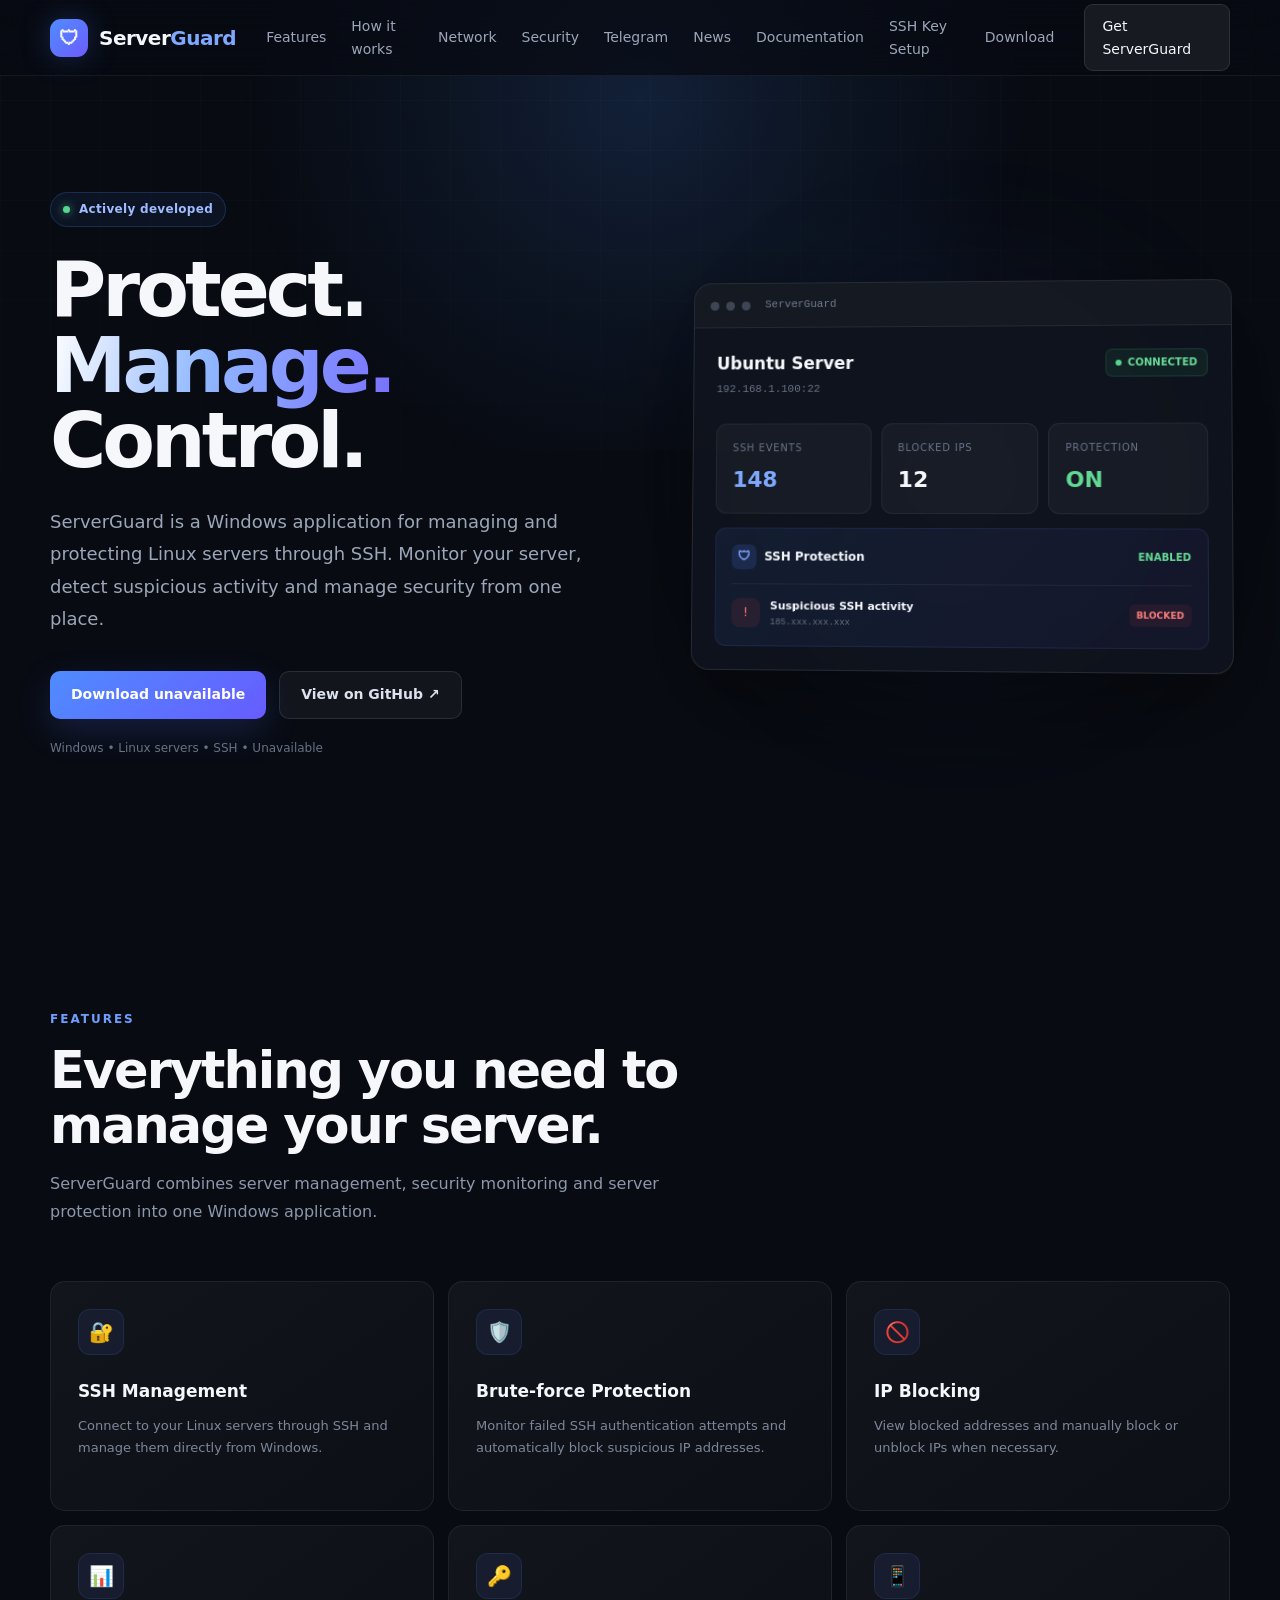
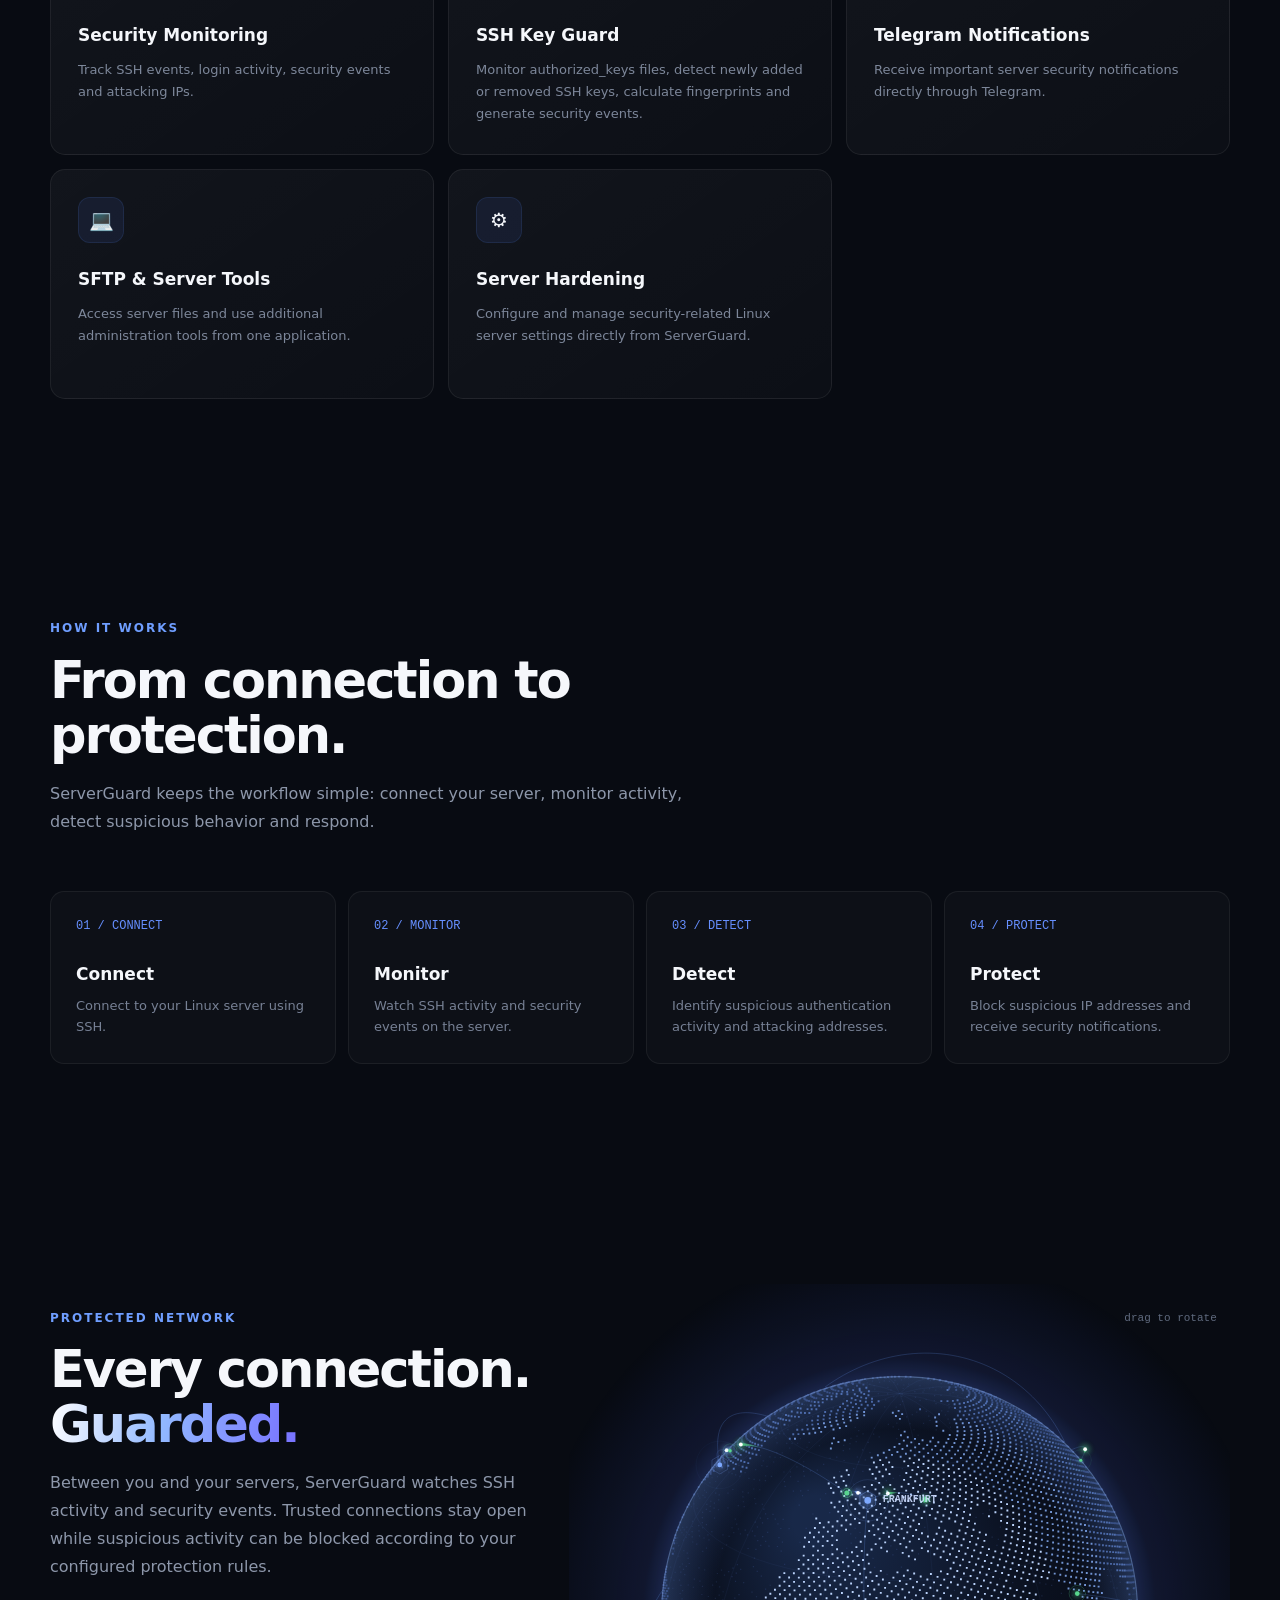
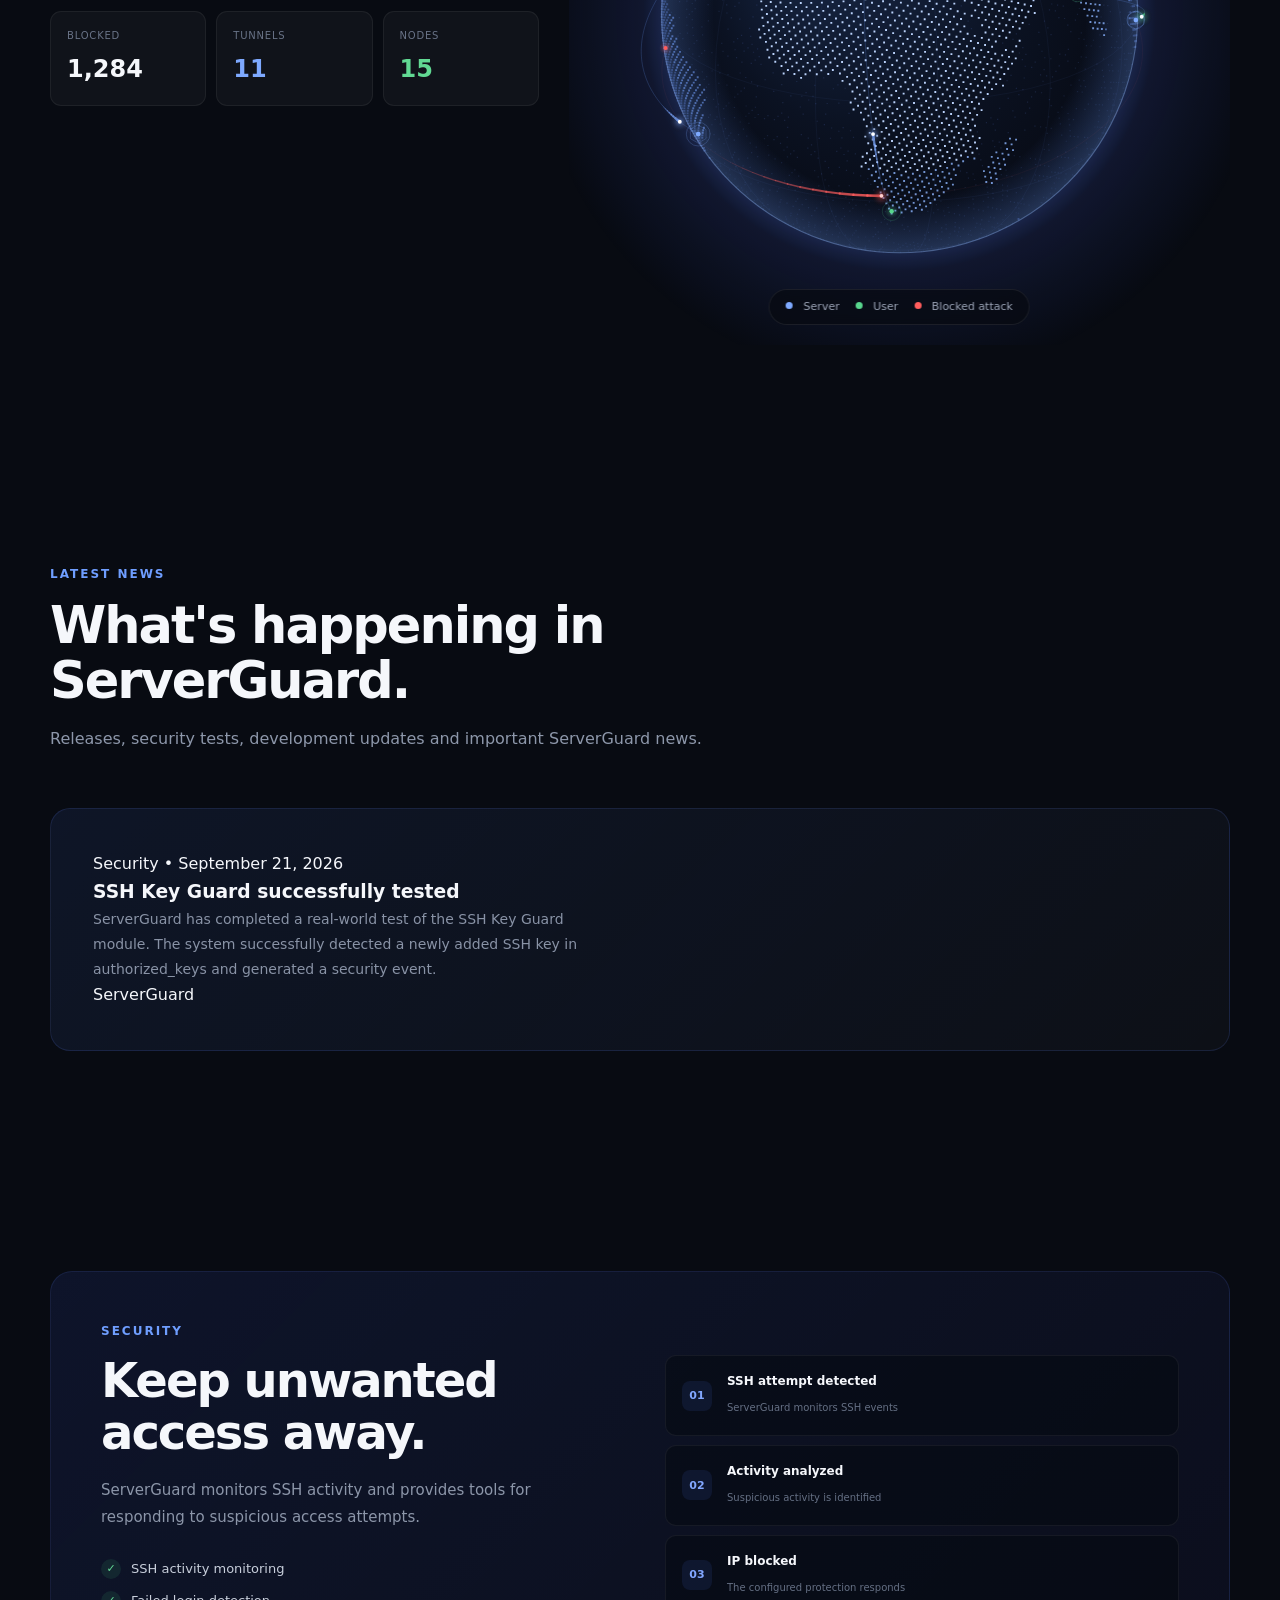
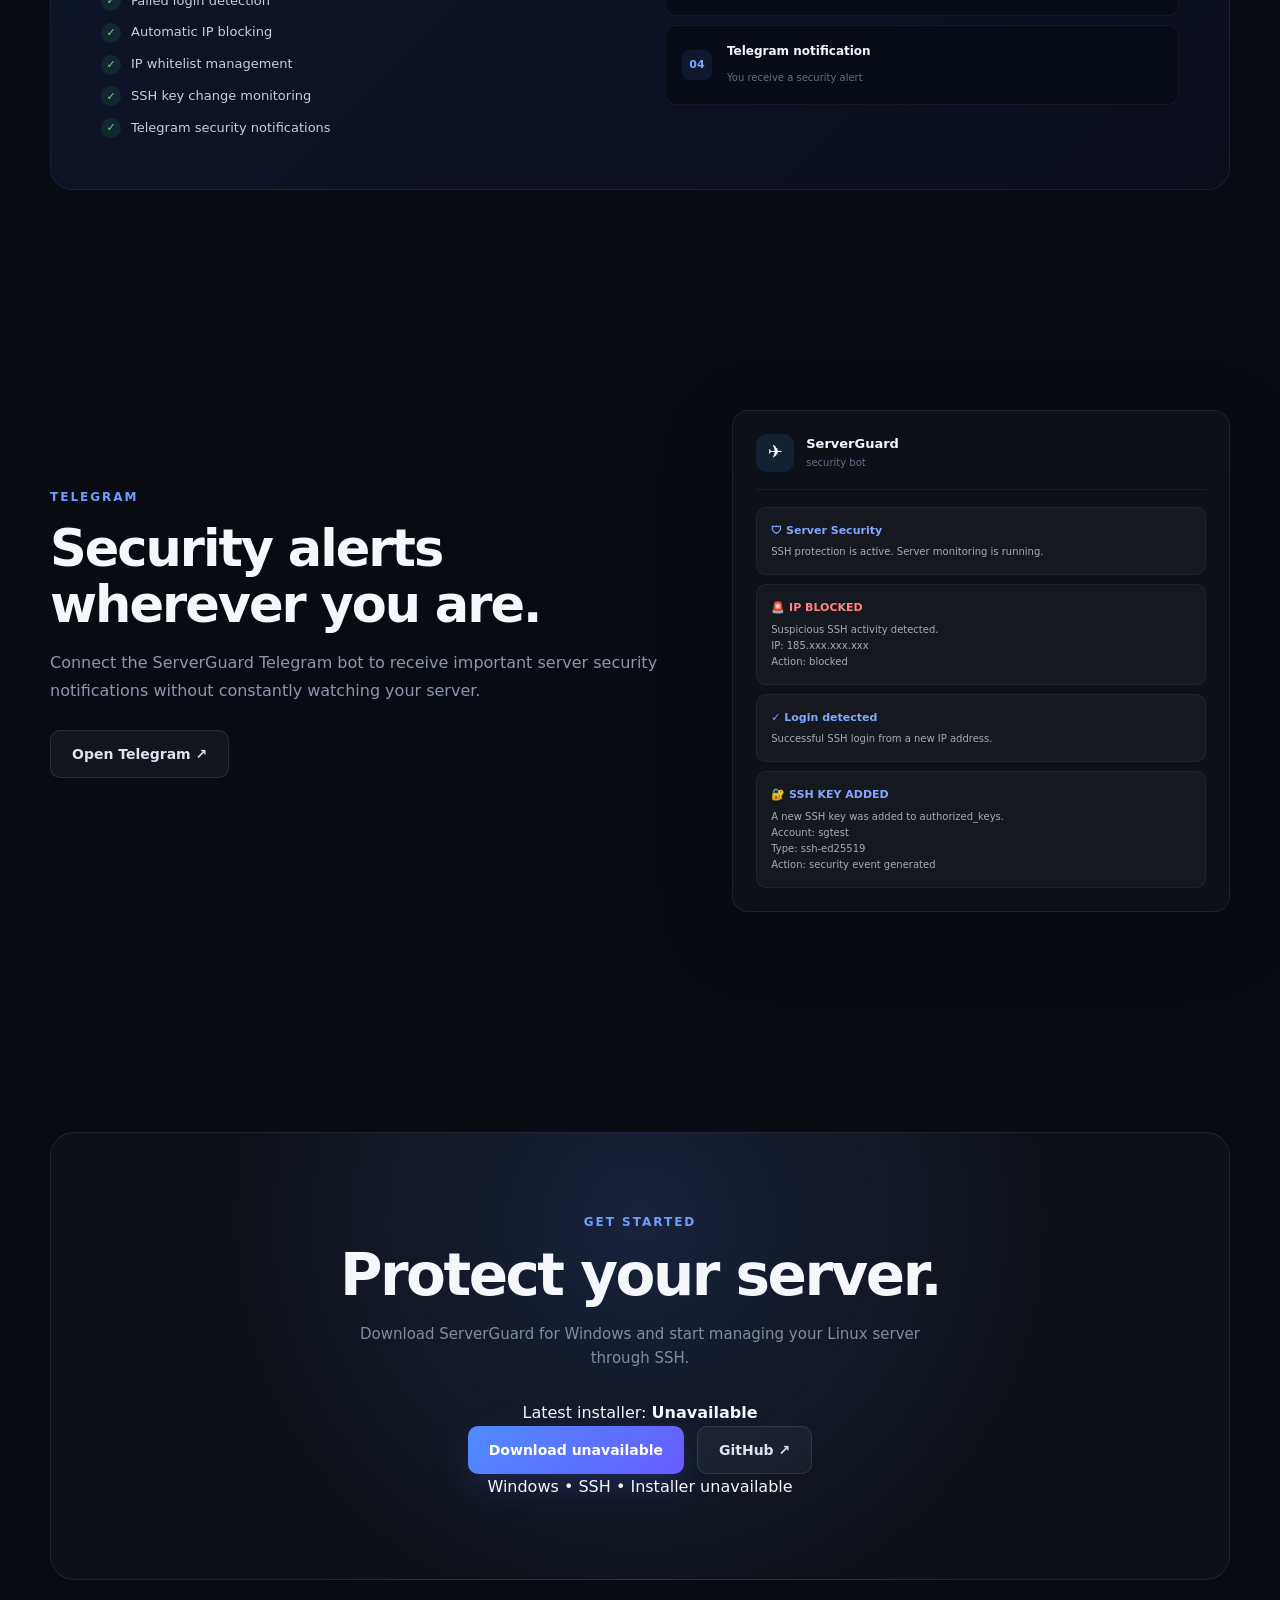
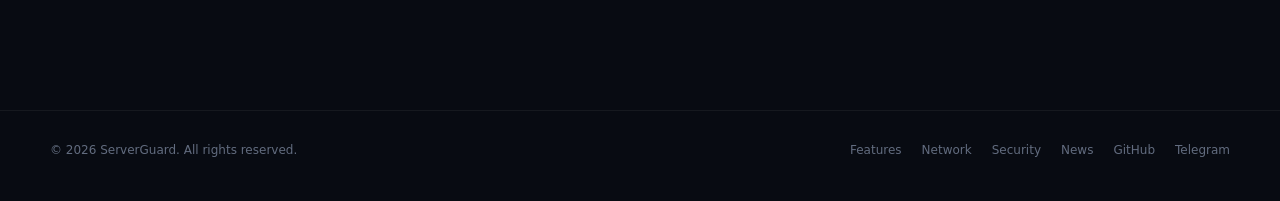
==== index.html @ 3ef4ecce "feat: add SEO and site metadata" ====
<!DOCTYPE html>
<html lang="en">

<head>
    <meta charset="UTF-8">

    <meta name="viewport" content="width=device-width, initial-scale=1.0">

    <meta
        name="description"
        content="ServerGuard — Windows application for managing and protecting Linux servers through SSH."
    >

    <meta
        name="keywords"
        content="ServerGuard, Linux, SSH, server security, Windows, brute force protection, SFTP, SSH Key Guard"
    >

    <meta name="theme-color" content="#080b12">

    <link rel="canonical" href="https://serverguard.site/">

    <link rel="icon" href="favicon.ico" sizes="any">
    <link rel="icon" type="image/svg+xml" href="favicon.svg">

    <title>ServerGuard — Linux Server Security & Management</title>

    <!-- =====================================================
         OPEN GRAPH
    ====================================================== -->

    <meta property="og:type" content="website">

    <meta property="og:site_name" content="ServerGuard">

    <meta property="og:title" content="ServerGuard — Linux Server Security & Management">

    <meta
        property="og:description"
        content="ServerGuard — Windows application for managing and protecting Linux servers through SSH."
    >

    <meta property="og:url" content="https://serverguard.site/">

    <meta property="og:locale" content="en_US">


    <!-- =====================================================
         TWITTER CARD
    ====================================================== -->

    <meta name="twitter:card" content="summary">

    <meta name="twitter:title" content="ServerGuard — Linux Server Security & Management">

    <meta
        name="twitter:description"
        content="ServerGuard — Windows application for managing and protecting Linux servers through SSH."
    >

    <link rel="stylesheet" href="css/style.css">
</head>


<body>

<!-- =========================================================
     HEADER
========================================================= -->

<header>

    <div class="container nav">

        <a href="#top" class="logo">

            <div class="logo-icon">
                🛡
            </div>

            <div>
                Server<span>Guard</span>
            </div>

        </a>


        <nav class="nav-links">

            <a href="#features">
                Features
            </a>

            <a href="#how-it-works">
                How it works
            </a>

            <a href="#network">
                Network
            </a>

            <a href="#security">
                Security
            </a>

            <a href="#telegram">
                Telegram
            </a>

            <a href="#news">
                News
            </a>

            <a
                href="documentation/index.html"
                target="_blank"
                rel="noopener noreferrer"
            >
                Documentation 
            </a>

            <a
                href="documentation/sshkeys.html"
                target="_blank"
                rel="noopener noreferrer"
            >
                SSH Key Setup 
            </a>

            <a href="#download">
                Download
            </a>

        </nav>


        <a
            href="#download"
            class="nav-button"
        >
            Get ServerGuard
        </a>


        <button
            type="button"
            class="nav-toggle"
            id="navToggle"
            aria-label="Open navigation"
            aria-expanded="false"
            aria-controls="mobileNav"
        >
            ☰
        </button>

    </div>

</header>


<!-- =========================================================
     MOBILE NAVIGATION
========================================================= -->

<nav
    class="mobile-nav"
    id="mobileNav"
    aria-label="Mobile navigation"
>

    <a href="#features" class="mobile-nav-link">
        Features
    </a>

    <a href="#how-it-works" class="mobile-nav-link">
        How it works
    </a>

    <a href="#network" class="mobile-nav-link">
        Network
    </a>

    <a href="#security" class="mobile-nav-link">
        Security
    </a>

    <a href="#telegram" class="mobile-nav-link">
        Telegram
    </a>

    <a href="#news" class="mobile-nav-link">
        News
    </a>

    <a
        href="documentation/index.html"
        class="mobile-nav-link"
        target="_blank"
        rel="noopener noreferrer"
    >
        Documentation
    </a>

    <a
        href="documentation/sshkeys.html"
        class="mobile-nav-link"
        target="_blank"
        rel="noopener noreferrer"
    >
        SSH Key Setup
    </a>

    <a href="#download" class="mobile-nav-link">
        Download
    </a>

    <a href="#download" class="nav-button">
        Get ServerGuard
    </a>

</nav>



<main id="top">


<!-- =========================================================
     HERO
========================================================= -->

<section class="hero">

    <div class="container hero-grid">


        <!-- HERO TEXT -->

        <div class="hero-content reveal">


            <div class="badge">

                <span class="badge-dot"></span>

                Actively developed

            </div>


            <h1>

                Protect.

                <span class="gradient">
                    Manage.
                </span>

                Control.

            </h1>


            <p class="hero-description">

                ServerGuard is a Windows application for managing
                and protecting Linux servers through SSH.

                Monitor your server, detect suspicious activity
                and manage security from one place.

            </p>


            <div class="hero-buttons">

                <!-- INSTALLER BUTTON -->

                <a
                    href="#"
                    class="button button-primary download-installer"
                    target="_blank"
                    rel="noopener noreferrer"
                >
                    ↓ Download ServerGuard
                </a>


                <!-- GITHUB -->

                <a
                    href="https://github.com/Lukas6623/ServerGuardCode"
                    target="_blank"
                    rel="noopener noreferrer"
                    class="button button-secondary"
                >
                    View on GitHub ↗
                </a>

            </div>


            <div class="hero-note">

                Windows • Linux servers • SSH

                <span class="version-separator">
                    •
                </span>

                <span class="latest-version">
                    Checking latest version...
                </span>

            </div>


        </div>



        <!-- =================================================
             DASHBOARD
        ================================================== -->

        <div class="dashboard-wrap reveal">

            <div class="glow"></div>


            <div class="dashboard">


                <div class="window-bar">

                    <span class="window-dot"></span>
                    <span class="window-dot"></span>
                    <span class="window-dot"></span>

                    <span class="window-title">
                        ServerGuard
                    </span>

                </div>



                <div class="dashboard-body">


                    <!-- SERVER -->

                    <div class="server-header">

                        <div>

                            <div class="server-title">
                                Ubuntu Server
                            </div>

                            <div class="server-address">
                                192.168.1.100:22
                            </div>

                        </div>


                        <div class="status">
                            CONNECTED
                        </div>

                    </div>



                    <!-- STATS -->

                    <div class="dashboard-stats">


                        <div class="stat">

                            <div class="stat-label">
                                SSH Events
                            </div>

                            <div class="stat-value blue">
                                148
                            </div>

                        </div>


                        <div class="stat">

                            <div class="stat-label">
                                Blocked IPs
                            </div>

                            <div class="stat-value">
                                12
                            </div>

                        </div>


                        <div class="stat">

                            <div class="stat-label">
                                Protection
                            </div>

                            <div class="stat-value green">
                                ON
                            </div>

                        </div>

                    </div>



                    <!-- SECURITY -->

                    <div class="security-panel">


                        <div class="security-top">

                            <div class="security-title">

                                <div class="shield">
                                    🛡
                                </div>

                                SSH Protection

                            </div>


                            <div class="enabled">
                                ENABLED
                            </div>

                        </div>



                        <div class="attack">


                            <div class="attack-info">

                                <div class="attack-icon">
                                    !
                                </div>


                                <div>

                                    <div class="attack-name">
                                        Suspicious SSH activity
                                    </div>

                                    <div class="attack-ip">
                                        185.xxx.xxx.xxx
                                    </div>

                                </div>

                            </div>


                            <div class="blocked">
                                BLOCKED
                            </div>

                        </div>

                    </div>


                </div>

            </div>

        </div>

    </div>

</section>



<!-- =========================================================
     FEATURES
========================================================= -->

<section id="features">

    <div class="container">


        <div class="section-heading reveal">

            <div class="section-label">
                Features
            </div>

            <h2>
                Everything you need to manage your server.
            </h2>

            <p>
                ServerGuard combines server management,
                security monitoring and server protection
                into one Windows application.
            </p>

        </div>



        <div class="features">


            <article class="feature reveal">

                <div class="feature-icon">
                    🔐
                </div>

                <h3>
                    SSH Management
                </h3>

                <p>
                    Connect to your Linux servers through SSH
                    and manage them directly from Windows.
                </p>

            </article>



            <article class="feature reveal">

                <div class="feature-icon">
                    🛡️
                </div>

                <h3>
                    Brute-force Protection
                </h3>

                <p>
                    Monitor failed SSH authentication attempts
                    and automatically block suspicious IP addresses.
                </p>

            </article>



            <article class="feature reveal">

                <div class="feature-icon">
                    🚫
                </div>

                <h3>
                    IP Blocking
                </h3>

                <p>
                    View blocked addresses and manually
                    block or unblock IPs when necessary.
                </p>

            </article>



            <article class="feature reveal">

                <div class="feature-icon">
                    📊
                </div>

                <h3>
                    Security Monitoring
                </h3>

                <p>
                    Track SSH events, login activity,
                    security events and attacking IPs.
                </p>

            </article>



            <article class="feature reveal">

                <div class="feature-icon">
                    🔑
                </div>

                <h3>
                    SSH Key Guard
                </h3>

                <p>
                    Monitor authorized_keys files, detect
                    newly added or removed SSH keys,
                    calculate fingerprints and generate
                    security events.
                </p>

            </article>



            <article class="feature reveal">

                <div class="feature-icon">
                    📱
                </div>

                <h3>
                    Telegram Notifications
                </h3>

                <p>
                    Receive important server security
                    notifications directly through Telegram.
                </p>

            </article>



            <article class="feature reveal">

                <div class="feature-icon">
                    💻
                </div>

                <h3>
                    SFTP & Server Tools
                </h3>

                <p>
                    Access server files and use additional
                    administration tools from one application.
                </p>

            </article>



            <article class="feature reveal">

                <div class="feature-icon">
                    ⚙️
                </div>

                <h3>
                    Server Hardening
                </h3>

                <p>
                    Configure and manage security-related
                    Linux server settings directly from ServerGuard.
                </p>

            </article>


        </div>

    </div>

</section>



<!-- =========================================================
     HOW IT WORKS
========================================================= -->

<section id="how-it-works">

    <div class="container">


        <div class="section-heading reveal">

            <div class="section-label">
                How it works
            </div>

            <h2>
                From connection to protection.
            </h2>

            <p>
                ServerGuard keeps the workflow simple:
                connect your server, monitor activity,
                detect suspicious behavior and respond.
            </p>

        </div>



        <div class="steps">


            <div class="step reveal">

                <div class="step-number">
                    01 / CONNECT
                </div>

                <h3>
                    Connect
                </h3>

                <p>
                    Connect to your Linux server using SSH.
                </p>

            </div>



            <div class="step reveal">

                <div class="step-number">
                    02 / MONITOR
                </div>

                <h3>
                    Monitor
                </h3>

                <p>
                    Watch SSH activity and security events
                    on the server.
                </p>

            </div>



            <div class="step reveal">

                <div class="step-number">
                    03 / DETECT
                </div>

                <h3>
                    Detect
                </h3>

                <p>
                    Identify suspicious authentication
                    activity and attacking addresses.
                </p>

            </div>



            <div class="step reveal">

                <div class="step-number">
                    04 / PROTECT
                </div>

                <h3>
                    Protect
                </h3>

                <p>
                    Block suspicious IP addresses and
                    receive security notifications.
                </p>

            </div>


        </div>

    </div>

</section>



<!-- =========================================================
     NETWORK
========================================================= -->

<section id="network" class="network">

    <div class="container network-grid">


        <div class="network-copy reveal">


            <div class="section-label">
                Protected network
            </div>


            <h2>

                Every connection.

                <span class="gradient">
                    Guarded.
                </span>

            </h2>


            <p>
                Between you and your servers, ServerGuard
                watches SSH activity and security events.

                Trusted connections stay open while
                suspicious activity can be blocked
                according to your configured protection rules.
            </p>



            <div class="network-stats">


                <div class="stat">

                    <div class="stat-label">
                        Blocked
                    </div>

                    <div
                        class="stat-value"
                        id="stat-blocked"
                    >
                        0
                    </div>

                </div>


                <div class="stat">

                    <div class="stat-label">
                        Tunnels
                    </div>

                    <div
                        class="stat-value blue"
                        id="stat-tunnels"
                    >
                        0
                    </div>

                </div>


                <div class="stat">

                    <div class="stat-label">
                        Nodes
                    </div>

                    <div
                        class="stat-value green"
                        id="stat-nodes"
                    >
                        0
                    </div>

                </div>


            </div>



            <ul
                class="feed"
                id="feed"
                aria-live="off"
            ></ul>


        </div>



        <!-- GLOBE -->

        <div class="globe-wrap reveal">


            <canvas
                id="globe"
                aria-label="Animated globe showing protected connections between users and servers"
            ></canvas>


            <div class="globe-legend">

                <span>
                    <i style="background:#7ea9ff"></i>
                    Server
                </span>

                <span>
                    <i style="background:#58d68d"></i>
                    User
                </span>

                <span>
                    <i style="background:#ff5d5d"></i>
                    Blocked attack
                </span>

            </div>


            <div class="globe-hint">
                drag to rotate
            </div>


        </div>

    </div>

</section>




<!-- =========================================================
     NEWS
========================================================= -->

<section id="news" class="news-section">

    <div class="container">

        <div class="section-heading reveal">

            <div class="section-label">
                Latest News
            </div>

            <h2>
                What's happening in ServerGuard.
            </h2>

            <p>
                Releases, security tests, development updates
                and important ServerGuard news.
            </p>

        </div>


        <!-- NEWS CONTAINER -->

        <div
            id="news-list"
            class="news-list"
        >

            <div class="news-loading">

                <div class="news-loading-spinner"></div>

                <span>
                    Loading latest news...
                </span>

            </div>

        </div>


        <!-- NEWS ERROR -->

        <div
            id="news-error"
            class="news-error"
            hidden
        >
            News are temporarily unavailable.
        </div>


    </div>

</section>


<!-- =========================================================
     SECURITY
========================================================= -->

<section id="security" class="security-section">

    <div class="container">


        <div class="security-box reveal">


            <div>


                <div class="section-label">
                    Security
                </div>


                <h2>
                    Keep unwanted access away.
                </h2>


                <p>
                    ServerGuard monitors SSH activity and
                    provides tools for responding to suspicious
                    access attempts.
                </p>



                <div class="security-list">


                    <div class="security-list-item">

                        <span class="check">
                            ✓
                        </span>

                        SSH activity monitoring

                    </div>


                    <div class="security-list-item">

                        <span class="check">
                            ✓
                        </span>

                        Failed login detection

                    </div>


                    <div class="security-list-item">

                        <span class="check">
                            ✓
                        </span>

                        Automatic IP blocking

                    </div>


                    <div class="security-list-item">

                        <span class="check">
                            ✓
                        </span>

                        IP whitelist management

                    </div>


                    <div class="security-list-item">

                        <span class="check">
                            ✓
                        </span>

                        SSH key change monitoring

                    </div>


                    <div class="security-list-item">

                        <span class="check">
                            ✓
                        </span>

                        Telegram security notifications

                    </div>


                </div>

            </div>



            <div class="flow">


                <div class="flow-item">

                    <div class="flow-number">
                        01
                    </div>

                    <div class="flow-text">

                        <strong>
                            SSH attempt detected
                        </strong>

                        <span>
                            ServerGuard monitors SSH events
                        </span>

                    </div>

                </div>



                <div class="flow-item">

                    <div class="flow-number">
                        02
                    </div>

                    <div class="flow-text">

                        <strong>
                            Activity analyzed
                        </strong>

                        <span>
                            Suspicious activity is identified
                        </span>

                    </div>

                </div>



                <div class="flow-item">

                    <div class="flow-number">
                        03
                    </div>

                    <div class="flow-text">

                        <strong>
                            IP blocked
                        </strong>

                        <span>
                            The configured protection responds
                        </span>

                    </div>

                </div>



                <div class="flow-item">

                    <div class="flow-number">
                        04
                    </div>

                    <div class="flow-text">

                        <strong>
                            Telegram notification
                        </strong>

                        <span>
                            You receive a security alert
                        </span>

                    </div>

                </div>


            </div>

        </div>

    </div>

</section>



<!-- =========================================================
     TELEGRAM
========================================================= -->

<section id="telegram">

    <div class="container telegram-box">


        <div class="section-heading reveal">


            <div class="section-label">
                Telegram
            </div>


            <h2>
                Security alerts wherever you are.
            </h2>


            <p>
                Connect the ServerGuard Telegram bot to receive
                important server security notifications without
                constantly watching your server.
            </p>


            <br>


            <a
                href="https://t.me/server_guard_channel"
                target="_blank"
                rel="noopener noreferrer"
                class="button button-secondary"
            >
                Open Telegram ↗
            </a>


        </div>



        <div class="telegram-card reveal">


            <div class="telegram-header">


                <div class="telegram-logo">
                    ✈
                </div>


                <div>

                    <div class="telegram-name">
                        ServerGuard
                    </div>

                    <div class="telegram-status">
                        security bot
                    </div>

                </div>


            </div>



            <div class="message">

                <div class="message-title">
                    🛡 Server Security
                </div>

                <div class="message-text">
                    SSH protection is active.
                    Server monitoring is running.
                </div>

            </div>



            <div class="message">

                <div class="message-title message-danger">
                    🚨 IP BLOCKED
                </div>

                <div class="message-text">

                    Suspicious SSH activity detected.<br>

                    IP: 185.xxx.xxx.xxx<br>

                    Action: blocked

                </div>

            </div>



            <div class="message">

                <div class="message-title">
                    ✓ Login detected
                </div>

                <div class="message-text">
                    Successful SSH login from a new IP address.
                </div>

            </div>



            <div class="message">

                <div class="message-title">
                    🔐 SSH KEY ADDED
                </div>

                <div class="message-text">

                    A new SSH key was added to authorized_keys.<br>

                    Account: sgtest<br>

                    Type: ssh-ed25519<br>

                    Action: security event generated

                </div>

            </div>


        </div>

    </div>

</section>



<!-- =========================================================
     DOWNLOAD
========================================================= -->

<section id="download" class="cta">

    <div class="container">

        <div class="cta-box reveal">

            <div class="section-label">
                Get started
            </div>

            <h2>
                Protect your server.
            </h2>

            <p>
                Download ServerGuard for Windows and start
                managing your Linux server through SSH.
            </p>


            <!-- INSTALLER VERSION -->

            <div class="download-version">

                Latest installer:
                <strong class="latest-version">
                    Checking...
                </strong>

            </div>


            <div class="hero-buttons">

                <!-- INSTALLER DOWNLOAD -->

                <a
                    href="#"
                    class="button button-primary download-installer"
                    target="_blank"
                    rel="noopener noreferrer"
                >
                    ↓ Download ServerGuard
                </a>


                <!-- GITHUB -->

                <a
                    href="https://github.com/Lukas6623/ServerGuardCode"
                    target="_blank"
                    rel="noopener noreferrer"
                    class="button button-secondary"
                >
                    GitHub ↗
                </a>

            </div>


            <div class="installer-info">

                <span>
                    Windows
                </span>

                <span>
                    •
                </span>

                <span>
                    SSH
                </span>

                <span>
                    •
                </span>

                <span>
                    <span class="installer-version">
                        Installer
                    </span>
                </span>

            </div>


        </div>

    </div>

</section>


</main>



<!-- =========================================================
     FOOTER
========================================================= -->

<footer>

    <div class="container footer-content">


        <div>

            © 2026 ServerGuard.
            All rights reserved.

        </div>



        <div class="footer-links">


            <a href="#features">
                Features
            </a>


            <a href="#network">
                Network
            </a>


            <a href="#security">
                Security
            </a>


            <a href="#news">
                News
            </a>


            <a
                href="https://github.com/Lukas6623/ServerGuardCode"
                target="_blank"
                rel="noopener noreferrer"
            >
                GitHub
            </a>


            <a
                href="https://t.me/server_guard_channel"
                target="_blank"
                rel="noopener noreferrer"
            >
                Telegram
            </a>


        </div>


    </div>

</footer>



<!-- =========================================================
     SCRIPTS
========================================================= -->

<script src="js/land-data.js"></script>

<script src="js/globe.js"></script>

<script src="js/news.js"></script>

<script src="js/main.js"></script>


</body>

</html>
---- css/style.css ----
/* =========================================================
   RESET
========================================================= */

* {
    margin: 0;
    padding: 0;
    box-sizing: border-box;
}

html {
    scroll-behavior: smooth;
}

body {
    font-family: Inter, ui-sans-serif, system-ui, -apple-system,
        BlinkMacSystemFont, "Segoe UI", sans-serif;
    background: #080b12;
    color: #f5f7fb;
    line-height: 1.6;
    overflow-x: hidden;
}

a {
    color: inherit;
    text-decoration: none;
}

button {
    font: inherit;
}

code {
    font-family: "SFMono-Regular", Consolas, monospace;
    color: #a8bcff;
}

section {
    scroll-margin-top: 76px;
}


/* =========================================================
   BACKGROUND
========================================================= */

body::before {
    content: "";
    position: fixed;
    top: -250px;
    left: 50%;
    width: 900px;
    height: 700px;
    transform: translateX(-50%);
    background:
        radial-gradient(
            circle,
            rgba(74, 144, 255, 0.16) 0%,
            rgba(74, 144, 255, 0.07) 35%,
            transparent 70%
        );
    pointer-events: none;
    z-index: -2;
}

body::after {
    content: "";
    position: fixed;
    inset: 0;
    background-image:
        linear-gradient(
            rgba(255, 255, 255, 0.018) 1px,
            transparent 1px
        ),
        linear-gradient(
            90deg,
            rgba(255, 255, 255, 0.018) 1px,
            transparent 1px
        );
    background-size: 50px 50px;
    mask-image: linear-gradient(
        to bottom,
        black 0%,
        transparent 75%
    );
    -webkit-mask-image: linear-gradient(
        to bottom,
        black 0%,
        transparent 75%
    );
    pointer-events: none;
    z-index: -1;
}


/* =========================================================
   CONTAINER
========================================================= */

.container {
    width: min(1180px, calc(100% - 40px));
    margin: 0 auto;
}


/* =========================================================
   HEADER
========================================================= */

header {
    position: fixed;
    top: 0;
    left: 0;
    right: 0;

    height: 76px;

    display: flex;
    align-items: center;

    z-index: 1000;

    background: rgba(8, 11, 18, 0.72);

    backdrop-filter: blur(18px);
    -webkit-backdrop-filter: blur(18px);

    border-bottom: 1px solid rgba(255, 255, 255, 0.06);
}

.nav {
    display: flex;
    align-items: center;
    justify-content: space-between;
    gap: 30px;
}

.logo {
    display: flex;
    align-items: center;
    gap: 11px;

    font-size: 20px;
    font-weight: 800;

    letter-spacing: -0.5px;
}

.logo-icon {
    width: 38px;
    height: 38px;

    display: flex;
    align-items: center;
    justify-content: center;

    border-radius: 11px;

    background:
        linear-gradient(
            135deg,
            #4f8cff,
            #6d5cff
        );

    box-shadow:
        0 0 30px rgba(79, 140, 255, 0.25);

    font-size: 20px;
}

.logo span {
    color: #7ea9ff;
}

.nav-links {
    display: flex;
    align-items: center;
    gap: 25px;

    color: #9da6b8;

    font-size: 14px;
    font-weight: 500;
}

.nav-links a {
    transition: 0.25s ease;
}

.nav-links a:hover {
    color: white;
}

.nav-button {
    display: inline-flex;
    align-items: center;
    justify-content: center;

    padding: 10px 17px;

    border-radius: 9px;

    background: rgba(255, 255, 255, 0.07);

    border: 1px solid rgba(255, 255, 255, 0.1);

    font-size: 14px;

    transition:
        background 0.25s ease,
        transform 0.25s ease;
}

.nav-button:hover {
    background: rgba(255, 255, 255, 0.12);
    transform: translateY(-1px);
}


/* =========================================================
   MOBILE NAVIGATION
   ========================================================= */

.nav-toggle {
    display: none;

    width: 42px;
    height: 42px;

    align-items: center;
    justify-content: center;

    flex-shrink: 0;

    border-radius: 10px;

    border: 1px solid rgba(255, 255, 255, 0.1);

    background: rgba(255, 255, 255, 0.05);

    color: #f5f7fb;

    font-size: 17px;
    line-height: 1;

    cursor: pointer;

    transition:
        background 0.25s ease,
        border-color 0.25s ease,
        transform 0.25s ease;
}

.nav-toggle:hover {
    background: rgba(255, 255, 255, 0.1);
    border-color: rgba(255, 255, 255, 0.16);
}

.nav-toggle:focus-visible {
    outline: 2px solid #7ea9ff;
    outline-offset: 2px;
}

.mobile-nav {
    display: none;

    position: fixed;

    top: 68px;
    left: 0;
    right: 0;

    z-index: 999;

    flex-direction: column;

    gap: 3px;

    padding: 14px 20px 20px;

    max-height: calc(100vh - 68px);

    overflow-y: auto;

    background: #080b12;

    backdrop-filter: blur(18px);
    -webkit-backdrop-filter: blur(18px);

    border-bottom: 1px solid rgba(255, 255, 255, 0.08);
}

.mobile-nav-link {
    padding: 12px 10px;

    border-radius: 9px;

    color: #9da6b8;

    font-size: 15px;
    font-weight: 500;

    transition:
        color 0.2s ease,
        background 0.2s ease;
}

.mobile-nav-link:hover,
.mobile-nav-link:focus-visible {
    color: #ffffff;
    background: rgba(255, 255, 255, 0.05);
}

.mobile-nav-link:focus-visible {
    outline: none;
}

.mobile-nav .nav-button {
    margin-top: 10px;

    justify-content: center;
}


/* =========================================================
   HERO
========================================================= */

.hero {
    min-height: 900px;

    padding-top: 150px;
    padding-bottom: 100px;

    display: flex;
    align-items: center;
}

.hero-grid {
    display: grid;

    grid-template-columns:
        minmax(0, 1fr)
        minmax(400px, 0.95fr);

    gap: 70px;

    align-items: center;
}

.badge {
    display: inline-flex;
    align-items: center;
    gap: 9px;

    padding: 7px 12px;
    margin-bottom: 25px;

    border-radius: 999px;

    background: rgba(72, 130, 255, 0.08);

    border: 1px solid rgba(88, 145, 255, 0.2);

    color: #9ebcff;

    font-size: 12px;
    font-weight: 600;

    letter-spacing: 0.3px;
}

.badge-dot {
    width: 7px;
    height: 7px;

    border-radius: 50%;

    background: #58d68d;

    box-shadow:
        0 0 10px rgba(88, 214, 141, 0.8);

    animation: pulse 2s infinite;
}

@keyframes pulse {
    0%,
    100% {
        opacity: 1;
    }

    50% {
        opacity: 0.45;
    }
}

.hero h1 {
    max-width: 720px;

    font-size: clamp(48px, 6vw, 78px);

    line-height: 0.98;

    letter-spacing: -4px;

    margin-bottom: 28px;
}

.gradient {
    background:
        linear-gradient(
            100deg,
            #ffffff 0%,
            #91b8ff 45%,
            #7770ff 100%
        );

    -webkit-background-clip: text;
    background-clip: text;

    color: transparent;
}

.hero-description {
    max-width: 610px;

    color: #9da6b8;

    font-size: 18px;

    line-height: 1.8;

    margin-bottom: 35px;
}

.hero-buttons {
    display: flex;
    align-items: center;

    gap: 13px;

    flex-wrap: wrap;
}

.button {
    display: inline-flex;
    align-items: center;
    justify-content: center;

    gap: 9px;

    min-height: 48px;

    padding: 0 21px;

    border-radius: 10px;

    font-size: 14px;
    font-weight: 700;

    transition:
        transform 0.25s ease,
        box-shadow 0.25s ease,
        background 0.25s ease;
}

.button-primary {
    color: white;

    background:
        linear-gradient(
            135deg,
            #4f8cff,
            #675cff
        );

    box-shadow:
        0 12px 35px rgba(79, 111, 255, 0.2);
}

.button-primary:hover {
    transform: translateY(-2px);

    box-shadow:
        0 18px 45px rgba(79, 111, 255, 0.32);
}

.button-secondary {
    color: #dce2ee;

    background: rgba(255, 255, 255, 0.045);

    border: 1px solid rgba(255, 255, 255, 0.1);
}

.button-secondary:hover {
    background: rgba(255, 255, 255, 0.08);

    transform: translateY(-2px);
}

.hero-note {
    margin-top: 20px;

    color: #687286;

    font-size: 12px;
}


/* =========================================================
   DASHBOARD
========================================================= */

.dashboard-wrap {
    position: relative;
}

.glow {
    position: absolute;

    width: 280px;
    height: 280px;

    border-radius: 50%;

    background: rgba(72, 113, 255, 0.22);

    filter: blur(90px);

    top: 50%;
    left: 50%;

    transform: translate(-50%, -50%);

    z-index: -1;
}

.dashboard {
    position: relative;

    border-radius: 18px;

    overflow: hidden;

    background: rgba(15, 19, 29, 0.92);

    border: 1px solid rgba(255, 255, 255, 0.1);

    box-shadow:
        0 35px 100px rgba(0, 0, 0, 0.45);

    transform:
        perspective(1200px)
        rotateY(-3deg)
        rotateX(2deg);

    transition:
        transform 0.5s ease;
}

.dashboard:hover {
    transform:
        perspective(1200px)
        rotateY(0)
        rotateX(0)
        translateY(-5px);
}

.window-bar {
    height: 45px;

    display: flex;
    align-items: center;

    gap: 7px;

    padding: 0 16px;

    border-bottom:
        1px solid rgba(255, 255, 255, 0.07);

    background:
        rgba(255, 255, 255, 0.025);
}

.window-dot {
    width: 9px;
    height: 9px;

    border-radius: 50%;

    background: #3e4656;
}

.window-title {
    margin-left: 8px;

    color: #717b8f;

    font-size: 11px;

    font-family:
        "SFMono-Regular",
        Consolas,
        monospace;
}

.dashboard-body {
    padding: 23px;
}

.server-header {
    display: flex;
    justify-content: space-between;
    align-items: flex-start;

    margin-bottom: 25px;
}

.server-title {
    font-size: 17px;
    font-weight: 700;
}

.server-address {
    margin-top: 4px;

    color: #687286;

    font-size: 11px;

    font-family:
        "SFMono-Regular",
        Consolas,
        monospace;
}

.status {
    display: inline-flex;
    align-items: center;

    gap: 6px;

    padding: 5px 9px;

    border-radius: 7px;

    background:
        rgba(66, 205, 126, 0.08);

    border:
        1px solid rgba(66, 205, 126, 0.16);

    color: #68dc99;

    font-size: 10px;
    font-weight: 700;
}

.status::before {
    content: "";

    width: 6px;
    height: 6px;

    border-radius: 50%;

    background: #58d68d;
}

.dashboard-stats {
    display: grid;

    grid-template-columns:
        repeat(3, 1fr);

    gap: 10px;

    margin-bottom: 14px;
}

.stat {
    padding: 16px;

    border-radius: 11px;

    background:
        rgba(255, 255, 255, 0.035);

    border:
        1px solid rgba(255, 255, 255, 0.06);
}

.stat-label {
    color: #697387;

    font-size: 10px;

    text-transform: uppercase;

    letter-spacing: 0.8px;
}

.stat-value {
    margin-top: 6px;

    font-size: 22px;

    font-weight: 800;
}

.stat-value.blue {
    color: #7ea9ff;
}

.stat-value.green {
    color: #61d993;
}

.security-panel {
    padding: 16px;

    border-radius: 11px;

    background:
        linear-gradient(
            135deg,
            rgba(78, 137, 255, 0.09),
            rgba(111, 90, 255, 0.06)
        );

    border:
        1px solid rgba(100, 133, 255, 0.12);
}

.security-top {
    display: flex;

    align-items: center;

    justify-content: space-between;

    margin-bottom: 14px;
}

.security-title {
    display: flex;

    align-items: center;

    gap: 8px;

    font-size: 12px;

    font-weight: 700;
}

.shield {
    width: 25px;
    height: 25px;

    display: flex;

    align-items: center;

    justify-content: center;

    border-radius: 7px;

    background:
        rgba(86, 133, 255, 0.14);

    color: #7fa6ff;

    font-size: 13px;
}

.enabled {
    color: #65db95;

    font-size: 10px;

    font-weight: 700;
}

.attack {
    display: flex;

    align-items: center;

    justify-content: space-between;

    padding-top: 13px;

    border-top:
        1px solid rgba(255, 255, 255, 0.06);
}

.attack-info {
    display: flex;

    align-items: center;

    gap: 10px;
}

.attack-icon {
    width: 29px;
    height: 29px;

    display: flex;

    align-items: center;

    justify-content: center;

    border-radius: 8px;

    background:
        rgba(255, 82, 82, 0.09);

    color: #ff7777;

    font-size: 12px;
}

.attack-name {
    font-size: 11px;

    font-weight: 600;
}

.attack-ip {
    color: #667084;

    font-size: 9px;

    font-family:
        "SFMono-Regular",
        Consolas,
        monospace;
}

.blocked {
    color: #ff7d7d;

    font-size: 9px;

    font-weight: 800;

    padding: 4px 7px;

    border-radius: 5px;

    background:
        rgba(255, 82, 82, 0.07);
}


/* =========================================================
   SECTIONS
========================================================= */

section {
    padding: 110px 0;
}

.section-heading {
    max-width: 680px;

    margin-bottom: 55px;
}

.section-label {
    color: #6f9eff;

    font-size: 12px;

    font-weight: 800;

    text-transform: uppercase;

    letter-spacing: 2px;

    margin-bottom: 14px;
}

.section-heading h2 {
    font-size: clamp(34px, 4vw, 51px);

    line-height: 1.08;

    letter-spacing: -2px;

    margin-bottom: 17px;
}

.section-heading p {
    color: #8d97aa;

    font-size: 16px;

    line-height: 1.75;
}


/* =========================================================
   FEATURES
========================================================= */

.features {
    display: grid;

    grid-template-columns:
        repeat(3, 1fr);

    gap: 14px;
}

.feature {
    padding: 27px;

    min-height: 230px;

    border-radius: 15px;

    background:
        linear-gradient(
            145deg,
            rgba(255, 255, 255, 0.045),
            rgba(255, 255, 255, 0.018)
        );

    border:
        1px solid rgba(255, 255, 255, 0.07);

    transition:
        transform 0.3s ease,
        border-color 0.3s ease,
        background 0.3s ease;
}

.feature:hover {
    transform: translateY(-5px);

    border-color:
        rgba(103, 143, 255, 0.25);

    background:
        linear-gradient(
            145deg,
            rgba(78, 128, 255, 0.08),
            rgba(255, 255, 255, 0.02)
        );
}

.feature-icon {
    width: 46px;
    height: 46px;

    display: flex;

    align-items: center;

    justify-content: center;

    margin-bottom: 23px;

    border-radius: 12px;

    background:
        rgba(77, 125, 255, 0.09);

    border:
        1px solid rgba(92, 137, 255, 0.12);

    font-size: 20px;
}

.feature h3 {
    margin-bottom: 9px;

    font-size: 17px;
}

.feature p {
    color: #7d879a;

    font-size: 13px;

    line-height: 1.7;
}


/* =========================================================
   HOW IT WORKS
========================================================= */

.steps {
    display: grid;

    grid-template-columns:
        repeat(4, 1fr);

    gap: 12px;
}

.step {
    position: relative;

    padding: 25px;

    border-radius: 14px;

    background:
        rgba(255, 255, 255, 0.025);

    border:
        1px solid rgba(255, 255, 255, 0.06);
}

.step-number {
    color: #668fff;

    font-family:
        "SFMono-Regular",
        Consolas,
        monospace;

    font-size: 12px;

    margin-bottom: 25px;
}

.step h3 {
    font-size: 17px;

    margin-bottom: 8px;
}

.step p {
    color: #778195;

    font-size: 13px;
}


/* =========================================================
   NETWORK / GLOBE
========================================================= */

.network {
    position: relative;

    overflow: hidden;
}

.network-grid {
    display: grid;

    grid-template-columns:
        minmax(0, 0.85fr)
        minmax(0, 1.15fr);

    gap: 30px;

    align-items: center;
}

.network-copy h2 {
    font-size: clamp(34px, 4vw, 51px);

    line-height: 1.08;

    letter-spacing: -2px;

    margin-bottom: 17px;
}

.network-copy > p {
    color: #8d97aa;

    font-size: 16px;

    line-height: 1.75;

    max-width: 520px;

    margin-bottom: 30px;
}

.network-stats {
    display: grid;

    grid-template-columns:
        repeat(3, 1fr);

    gap: 10px;

    margin-bottom: 18px;

    max-width: 520px;
}

.network-stats .stat-value {
    font-size: 24px;

    font-variant-numeric:
        tabular-nums;
}

.feed {
    list-style: none;

    display: flex;

    flex-direction: column;

    gap: 8px;

    max-width: 520px;

    min-height: 196px;
}

.feed li {
    display: flex;

    align-items: center;

    gap: 12px;

    padding: 11px 14px;

    border-radius: 10px;

    background:
        rgba(5, 8, 14, 0.5);

    border:
        1px solid rgba(255, 255, 255, 0.06);

    font-size: 11px;

    color: #aab3c4;

    font-family:
        "SFMono-Regular",
        Consolas,
        monospace;

    animation:
        feedIn 0.45s ease both;
}

.feed li b {
    font-weight: 800;

    letter-spacing: 0.5px;

    font-size: 10px;

    padding: 3px 7px;

    border-radius: 5px;

    flex-shrink: 0;
}

.feed li.block b {
    color: #ff8585;

    background:
        rgba(255, 82, 82, 0.09);
}

.feed li.ok b {
    color: #63db96;

    background:
        rgba(82, 213, 139, 0.1);
}

.feed li span {
    white-space: nowrap;

    overflow: hidden;

    text-overflow: ellipsis;
}

.feed li time {
    margin-left: auto;

    color: #5f6a7e;

    flex-shrink: 0;
}

@keyframes feedIn {
    from {
        opacity: 0;

        transform:
            translateY(-8px);
    }

    to {
        opacity: 1;

        transform:
            translateY(0);
    }
}

.globe-wrap {
    position: relative;

    width: 100%;

    max-width: 700px;

    aspect-ratio: 1 / 1;

    margin: 0 auto;
}

.globe-wrap canvas {
    display: block;

    width: 100%;
    height: 100%;

    cursor: grab;

    touch-action: pan-y;
}

.globe-wrap canvas.dragging {
    cursor: grabbing;
}

.globe-legend {
    position: absolute;

    left: 50%;
    bottom: 3%;

    transform:
        translateX(-50%);

    display: flex;

    gap: 16px;

    padding: 8px 16px;

    border-radius: 999px;

    background:
        rgba(8, 11, 18, 0.7);

    border:
        1px solid rgba(255, 255, 255, 0.08);

    backdrop-filter: blur(10px);

    -webkit-backdrop-filter:
        blur(10px);

    color: #9da6b8;

    font-size: 11px;

    white-space: nowrap;
}

.globe-legend i {
    display: inline-block;

    width: 7px;
    height: 7px;

    border-radius: 50%;

    margin-right: 7px;

    vertical-align: 1px;
}

.globe-hint {
    position: absolute;

    top: 4%;
    right: 2%;

    color: #5f6a7e;

    font-size: 11px;

    font-family:
        "SFMono-Regular",
        Consolas,
        monospace;
}


/* =========================================================
   NEWS
========================================================= */

.news-section {
    position: relative;
}

.news-card {
    display: grid;

    grid-template-columns:
        1fr 1fr;

    gap: 45px;

    align-items: center;

    padding: 42px;

    border-radius: 20px;

    background:
        linear-gradient(
            135deg,
            rgba(78, 126, 255, 0.09),
            rgba(255, 255, 255, 0.025)
        );

    border:
        1px solid rgba(100, 137, 255, 0.14);
}

.news-label {
    display: inline-flex;

    align-items: center;

    gap: 8px;

    margin-bottom: 15px;

    color: #7fa6ff;

    font-size: 11px;

    font-weight: 800;

    text-transform: uppercase;

    letter-spacing: 1.8px;
}

.news-label::before {
    content: "";

    width: 7px;
    height: 7px;

    border-radius: 50%;

    background: #58d68d;

    box-shadow:
        0 0 10px rgba(88, 214, 141, 0.7);
}

.news-card h2 {
    font-size: clamp(30px, 4vw, 44px);

    line-height: 1.1;

    letter-spacing: -1.8px;

    margin-bottom: 16px;
}

.news-card p {
    color: #8993a6;

    font-size: 14px;

    line-height: 1.8;
}

.news-date {
    margin-top: 18px;

    color: #5f6a7e;

    font-size: 11px;

    font-family:
        "SFMono-Regular",
        Consolas,
        monospace;
}

.news-test {
    display: flex;

    flex-direction: column;

    gap: 9px;
}

.news-test-item {
    display: flex;

    align-items: center;

    gap: 12px;

    padding: 13px 15px;

    border-radius: 10px;

    background:
        rgba(5, 8, 14, 0.48);

    border:
        1px solid rgba(255, 255, 255, 0.055);

    color: #bfc7d5;

    font-size: 12px;
}

.news-check {
    width: 23px;
    height: 23px;

    display: flex;

    align-items: center;

    justify-content: center;

    flex-shrink: 0;

    border-radius: 7px;

    background:
        rgba(82, 213, 139, 0.1);

    color: #63db96;

    font-size: 12px;

    font-weight: 800;
}

.news-result {
    margin-top: 7px;

    padding: 17px;

    border-radius: 11px;

    background:
        rgba(78, 126, 255, 0.07);

    border:
        1px solid rgba(100, 137, 255, 0.11);
}

.news-result-title {
    color: #82a8ff;

    font-size: 11px;

    font-weight: 800;

    margin-bottom: 6px;
}

.news-result-text {
    color: #788398;

    font-size: 10px;

    line-height: 1.7;
}


/* =========================================================
   SECURITY
========================================================= */

.security-section {
    position: relative;
}

.security-box {
    display: grid;

    grid-template-columns:
        1fr 1fr;

    gap: 50px;

    align-items: center;

    padding: 50px;

    border-radius: 22px;

    overflow: hidden;

    background:
        linear-gradient(
            135deg,
            rgba(66, 106, 255, 0.1),
            rgba(101, 80, 255, 0.045)
        );

    border:
        1px solid rgba(99, 132, 255, 0.13);
}

.security-box h2 {
    font-size: clamp(32px, 4vw, 48px);

    line-height: 1.08;

    letter-spacing: -2px;

    margin-bottom: 18px;
}

.security-box p {
    color: #8c96a9;

    font-size: 15px;

    line-height: 1.8;
}

.security-list {
    margin-top: 28px;

    display: grid;

    gap: 11px;
}

.security-list-item {
    display: flex;

    align-items: center;

    gap: 10px;

    color: #c8cfdb;

    font-size: 13px;
}

.check {
    width: 20px;
    height: 20px;

    display: flex;

    align-items: center;

    justify-content: center;

    flex-shrink: 0;

    border-radius: 50%;

    background:
        rgba(82, 213, 139, 0.1);

    color: #63db96;

    font-size: 11px;
}

.flow {
    display: flex;

    flex-direction: column;

    gap: 9px;
}

.flow-item {
    display: flex;

    align-items: center;

    gap: 15px;

    padding: 16px;

    border-radius: 11px;

    background:
        rgba(5, 8, 14, 0.5);

    border:
        1px solid rgba(255, 255, 255, 0.06);
}

.flow-number {
    width: 30px;
    height: 30px;

    display: flex;

    align-items: center;

    justify-content: center;

    border-radius: 8px;

    background:
        rgba(78, 127, 255, 0.1);

    color: #82a7ff;

    font-size: 11px;

    font-weight: 800;
}

.flow-text strong {
    display: block;

    font-size: 12px;

    margin-bottom: 2px;
}

.flow-text span {
    color: #657084;

    font-size: 10px;
}


/* =========================================================
   TELEGRAM
========================================================= */

.telegram-box {
    display: grid;

    grid-template-columns:
        1fr 0.8fr;

    gap: 60px;

    align-items: center;
}

.telegram-card {
    padding: 23px;

    border-radius: 16px;

    background:
        rgba(255, 255, 255, 0.025);

    border:
        1px solid rgba(255, 255, 255, 0.07);

    box-shadow:
        0 20px 70px rgba(0, 0, 0, 0.22);
}

.telegram-header {
    display: flex;

    align-items: center;

    gap: 12px;

    padding-bottom: 17px;

    border-bottom:
        1px solid rgba(255, 255, 255, 0.06);

    margin-bottom: 17px;
}

.telegram-logo {
    width: 38px;
    height: 38px;

    display: flex;

    align-items: center;

    justify-content: center;

    border-radius: 11px;

    background:
        rgba(66, 159, 255, 0.12);

    font-size: 18px;
}

.telegram-name {
    font-size: 13px;

    font-weight: 700;
}

.telegram-status {
    color: #647085;

    font-size: 10px;
}

.message {
    padding: 14px;

    border-radius: 10px;

    background:
        rgba(255, 255, 255, 0.035);

    border:
        1px solid rgba(255, 255, 255, 0.05);

    margin-bottom: 9px;
}

.message:last-child {
    margin-bottom: 0;
}

.message-title {
    color: #82a8ff;

    font-size: 11px;

    font-weight: 700;

    margin-bottom: 5px;
}

.message-text {
    color: #a5adbb;

    font-size: 10px;

    line-height: 1.6;
}

.message-danger {
    color: #ff8585;
}


/* =========================================================
   CTA
========================================================= */

.cta {
    padding-bottom: 130px;
}

.cta-box {
    position: relative;

    padding: 80px 40px;

    text-align: center;

    border-radius: 24px;

    overflow: hidden;

    background:
        radial-gradient(
            circle at 50% 20%,
            rgba(84, 126, 255, 0.16),
            transparent 60%
        ),
        rgba(255, 255, 255, 0.025);

    border:
        1px solid rgba(255, 255, 255, 0.08);
}

.cta-box h2 {
    font-size: clamp(36px, 5vw, 58px);

    line-height: 1;

    letter-spacing: -2.5px;

    margin-bottom: 18px;
}

.cta-box p {
    max-width: 580px;

    margin:
        0 auto 30px;

    color: #838da0;

    font-size: 15px;
}

.cta-box .hero-buttons {
    justify-content: center;
}


/* =========================================================
   FOOTER
========================================================= */

footer {
    padding: 30px 0 40px;

    border-top:
        1px solid rgba(255, 255, 255, 0.06);

    color: #626c7f;

    font-size: 12px;
}

.footer-content {
    display: flex;

    align-items: center;

    justify-content: space-between;

    gap: 20px;
}

.footer-links {
    display: flex;

    gap: 20px;
}

.footer-links a {
    transition:
        color 0.25s ease;
}

.footer-links a:hover {
    color: #aeb8c9;
}


/* =========================================================
   REVEAL ANIMATION
========================================================= */

.reveal {
    opacity: 0;

    transform:
        translateY(25px);

    transition:
        opacity 0.7s ease,
        transform 0.7s ease;
}

.reveal.visible {
    opacity: 1;

    transform:
        translateY(0);
}


/* =========================================================
   RESPONSIVE — TABLET
========================================================= */

@media (max-width: 1000px) {

    .hero-grid {
        grid-template-columns: 1fr;

        gap: 60px;
    }

    .hero {
        min-height: auto;

        padding-top: 140px;
    }

    .dashboard {
        max-width: 700px;

        margin: 0 auto;
    }

    .features {
        grid-template-columns:
            repeat(2, 1fr);
    }

    .steps {
        grid-template-columns:
            repeat(2, 1fr);
    }

    .network-grid {
        grid-template-columns: 1fr;
    }

    .network-copy {
        order: 2;
    }

    .news-card,
    .security-box,
    .telegram-box {
        grid-template-columns: 1fr;
    }

    .nav-links {
        gap: 16px;
    }
}


/* =========================================================
   RESPONSIVE — MOBILE
========================================================= */

@media (max-width: 720px) {

    .container {
        width:
            min(
                calc(100% - 28px),
                1180px
            );
    }

    header {
        height: 68px;
    }

    .nav-links {
        display: none;
    }

    .nav .nav-button {
        display: none;
    }

    .nav-toggle {
        display: inline-flex;
    }

    .mobile-nav.open {
        display: flex;
    }

    .nav-button {
        padding: 8px 12px;
    }

    .hero {
        padding-top: 115px;
    }

    .hero h1 {
        font-size: 49px;

        letter-spacing: -3px;
    }

    .hero-description {
        font-size: 16px;
    }

    .dashboard,
    .dashboard:hover {
        transform: none;
    }

    .dashboard-stats,
    .features,
    .steps {
        grid-template-columns: 1fr;
    }

    section {
        padding: 80px 0;
    }

    .news-card,
    .security-box {
        padding: 28px;
    }

    .cta-box {
        padding: 60px 24px;
    }

    .footer-content {
        flex-direction: column;

        align-items: flex-start;
    }

    .footer-links {
        flex-wrap: wrap;
    }

    .globe-legend {
        gap: 10px;

        font-size: 10px;

        padding: 7px 12px;
    }

    .network-stats .stat {
        padding: 12px;
    }

    .network-stats .stat-value {
        font-size: 20px;
    }
}


/* =========================================================
   VERY SMALL MOBILE
========================================================= */

@media (max-width: 480px) {

    .container {
        width:
            calc(100% - 22px);
    }

    .hero h1 {
        font-size: 42px;

        letter-spacing: -2.5px;
    }

    .hero-buttons {
        flex-direction: column;

        align-items: stretch;
    }

    .hero-buttons .button {
        width: 100%;
    }

    .dashboard-body {
        padding: 16px;
    }

    .server-header {
        gap: 10px;
    }

    .server-title {
        font-size: 15px;
    }

    .security-box,
    .news-card {
        padding: 22px;
    }

    .cta-box {
        padding:
            50px 18px;
    }

    .cta-box h2 {
        font-size: 36px;
    }

    .globe-legend {
        position: relative;

        left: auto;
        bottom: auto;

        transform: none;

        width: fit-content;

        margin: -55px auto 0;

        max-width: 95%;

        white-space: normal;

        justify-content: center;

        text-align: center;
    }

    .globe-hint {
        display: none;
    }
}


/* =========================================================
   REDUCED MOTION
========================================================= */

@media (prefers-reduced-motion: reduce) {

    html {
        scroll-behavior: auto;
    }

    .reveal {
        opacity: 1;

        transform: none;

        transition: none;
    }

    .badge-dot,
    .feed li {
        animation: none;
    }

    .dashboard,
    .feature,
    .button {
        transition: none;
    }
}
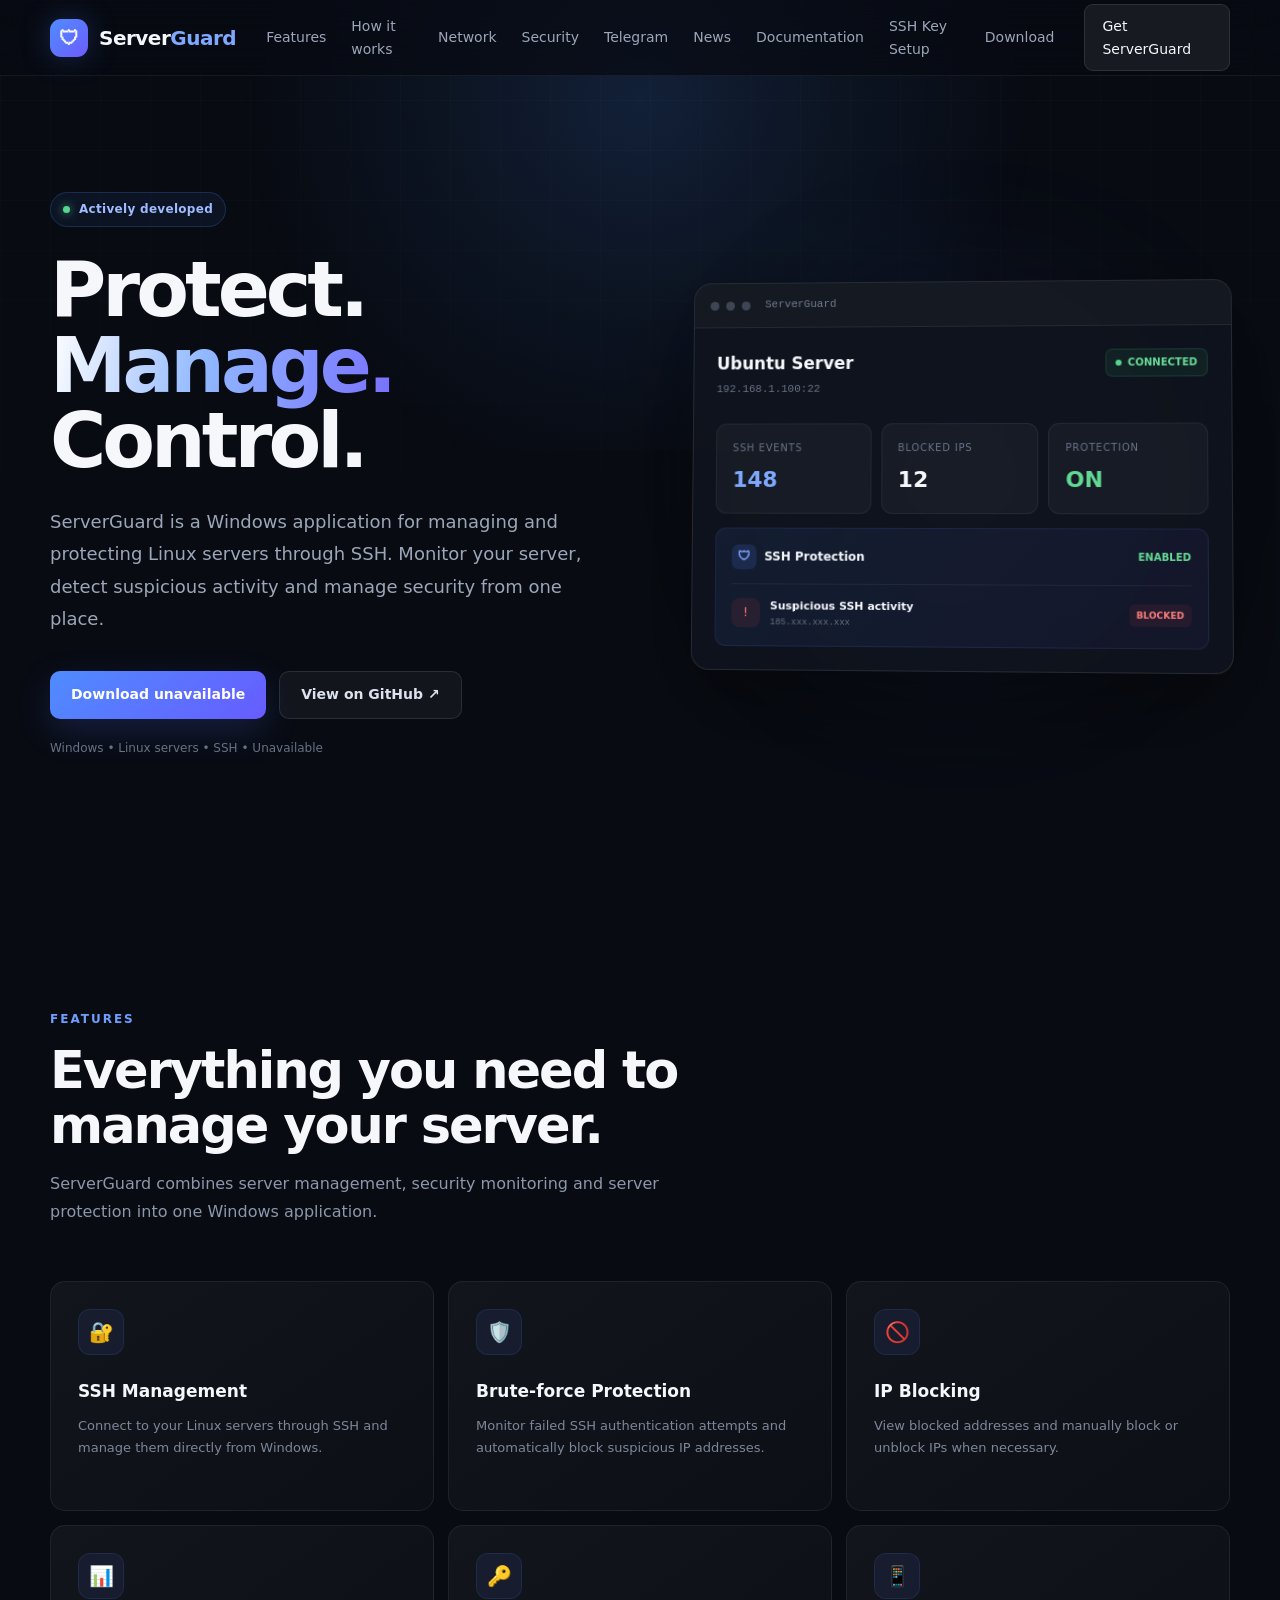
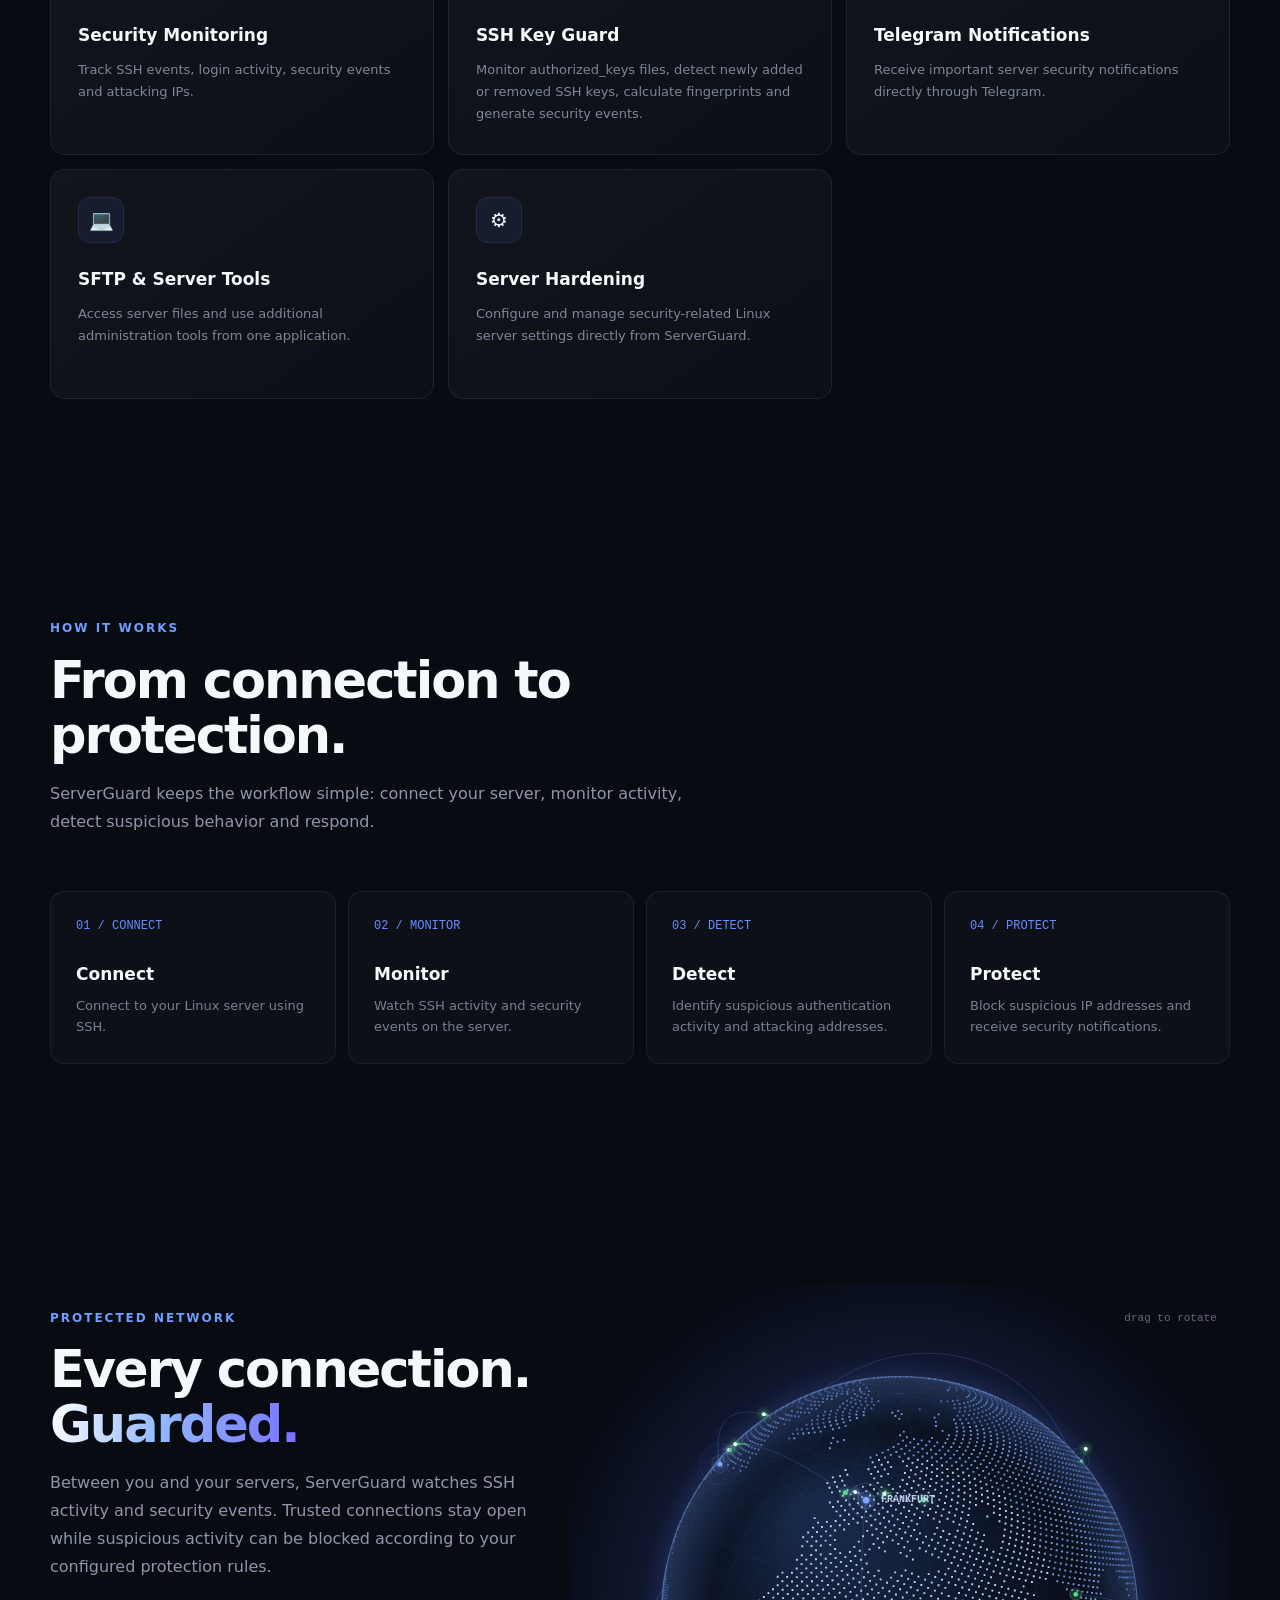
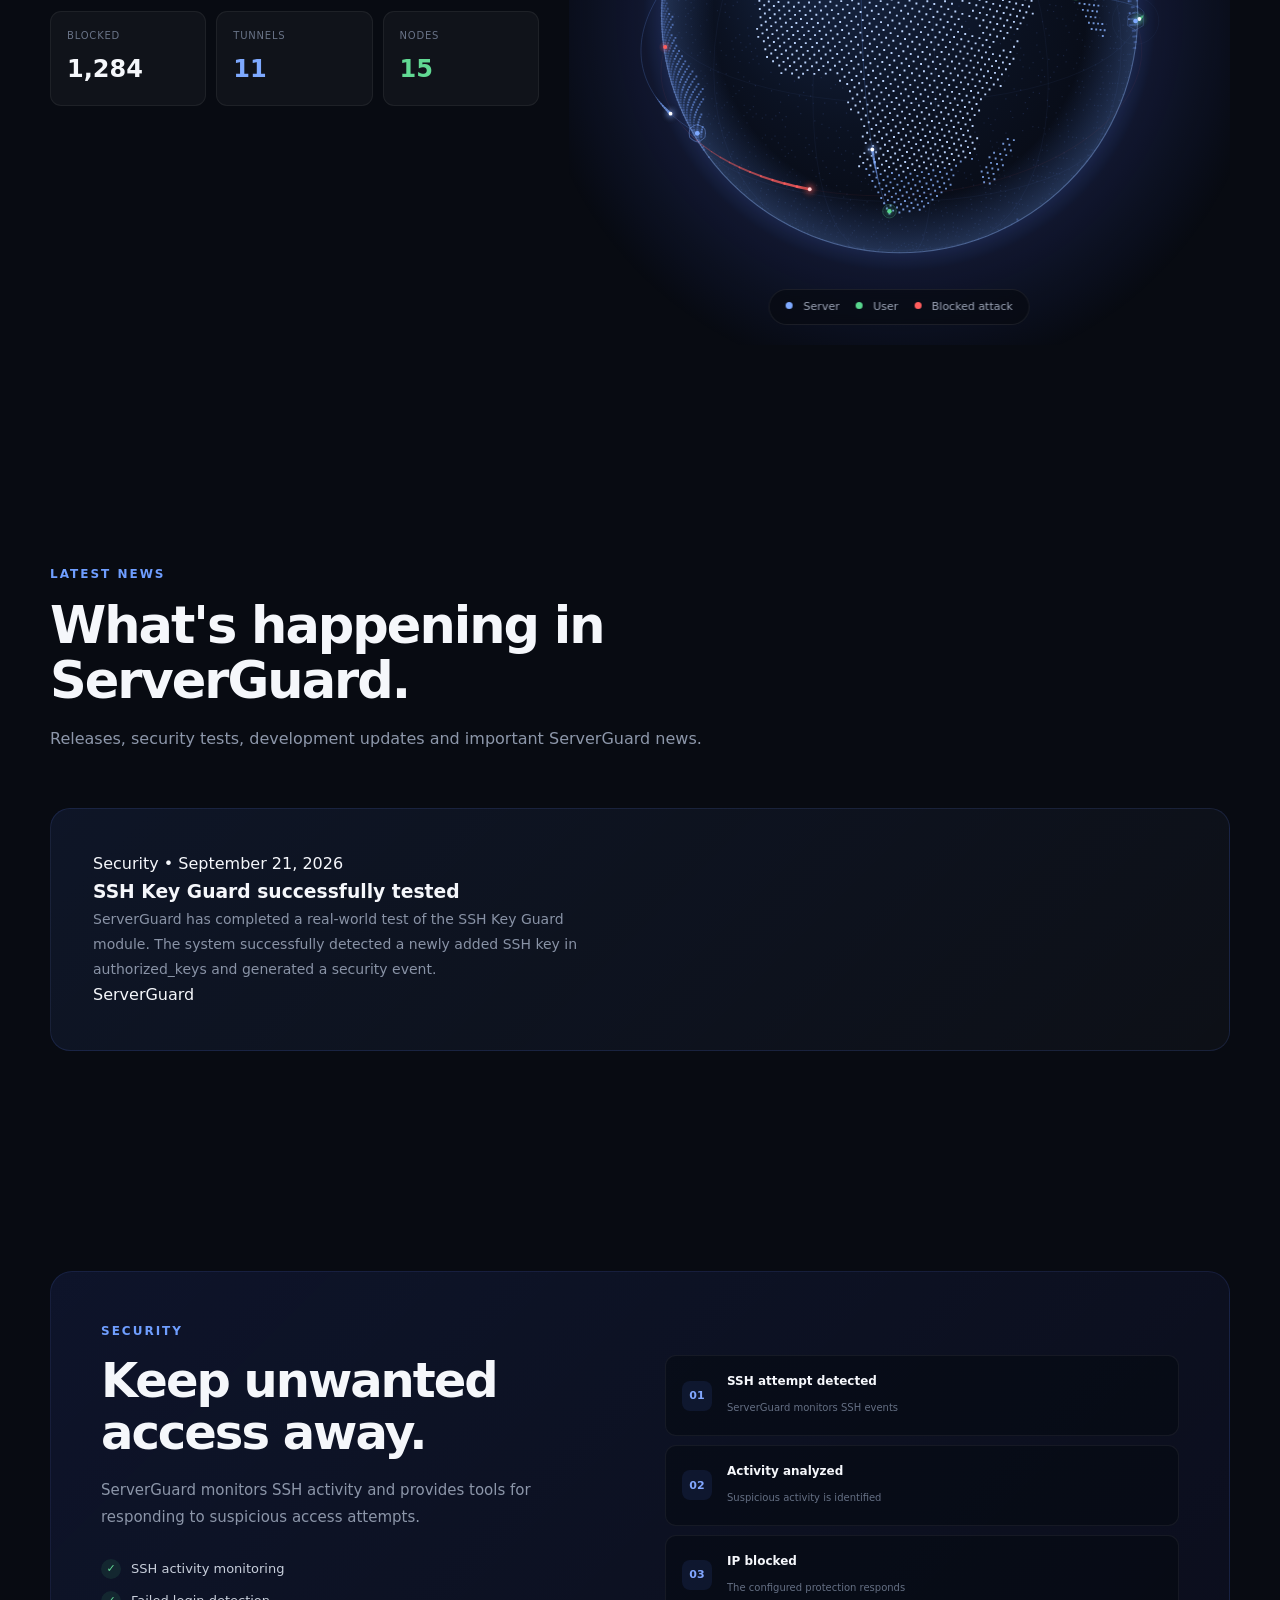
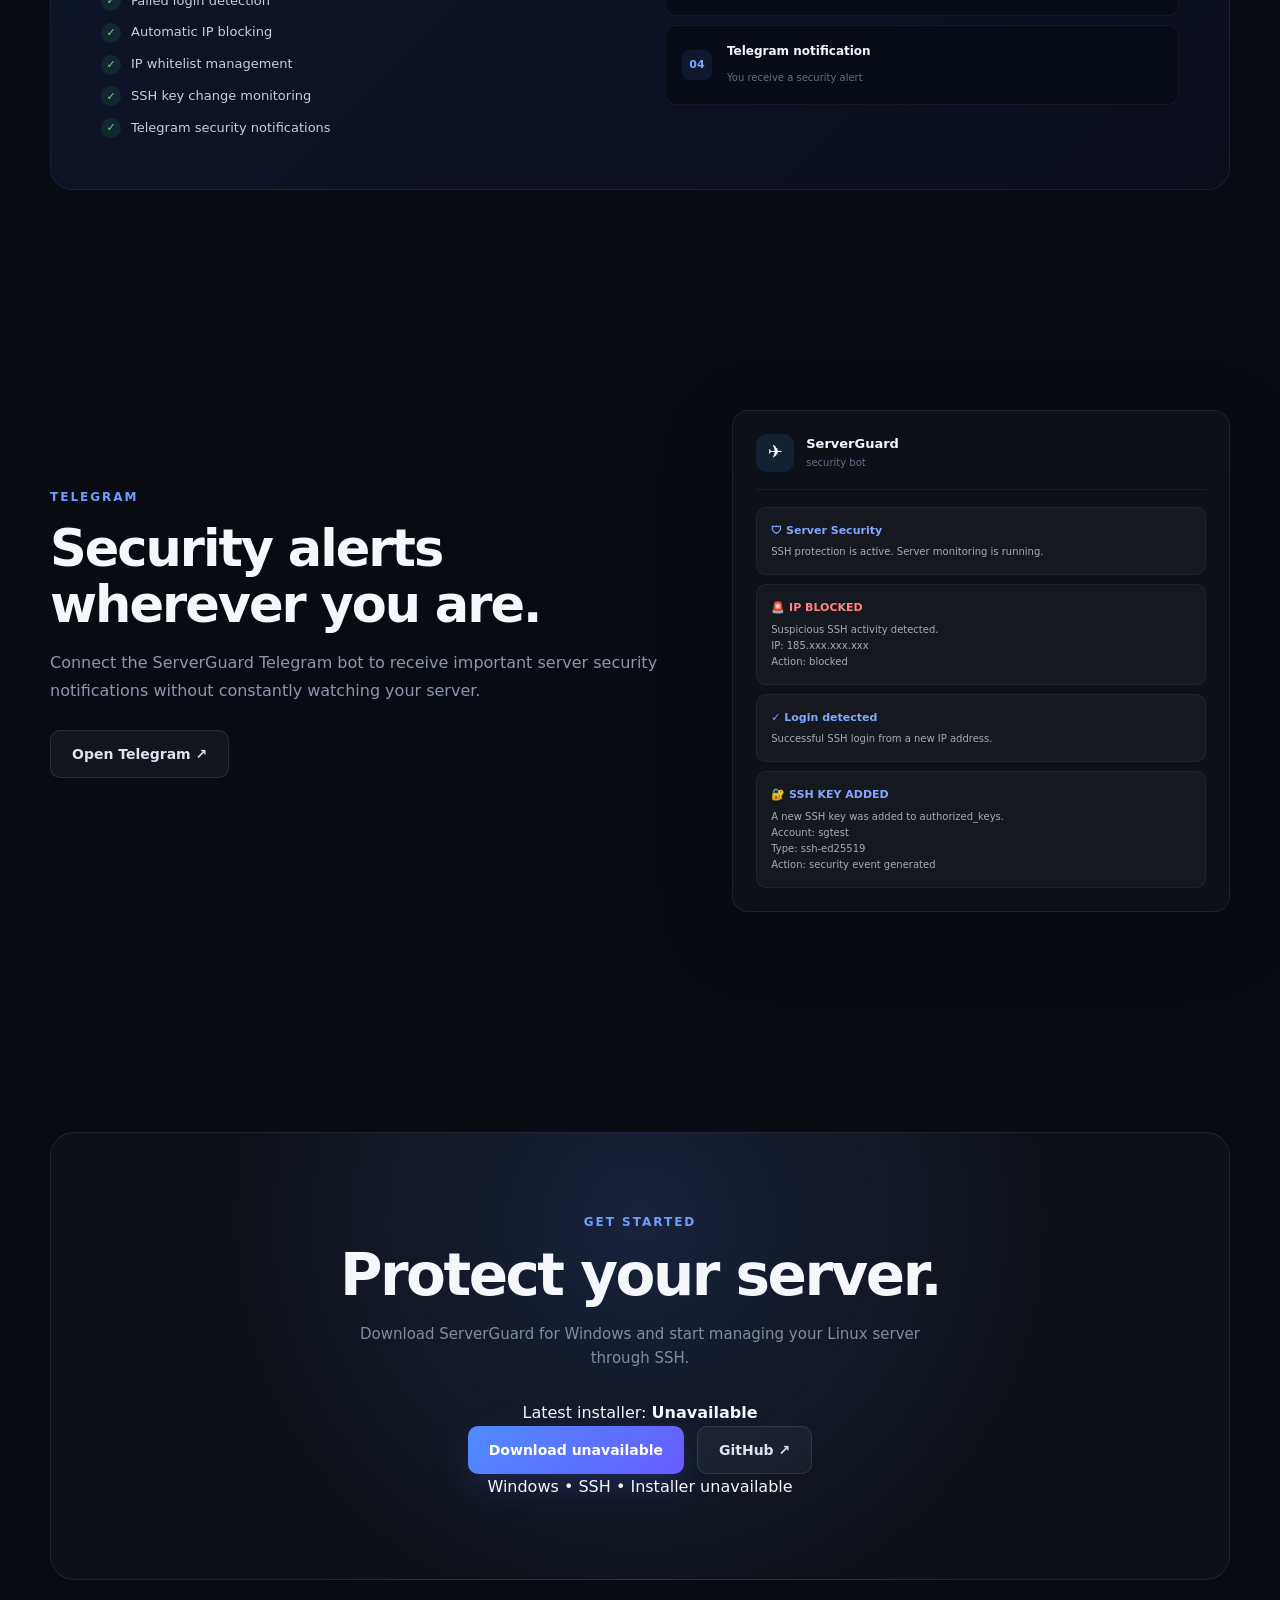
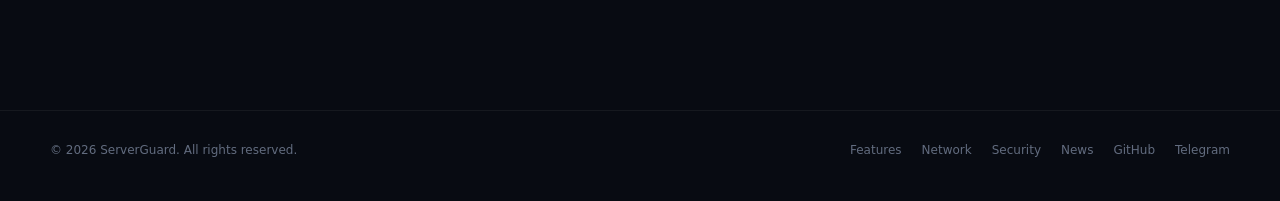
==== commit 41ca884d: "Test developer changes" ====
--- a/index.html
+++ b/index.html
@@ -19,45 +19,7 @@
 
     <meta name="theme-color" content="#080b12">
 
-    <link rel="canonical" href="https://serverguard.site/">
-
-    <link rel="icon" href="favicon.ico" sizes="any">
-    <link rel="icon" type="image/svg+xml" href="favicon.svg">
-
-    <title>ServerGuard — Linux Server Security & Management</title>
-
-    <!-- =====================================================
-         OPEN GRAPH
-    ====================================================== -->
-
-    <meta property="og:type" content="website">
-
-    <meta property="og:site_name" content="ServerGuard">
-
-    <meta property="og:title" content="ServerGuard — Linux Server Security & Management">
-
-    <meta
-        property="og:description"
-        content="ServerGuard — Windows application for managing and protecting Linux servers through SSH."
-    >
-
-    <meta property="og:url" content="https://serverguard.site/">
-
-    <meta property="og:locale" content="en_US">
-
-
-    <!-- =====================================================
-         TWITTER CARD
-    ====================================================== -->
-
-    <meta name="twitter:card" content="summary">
-
-    <meta name="twitter:title" content="ServerGuard — Linux Server Security & Management">
-
-    <meta
-        name="twitter:description"
-        content="ServerGuard — Windows application for managing and protecting Linux servers through SSH."
-    >
+    <title>ServerGuardііііііііі — Linux Server Security & Management</title>
 
     <link rel="stylesheet" href="css/style.css">
 </head>
@@ -121,7 +83,7 @@
             </a>
 
             <a
-                href="documentation/sshkeys.html"
+                href="documentation/ssh-keys.html"
                 target="_blank"
                 rel="noopener noreferrer"
             >
@@ -142,84 +104,9 @@
             Get ServerGuard
         </a>
 
-
-        <button
-            type="button"
-            class="nav-toggle"
-            id="navToggle"
-            aria-label="Open navigation"
-            aria-expanded="false"
-            aria-controls="mobileNav"
-        >
-            ☰
-        </button>
-
     </div>
 
 </header>
-
-
-<!-- =========================================================
-     MOBILE NAVIGATION
-========================================================= -->
-
-<nav
-    class="mobile-nav"
-    id="mobileNav"
-    aria-label="Mobile navigation"
->
-
-    <a href="#features" class="mobile-nav-link">
-        Features
-    </a>
-
-    <a href="#how-it-works" class="mobile-nav-link">
-        How it works
-    </a>
-
-    <a href="#network" class="mobile-nav-link">
-        Network
-    </a>
-
-    <a href="#security" class="mobile-nav-link">
-        Security
-    </a>
-
-    <a href="#telegram" class="mobile-nav-link">
-        Telegram
-    </a>
-
-    <a href="#news" class="mobile-nav-link">
-        News
-    </a>
-
-    <a
-        href="documentation/index.html"
-        class="mobile-nav-link"
-        target="_blank"
-        rel="noopener noreferrer"
-    >
-        Documentation
-    </a>
-
-    <a
-        href="documentation/sshkeys.html"
-        class="mobile-nav-link"
-        target="_blank"
-        rel="noopener noreferrer"
-    >
-        SSH Key Setup
-    </a>
-
-    <a href="#download" class="mobile-nav-link">
-        Download
-    </a>
-
-    <a href="#download" class="nav-button">
-        Get ServerGuard
-    </a>
-
-</nav>
 
 
 
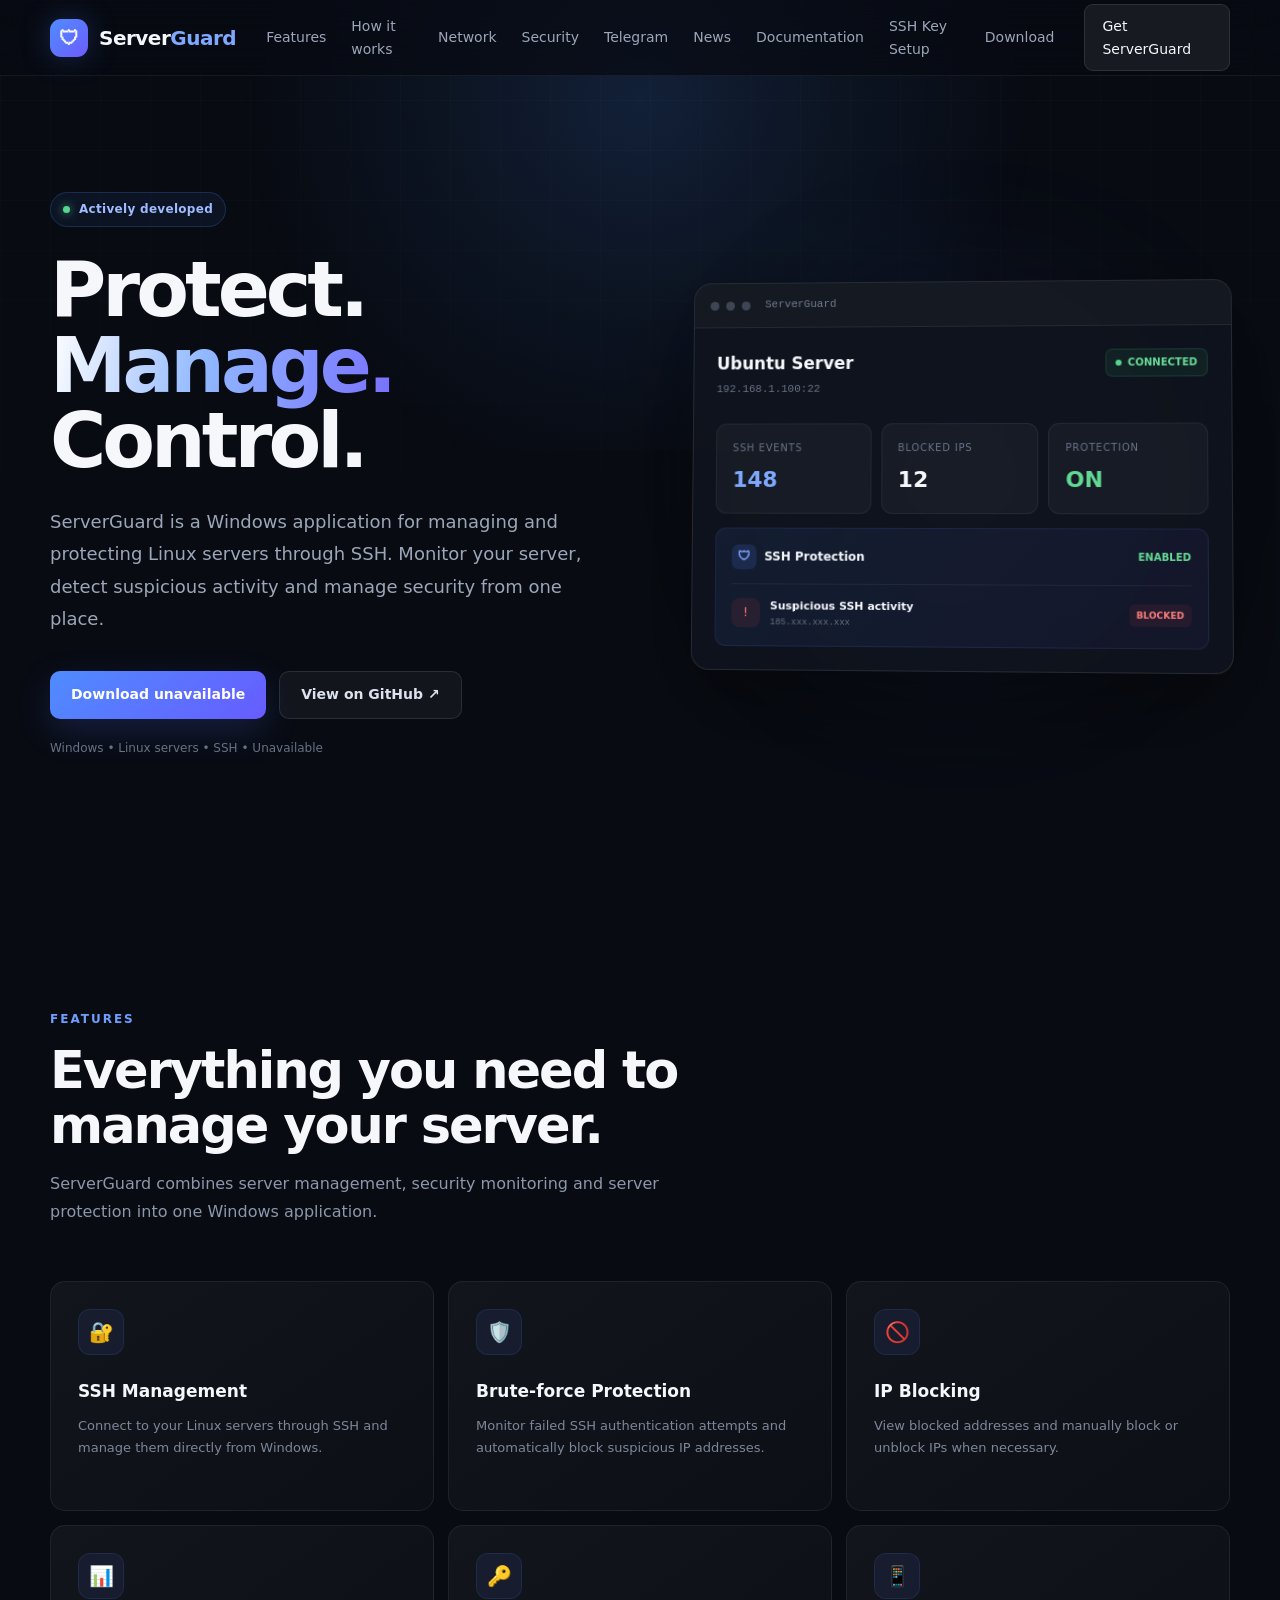
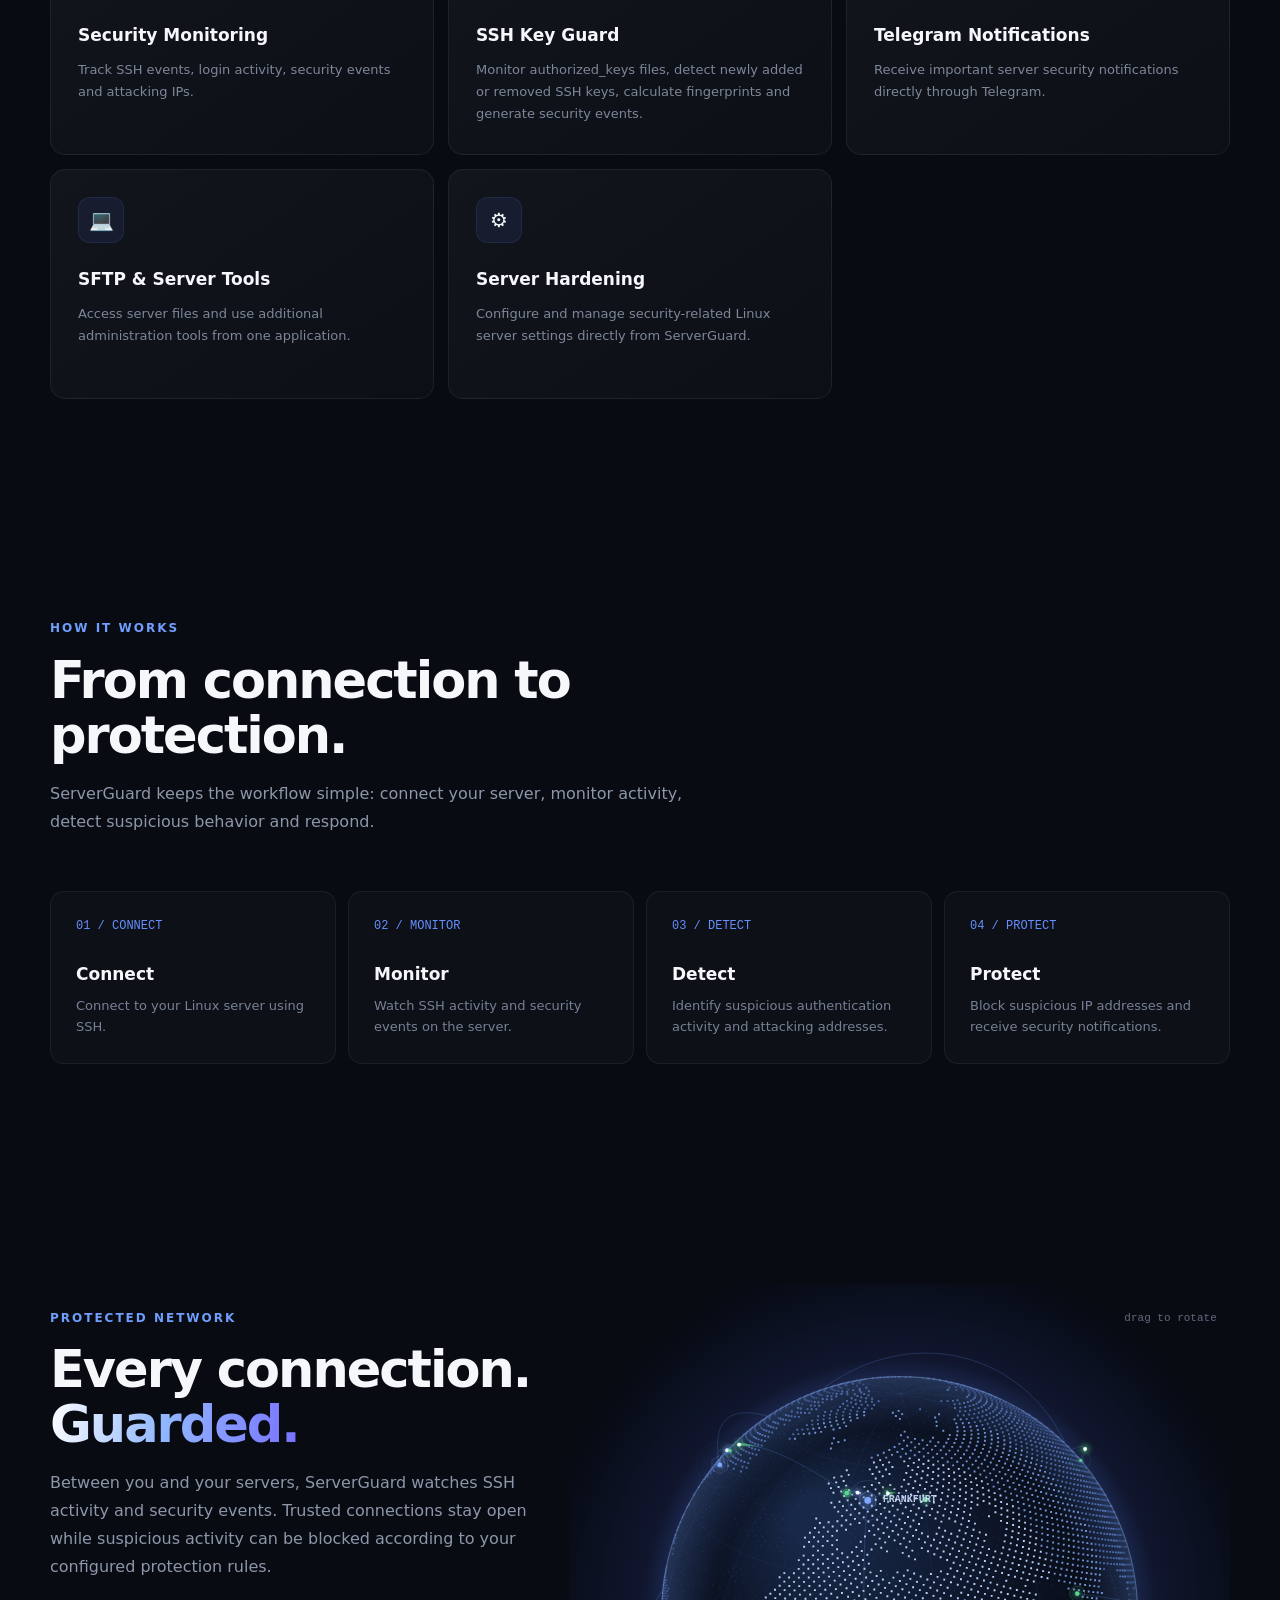
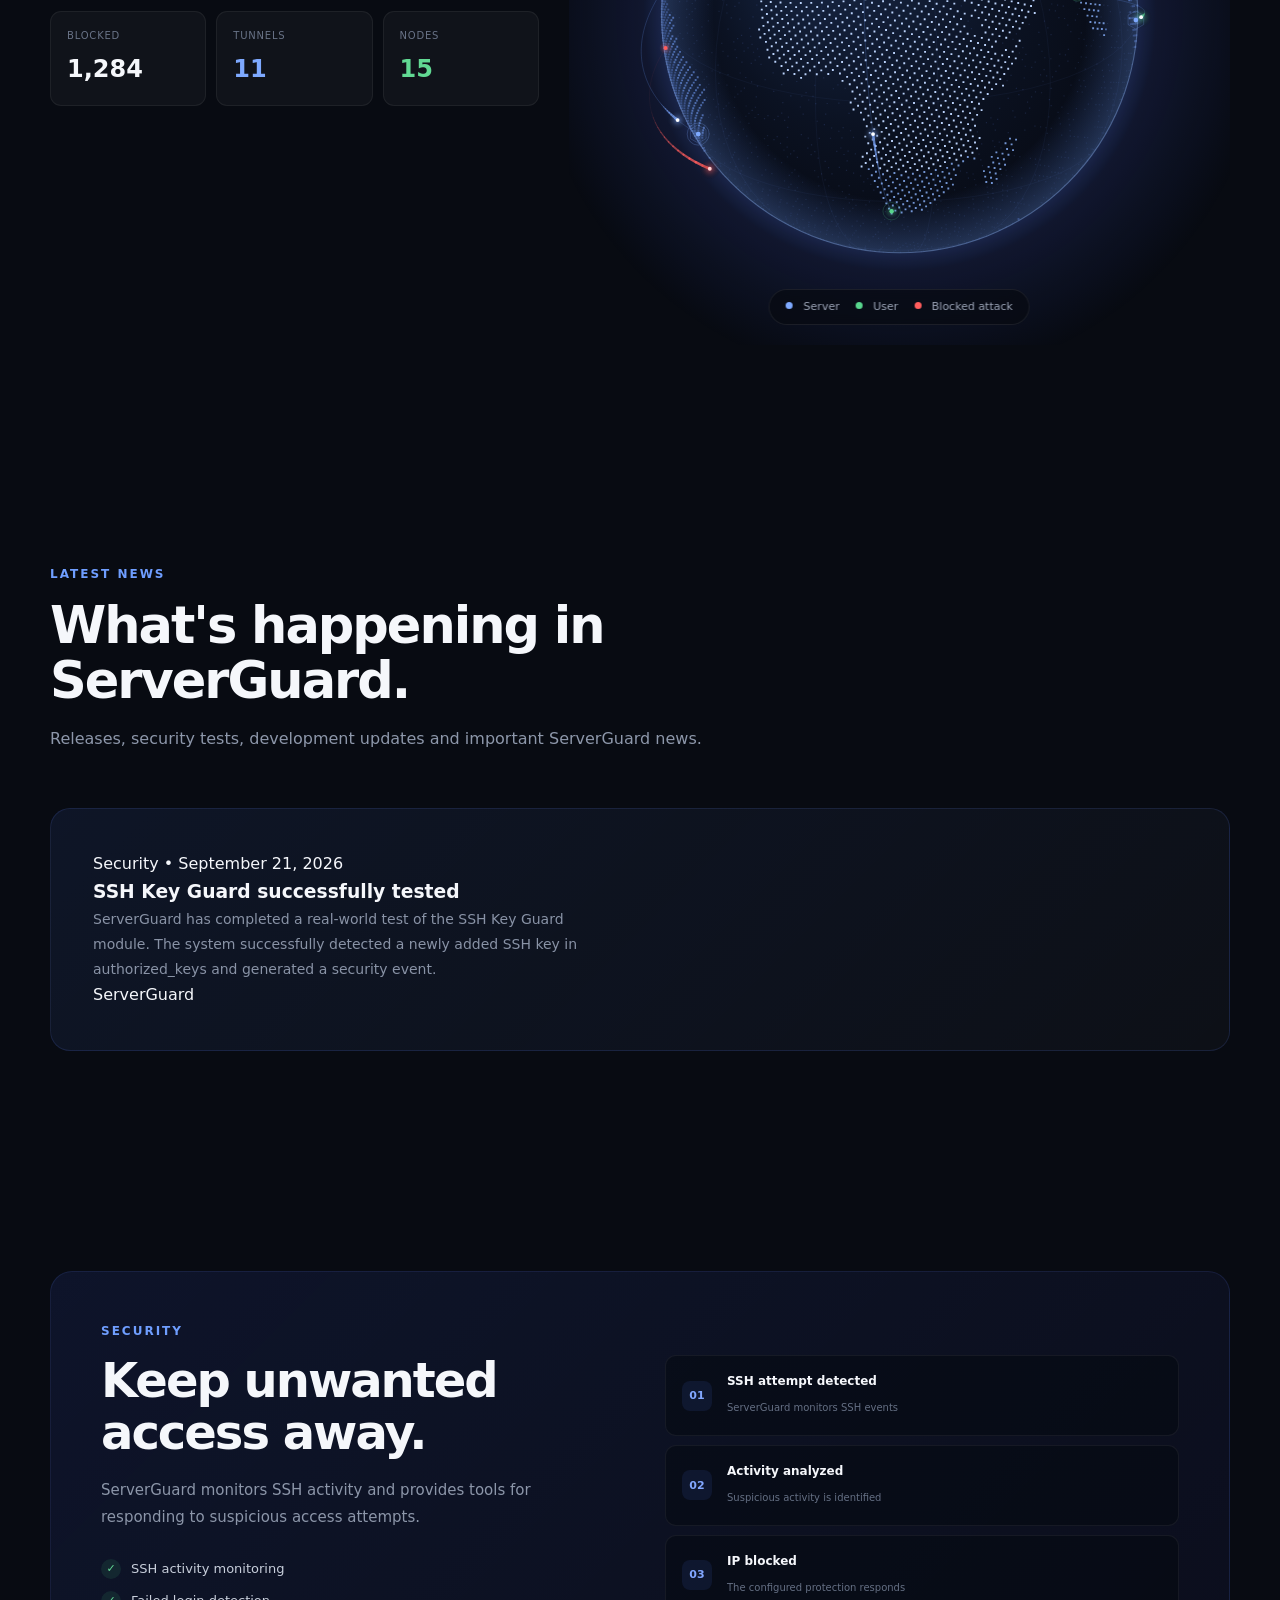
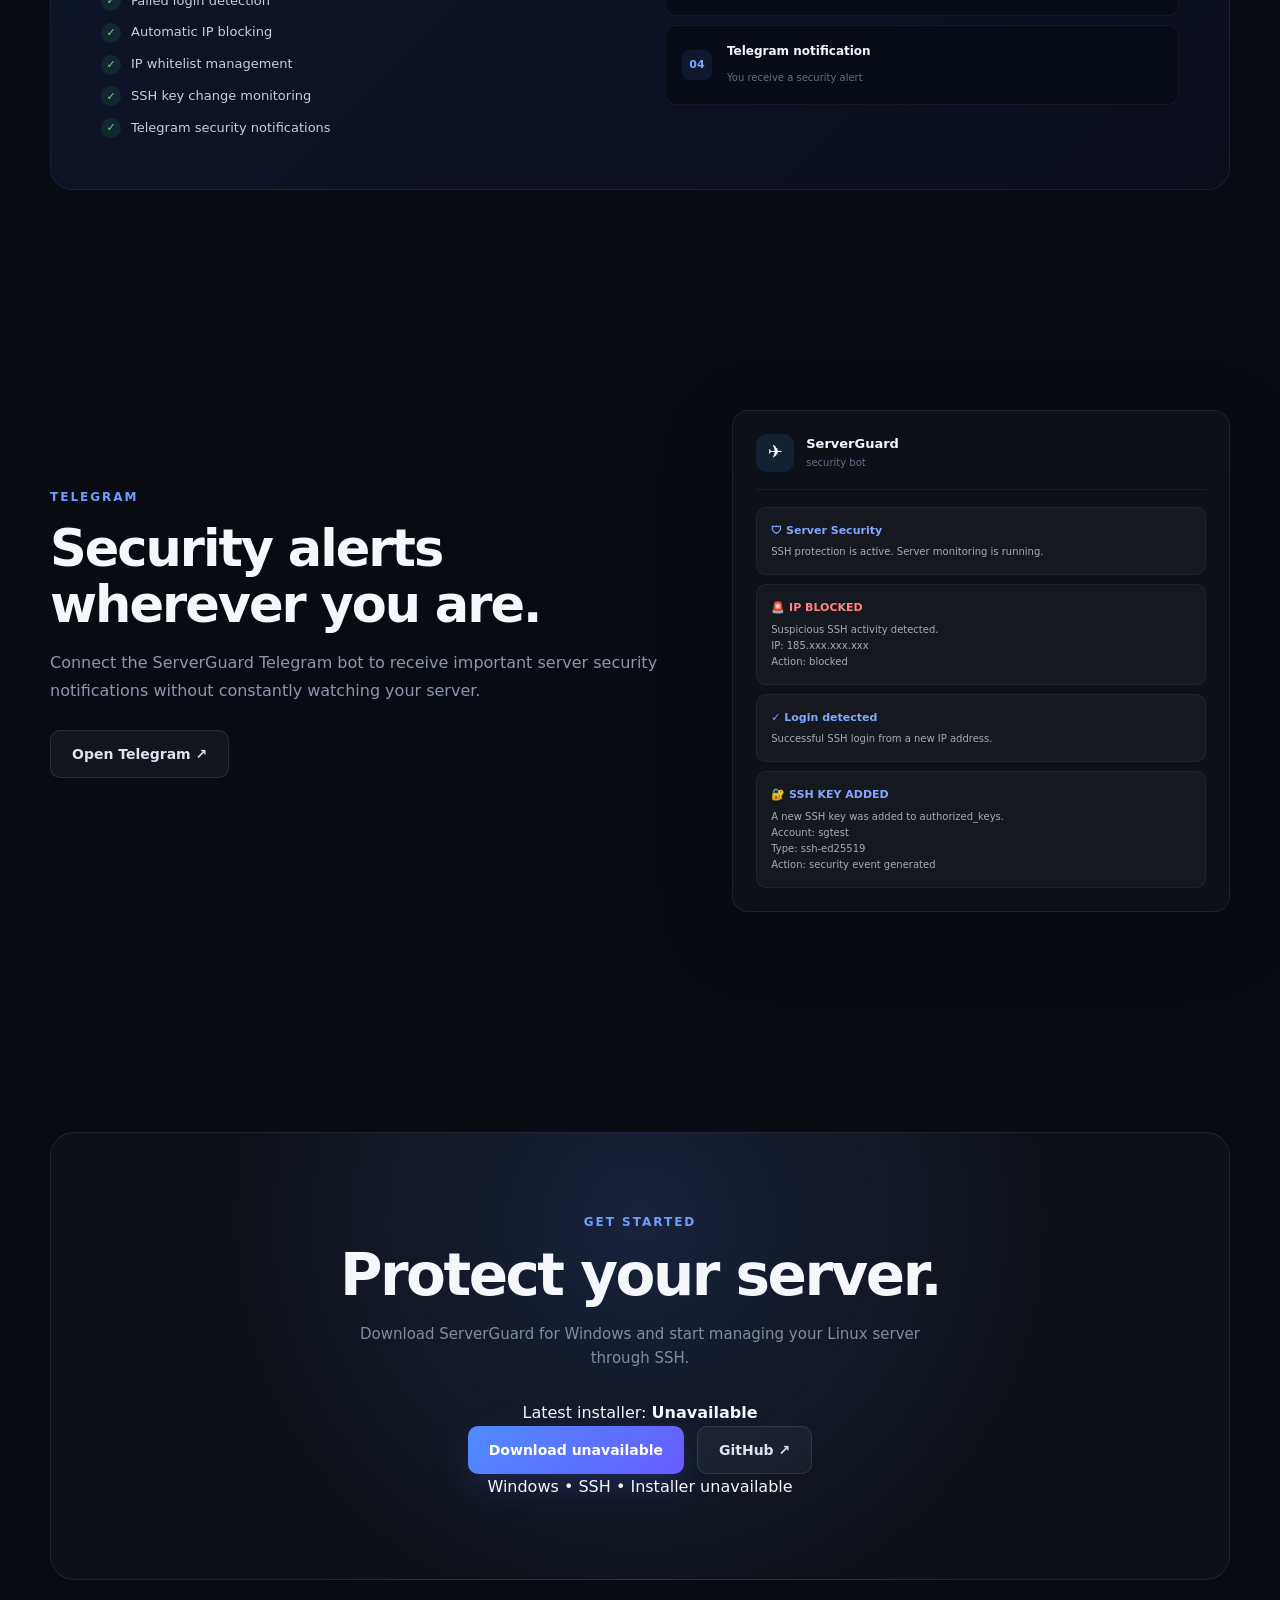
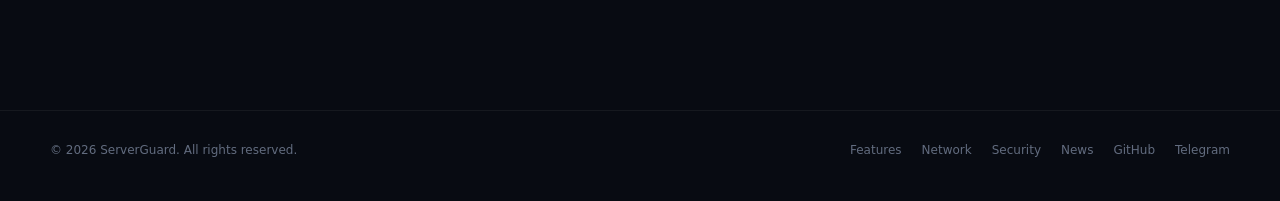
==== commit c08b3519: "Merge pull request #1 from Lukas6623/devid-wp Devid wp" ====
--- a/index.html
+++ b/index.html
@@ -19,7 +19,45 @@
 
     <meta name="theme-color" content="#080b12">
 
-    <title>ServerGuardііііііііі — Linux Server Security & Management</title>
+    <link rel="canonical" href="https://serverguard.site/">
+
+    <link rel="icon" href="favicon.ico" sizes="any">
+    <link rel="icon" type="image/svg+xml" href="favicon.svg">
+
+    <title>ServerGuard — Linux Server Security & Management</title>
+
+    <!-- =====================================================
+         OPEN GRAPH
+    ====================================================== -->
+
+    <meta property="og:type" content="website">
+
+    <meta property="og:site_name" content="ServerGuard">
+
+    <meta property="og:title" content="ServerGuard — Linux Server Security & Management">
+
+    <meta
+        property="og:description"
+        content="ServerGuard — Windows application for managing and protecting Linux servers through SSH."
+    >
+
+    <meta property="og:url" content="https://serverguard.site/">
+
+    <meta property="og:locale" content="en_US">
+
+
+    <!-- =====================================================
+         TWITTER CARD
+    ====================================================== -->
+
+    <meta name="twitter:card" content="summary">
+
+    <meta name="twitter:title" content="ServerGuard — Linux Server Security & Management">
+
+    <meta
+        name="twitter:description"
+        content="ServerGuard — Windows application for managing and protecting Linux servers through SSH."
+    >
 
     <link rel="stylesheet" href="css/style.css">
 </head>
@@ -83,7 +121,7 @@
             </a>
 
             <a
-                href="documentation/ssh-keys.html"
+                href="documentation/sshkeys.html"
                 target="_blank"
                 rel="noopener noreferrer"
             >
@@ -104,9 +142,84 @@
             Get ServerGuard
         </a>
 
+
+        <button
+            type="button"
+            class="nav-toggle"
+            id="navToggle"
+            aria-label="Open navigation"
+            aria-expanded="false"
+            aria-controls="mobileNav"
+        >
+            ☰
+        </button>
+
     </div>
 
 </header>
+
+
+<!-- =========================================================
+     MOBILE NAVIGATION
+========================================================= -->
+
+<nav
+    class="mobile-nav"
+    id="mobileNav"
+    aria-label="Mobile navigation"
+>
+
+    <a href="#features" class="mobile-nav-link">
+        Features
+    </a>
+
+    <a href="#how-it-works" class="mobile-nav-link">
+        How it works
+    </a>
+
+    <a href="#network" class="mobile-nav-link">
+        Network
+    </a>
+
+    <a href="#security" class="mobile-nav-link">
+        Security
+    </a>
+
+    <a href="#telegram" class="mobile-nav-link">
+        Telegram
+    </a>
+
+    <a href="#news" class="mobile-nav-link">
+        News
+    </a>
+
+    <a
+        href="documentation/index.html"
+        class="mobile-nav-link"
+        target="_blank"
+        rel="noopener noreferrer"
+    >
+        Documentation
+    </a>
+
+    <a
+        href="documentation/sshkeys.html"
+        class="mobile-nav-link"
+        target="_blank"
+        rel="noopener noreferrer"
+    >
+        SSH Key Setup
+    </a>
+
+    <a href="#download" class="mobile-nav-link">
+        Download
+    </a>
+
+    <a href="#download" class="nav-button">
+        Get ServerGuard
+    </a>
+
+</nav>
 
 
 
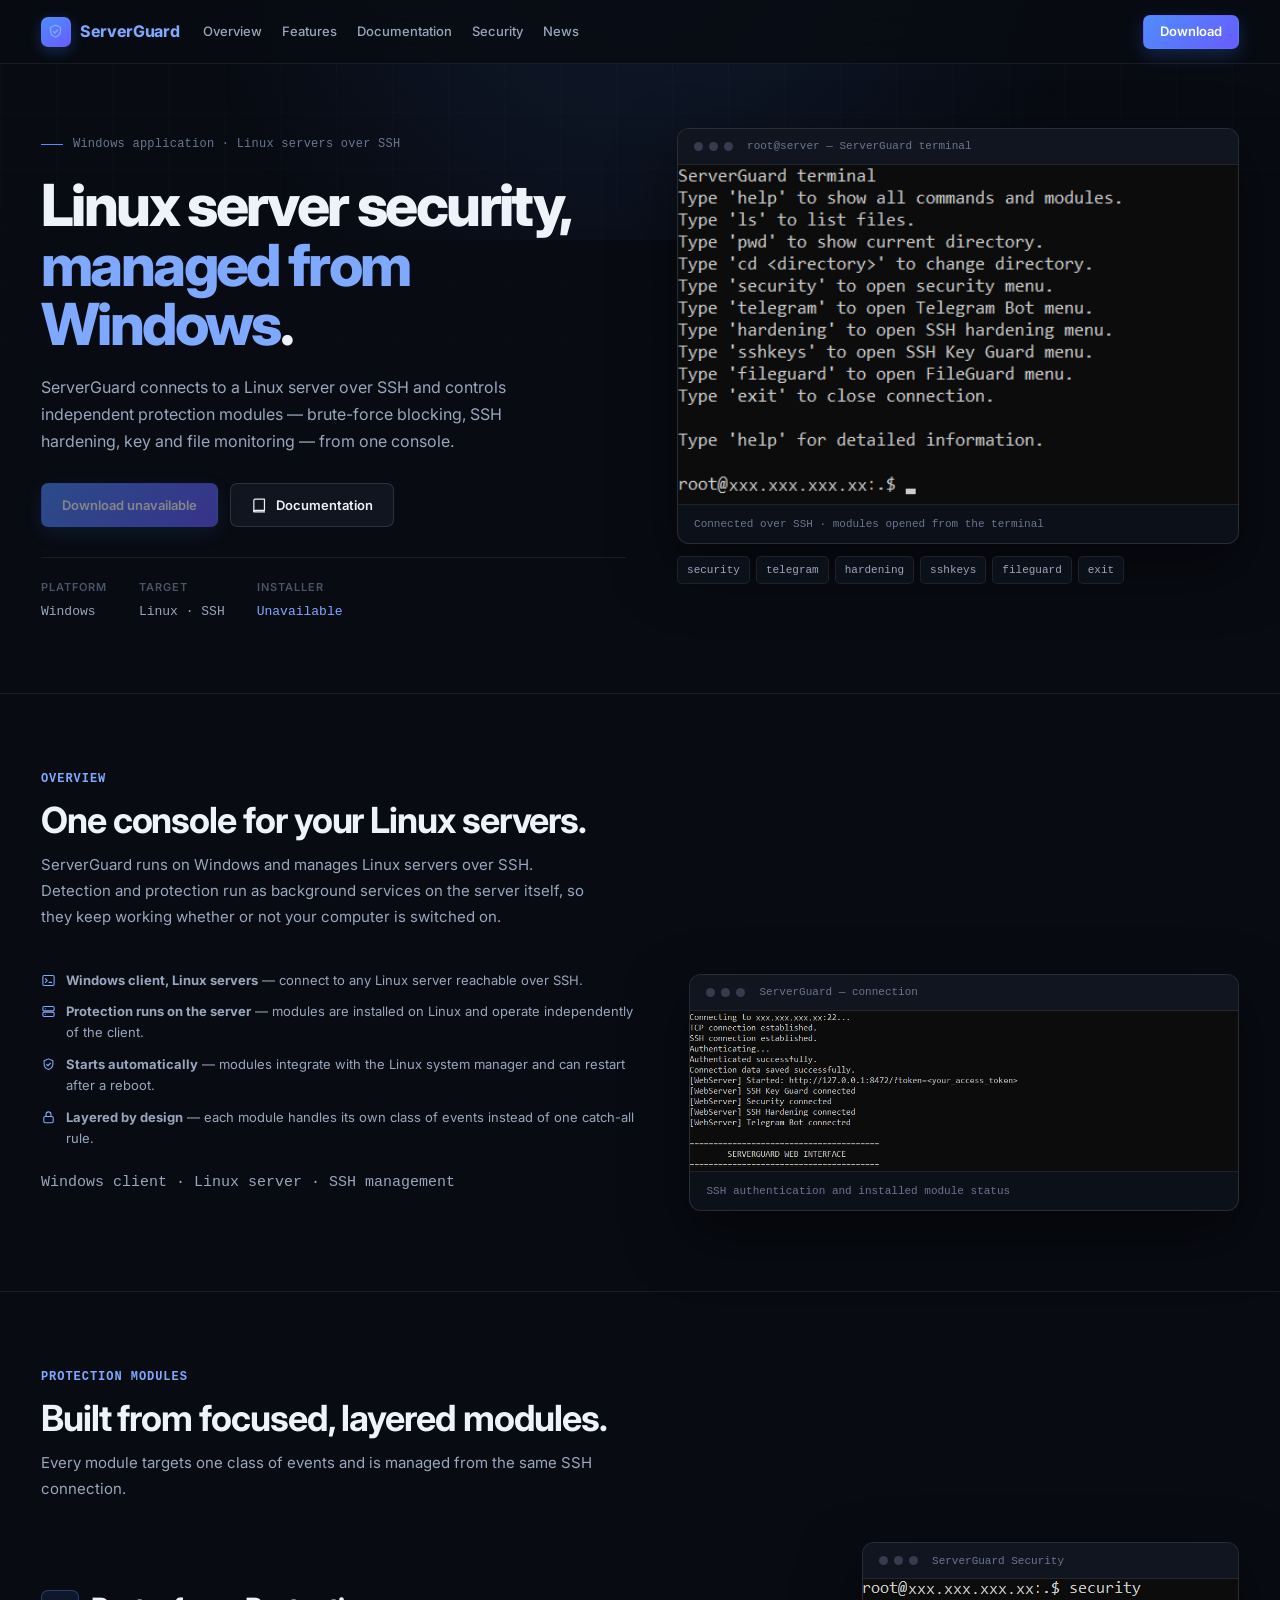
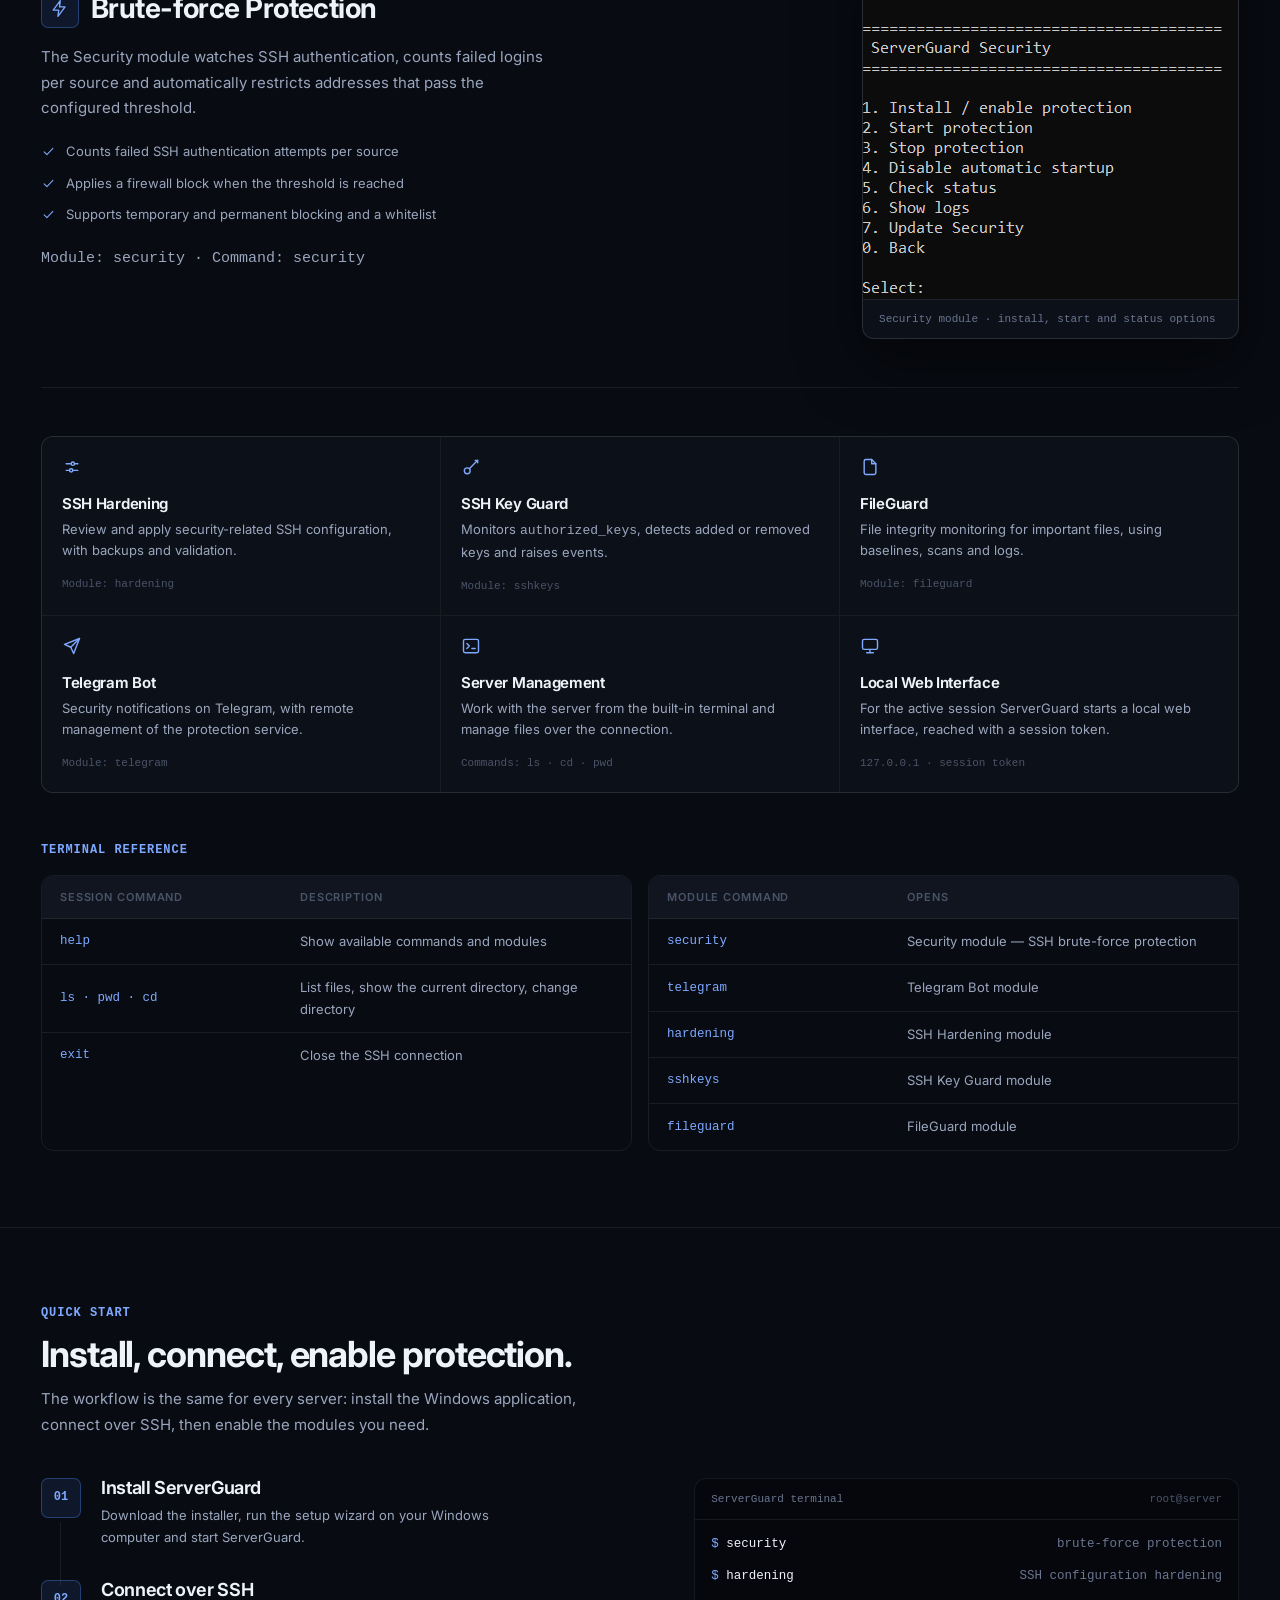
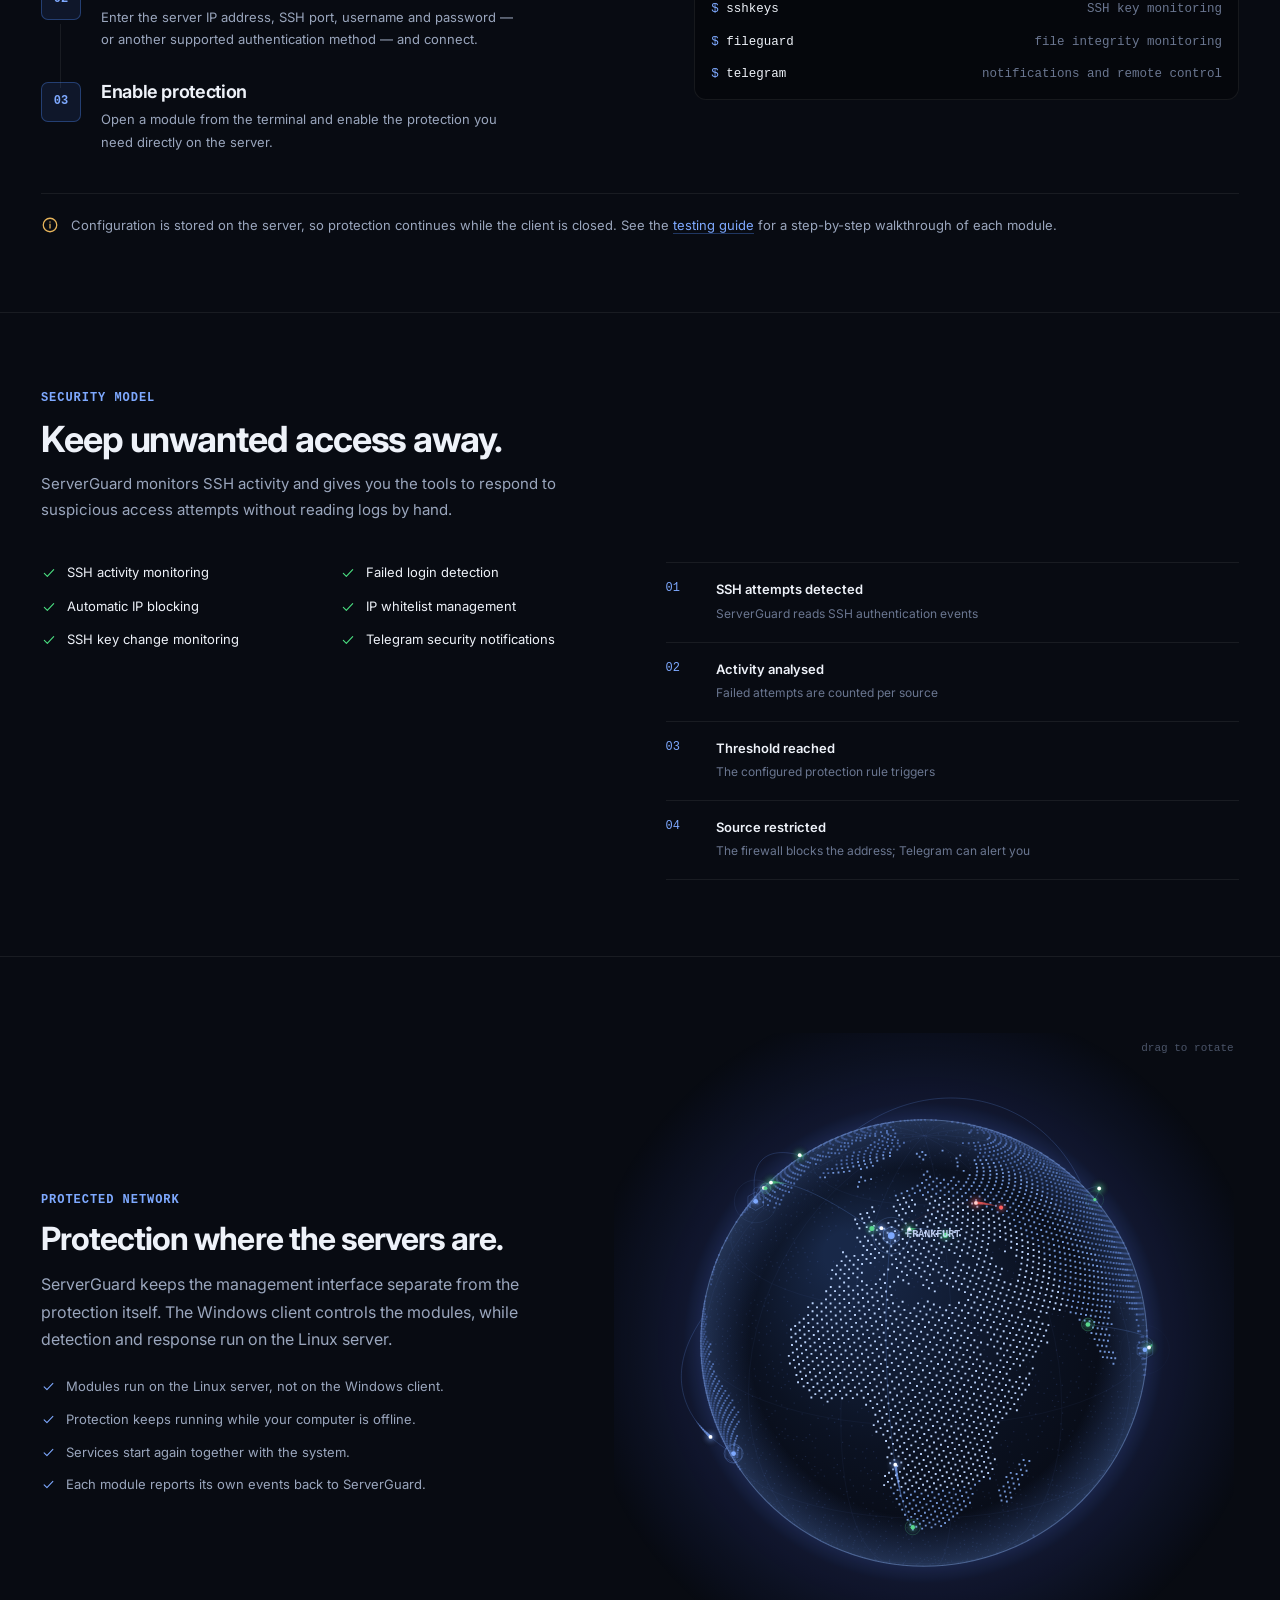
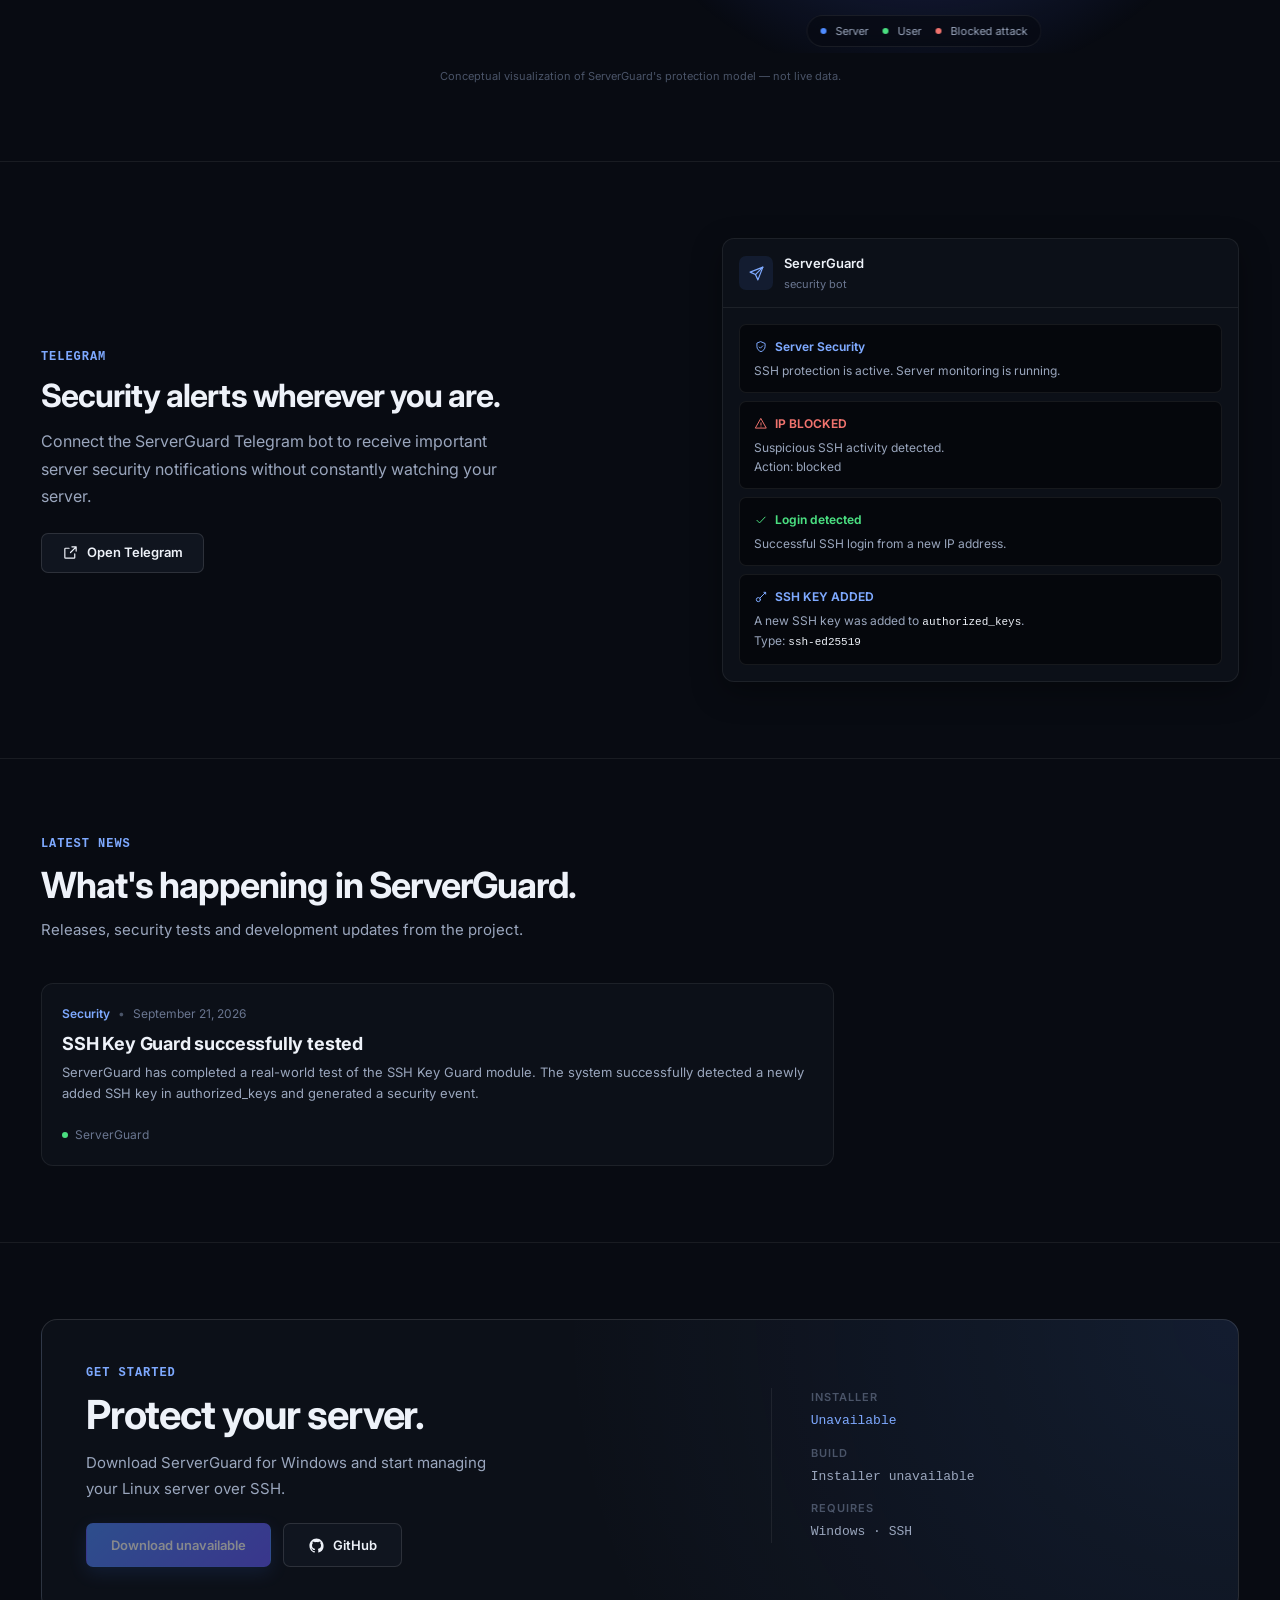
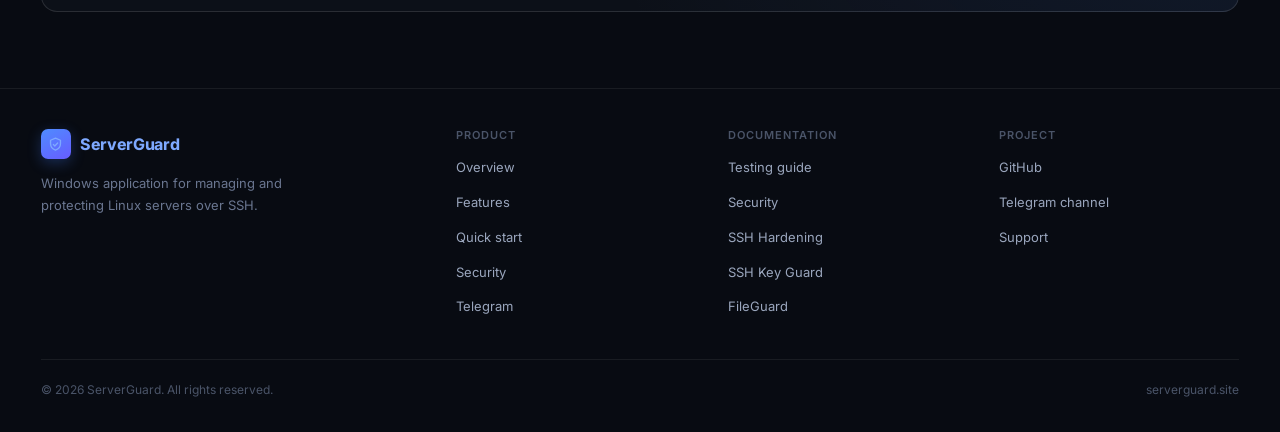
==== commit ba36f00d: "feat: redesign ServerGuard landing page" ====
--- a/index.html
+++ b/index.html
@@ -1,4 +1,3 @@
-
 <!DOCTYPE html>
 <html lang="en">
 
@@ -59,100 +58,104 @@
         content="ServerGuard — Windows application for managing and protecting Linux servers through SSH."
     >
 
+    <!-- =====================================================
+         FONTS + STYLES
+    ====================================================== -->
+
+    <link rel="preconnect" href="https://fonts.googleapis.com">
+    <link rel="preconnect" href="https://fonts.gstatic.com" crossorigin>
+
+    <link
+        rel="stylesheet"
+        href="https://fonts.googleapis.com/css2?family=Inter:wght@400;500;600;700;800&display=swap"
+    >
+
+    <link rel="stylesheet" href="css/tokens.css">
     <link rel="stylesheet" href="css/style.css">
+
+    <script>document.documentElement.classList.add("js");</script>
 </head>
 
 
 <body>
 
+<a class="skip-link" href="#top">
+    Skip to content
+</a>
+
+
+<!-- =========================================================
+     ICON SPRITE
+========================================================= -->
+
+<svg class="sr-only" aria-hidden="true" focusable="false">
+    <symbol id="i-shield" viewBox="0 0 24 24"><path d="M12 3l7 3v5c0 4.4-3 7.5-7 9-4-1.5-7-4.6-7-9V6z"/></symbol>
+    <symbol id="i-shield-check" viewBox="0 0 24 24"><path d="M12 3l7 3v5c0 4.4-3 7.5-7 9-4-1.5-7-4.6-7-9V6z"/><path d="M9 12l2 2 4-4"/></symbol>
+    <symbol id="i-terminal" viewBox="0 0 24 24"><rect x="3" y="4" width="18" height="16" rx="2"/><path d="M7 9l3 3-3 3M13 15h4"/></symbol>
+    <symbol id="i-server" viewBox="0 0 24 24"><rect x="3" y="4" width="18" height="7" rx="2"/><rect x="3" y="13" width="18" height="7" rx="2"/><path d="M7 7.5h.01M7 16.5h.01"/></symbol>
+    <symbol id="i-sliders" viewBox="0 0 24 24"><path d="M5 8h6M15 8h4M5 16h4M13 16h6"/><circle cx="13" cy="8" r="2"/><circle cx="11" cy="16" r="2"/></symbol>
+    <symbol id="i-key" viewBox="0 0 24 24"><circle cx="7.5" cy="16.5" r="3.5"/><path d="M10 14L20 4M17 4h3v3"/></symbol>
+    <symbol id="i-file" viewBox="0 0 24 24"><path d="M14 3H7a2 2 0 0 0-2 2v14a2 2 0 0 0 2 2h10a2 2 0 0 0 2-2V8z"/><path d="M14 3v5h5"/></symbol>
+    <symbol id="i-send" viewBox="0 0 24 24"><path d="M21 3L10.5 13.5"/><path d="M21 3l-7 18-3.5-7.5L3 10z"/></symbol>
+    <symbol id="i-monitor" viewBox="0 0 24 24"><rect x="3" y="4" width="18" height="12" rx="2"/><path d="M8 20h8M12 16v4"/></symbol>
+    <symbol id="i-globe" viewBox="0 0 24 24"><circle cx="12" cy="12" r="9"/><path d="M3 12h18"/><path d="M12 3c2.6 2.7 2.6 15.3 0 18M12 3c-2.6 2.7-2.6 15.3 0 18"/></symbol>
+    <symbol id="i-zap" viewBox="0 0 24 24"><path d="M13 2L4 14h7l-1 8 9-12h-7z"/></symbol>
+    <symbol id="i-lock" viewBox="0 0 24 24"><rect x="4.5" y="10.5" width="15" height="10" rx="2"/><path d="M8 10.5V7a4 4 0 0 1 8 0v3.5"/></symbol>
+    <symbol id="i-download" viewBox="0 0 24 24"><path d="M12 3v12m0 0l-4-4m4 4l4-4M4 20h16"/></symbol>
+    <symbol id="i-external" viewBox="0 0 24 24"><path d="M14 4h6v6M20 4l-8 8M18 14v5a1 1 0 0 1-1 1H5a1 1 0 0 1-1-1V7a1 1 0 0 1 1-1h5"/></symbol>
+    <symbol id="i-arrow-right" viewBox="0 0 24 24"><path d="M5 12h14M13 6l6 6-6 6"/></symbol>
+    <symbol id="i-check" viewBox="0 0 24 24"><path d="M5 12.5l4.5 4.5L19 7"/></symbol>
+    <symbol id="i-alert" viewBox="0 0 24 24"><path d="M12 3l9 16H3z"/><path d="M12 10v4M12 17h.01"/></symbol>
+    <symbol id="i-info" viewBox="0 0 24 24"><circle cx="12" cy="12" r="9"/><path d="M12 11v5M12 8h.01"/></symbol>
+    <symbol id="i-book" viewBox="0 0 24 24"><path d="M4 5a2 2 0 0 1 2-2h13v16H6a2 2 0 0 0-2 2z"/><path d="M4 19a2 2 0 0 0 2 2h13"/></symbol>
+    <symbol id="i-menu" viewBox="0 0 24 24"><path d="M4 7h16M4 12h16M4 17h16"/></symbol>
+    <symbol id="i-x" viewBox="0 0 24 24"><path d="M6 6l12 12M18 6L6 18"/></symbol>
+    <symbol id="i-github" viewBox="0 0 24 24"><path d="M12 2C6.48 2 2 6.58 2 12.25c0 4.53 2.87 8.37 6.84 9.73.5.09.68-.22.68-.49v-1.7c-2.78.62-3.37-1.37-3.37-1.37-.45-1.18-1.11-1.5-1.11-1.5-.91-.64.07-.63.07-.63 1 .07 1.53 1.06 1.53 1.06.9 1.57 2.36 1.12 2.94.86.09-.67.35-1.12.63-1.38-2.22-.26-4.56-1.14-4.56-5.06 0-1.12.39-2.03 1.03-2.75-.1-.26-.45-1.3.1-2.71 0 0 .84-.28 2.75 1.05a9.36 9.36 0 0 1 5 0c1.91-1.33 2.75-1.05 2.75-1.05.55 1.41.2 2.45.1 2.71.64.72 1.03 1.63 1.03 2.75 0 3.93-2.35 4.8-4.58 5.05.36.32.68.94.68 1.9v2.82c0 .27.18.59.69.49A10.02 10.02 0 0 0 22 12.25C22 6.58 17.52 2 12 2z"/></symbol>
+</svg>
+
+
 <!-- =========================================================
      HEADER
 ========================================================= -->
 
-<header>
+<header class="site-header">
 
     <div class="container nav">
 
-        <a href="#top" class="logo">
-
-            <div class="logo-icon">
-                🛡
-            </div>
-
-            <div>
-                Server<span>Guard</span>
-            </div>
-
+        <a href="#top" class="logo" aria-label="ServerGuard home">
+            <span class="logo-mark">
+                <svg class="icon" aria-hidden="true"><use href="#i-shield-check"></use></svg>
+            </span>
+            <span class="logo-word">Server<span>Guard</span></span>
         </a>
 
-
-        <nav class="nav-links">
-
-            <a href="#features">
-                Features
-            </a>
-
-            <a href="#how-it-works">
-                How it works
-            </a>
-
-            <a href="#network">
-                Network
-            </a>
-
-            <a href="#security">
-                Security
-            </a>
-
-            <a href="#telegram">
-                Telegram
-            </a>
-
-            <a href="#news">
-                News
-            </a>
-
-            <a
-                href="documentation/index.html"
-                target="_blank"
-                rel="noopener noreferrer"
-            >
-                Documentation 
-            </a>
-
-            <a
-                href="documentation/sshkeys.html"
-                target="_blank"
-                rel="noopener noreferrer"
-            >
-                SSH Key Setup 
-            </a>
-
-            <a href="#download">
+        <nav class="nav-links" aria-label="Primary">
+            <a href="#overview">Overview</a>
+            <a href="#features">Features</a>
+            <a href="documentation/index.html" target="_blank" rel="noopener noreferrer">Documentation</a>
+            <a href="#security">Security</a>
+            <a href="#news">News</a>
+        </nav>
+
+        <div class="nav-actions">
+
+            <a href="#download" class="btn btn-primary">
                 Download
             </a>
 
-        </nav>
-
-
-        <a
-            href="#download"
-            class="nav-button"
-        >
-            Get ServerGuard
-        </a>
-
-
-        <button
-            type="button"
-            class="nav-toggle"
-            id="navToggle"
-            aria-label="Open navigation"
-            aria-expanded="false"
-            aria-controls="mobileNav"
-        >
-            ☰
-        </button>
+            <button
+                type="button"
+                class="nav-toggle"
+                id="navToggle"
+                aria-label="Open navigation"
+                aria-expanded="false"
+                aria-controls="mobileNav"
+            >
+                <svg class="icon icon-menu" aria-hidden="true"><use href="#i-menu"></use></svg>
+                <svg class="icon icon-close" aria-hidden="true"><use href="#i-x"></use></svg>
+            </button>
+
+        </div>
 
     </div>
 
@@ -163,35 +166,15 @@
      MOBILE NAVIGATION
 ========================================================= -->
 
-<nav
-    class="mobile-nav"
-    id="mobileNav"
-    aria-label="Mobile navigation"
->
-
-    <a href="#features" class="mobile-nav-link">
-        Features
-    </a>
-
-    <a href="#how-it-works" class="mobile-nav-link">
-        How it works
-    </a>
-
-    <a href="#network" class="mobile-nav-link">
-        Network
-    </a>
-
-    <a href="#security" class="mobile-nav-link">
-        Security
-    </a>
-
-    <a href="#telegram" class="mobile-nav-link">
-        Telegram
-    </a>
-
-    <a href="#news" class="mobile-nav-link">
-        News
-    </a>
+<nav class="mobile-nav" id="mobileNav" aria-label="Mobile navigation">
+
+    <a href="#overview" class="mobile-nav-link">Overview</a>
+    <a href="#features" class="mobile-nav-link">Features</a>
+    <a href="#how-it-works" class="mobile-nav-link">Quick start</a>
+    <a href="#security" class="mobile-nav-link">Security</a>
+    <a href="#network" class="mobile-nav-link">Network</a>
+    <a href="#telegram" class="mobile-nav-link">Telegram</a>
+    <a href="#news" class="mobile-nav-link">News</a>
 
     <a
         href="documentation/index.html"
@@ -211,18 +194,13 @@
         SSH Key Setup
     </a>
 
-    <a href="#download" class="mobile-nav-link">
-        Download
+    <a href="#download" class="btn btn-primary">
+        Download ServerGuard
     </a>
 
-    <a href="#download" class="nav-button">
-        Get ServerGuard
-    </a>
-
 </nav>
 
 
-
 <main id="top">
 
 
@@ -234,253 +212,379 @@
 
     <div class="container hero-grid">
 
-
-        <!-- HERO TEXT -->
-
-        <div class="hero-content reveal">
-
-
-            <div class="badge">
-
-                <span class="badge-dot"></span>
-
-                Actively developed
-
-            </div>
-
+        <div class="hero-copy reveal">
+
+            <p class="hero-eyebrow">
+                Windows application · Linux servers over SSH
+            </p>
 
             <h1>
-
-                Protect.
-
-                <span class="gradient">
-                    Manage.
-                </span>
-
-                Control.
-
+                Linux server security,
+                <em>managed from Windows</em>.
             </h1>
 
-
             <p class="hero-description">
-
-                ServerGuard is a Windows application for managing
-                and protecting Linux servers through SSH.
-
-                Monitor your server, detect suspicious activity
-                and manage security from one place.
-
+                ServerGuard connects to a Linux server over SSH and controls
+                independent protection modules — brute-force blocking, SSH
+                hardening, key and file monitoring — from one console.
             </p>
 
-
-            <div class="hero-buttons">
-
-                <!-- INSTALLER BUTTON -->
+            <div class="hero-actions">
 
                 <a
                     href="#"
-                    class="button button-primary download-installer"
+                    class="btn btn-primary download-installer"
                     target="_blank"
                     rel="noopener noreferrer"
                 >
-                    ↓ Download ServerGuard
+                    <svg class="icon" aria-hidden="true"><use href="#i-download"></use></svg>
+                    Download ServerGuard
                 </a>
 
-
-                <!-- GITHUB -->
-
                 <a
-                    href="https://github.com/Lukas6623/ServerGuardCode"
+                    href="documentation/index.html"
+                    class="btn btn-secondary"
                     target="_blank"
                     rel="noopener noreferrer"
-                    class="button button-secondary"
                 >
-                    View on GitHub ↗
+                    <svg class="icon" aria-hidden="true"><use href="#i-book"></use></svg>
+                    Documentation
                 </a>
 
             </div>
 
-
-            <div class="hero-note">
-
-                Windows • Linux servers • SSH
-
-                <span class="version-separator">
-                    •
-                </span>
-
-                <span class="latest-version">
-                    Checking latest version...
-                </span>
-
-            </div>
-
-
-        </div>
-
-
-
-        <!-- =================================================
-             DASHBOARD
-        ================================================== -->
-
-        <div class="dashboard-wrap reveal">
-
-            <div class="glow"></div>
-
-
-            <div class="dashboard">
-
-
-                <div class="window-bar">
-
-                    <span class="window-dot"></span>
-                    <span class="window-dot"></span>
-                    <span class="window-dot"></span>
-
-                    <span class="window-title">
-                        ServerGuard
+            <dl class="hero-meta">
+                <div>
+                    <dt>Platform</dt>
+                    <dd>Windows</dd>
+                </div>
+                <div>
+                    <dt>Target</dt>
+                    <dd>Linux · SSH</dd>
+                </div>
+                <div>
+                    <dt>Installer</dt>
+                    <dd class="latest-version">Checking…</dd>
+                </div>
+            </dl>
+
+        </div>
+
+        <div class="hero-visual reveal">
+
+            <div class="app-window">
+
+                <div class="app-window-bar" aria-hidden="true">
+                    <span class="app-window-dot"></span>
+                    <span class="app-window-dot"></span>
+                    <span class="app-window-dot"></span>
+                    <span class="app-window-title">root@server — ServerGuard terminal</span>
+                </div>
+
+                <img
+                    src="documentation/images/04-terminal.png"
+                    alt="The ServerGuard terminal listing the available commands: help, ls, pwd, cd, security, telegram, hardening, sshkeys, fileguard and exit."
+                    width="509"
+                    height="308"
+                    decoding="async"
+                >
+
+                <p class="app-window-caption">
+                    Connected over SSH · modules opened from the terminal
+                </p>
+
+            </div>
+
+            <div class="hero-commands" aria-label="ServerGuard terminal commands">
+                <code>security</code>
+                <code>telegram</code>
+                <code>hardening</code>
+                <code>sshkeys</code>
+                <code>fileguard</code>
+                <code>exit</code>
+            </div>
+
+        </div>
+
+    </div>
+
+</section>
+
+
+<!-- =========================================================
+     OVERVIEW
+========================================================= -->
+
+<section class="section" id="overview">
+
+    <div class="container">
+
+        <div class="section-head reveal">
+            <span class="eyebrow">Overview</span>
+            <h2>One console for your Linux servers.</h2>
+            <p>
+                ServerGuard runs on Windows and manages Linux servers over SSH.
+                Detection and protection run as background services on the
+                server itself, so they keep working whether or not your computer
+                is switched on.
+            </p>
+        </div>
+
+        <div class="feature-prime feature-prime--flush">
+
+            <div class="feature-prime-copy reveal">
+
+                <ul class="feature-points">
+
+                    <li>
+                        <svg class="icon" aria-hidden="true"><use href="#i-terminal"></use></svg>
+                        <span><strong>Windows client, Linux servers</strong> — connect to any
+                        Linux server reachable over SSH.</span>
+                    </li>
+
+                    <li>
+                        <svg class="icon" aria-hidden="true"><use href="#i-server"></use></svg>
+                        <span><strong>Protection runs on the server</strong> — modules are
+                        installed on Linux and operate independently of the client.</span>
+                    </li>
+
+                    <li>
+                        <svg class="icon" aria-hidden="true"><use href="#i-shield-check"></use></svg>
+                        <span><strong>Starts automatically</strong> — modules integrate with
+                        the Linux system manager and can restart after a reboot.</span>
+                    </li>
+
+                    <li>
+                        <svg class="icon" aria-hidden="true"><use href="#i-lock"></use></svg>
+                        <span><strong>Layered by design</strong> — each module handles its own
+                        class of events instead of one catch-all rule.</span>
+                    </li>
+
+                </ul>
+
+                <p class="feature-meta">Windows client · Linux server · SSH management</p>
+
+            </div>
+
+            <div class="app-window reveal">
+
+                <div class="app-window-bar" aria-hidden="true">
+                    <span class="app-window-dot"></span>
+                    <span class="app-window-dot"></span>
+                    <span class="app-window-dot"></span>
+                    <span class="app-window-title">ServerGuard — connection</span>
+                </div>
+
+                <img
+                    src="documentation/images/02-main-window.png"
+                    alt="ServerGuard connection window showing successful SSH authentication and status lines for the Security, SSH Key Guard, SSH Hardening and Telegram modules."
+                    width="1040"
+                    height="304"
+                    loading="lazy"
+                    decoding="async"
+                >
+
+                <p class="app-window-caption">
+                    SSH authentication and installed module status
+                </p>
+
+            </div>
+
+        </div>
+
+    </div>
+
+</section>
+
+
+<!-- =========================================================
+     FEATURES
+========================================================= -->
+
+<section class="section" id="features">
+
+    <div class="container">
+
+        <div class="section-head reveal">
+            <span class="eyebrow">Protection modules</span>
+            <h2>Built from focused, layered modules.</h2>
+            <p>
+                Every module targets one class of events and is managed from the
+                same SSH connection.
+            </p>
+        </div>
+
+
+        <div class="feature-prime">
+
+            <div class="feature-prime-copy reveal">
+
+                <div class="feature-prime-head">
+                    <span class="feature-icon">
+                        <svg class="icon" aria-hidden="true"><use href="#i-zap"></use></svg>
                     </span>
-
-                </div>
-
-
-
-                <div class="dashboard-body">
-
-
-                    <!-- SERVER -->
-
-                    <div class="server-header">
-
-                        <div>
-
-                            <div class="server-title">
-                                Ubuntu Server
-                            </div>
-
-                            <div class="server-address">
-                                192.168.1.100:22
-                            </div>
-
-                        </div>
-
-
-                        <div class="status">
-                            CONNECTED
-                        </div>
-
-                    </div>
-
-
-
-                    <!-- STATS -->
-
-                    <div class="dashboard-stats">
-
-
-                        <div class="stat">
-
-                            <div class="stat-label">
-                                SSH Events
-                            </div>
-
-                            <div class="stat-value blue">
-                                148
-                            </div>
-
-                        </div>
-
-
-                        <div class="stat">
-
-                            <div class="stat-label">
-                                Blocked IPs
-                            </div>
-
-                            <div class="stat-value">
-                                12
-                            </div>
-
-                        </div>
-
-
-                        <div class="stat">
-
-                            <div class="stat-label">
-                                Protection
-                            </div>
-
-                            <div class="stat-value green">
-                                ON
-                            </div>
-
-                        </div>
-
-                    </div>
-
-
-
-                    <!-- SECURITY -->
-
-                    <div class="security-panel">
-
-
-                        <div class="security-top">
-
-                            <div class="security-title">
-
-                                <div class="shield">
-                                    🛡
-                                </div>
-
-                                SSH Protection
-
-                            </div>
-
-
-                            <div class="enabled">
-                                ENABLED
-                            </div>
-
-                        </div>
-
-
-
-                        <div class="attack">
-
-
-                            <div class="attack-info">
-
-                                <div class="attack-icon">
-                                    !
-                                </div>
-
-
-                                <div>
-
-                                    <div class="attack-name">
-                                        Suspicious SSH activity
-                                    </div>
-
-                                    <div class="attack-ip">
-                                        185.xxx.xxx.xxx
-                                    </div>
-
-                                </div>
-
-                            </div>
-
-
-                            <div class="blocked">
-                                BLOCKED
-                            </div>
-
-                        </div>
-
-                    </div>
-
-
+                    <h3>Brute-force Protection</h3>
+                </div>
+
+                <p>
+                    The Security module watches SSH authentication, counts failed
+                    logins per source and automatically restricts addresses that
+                    pass the configured threshold.
+                </p>
+
+                <ul class="feature-points">
+                    <li>
+                        <svg class="icon" aria-hidden="true"><use href="#i-check"></use></svg>
+                        Counts failed SSH authentication attempts per source
+                    </li>
+                    <li>
+                        <svg class="icon" aria-hidden="true"><use href="#i-check"></use></svg>
+                        Applies a firewall block when the threshold is reached
+                    </li>
+                    <li>
+                        <svg class="icon" aria-hidden="true"><use href="#i-check"></use></svg>
+                        Supports temporary and permanent blocking and a whitelist
+                    </li>
+                </ul>
+
+                <p class="feature-meta">Module: security · Command: security</p>
+
+            </div>
+
+            <div class="app-window app-window--sm reveal">
+
+                <div class="app-window-bar" aria-hidden="true">
+                    <span class="app-window-dot"></span>
+                    <span class="app-window-dot"></span>
+                    <span class="app-window-dot"></span>
+                    <span class="app-window-title">ServerGuard Security</span>
+                </div>
+
+                <img
+                    src="documentation/images/05-security-menu.png"
+                    alt="The Security module menu with options to install, start, stop, check status and update the protection service."
+                    width="375"
+                    height="320"
+                    loading="lazy"
+                    decoding="async"
+                >
+
+                <p class="app-window-caption">
+                    Security module · install, start and status options
+                </p>
+
+            </div>
+
+        </div>
+
+
+        <div class="capabilities reveal">
+
+            <article class="capability">
+                <svg class="icon" aria-hidden="true"><use href="#i-sliders"></use></svg>
+                <h3>SSH Hardening</h3>
+                <p>Review and apply security-related SSH configuration, with backups and validation.</p>
+                <span class="capability-meta">Module: hardening</span>
+            </article>
+
+            <article class="capability">
+                <svg class="icon" aria-hidden="true"><use href="#i-key"></use></svg>
+                <h3>SSH Key Guard</h3>
+                <p>Monitors <code>authorized_keys</code>, detects added or removed keys and raises events.</p>
+                <span class="capability-meta">Module: sshkeys</span>
+            </article>
+
+            <article class="capability">
+                <svg class="icon" aria-hidden="true"><use href="#i-file"></use></svg>
+                <h3>FileGuard</h3>
+                <p>File integrity monitoring for important files, using baselines, scans and logs.</p>
+                <span class="capability-meta">Module: fileguard</span>
+            </article>
+
+            <article class="capability">
+                <svg class="icon" aria-hidden="true"><use href="#i-send"></use></svg>
+                <h3>Telegram Bot</h3>
+                <p>Security notifications on Telegram, with remote management of the protection service.</p>
+                <span class="capability-meta">Module: telegram</span>
+            </article>
+
+            <article class="capability">
+                <svg class="icon" aria-hidden="true"><use href="#i-terminal"></use></svg>
+                <h3>Server Management</h3>
+                <p>Work with the server from the built-in terminal and manage files over the connection.</p>
+                <span class="capability-meta">Commands: ls · cd · pwd</span>
+            </article>
+
+            <article class="capability">
+                <svg class="icon" aria-hidden="true"><use href="#i-monitor"></use></svg>
+                <h3>Local Web Interface</h3>
+                <p>For the active session ServerGuard starts a local web interface, reached with a session token.</p>
+                <span class="capability-meta">127.0.0.1 · session token</span>
+            </article>
+
+        </div>
+
+
+        <p class="eyebrow eyebrow--block reveal">
+            Terminal reference
+        </p>
+
+        <div class="reftables reveal">
+
+            <div class="reftable">
+
+                <div class="reftable-row reftable-head" aria-hidden="true">
+                    <div>Session command</div>
+                    <div>Description</div>
+                </div>
+
+                <div class="reftable-row">
+                    <div class="reftable-cmd">help</div>
+                    <div class="reftable-purpose">Show available commands and modules</div>
+                </div>
+
+                <div class="reftable-row">
+                    <div class="reftable-cmd">ls · pwd · cd</div>
+                    <div class="reftable-purpose">List files, show the current directory, change directory</div>
+                </div>
+
+                <div class="reftable-row">
+                    <div class="reftable-cmd">exit</div>
+                    <div class="reftable-purpose">Close the SSH connection</div>
+                </div>
+
+            </div>
+
+            <div class="reftable">
+
+                <div class="reftable-row reftable-head" aria-hidden="true">
+                    <div>Module command</div>
+                    <div>Opens</div>
+                </div>
+
+                <div class="reftable-row">
+                    <div class="reftable-cmd">security</div>
+                    <div class="reftable-purpose">Security module — SSH brute-force protection</div>
+                </div>
+
+                <div class="reftable-row">
+                    <div class="reftable-cmd">telegram</div>
+                    <div class="reftable-purpose">Telegram Bot module</div>
+                </div>
+
+                <div class="reftable-row">
+                    <div class="reftable-cmd">hardening</div>
+                    <div class="reftable-purpose">SSH Hardening module</div>
+                </div>
+
+                <div class="reftable-row">
+                    <div class="reftable-cmd">sshkeys</div>
+                    <div class="reftable-purpose">SSH Key Guard module</div>
+                </div>
+
+                <div class="reftable-row">
+                    <div class="reftable-cmd">fileguard</div>
+                    <div class="reftable-purpose">FileGuard module</div>
                 </div>
 
             </div>
@@ -492,192 +596,111 @@
 </section>
 
 
-
-<!-- =========================================================
-     FEATURES
-========================================================= -->
-
-<section id="features">
+<!-- =========================================================
+     QUICK START
+========================================================= -->
+
+<section class="section" id="how-it-works">
 
     <div class="container">
 
-
-        <div class="section-heading reveal">
-
-            <div class="section-label">
-                Features
-            </div>
-
-            <h2>
-                Everything you need to manage your server.
-            </h2>
-
+        <div class="section-head reveal">
+            <span class="eyebrow">Quick start</span>
+            <h2>Install, connect, enable protection.</h2>
             <p>
-                ServerGuard combines server management,
-                security monitoring and server protection
-                into one Windows application.
+                The workflow is the same for every server: install the Windows
+                application, connect over SSH, then enable the modules you need.
             </p>
-
-        </div>
-
-
-
-        <div class="features">
-
-
-            <article class="feature reveal">
-
-                <div class="feature-icon">
-                    🔐
-                </div>
-
-                <h3>
-                    SSH Management
-                </h3>
-
-                <p>
-                    Connect to your Linux servers through SSH
-                    and manage them directly from Windows.
-                </p>
-
-            </article>
-
-
-
-            <article class="feature reveal">
-
-                <div class="feature-icon">
-                    🛡️
-                </div>
-
-                <h3>
-                    Brute-force Protection
-                </h3>
-
-                <p>
-                    Monitor failed SSH authentication attempts
-                    and automatically block suspicious IP addresses.
-                </p>
-
-            </article>
-
-
-
-            <article class="feature reveal">
-
-                <div class="feature-icon">
-                    🚫
-                </div>
-
-                <h3>
-                    IP Blocking
-                </h3>
-
-                <p>
-                    View blocked addresses and manually
-                    block or unblock IPs when necessary.
-                </p>
-
-            </article>
-
-
-
-            <article class="feature reveal">
-
-                <div class="feature-icon">
-                    📊
-                </div>
-
-                <h3>
-                    Security Monitoring
-                </h3>
-
-                <p>
-                    Track SSH events, login activity,
-                    security events and attacking IPs.
-                </p>
-
-            </article>
-
-
-
-            <article class="feature reveal">
-
-                <div class="feature-icon">
-                    🔑
-                </div>
-
-                <h3>
-                    SSH Key Guard
-                </h3>
-
-                <p>
-                    Monitor authorized_keys files, detect
-                    newly added or removed SSH keys,
-                    calculate fingerprints and generate
-                    security events.
-                </p>
-
-            </article>
-
-
-
-            <article class="feature reveal">
-
-                <div class="feature-icon">
-                    📱
-                </div>
-
-                <h3>
-                    Telegram Notifications
-                </h3>
-
-                <p>
-                    Receive important server security
-                    notifications directly through Telegram.
-                </p>
-
-            </article>
-
-
-
-            <article class="feature reveal">
-
-                <div class="feature-icon">
-                    💻
-                </div>
-
-                <h3>
-                    SFTP & Server Tools
-                </h3>
-
-                <p>
-                    Access server files and use additional
-                    administration tools from one application.
-                </p>
-
-            </article>
-
-
-
-            <article class="feature reveal">
-
-                <div class="feature-icon">
-                    ⚙️
-                </div>
-
-                <h3>
-                    Server Hardening
-                </h3>
-
-                <p>
-                    Configure and manage security-related
-                    Linux server settings directly from ServerGuard.
-                </p>
-
-            </article>
-
-
+        </div>
+
+        <div class="quickstart">
+
+            <div class="steps">
+
+                <div class="step reveal">
+                    <div class="step-index">01</div>
+                    <div>
+                        <h3>Install ServerGuard</h3>
+                        <p>
+                            Download the installer, run the setup wizard on your
+                            Windows computer and start ServerGuard.
+                        </p>
+                    </div>
+                </div>
+
+                <div class="step reveal">
+                    <div class="step-index">02</div>
+                    <div>
+                        <h3>Connect over SSH</h3>
+                        <p>
+                            Enter the server IP address, SSH port, username and
+                            password — or another supported authentication method —
+                            and connect.
+                        </p>
+                    </div>
+                </div>
+
+                <div class="step reveal">
+                    <div class="step-index">03</div>
+                    <div>
+                        <h3>Enable protection</h3>
+                        <p>
+                            Open a module from the terminal and enable the
+                            protection you need directly on the server.
+                        </p>
+                    </div>
+                </div>
+
+            </div>
+
+            <div class="cmd-ref reveal">
+
+                <div class="cmd-ref-header">
+                    <span>ServerGuard terminal</span>
+                    <span>root@server</span>
+                </div>
+
+                <div class="cmd-ref-body">
+
+                    <div class="cmd-ref-line">
+                        <span class="cmd">security</span>
+                        <span class="desc">brute-force protection</span>
+                    </div>
+
+                    <div class="cmd-ref-line">
+                        <span class="cmd">hardening</span>
+                        <span class="desc">SSH configuration hardening</span>
+                    </div>
+
+                    <div class="cmd-ref-line">
+                        <span class="cmd">sshkeys</span>
+                        <span class="desc">SSH key monitoring</span>
+                    </div>
+
+                    <div class="cmd-ref-line">
+                        <span class="cmd">fileguard</span>
+                        <span class="desc">file integrity monitoring</span>
+                    </div>
+
+                    <div class="cmd-ref-line">
+                        <span class="cmd">telegram</span>
+                        <span class="desc">notifications and remote control</span>
+                    </div>
+
+                </div>
+
+            </div>
+
+        </div>
+
+        <div class="quickstart-note reveal">
+            <svg class="icon" aria-hidden="true"><use href="#i-info"></use></svg>
+            <p>
+                Configuration is stored on the server, so protection continues
+                while the client is closed. See the
+                <a href="documentation/index.html" target="_blank" rel="noopener noreferrer">testing guide</a>
+                for a step-by-step walkthrough of each module.
+            </p>
         </div>
 
     </div>
@@ -685,112 +708,92 @@
 </section>
 
 
-
-<!-- =========================================================
-     HOW IT WORKS
-========================================================= -->
-
-<section id="how-it-works">
+<!-- =========================================================
+     SECURITY
+========================================================= -->
+
+<section class="section" id="security">
 
     <div class="container">
 
-
-        <div class="section-heading reveal">
-
-            <div class="section-label">
-                How it works
-            </div>
-
-            <h2>
-                From connection to protection.
-            </h2>
-
+        <div class="section-head reveal">
+            <span class="eyebrow">Security model</span>
+            <h2>Keep unwanted access away.</h2>
             <p>
-                ServerGuard keeps the workflow simple:
-                connect your server, monitor activity,
-                detect suspicious behavior and respond.
+                ServerGuard monitors SSH activity and gives you the tools to
+                respond to suspicious access attempts without reading logs by
+                hand.
             </p>
-
-        </div>
-
-
-
-        <div class="steps">
-
-
-            <div class="step reveal">
-
-                <div class="step-number">
-                    01 / CONNECT
-                </div>
-
-                <h3>
-                    Connect
-                </h3>
-
-                <p>
-                    Connect to your Linux server using SSH.
-                </p>
-
-            </div>
-
-
-
-            <div class="step reveal">
-
-                <div class="step-number">
-                    02 / MONITOR
-                </div>
-
-                <h3>
-                    Monitor
-                </h3>
-
-                <p>
-                    Watch SSH activity and security events
-                    on the server.
-                </p>
-
-            </div>
-
-
-
-            <div class="step reveal">
-
-                <div class="step-number">
-                    03 / DETECT
-                </div>
-
-                <h3>
-                    Detect
-                </h3>
-
-                <p>
-                    Identify suspicious authentication
-                    activity and attacking addresses.
-                </p>
-
-            </div>
-
-
-
-            <div class="step reveal">
-
-                <div class="step-number">
-                    04 / PROTECT
-                </div>
-
-                <h3>
-                    Protect
-                </h3>
-
-                <p>
-                    Block suspicious IP addresses and
-                    receive security notifications.
-                </p>
-
-            </div>
-
+        </div>
+
+        <div class="security-grid">
+
+            <div class="reveal">
+
+                <ul class="security-list">
+                    <li>
+                        <svg class="icon" aria-hidden="true"><use href="#i-check"></use></svg>
+                        SSH activity monitoring
+                    </li>
+                    <li>
+                        <svg class="icon" aria-hidden="true"><use href="#i-check"></use></svg>
+                        Failed login detection
+                    </li>
+                    <li>
+                        <svg class="icon" aria-hidden="true"><use href="#i-check"></use></svg>
+                        Automatic IP blocking
+                    </li>
+                    <li>
+                        <svg class="icon" aria-hidden="true"><use href="#i-check"></use></svg>
+                        IP whitelist management
+                    </li>
+                    <li>
+                        <svg class="icon" aria-hidden="true"><use href="#i-check"></use></svg>
+                        SSH key change monitoring
+                    </li>
+                    <li>
+                        <svg class="icon" aria-hidden="true"><use href="#i-check"></use></svg>
+                        Telegram security notifications
+                    </li>
+                </ul>
+
+            </div>
+
+            <div class="flow reveal">
+
+                <div class="flow-step">
+                    <span class="n">01</span>
+                    <div>
+                        <strong>SSH attempts detected</strong>
+                        <span>ServerGuard reads SSH authentication events</span>
+                    </div>
+                </div>
+
+                <div class="flow-step">
+                    <span class="n">02</span>
+                    <div>
+                        <strong>Activity analysed</strong>
+                        <span>Failed attempts are counted per source</span>
+                    </div>
+                </div>
+
+                <div class="flow-step">
+                    <span class="n">03</span>
+                    <div>
+                        <strong>Threshold reached</strong>
+                        <span>The configured protection rule triggers</span>
+                    </div>
+                </div>
+
+                <div class="flow-step">
+                    <span class="n">04</span>
+                    <div>
+                        <strong>Source restricted</strong>
+                        <span>The firewall blocks the address; Telegram can alert you</span>
+                    </div>
+                </div>
+
+            </div>
 
         </div>
 
@@ -799,570 +802,166 @@
 </section>
 
 
-
 <!-- =========================================================
      NETWORK
 ========================================================= -->
 
-<section id="network" class="network">
+<section class="section" id="network">
 
     <div class="container network-grid">
 
-
         <div class="network-copy reveal">
 
-
-            <div class="section-label">
-                Protected network
-            </div>
-
-
-            <h2>
-
-                Every connection.
-
-                <span class="gradient">
-                    Guarded.
-                </span>
-
-            </h2>
-
+            <span class="eyebrow">Protected network</span>
+
+            <h2 class="copy-title">Protection where the servers are.</h2>
 
             <p>
-                Between you and your servers, ServerGuard
-                watches SSH activity and security events.
-
-                Trusted connections stay open while
-                suspicious activity can be blocked
-                according to your configured protection rules.
+                ServerGuard keeps the management interface separate from the
+                protection itself. The Windows client controls the modules, while
+                detection and response run on the Linux server.
             </p>
 
-
-
-            <div class="network-stats">
-
-
-                <div class="stat">
-
-                    <div class="stat-label">
-                        Blocked
-                    </div>
-
-                    <div
-                        class="stat-value"
-                        id="stat-blocked"
-                    >
-                        0
-                    </div>
-
-                </div>
-
-
-                <div class="stat">
-
-                    <div class="stat-label">
-                        Tunnels
-                    </div>
-
-                    <div
-                        class="stat-value blue"
-                        id="stat-tunnels"
-                    >
-                        0
-                    </div>
-
-                </div>
-
-
-                <div class="stat">
-
-                    <div class="stat-label">
-                        Nodes
-                    </div>
-
-                    <div
-                        class="stat-value green"
-                        id="stat-nodes"
-                    >
-                        0
-                    </div>
-
-                </div>
-
-
-            </div>
-
-
-
-            <ul
-                class="feed"
-                id="feed"
-                aria-live="off"
-            ></ul>
-
-
-        </div>
-
-
-
-        <!-- GLOBE -->
+            <ul class="network-points">
+                <li>
+                    <svg class="icon" aria-hidden="true"><use href="#i-check"></use></svg>
+                    Modules run on the Linux server, not on the Windows client.
+                </li>
+                <li>
+                    <svg class="icon" aria-hidden="true"><use href="#i-check"></use></svg>
+                    Protection keeps running while your computer is offline.
+                </li>
+                <li>
+                    <svg class="icon" aria-hidden="true"><use href="#i-check"></use></svg>
+                    Services start again together with the system.
+                </li>
+                <li>
+                    <svg class="icon" aria-hidden="true"><use href="#i-check"></use></svg>
+                    Each module reports its own events back to ServerGuard.
+                </li>
+            </ul>
+
+        </div>
 
         <div class="globe-wrap reveal">
-
 
             <canvas
                 id="globe"
-                aria-label="Animated globe showing protected connections between users and servers"
+                aria-label="Conceptual visualization of servers, trusted connections and blocked attacks"
             ></canvas>
 
-
-            <div class="globe-legend">
-
-                <span>
-                    <i style="background:#7ea9ff"></i>
-                    Server
-                </span>
-
-                <span>
-                    <i style="background:#58d68d"></i>
-                    User
-                </span>
-
-                <span>
-                    <i style="background:#ff5d5d"></i>
-                    Blocked attack
-                </span>
-
-            </div>
-
-
-            <div class="globe-hint">
-                drag to rotate
-            </div>
-
+            <div class="globe-legend" aria-hidden="true">
+                <span><i style="background:#4f8cff"></i> Server</span>
+                <span><i style="background:#4ade80"></i> User</span>
+                <span><i style="background:#f0736e"></i> Blocked attack</span>
+            </div>
+
+            <div class="globe-hint" aria-hidden="true">drag to rotate</div>
 
         </div>
 
     </div>
 
+    <div class="container">
+        <p class="globe-disclaimer reveal">
+            Conceptual visualization of ServerGuard's protection model — not live data.
+        </p>
+    </div>
+
 </section>
 
 
-
-
-<!-- =========================================================
-     NEWS
-========================================================= -->
-
-<section id="news" class="news-section">
-
-    <div class="container">
-
-        <div class="section-heading reveal">
-
-            <div class="section-label">
-                Latest News
-            </div>
-
-            <h2>
-                What's happening in ServerGuard.
-            </h2>
+<!-- =========================================================
+     TELEGRAM
+========================================================= -->
+
+<section class="section" id="telegram">
+
+    <div class="container telegram-grid">
+
+        <div class="telegram-copy reveal">
+
+            <span class="eyebrow">Telegram</span>
+
+            <h2 class="copy-title">Security alerts wherever you are.</h2>
 
             <p>
-                Releases, security tests, development updates
-                and important ServerGuard news.
+                Connect the ServerGuard Telegram bot to receive important server
+                security notifications without constantly watching your server.
             </p>
-
-        </div>
-
-
-        <!-- NEWS CONTAINER -->
-
-        <div
-            id="news-list"
-            class="news-list"
-        >
-
-            <div class="news-loading">
-
-                <div class="news-loading-spinner"></div>
-
-                <span>
-                    Loading latest news...
-                </span>
-
-            </div>
-
-        </div>
-
-
-        <!-- NEWS ERROR -->
-
-        <div
-            id="news-error"
-            class="news-error"
-            hidden
-        >
-            News are temporarily unavailable.
-        </div>
-
-
-    </div>
-
-</section>
-
-
-<!-- =========================================================
-     SECURITY
-========================================================= -->
-
-<section id="security" class="security-section">
-
-    <div class="container">
-
-
-        <div class="security-box reveal">
-
-
-            <div>
-
-
-                <div class="section-label">
-                    Security
-                </div>
-
-
-                <h2>
-                    Keep unwanted access away.
-                </h2>
-
-
-                <p>
-                    ServerGuard monitors SSH activity and
-                    provides tools for responding to suspicious
-                    access attempts.
-                </p>
-
-
-
-                <div class="security-list">
-
-
-                    <div class="security-list-item">
-
-                        <span class="check">
-                            ✓
-                        </span>
-
-                        SSH activity monitoring
-
-                    </div>
-
-
-                    <div class="security-list-item">
-
-                        <span class="check">
-                            ✓
-                        </span>
-
-                        Failed login detection
-
-                    </div>
-
-
-                    <div class="security-list-item">
-
-                        <span class="check">
-                            ✓
-                        </span>
-
-                        Automatic IP blocking
-
-                    </div>
-
-
-                    <div class="security-list-item">
-
-                        <span class="check">
-                            ✓
-                        </span>
-
-                        IP whitelist management
-
-                    </div>
-
-
-                    <div class="security-list-item">
-
-                        <span class="check">
-                            ✓
-                        </span>
-
-                        SSH key change monitoring
-
-                    </div>
-
-
-                    <div class="security-list-item">
-
-                        <span class="check">
-                            ✓
-                        </span>
-
-                        Telegram security notifications
-
-                    </div>
-
-
-                </div>
-
-            </div>
-
-
-
-            <div class="flow">
-
-
-                <div class="flow-item">
-
-                    <div class="flow-number">
-                        01
-                    </div>
-
-                    <div class="flow-text">
-
-                        <strong>
-                            SSH attempt detected
-                        </strong>
-
-                        <span>
-                            ServerGuard monitors SSH events
-                        </span>
-
-                    </div>
-
-                </div>
-
-
-
-                <div class="flow-item">
-
-                    <div class="flow-number">
-                        02
-                    </div>
-
-                    <div class="flow-text">
-
-                        <strong>
-                            Activity analyzed
-                        </strong>
-
-                        <span>
-                            Suspicious activity is identified
-                        </span>
-
-                    </div>
-
-                </div>
-
-
-
-                <div class="flow-item">
-
-                    <div class="flow-number">
-                        03
-                    </div>
-
-                    <div class="flow-text">
-
-                        <strong>
-                            IP blocked
-                        </strong>
-
-                        <span>
-                            The configured protection responds
-                        </span>
-
-                    </div>
-
-                </div>
-
-
-
-                <div class="flow-item">
-
-                    <div class="flow-number">
-                        04
-                    </div>
-
-                    <div class="flow-text">
-
-                        <strong>
-                            Telegram notification
-                        </strong>
-
-                        <span>
-                            You receive a security alert
-                        </span>
-
-                    </div>
-
-                </div>
-
-
-            </div>
-
-        </div>
-
-    </div>
-
-</section>
-
-
-
-<!-- =========================================================
-     TELEGRAM
-========================================================= -->
-
-<section id="telegram">
-
-    <div class="container telegram-box">
-
-
-        <div class="section-heading reveal">
-
-
-            <div class="section-label">
-                Telegram
-            </div>
-
-
-            <h2>
-                Security alerts wherever you are.
-            </h2>
-
-
-            <p>
-                Connect the ServerGuard Telegram bot to receive
-                important server security notifications without
-                constantly watching your server.
-            </p>
-
-
-            <br>
-
 
             <a
                 href="https://t.me/server_guard_channel"
                 target="_blank"
                 rel="noopener noreferrer"
-                class="button button-secondary"
+                class="btn btn-secondary"
             >
-                Open Telegram ↗
+                <svg class="icon" aria-hidden="true"><use href="#i-external"></use></svg>
+                Open Telegram
             </a>
 
-
-        </div>
-
-
+        </div>
 
         <div class="telegram-card reveal">
 
-
             <div class="telegram-header">
 
-
                 <div class="telegram-logo">
-                    ✈
-                </div>
-
+                    <svg class="icon" aria-hidden="true"><use href="#i-send"></use></svg>
+                </div>
 
                 <div>
-
-                    <div class="telegram-name">
-                        ServerGuard
-                    </div>
-
-                    <div class="telegram-status">
-                        security bot
-                    </div>
-
-                </div>
-
-
-            </div>
-
-
-
-            <div class="message">
-
-                <div class="message-title">
-                    🛡 Server Security
-                </div>
-
-                <div class="message-text">
-                    SSH protection is active.
-                    Server monitoring is running.
-                </div>
-
-            </div>
-
-
-
-            <div class="message">
-
-                <div class="message-title message-danger">
-                    🚨 IP BLOCKED
-                </div>
-
-                <div class="message-text">
-
-                    Suspicious SSH activity detected.<br>
-
-                    IP: 185.xxx.xxx.xxx<br>
-
-                    Action: blocked
-
-                </div>
-
-            </div>
-
-
-
-            <div class="message">
-
-                <div class="message-title">
-                    ✓ Login detected
-                </div>
-
-                <div class="message-text">
-                    Successful SSH login from a new IP address.
-                </div>
-
-            </div>
-
-
-
-            <div class="message">
-
-                <div class="message-title">
-                    🔐 SSH KEY ADDED
-                </div>
-
-                <div class="message-text">
-
-                    A new SSH key was added to authorized_keys.<br>
-
-                    Account: sgtest<br>
-
-                    Type: ssh-ed25519<br>
-
-                    Action: security event generated
-
-                </div>
-
-            </div>
-
+                    <div class="telegram-name">ServerGuard</div>
+                    <div class="telegram-status">security bot</div>
+                </div>
+
+            </div>
+
+            <div class="telegram-body">
+
+                <div class="message">
+                    <div class="message-title">
+                        <svg class="icon" aria-hidden="true"><use href="#i-shield-check"></use></svg>
+                        Server Security
+                    </div>
+                    <div class="message-text">
+                        SSH protection is active. Server monitoring is running.
+                    </div>
+                </div>
+
+                <div class="message message-danger">
+                    <div class="message-title">
+                        <svg class="icon" aria-hidden="true"><use href="#i-alert"></use></svg>
+                        IP BLOCKED
+                    </div>
+                    <div class="message-text">
+                        Suspicious SSH activity detected.<br>
+                        Action: blocked
+                    </div>
+                </div>
+
+                <div class="message message-ok">
+                    <div class="message-title">
+                        <svg class="icon" aria-hidden="true"><use href="#i-check"></use></svg>
+                        Login detected
+                    </div>
+                    <div class="message-text">
+                        Successful SSH login from a new IP address.
+                    </div>
+                </div>
+
+                <div class="message">
+                    <div class="message-title">
+                        <svg class="icon" aria-hidden="true"><use href="#i-key"></use></svg>
+                        SSH KEY ADDED
+                    </div>
+                    <div class="message-text">
+                        A new SSH key was added to <code>authorized_keys</code>.<br>
+                        Type: <code>ssh-ed25519</code>
+                    </div>
+                </div>
+
+            </div>
 
         </div>
 
@@ -1371,190 +970,199 @@
 </section>
 
 
+<!-- =========================================================
+     NEWS
+========================================================= -->
+
+<section class="section" id="news">
+
+    <div class="container">
+
+        <div class="section-head reveal">
+            <span class="eyebrow">Latest news</span>
+            <h2>What's happening in ServerGuard.</h2>
+            <p>
+                Releases, security tests and development updates from the
+                project.
+            </p>
+        </div>
+
+        <div id="news-list" class="news-list">
+
+            <div class="news-loading">
+                <div class="news-loading-spinner"></div>
+                <span>Loading latest news...</span>
+            </div>
+
+        </div>
+
+        <div id="news-error" class="news-error" hidden>
+            News are temporarily unavailable.
+        </div>
+
+    </div>
+
+</section>
+
 
 <!-- =========================================================
      DOWNLOAD
 ========================================================= -->
 
-<section id="download" class="cta">
+<section class="section cta" id="download">
 
     <div class="container">
 
         <div class="cta-box reveal">
 
-            <div class="section-label">
-                Get started
-            </div>
-
-            <h2>
-                Protect your server.
-            </h2>
-
-            <p>
-                Download ServerGuard for Windows and start
-                managing your Linux server through SSH.
-            </p>
-
-
-            <!-- INSTALLER VERSION -->
-
-            <div class="download-version">
-
-                Latest installer:
-                <strong class="latest-version">
-                    Checking...
-                </strong>
-
-            </div>
-
-
-            <div class="hero-buttons">
-
-                <!-- INSTALLER DOWNLOAD -->
-
-                <a
-                    href="#"
-                    class="button button-primary download-installer"
-                    target="_blank"
-                    rel="noopener noreferrer"
-                >
-                    ↓ Download ServerGuard
+            <div>
+                <span class="eyebrow">Get started</span>
+
+                <h2>Protect your server.</h2>
+
+                <p>
+                    Download ServerGuard for Windows and start managing your
+                    Linux server over SSH.
+                </p>
+
+                <div class="cta-actions">
+                    <a
+                        href="#"
+                        class="btn btn-primary download-installer"
+                        target="_blank"
+                        rel="noopener noreferrer"
+                    >
+                        <svg class="icon" aria-hidden="true"><use href="#i-download"></use></svg>
+                        Download ServerGuard
+                    </a>
+
+                    <a
+                        href="https://github.com/Lukas6623/ServerGuardCode"
+                        target="_blank"
+                        rel="noopener noreferrer"
+                        class="btn btn-secondary"
+                    >
+                        <svg class="icon icon-fill" aria-hidden="true"><use href="#i-github"></use></svg>
+                        GitHub
+                    </a>
+                </div>
+            </div>
+
+            <dl class="cta-meta">
+                <div>
+                    <dt>Installer</dt>
+                    <dd class="latest-version">Checking…</dd>
+                </div>
+                <div>
+                    <dt>Build</dt>
+                    <dd class="installer-version">Installer</dd>
+                </div>
+                <div>
+                    <dt>Requires</dt>
+                    <dd>Windows · SSH</dd>
+                </div>
+            </dl>
+
+        </div>
+
+    </div>
+
+</section>
+
+
+</main>
+
+
+<!-- =========================================================
+     FOOTER
+========================================================= -->
+
+<footer class="site-footer">
+
+    <div class="container">
+
+        <div class="footer-grid">
+
+            <div class="footer-brand">
+
+                <a href="#top" class="logo" aria-label="ServerGuard home">
+                    <span class="logo-mark">
+                        <svg class="icon" aria-hidden="true"><use href="#i-shield-check"></use></svg>
+                    </span>
+                    <span class="logo-word">Server<span>Guard</span></span>
                 </a>
 
-
-                <!-- GITHUB -->
-
-                <a
-                    href="https://github.com/Lukas6623/ServerGuardCode"
-                    target="_blank"
-                    rel="noopener noreferrer"
-                    class="button button-secondary"
-                >
-                    GitHub ↗
-                </a>
-
-            </div>
-
-
-            <div class="installer-info">
-
-                <span>
-                    Windows
-                </span>
-
-                <span>
-                    •
-                </span>
-
-                <span>
-                    SSH
-                </span>
-
-                <span>
-                    •
-                </span>
-
-                <span>
-                    <span class="installer-version">
-                        Installer
-                    </span>
-                </span>
-
-            </div>
-
-
+                <p>
+                    Windows application for managing and protecting Linux
+                    servers over SSH.
+                </p>
+
+            </div>
+
+            <div class="footer-col">
+                <h4>Product</h4>
+                <ul>
+                    <li><a href="#overview">Overview</a></li>
+                    <li><a href="#features">Features</a></li>
+                    <li><a href="#how-it-works">Quick start</a></li>
+                    <li><a href="#security">Security</a></li>
+                    <li><a href="#telegram">Telegram</a></li>
+                </ul>
+            </div>
+
+            <div class="footer-col">
+                <h4>Documentation</h4>
+                <ul>
+                    <li><a href="documentation/index.html" target="_blank" rel="noopener noreferrer">Testing guide</a></li>
+                    <li><a href="documentation/security.html" target="_blank" rel="noopener noreferrer">Security</a></li>
+                    <li><a href="documentation/hardening.html" target="_blank" rel="noopener noreferrer">SSH Hardening</a></li>
+                    <li><a href="documentation/sshkeys.html" target="_blank" rel="noopener noreferrer">SSH Key Guard</a></li>
+                    <li><a href="documentation/fileguard.html" target="_blank" rel="noopener noreferrer">FileGuard</a></li>
+                </ul>
+            </div>
+
+            <div class="footer-col">
+                <h4>Project</h4>
+                <ul>
+                    <li>
+                        <a href="https://github.com/Lukas6623/ServerGuardCode" target="_blank" rel="noopener noreferrer">
+                            GitHub
+                        </a>
+                    </li>
+                    <li>
+                        <a href="https://t.me/server_guard_channel" target="_blank" rel="noopener noreferrer">
+                            Telegram channel
+                        </a>
+                    </li>
+                    <li>
+                        <a href="https://t.me/ServerGuardSupport" target="_blank" rel="noopener noreferrer">
+                            Support
+                        </a>
+                    </li>
+                </ul>
+            </div>
+
+        </div>
+
+        <div class="footer-bottom">
+            <span>© 2026 ServerGuard. All rights reserved.</span>
+            <span>serverguard.site</span>
         </div>
 
     </div>
 
-</section>
-
-
-</main>
-
-
-
-<!-- =========================================================
-     FOOTER
-========================================================= -->
-
-<footer>
-
-    <div class="container footer-content">
-
-
-        <div>
-
-            © 2026 ServerGuard.
-            All rights reserved.
-
-        </div>
-
-
-
-        <div class="footer-links">
-
-
-            <a href="#features">
-                Features
-            </a>
-
-
-            <a href="#network">
-                Network
-            </a>
-
-
-            <a href="#security">
-                Security
-            </a>
-
-
-            <a href="#news">
-                News
-            </a>
-
-
-            <a
-                href="https://github.com/Lukas6623/ServerGuardCode"
-                target="_blank"
-                rel="noopener noreferrer"
-            >
-                GitHub
-            </a>
-
-
-            <a
-                href="https://t.me/server_guard_channel"
-                target="_blank"
-                rel="noopener noreferrer"
-            >
-                Telegram
-            </a>
-
-
-        </div>
-
-
-    </div>
-
 </footer>
 
 
-
 <!-- =========================================================
      SCRIPTS
 ========================================================= -->
 
 <script src="js/land-data.js"></script>
-
 <script src="js/globe.js"></script>
-
 <script src="js/news.js"></script>
-
 <script src="js/main.js"></script>
 
-
 </body>
 
 </html>
--- a/css/tokens.css
+++ b/css/tokens.css
@@ -0,0 +1,402 @@
+/* =========================================================
+   SERVERGUARD — SHARED DESIGN SYSTEM
+   Design tokens, reset, base typography and icon system.
+
+   Loaded by every page (landing + documentation) BEFORE the
+   page-specific stylesheet. Keep this file framework-free and
+   limited to genuinely shared primitives.
+   ========================================================= */
+
+/* =========================================================
+   DESIGN TOKENS
+   ========================================================= */
+
+:root {
+    color-scheme: dark;
+
+    /* ---- Backgrounds & surfaces ------------------------ */
+
+    --bg: #080b12;
+    --bg-deep: #05070c;
+    --surface: #0c1018;
+    --surface-2: #10151f;
+    --surface-3: #141b27;
+    --surface-hover: #18202e;
+
+    /* ---- Text ------------------------------------------ */
+
+    --text: #eef2f9;
+    --text-secondary: #9aa6bd;
+    --text-muted: #6a7690;
+    --text-faint: #4a5468;
+
+    /* ---- Borders --------------------------------------- */
+
+    --border: rgba(255, 255, 255, 0.07);
+    --border-strong: rgba(255, 255, 255, 0.12);
+    --border-accent: rgba(79, 140, 255, 0.34);
+
+    /* ---- Accent (blue primary, violet secondary) -------- */
+
+    --accent: #4f8cff;
+    --accent-strong: #6ea0ff;
+    --accent-deep: #3b6fe0;
+    --accent-2: #675cff;
+    --accent-soft: rgba(79, 140, 255, 0.10);
+    --accent-soft-strong: rgba(79, 140, 255, 0.18);
+    --accent-text: #7ea9ff;
+
+    /* ---- Semantic -------------------------------------- */
+
+    --success: #4ade80;
+    --success-soft: rgba(74, 222, 128, 0.10);
+    --warning: #e6b45a;
+    --warning-soft: rgba(230, 180, 90, 0.10);
+    --danger: #f0736e;
+    --danger-soft: rgba(240, 115, 110, 0.10);
+    --info: #6aa6ff;
+    --info-soft: rgba(106, 166, 255, 0.10);
+
+    /* ---- Typography ------------------------------------ */
+
+    --font-sans:
+        "Inter",
+        ui-sans-serif,
+        system-ui,
+        -apple-system,
+        BlinkMacSystemFont,
+        "Segoe UI",
+        Roboto,
+        Helvetica,
+        Arial,
+        sans-serif;
+
+    --font-mono:
+        "SFMono-Regular",
+        ui-monospace,
+        "SF Mono",
+        Menlo,
+        Consolas,
+        "Liberation Mono",
+        monospace;
+
+    --fs-xs: 12px;
+    --fs-sm: 13px;
+    --fs-base: 15px;
+    --fs-md: 16px;
+    --fs-lg: 18px;
+    --fs-xl: clamp(22px, 2.2vw, 28px);
+    --fs-2xl: clamp(28px, 3.4vw, 40px);
+    --fs-3xl: clamp(34px, 4.6vw, 54px);
+
+    --lh-tight: 1.12;
+    --lh-snug: 1.3;
+    --lh-normal: 1.65;
+    --lh-relaxed: 1.8;
+
+    /* ---- Spacing scale (4px base) ---------------------- */
+
+    --sp-1: 4px;
+    --sp-2: 8px;
+    --sp-3: 12px;
+    --sp-4: 16px;
+    --sp-5: 20px;
+    --sp-6: 24px;
+    --sp-7: 32px;
+    --sp-8: 40px;
+    --sp-9: 48px;
+    --sp-10: 64px;
+    --sp-11: 80px;
+    --sp-12: 110px;
+
+    /* ---- Radii ----------------------------------------- */
+
+    --r-xs: 3px;
+    --r-sm: 5px;
+    --r-md: 7px;
+    --r-lg: 9px;
+    --r-xl: 12px;
+    --r-2xl: 16px;
+    --r-full: 999px;
+
+    /* ---- Shadows --------------------------------------- */
+
+    --shadow-sm: 0 1px 2px rgba(0, 0, 0, 0.3);
+    --shadow-md: 0 10px 30px rgba(0, 0, 0, 0.35);
+    --shadow-lg: 0 26px 70px rgba(0, 0, 0, 0.48);
+
+    /* ---- Transitions ----------------------------------- */
+
+    --t-fast: 120ms ease;
+    --t: 180ms ease;
+    --t-slow: 280ms cubic-bezier(0.2, 0.7, 0.3, 1);
+
+    /* ---- Layout ---------------------------------------- */
+
+    --content-max: 1180px;
+    --docs-max: 1200px;
+    --header-h: 64px;
+    --sidebar-w: 248px;
+    --toc-w: 220px;
+    --gutter: 24px;
+    --page-gutter: clamp(24px, 3.2vw, 56px);
+}
+
+
+/* =========================================================
+   RESET
+   ========================================================= */
+
+*,
+*::before,
+*::after {
+    box-sizing: border-box;
+}
+
+html {
+    -webkit-text-size-adjust: 100%;
+    scroll-behavior: smooth;
+}
+
+body {
+    margin: 0;
+
+    font-family: var(--font-sans);
+    font-size: var(--fs-base);
+    line-height: var(--lh-normal);
+
+    background: var(--bg);
+    color: var(--text);
+
+    -webkit-font-smoothing: antialiased;
+    -moz-osx-font-smoothing: grayscale;
+
+    text-rendering: optimizeLegibility;
+}
+
+h1,
+h2,
+h3,
+h4,
+h5,
+h6 {
+    margin: 0;
+    line-height: var(--lh-tight);
+    letter-spacing: -0.02em;
+    color: var(--text);
+}
+
+p {
+    margin: 0;
+}
+
+a {
+    color: inherit;
+    text-decoration: none;
+}
+
+button {
+    font: inherit;
+    color: inherit;
+}
+
+img,
+svg,
+canvas {
+    max-width: 100%;
+}
+
+ul,
+ol {
+    margin: 0;
+}
+
+code,
+pre,
+kbd {
+    font-family: var(--font-mono);
+}
+
+::selection {
+    background: var(--accent-soft-strong);
+    color: #fff;
+}
+
+
+/* =========================================================
+   FOCUS & ACCESSIBILITY
+   ========================================================= */
+
+:focus-visible {
+    outline: 2px solid var(--accent-strong);
+    outline-offset: 2px;
+    border-radius: var(--r-xs);
+}
+
+.sr-only {
+    position: absolute;
+
+    width: 1px;
+    height: 1px;
+
+    padding: 0;
+    margin: -1px;
+
+    overflow: hidden;
+    clip: rect(0, 0, 0, 0);
+    clip-path: inset(50%);
+
+    white-space: nowrap;
+    border: 0;
+}
+
+.skip-link {
+    position: absolute;
+
+    top: -60px;
+    left: var(--sp-3);
+
+    z-index: 2000;
+
+    padding: 10px 16px;
+
+    border-radius: var(--r-md);
+
+    background: var(--accent);
+    color: #fff;
+
+    font-size: var(--fs-sm);
+    font-weight: 600;
+
+    transition: top var(--t);
+}
+
+.skip-link:focus {
+    top: var(--sp-3);
+}
+
+
+/* =========================================================
+   ICON SYSTEM
+   Consistent line icons from a single inline SVG sprite.
+   ========================================================= */
+
+.icon {
+    display: inline-block;
+
+    width: 1em;
+    height: 1em;
+
+    flex: none;
+
+    fill: none;
+    stroke: currentColor;
+    stroke-width: 1.7;
+    stroke-linecap: round;
+    stroke-linejoin: round;
+
+    vertical-align: -0.125em;
+}
+
+.icon-fill {
+    fill: currentColor;
+    stroke: none;
+}
+
+
+/* =========================================================
+   SHARED BUTTON PRIMITIVE
+   ========================================================= */
+
+.btn {
+    display: inline-flex;
+    align-items: center;
+    justify-content: center;
+    gap: var(--sp-2);
+
+    min-height: 40px;
+
+    padding: 0 var(--sp-5);
+
+    border: 1px solid transparent;
+    border-radius: var(--r-md);
+
+    font-size: var(--fs-sm);
+    font-weight: 600;
+    line-height: 1;
+
+    white-space: nowrap;
+
+    cursor: pointer;
+
+    transition:
+        background var(--t),
+        border-color var(--t),
+        color var(--t),
+        transform var(--t-fast);
+}
+
+.btn .icon {
+    font-size: 17px;
+}
+
+.btn-primary {
+    background: linear-gradient(135deg, var(--accent), var(--accent-2));
+    color: #fff;
+
+    box-shadow: 0 6px 18px rgba(59, 111, 224, 0.28);
+}
+
+.btn-primary:hover {
+    filter: brightness(1.08);
+    transform: translateY(-1px);
+}
+
+.btn-secondary {
+    background: var(--surface-2);
+    border-color: var(--border-strong);
+    color: var(--text);
+}
+
+.btn-secondary:hover {
+    background: var(--surface-3);
+    border-color: var(--border-accent);
+}
+
+.btn-ghost {
+    background: transparent;
+    color: var(--text-secondary);
+}
+
+.btn-ghost:hover {
+    color: var(--text);
+    background: var(--surface-2);
+}
+
+.btn[disabled],
+.btn[aria-disabled="true"] {
+    opacity: 0.5;
+    pointer-events: none;
+}
+
+
+/* =========================================================
+   REDUCED MOTION
+   ========================================================= */
+
+@media (prefers-reduced-motion: reduce) {
+
+    html {
+        scroll-behavior: auto;
+    }
+
+    *,
+    *::before,
+    *::after {
+        animation-duration: 0.001ms !important;
+        animation-iteration-count: 1 !important;
+        transition-duration: 0.001ms !important;
+        scroll-behavior: auto !important;
+    }
+
+}
--- a/css/style.css
+++ b/css/style.css
@@ -1,2157 +1,1779 @@
 /* =========================================================
-   RESET
-========================================================= */
-
-* {
-    margin: 0;
-    padding: 0;
-    box-sizing: border-box;
-}
-
-html {
-    scroll-behavior: smooth;
-}
-
-body {
-    font-family: Inter, ui-sans-serif, system-ui, -apple-system,
-        BlinkMacSystemFont, "Segoe UI", sans-serif;
-    background: #080b12;
-    color: #f5f7fb;
-    line-height: 1.6;
-    overflow-x: hidden;
-}
-
-a {
-    color: inherit;
-    text-decoration: none;
-}
-
-button {
-    font: inherit;
-}
-
-code {
-    font-family: "SFMono-Regular", Consolas, monospace;
-    color: #a8bcff;
-}
-
-section {
-    scroll-margin-top: 76px;
-}
-
-
-/* =========================================================
-   BACKGROUND
-========================================================= */
+   SERVERGUARD — LANDING PAGE
+   Depends on css/tokens.css (loaded first).
+
+   Composition notes:
+   - dense, top-aligned hero with a real product screenshot
+   - hairline section separators instead of large empty bands
+   - varied feature layouts (featured panel, bordered grid, table)
+   - open layouts over repetitive rounded cards
+   ========================================================= */
+
+.container {
+    width: 100%;
+    margin: 0 auto;
+    padding-inline: var(--page-gutter);
+}
+
+main {
+    overflow-x: clip;
+}
+
+section[id] {
+    scroll-margin-top: calc(var(--header-h) + 16px);
+}
+
+/* =========================================================
+   BACKGROUND TEXTURE
+   ========================================================= */
 
 body::before {
     content: "";
+
     position: fixed;
-    top: -250px;
+    top: -380px;
     left: 50%;
-    width: 900px;
-    height: 700px;
+
+    width: 1100px;
+    height: 620px;
+
     transform: translateX(-50%);
+
     background:
         radial-gradient(
             circle,
-            rgba(74, 144, 255, 0.16) 0%,
-            rgba(74, 144, 255, 0.07) 35%,
-            transparent 70%
+            rgba(79, 140, 255, 0.12) 0%,
+            rgba(79, 140, 255, 0.05) 42%,
+            transparent 72%
         );
+
     pointer-events: none;
-    z-index: -2;
+    z-index: -1;
 }
 
 body::after {
     content: "";
+
     position: fixed;
     inset: 0;
+
     background-image:
-        linear-gradient(
-            rgba(255, 255, 255, 0.018) 1px,
-            transparent 1px
-        ),
-        linear-gradient(
-            90deg,
-            rgba(255, 255, 255, 0.018) 1px,
-            transparent 1px
-        );
-    background-size: 50px 50px;
-    mask-image: linear-gradient(
-        to bottom,
-        black 0%,
-        transparent 75%
-    );
-    -webkit-mask-image: linear-gradient(
-        to bottom,
-        black 0%,
-        transparent 75%
-    );
+        linear-gradient(rgba(255, 255, 255, 0.016) 1px, transparent 1px),
+        linear-gradient(90deg, rgba(255, 255, 255, 0.016) 1px, transparent 1px);
+
+    background-size: 56px 56px;
+
+    mask-image: linear-gradient(to bottom, black 0%, transparent 62%);
+    -webkit-mask-image: linear-gradient(to bottom, black 0%, transparent 62%);
+
     pointer-events: none;
     z-index: -1;
 }
 
 
 /* =========================================================
-   CONTAINER
-========================================================= */
-
-.container {
-    width: min(1180px, calc(100% - 40px));
-    margin: 0 auto;
-}
-
-
-/* =========================================================
-   HEADER
-========================================================= */
-
-header {
+   HEADER / NAV
+   ========================================================= */
+
+.site-header {
     position: fixed;
     top: 0;
     left: 0;
     right: 0;
 
-    height: 76px;
-
-    display: flex;
-    align-items: center;
+    height: var(--header-h);
 
     z-index: 1000;
 
-    background: rgba(8, 11, 18, 0.72);
-
-    backdrop-filter: blur(18px);
-    -webkit-backdrop-filter: blur(18px);
-
-    border-bottom: 1px solid rgba(255, 255, 255, 0.06);
+    background: rgba(8, 11, 18, 0.82);
+
+    backdrop-filter: blur(14px);
+    -webkit-backdrop-filter: blur(14px);
+
+    border-bottom: 1px solid var(--border);
 }
 
 .nav {
     display: flex;
     align-items: center;
-    justify-content: space-between;
-    gap: 30px;
+    gap: var(--sp-6);
+
+    height: 100%;
 }
 
 .logo {
-    display: flex;
-    align-items: center;
-    gap: 11px;
-
-    font-size: 20px;
+    display: inline-flex;
+    align-items: center;
+    gap: 9px;
+
+    flex: none;
+
+    font-size: var(--fs-md);
+    font-weight: 750;
+    letter-spacing: -0.02em;
+}
+
+.logo-mark {
+    display: grid;
+    place-items: center;
+
+    width: 30px;
+    height: 30px;
+
+    border-radius: var(--r-md);
+
+    background: linear-gradient(150deg, var(--accent), var(--accent-2));
+    color: #fff;
+
+    box-shadow: 0 4px 14px rgba(59, 111, 224, 0.32);
+}
+
+.logo-mark .icon {
+    font-size: 17px;
+    stroke-width: 1.9;
+}
+
+.logo span {
+    color: var(--accent-text);
+}
+
+.nav-links {
+    display: flex;
+    align-items: center;
+    gap: var(--sp-5);
+
+    font-size: var(--fs-sm);
+    font-weight: 500;
+}
+
+.nav-links a {
+    color: var(--text-secondary);
+    transition: color var(--t);
+}
+
+.nav-links a:hover,
+.nav-links a:focus-visible {
+    color: var(--text);
+}
+
+.nav-links a.is-active {
+    color: var(--text);
+}
+
+.nav-actions {
+    display: flex;
+    align-items: center;
+    gap: var(--sp-3);
+
+    margin-left: auto;
+}
+
+.nav-actions .btn {
+    min-height: 34px;
+    padding: 0 var(--sp-4);
+    font-size: var(--fs-sm);
+}
+
+.nav-toggle {
+    display: none;
+
+    align-items: center;
+    justify-content: center;
+
+    width: 34px;
+    height: 34px;
+
+    flex: none;
+
+    border-radius: var(--r-md);
+    border: 1px solid var(--border-strong);
+
+    background: var(--surface-2);
+    color: var(--text);
+
+    cursor: pointer;
+
+    transition: background var(--t), border-color var(--t);
+}
+
+.nav-toggle:hover {
+    background: var(--surface-3);
+    border-color: var(--border-accent);
+}
+
+.nav-toggle .icon-close {
+    display: none;
+}
+
+.nav-toggle.is-open .icon-menu {
+    display: none;
+}
+
+.nav-toggle.is-open .icon-close {
+    display: inline-block;
+}
+
+
+/* =========================================================
+   MOBILE NAVIGATION
+   ========================================================= */
+
+.mobile-nav {
+    display: none;
+
+    position: fixed;
+
+    top: var(--header-h);
+    left: 0;
+    right: 0;
+
+    z-index: 999;
+
+    flex-direction: column;
+    gap: 2px;
+
+    padding: var(--sp-4) var(--gutter) var(--sp-5);
+
+    max-height: calc(100vh - var(--header-h));
+    overflow-y: auto;
+
+    background: var(--bg);
+    border-bottom: 1px solid var(--border);
+}
+
+.mobile-nav.open {
+    display: flex;
+}
+
+.mobile-nav-link {
+    padding: 11px 10px;
+    border-radius: var(--r-md);
+
+    color: var(--text-secondary);
+    font-size: var(--fs-base);
+    font-weight: 500;
+
+    transition: color var(--t), background var(--t);
+}
+
+.mobile-nav-link:hover {
+    color: var(--text);
+    background: var(--surface-2);
+}
+
+.mobile-nav .btn {
+    margin-top: var(--sp-3);
+    width: 100%;
+}
+
+
+/* =========================================================
+   HERO
+   ========================================================= */
+
+.hero {
+    padding-top: calc(var(--header-h) + 64px);
+    padding-bottom: 56px;
+}
+
+.hero-grid {
+    display: grid;
+    grid-template-columns: minmax(0, 1.02fr) minmax(0, 0.98fr);
+    gap: clamp(32px, 4vw, 60px);
+    align-items: start;
+}
+
+.hero-eyebrow {
+    display: inline-flex;
+    align-items: center;
+    gap: 10px;
+
+    margin-bottom: 22px;
+
+    color: var(--text-muted);
+
+    font-family: var(--font-mono);
+    font-size: var(--fs-xs);
+    letter-spacing: 0.02em;
+}
+
+.hero-eyebrow::before {
+    content: "";
+
+    width: 22px;
+    height: 1px;
+
+    background: var(--accent);
+}
+
+.hero h1 {
+    max-width: 17ch;
+
+    margin-bottom: 20px;
+
+    font-size: clamp(40px, 5vw, 58px);
+    line-height: 1.02;
+    letter-spacing: -0.045em;
     font-weight: 800;
-
-    letter-spacing: -0.5px;
-}
-
-.logo-icon {
+}
+
+.hero h1 em {
+    font-style: normal;
+    color: var(--accent-text);
+}
+
+.hero-description {
+    max-width: 52ch;
+
+    margin-bottom: 28px;
+
+    color: var(--text-secondary);
+    font-size: var(--fs-md);
+    line-height: 1.7;
+}
+
+.hero-actions {
+    display: flex;
+    flex-wrap: wrap;
+    gap: var(--sp-3);
+
+    margin-bottom: 30px;
+}
+
+.hero-actions .btn {
+    min-height: 44px;
+    padding: 0 var(--sp-5);
+    font-size: var(--fs-sm);
+}
+
+.hero-meta {
+    display: flex;
+    flex-wrap: wrap;
+    gap: var(--sp-6) var(--sp-7);
+
+    padding-top: 20px;
+
+    border-top: 1px solid var(--border);
+}
+
+.hero-meta dt {
+    color: var(--text-faint);
+
+    font-size: 11px;
+    font-weight: 600;
+    letter-spacing: 0.09em;
+    text-transform: uppercase;
+}
+
+.hero-meta dd {
+    margin: 4px 0 0;
+
+    color: var(--text-secondary);
+
+    font-family: var(--font-mono);
+    font-size: var(--fs-sm);
+}
+
+.hero-meta dd.latest-version {
+    color: var(--accent-text);
+}
+
+.hero-visual {
+    width: 100%;
+    max-width: 760px;
+
+    justify-self: end;
+}
+
+
+/* =========================================================
+   APP WINDOW (real product screenshots)
+   ========================================================= */
+
+.app-window {
+    border-radius: var(--r-xl);
+    overflow: hidden;
+
+    background: var(--surface);
+    border: 1px solid var(--border-strong);
+
+    box-shadow:
+        0 1px 0 rgba(255, 255, 255, 0.03) inset,
+        0 24px 60px rgba(0, 0, 0, 0.5);
+}
+
+/* Small source screenshots: cap the frame so they are not
+   upscaled past their native resolution on wide layouts. */
+.app-window--sm {
+    max-width: 560px;
+    margin-inline-start: auto;
+}
+
+.app-window-bar {
+    display: flex;
+    align-items: center;
+    gap: 6px;
+
+    height: 36px;
+    padding: 0 var(--sp-4);
+
+    background: var(--surface-2);
+    border-bottom: 1px solid var(--border);
+}
+
+.app-window-dot {
+    width: 9px;
+    height: 9px;
+    border-radius: 50%;
+    background: #343c4d;
+}
+
+.app-window-title {
+    margin-left: var(--sp-2);
+
+    color: var(--text-muted);
+
+    font-family: var(--font-mono);
+    font-size: 11px;
+}
+
+.app-window img {
+    display: block;
+    width: 100%;
+    height: auto;
+
+    background: var(--bg-deep);
+}
+
+.app-window-caption {
+    padding: 10px var(--sp-4);
+
+    border-top: 1px solid var(--border);
+
+    color: var(--text-muted);
+    font-family: var(--font-mono);
+    font-size: 11px;
+}
+
+.hero-commands {
+    display: flex;
+    flex-wrap: wrap;
+    gap: 6px;
+
+    margin-top: 12px;
+}
+
+.hero-commands code {
+    padding: 4px 9px;
+
+    border-radius: var(--r-sm);
+    border: 1px solid var(--border);
+
+    background: var(--surface);
+    color: var(--text-secondary);
+
+    font-size: 11px;
+}
+
+
+/* =========================================================
+   SECTION RHYTHM
+   ========================================================= */
+
+.section {
+    padding: 76px 0;
+
+    border-top: 1px solid var(--border);
+}
+
+.section-head {
+    max-width: 720px;
+    margin-bottom: 40px;
+}
+
+.eyebrow {
+    display: block;
+
+    margin-bottom: 10px;
+
+    color: var(--accent-text);
+
+    font-family: var(--font-mono);
+    font-size: var(--fs-xs);
+    font-weight: 600;
+    letter-spacing: 0.08em;
+    text-transform: uppercase;
+}
+
+.eyebrow--block {
+    margin: 48px 0 14px;
+}
+
+.section-head h2 {
+    font-size: clamp(26px, 3vw, 36px);
+    line-height: 1.12;
+    letter-spacing: -0.03em;
+
+    margin-bottom: 12px;
+}
+
+.section-head p {
+    max-width: 62ch;
+    color: var(--text-secondary);
+    font-size: var(--fs-base);
+    line-height: 1.72;
+}
+
+.copy-title {
+    font-size: clamp(24px, 2.8vw, 32px);
+    letter-spacing: -0.03em;
+    line-height: 1.14;
+
+    margin-bottom: 14px;
+}
+
+
+/* =========================================================
+   FEATURES — FEATURED PANEL
+   ========================================================= */
+
+.feature-prime {
+    display: grid;
+    grid-template-columns: minmax(0, 1fr) minmax(0, 0.92fr);
+    gap: clamp(28px, 4vw, 56px);
+    align-items: center;
+
+    margin-bottom: 48px;
+    padding-bottom: 48px;
+
+    border-bottom: 1px solid var(--border);
+}
+
+.feature-prime--flush {
+    margin-bottom: 0;
+    padding-bottom: 0;
+    border-bottom: 0;
+}
+
+.feature-prime-head {
+    display: flex;
+    align-items: center;
+    gap: 12px;
+
+    margin-bottom: 16px;
+}
+
+.feature-icon {
+    display: grid;
+    place-items: center;
+
     width: 38px;
     height: 38px;
 
-    display: flex;
-    align-items: center;
-    justify-content: center;
-
-    border-radius: 11px;
-
-    background:
-        linear-gradient(
-            135deg,
-            #4f8cff,
-            #6d5cff
-        );
-
-    box-shadow:
-        0 0 30px rgba(79, 140, 255, 0.25);
-
+    flex: none;
+
+    border-radius: var(--r-md);
+
+    background: var(--accent-soft);
+    border: 1px solid var(--border-accent);
+    color: var(--accent-text);
+}
+
+.feature-icon .icon {
+    font-size: 19px;
+}
+
+.feature-prime h3 {
+    font-size: var(--fs-xl);
+    font-weight: 700;
+    letter-spacing: -0.02em;
+}
+
+.feature-prime-copy > p {
+    max-width: 56ch;
+    margin-bottom: 20px;
+
+    color: var(--text-secondary);
+    font-size: var(--fs-base);
+    line-height: 1.72;
+}
+
+.feature-points {
+    list-style: none;
+
+    padding: 0;
+    margin: 0 0 20px;
+
+    display: grid;
+    gap: 10px;
+}
+
+.feature-points li {
+    display: flex;
+    align-items: flex-start;
+    gap: 10px;
+
+    color: var(--text-secondary);
+    font-size: var(--fs-sm);
+}
+
+.feature-points .icon {
+    margin-top: 3px;
+    color: var(--accent-text);
+    font-size: 15px;
+}
+
+.feature-meta {
+    color: var(--text-faint);
+
+    font-family: var(--font-mono);
+    font-size: 12px;
+}
+
+
+/* =========================================================
+   CAPABILITIES — BORDERED GRID (not separate cards)
+   ========================================================= */
+
+.capabilities {
+    display: grid;
+    grid-template-columns: repeat(3, 1fr);
+
+    gap: 1px;
+
+    background: var(--border);
+
+    border: 1px solid var(--border);
+    border-radius: var(--r-xl);
+
+    overflow: hidden;
+}
+
+.capability {
+    background: var(--surface);
+
+    padding: var(--sp-5);
+}
+
+.capability .icon {
+    color: var(--accent-text);
     font-size: 20px;
 }
 
-.logo span {
-    color: #7ea9ff;
-}
-
-.nav-links {
-    display: flex;
-    align-items: center;
-    gap: 25px;
-
-    color: #9da6b8;
-
-    font-size: 14px;
-    font-weight: 500;
-}
-
-.nav-links a {
-    transition: 0.25s ease;
-}
-
-.nav-links a:hover {
-    color: white;
-}
-
-.nav-button {
-    display: inline-flex;
-    align-items: center;
-    justify-content: center;
-
-    padding: 10px 17px;
-
-    border-radius: 9px;
-
-    background: rgba(255, 255, 255, 0.07);
-
-    border: 1px solid rgba(255, 255, 255, 0.1);
-
-    font-size: 14px;
-
-    transition:
-        background 0.25s ease,
-        transform 0.25s ease;
-}
-
-.nav-button:hover {
-    background: rgba(255, 255, 255, 0.12);
-    transform: translateY(-1px);
-}
-
-
-/* =========================================================
-   MOBILE NAVIGATION
-   ========================================================= */
-
-.nav-toggle {
+.capability h3 {
+    margin: 14px 0 6px;
+    font-size: var(--fs-base);
+    font-weight: 650;
+}
+
+.capability p {
+    color: var(--text-secondary);
+    font-size: var(--fs-sm);
+    line-height: 1.6;
+}
+
+.capability-meta {
+    display: block;
+    margin-top: 14px;
+
+    color: var(--text-faint);
+
+    font-family: var(--font-mono);
+    font-size: 11px;
+}
+
+
+/* =========================================================
+   MODULE REFERENCE TABLE
+   ========================================================= */
+
+.reftables {
+    display: grid;
+    grid-template-columns: repeat(2, minmax(0, 1fr));
+    gap: var(--sp-4);
+}
+
+.reftables .reftable {
+    margin-top: 0;
+}
+
+.reftable {
+    margin-top: 28px;
+
+    border: 1px solid var(--border);
+    border-radius: var(--r-xl);
+
+    overflow: hidden;
+}
+
+.reftable-row {
+    display: grid;
+    grid-template-columns: 220px minmax(0, 1fr);
+    gap: var(--sp-5);
+
+    align-items: center;
+
+    padding: 12px 18px;
+
+    border-bottom: 1px solid var(--border);
+}
+
+.reftable-row:last-child {
+    border-bottom: 0;
+}
+
+.reftable-head {
+    background: var(--surface-2);
+
+    color: var(--text-faint);
+
+    font-size: 11px;
+    font-weight: 600;
+    letter-spacing: 0.08em;
+    text-transform: uppercase;
+}
+
+.reftable-cmd {
+    color: var(--accent-text);
+
+    font-family: var(--font-mono);
+    font-size: 12.5px;
+}
+
+.reftable-purpose {
+    color: var(--text-secondary);
+    font-size: var(--fs-sm);
+}
+
+
+/* =========================================================
+   QUICK START
+   ========================================================= */
+
+.quickstart {
+    display: grid;
+    grid-template-columns: minmax(0, 1.05fr) minmax(0, 0.95fr);
+    gap: clamp(28px, 4vw, 56px);
+    align-items: start;
+}
+
+.steps {
+    display: flex;
+    flex-direction: column;
+}
+
+.step {
+    position: relative;
+
+    display: grid;
+    grid-template-columns: 40px 1fr;
+    gap: var(--sp-5);
+
+    padding-bottom: var(--sp-7);
+}
+
+.step:last-child {
+    padding-bottom: 0;
+}
+
+.step::before {
+    content: "";
+
+    position: absolute;
+    left: 19px;
+    top: 44px;
+    bottom: -6px;
+
+    width: 1px;
+
+    background: var(--border);
+}
+
+.step:last-child::before {
     display: none;
-
-    width: 42px;
-    height: 42px;
-
-    align-items: center;
-    justify-content: center;
-
-    flex-shrink: 0;
-
-    border-radius: 10px;
-
-    border: 1px solid rgba(255, 255, 255, 0.1);
-
-    background: rgba(255, 255, 255, 0.05);
-
-    color: #f5f7fb;
-
-    font-size: 17px;
-    line-height: 1;
-
-    cursor: pointer;
-
-    transition:
-        background 0.25s ease,
-        border-color 0.25s ease,
-        transform 0.25s ease;
-}
-
-.nav-toggle:hover {
-    background: rgba(255, 255, 255, 0.1);
-    border-color: rgba(255, 255, 255, 0.16);
-}
-
-.nav-toggle:focus-visible {
-    outline: 2px solid #7ea9ff;
-    outline-offset: 2px;
-}
-
-.mobile-nav {
-    display: none;
-
-    position: fixed;
-
-    top: 68px;
-    left: 0;
-    right: 0;
-
-    z-index: 999;
-
+}
+
+.step-index {
+    display: grid;
+    place-items: center;
+
+    width: 40px;
+    height: 40px;
+
+    border-radius: var(--r-md);
+    border: 1px solid var(--border-accent);
+
+    background: var(--accent-soft);
+    color: var(--accent-text);
+
+    font-family: var(--font-mono);
+    font-size: 12px;
+    font-weight: 700;
+}
+
+.step h3 {
+    margin-bottom: 6px;
+    font-size: var(--fs-lg);
+    font-weight: 650;
+}
+
+.step p {
+    max-width: 52ch;
+
+    color: var(--text-secondary);
+    font-size: var(--fs-sm);
+    line-height: 1.7;
+}
+
+.cmd-ref {
+    border: 1px solid var(--border);
+    border-radius: var(--r-xl);
+
+    overflow: hidden;
+
+    background: var(--bg-deep);
+}
+
+.cmd-ref-header {
+    display: flex;
+    align-items: center;
+    justify-content: space-between;
+
+    padding: 11px 16px;
+
+    border-bottom: 1px solid var(--border);
+
+    color: var(--text-muted);
+
+    font-family: var(--font-mono);
+    font-size: 11px;
+}
+
+.cmd-ref-header span:last-child {
+    color: var(--text-faint);
+}
+
+.cmd-ref-body {
+    padding: 14px 16px;
+
+    display: flex;
     flex-direction: column;
-
-    gap: 3px;
-
-    padding: 14px 20px 20px;
-
-    max-height: calc(100vh - 68px);
-
-    overflow-y: auto;
-
-    background: #080b12;
-
-    backdrop-filter: blur(18px);
-    -webkit-backdrop-filter: blur(18px);
-
-    border-bottom: 1px solid rgba(255, 255, 255, 0.08);
-}
-
-.mobile-nav-link {
-    padding: 12px 10px;
-
-    border-radius: 9px;
-
-    color: #9da6b8;
-
+    gap: 12px;
+}
+
+.cmd-ref-line {
+    display: grid;
+    grid-template-columns: minmax(0, auto) 1fr;
+    gap: 16px;
+    align-items: baseline;
+
+    font-family: var(--font-mono);
+    font-size: 12.5px;
+}
+
+.cmd-ref-line .cmd {
+    color: var(--text);
+}
+
+.cmd-ref-line .cmd::before {
+    content: "$ ";
+    color: var(--accent-text);
+}
+
+.cmd-ref-line .desc {
+    color: var(--text-muted);
+    text-align: right;
+}
+
+.quickstart-note {
+    display: flex;
+    align-items: flex-start;
+    gap: 12px;
+
+    margin-top: 40px;
+    padding-top: 20px;
+
+    border-top: 1px solid var(--border);
+}
+
+.quickstart-note .icon {
+    margin-top: 2px;
+    color: var(--warning);
+    font-size: 18px;
+}
+
+.quickstart-note p {
+    color: var(--text-secondary);
+    font-size: var(--fs-sm);
+    line-height: 1.7;
+}
+
+.quickstart-note code {
+    padding: 1px 6px;
+    border-radius: var(--r-xs);
+    background: var(--surface-3);
+    color: var(--accent-text);
+    font-size: 12px;
+}
+
+.quickstart-note a {
+    color: var(--accent-text);
+    border-bottom: 1px solid var(--border-accent);
+}
+
+
+/* =========================================================
+   SECURITY
+   ========================================================= */
+
+.security-grid {
+    display: grid;
+    grid-template-columns: minmax(0, 1fr) minmax(0, 1fr);
+    gap: clamp(28px, 4vw, 56px);
+    align-items: start;
+}
+
+.security-lead {
+    max-width: 54ch;
+    margin-bottom: 26px;
+
+    color: var(--text-secondary);
+    font-size: var(--fs-md);
+    line-height: 1.72;
+}
+
+.security-list {
+    list-style: none;
+
+    padding: 0;
+    margin: 0;
+
+    display: grid;
+    grid-template-columns: 1fr 1fr;
+    gap: 12px 24px;
+}
+
+.security-list li {
+    display: flex;
+    align-items: center;
+    gap: 10px;
+
+    color: var(--text);
+    font-size: var(--fs-sm);
+}
+
+.security-list .icon {
+    color: var(--success);
+    font-size: 16px;
+}
+
+.flow {
+    border-top: 1px solid var(--border);
+}
+
+.flow-step {
+    display: grid;
+    grid-template-columns: 34px 1fr;
+    gap: var(--sp-4);
+
+    padding: 16px 0;
+
+    border-bottom: 1px solid var(--border);
+}
+
+.flow-step .n {
+    color: var(--accent-text);
+    font-family: var(--font-mono);
+    font-size: 12px;
+}
+
+.flow-step strong {
+    display: block;
+    font-size: var(--fs-sm);
+    font-weight: 600;
+}
+
+.flow-step span {
+    color: var(--text-muted);
+    font-size: var(--fs-xs);
+}
+
+
+/* =========================================================
+   NETWORK
+   ========================================================= */
+
+.network-grid {
+    display: grid;
+    grid-template-columns: minmax(0, 0.9fr) minmax(0, 1.1fr);
+    gap: clamp(28px, 4vw, 56px);
+    align-items: center;
+}
+
+.network-copy > p {
+    max-width: 50ch;
+    margin-bottom: 22px;
+
+    color: var(--text-secondary);
+    font-size: var(--fs-md);
+    line-height: 1.72;
+}
+
+.network-points {
+    list-style: none;
+
+    padding: 0;
+    margin: 0;
+
+    display: grid;
+    gap: 12px;
+}
+
+.network-points li {
+    display: flex;
+    align-items: flex-start;
+    gap: 10px;
+
+    color: var(--text-secondary);
+    font-size: var(--fs-sm);
+    line-height: 1.6;
+}
+
+.network-points .icon {
+    margin-top: 3px;
+    color: var(--accent-text);
     font-size: 15px;
-    font-weight: 500;
-
-    transition:
-        color 0.2s ease,
-        background 0.2s ease;
-}
-
-.mobile-nav-link:hover,
-.mobile-nav-link:focus-visible {
-    color: #ffffff;
-    background: rgba(255, 255, 255, 0.05);
-}
-
-.mobile-nav-link:focus-visible {
-    outline: none;
-}
-
-.mobile-nav .nav-button {
-    margin-top: 10px;
-
-    justify-content: center;
-}
-
-
-/* =========================================================
-   HERO
-========================================================= */
-
-.hero {
-    min-height: 900px;
-
-    padding-top: 150px;
-    padding-bottom: 100px;
-
-    display: flex;
-    align-items: center;
-}
-
-.hero-grid {
-    display: grid;
-
-    grid-template-columns:
-        minmax(0, 1fr)
-        minmax(400px, 0.95fr);
-
-    gap: 70px;
-
-    align-items: center;
-}
-
-.badge {
-    display: inline-flex;
-    align-items: center;
-    gap: 9px;
-
-    padding: 7px 12px;
-    margin-bottom: 25px;
-
-    border-radius: 999px;
-
-    background: rgba(72, 130, 255, 0.08);
-
-    border: 1px solid rgba(88, 145, 255, 0.2);
-
-    color: #9ebcff;
-
-    font-size: 12px;
-    font-weight: 600;
-
-    letter-spacing: 0.3px;
-}
-
-.badge-dot {
-    width: 7px;
-    height: 7px;
-
-    border-radius: 50%;
-
-    background: #58d68d;
-
-    box-shadow:
-        0 0 10px rgba(88, 214, 141, 0.8);
-
-    animation: pulse 2s infinite;
-}
-
-@keyframes pulse {
-    0%,
-    100% {
-        opacity: 1;
-    }
-
-    50% {
-        opacity: 0.45;
-    }
-}
-
-.hero h1 {
-    max-width: 720px;
-
-    font-size: clamp(48px, 6vw, 78px);
-
-    line-height: 0.98;
-
-    letter-spacing: -4px;
-
-    margin-bottom: 28px;
-}
-
-.gradient {
-    background:
-        linear-gradient(
-            100deg,
-            #ffffff 0%,
-            #91b8ff 45%,
-            #7770ff 100%
-        );
-
-    -webkit-background-clip: text;
-    background-clip: text;
-
-    color: transparent;
-}
-
-.hero-description {
-    max-width: 610px;
-
-    color: #9da6b8;
-
-    font-size: 18px;
-
-    line-height: 1.8;
-
-    margin-bottom: 35px;
-}
-
-.hero-buttons {
-    display: flex;
-    align-items: center;
-
-    gap: 13px;
-
-    flex-wrap: wrap;
-}
-
-.button {
-    display: inline-flex;
-    align-items: center;
-    justify-content: center;
-
-    gap: 9px;
-
-    min-height: 48px;
-
-    padding: 0 21px;
-
-    border-radius: 10px;
-
-    font-size: 14px;
-    font-weight: 700;
-
-    transition:
-        transform 0.25s ease,
-        box-shadow 0.25s ease,
-        background 0.25s ease;
-}
-
-.button-primary {
-    color: white;
-
-    background:
-        linear-gradient(
-            135deg,
-            #4f8cff,
-            #675cff
-        );
-
-    box-shadow:
-        0 12px 35px rgba(79, 111, 255, 0.2);
-}
-
-.button-primary:hover {
-    transform: translateY(-2px);
-
-    box-shadow:
-        0 18px 45px rgba(79, 111, 255, 0.32);
-}
-
-.button-secondary {
-    color: #dce2ee;
-
-    background: rgba(255, 255, 255, 0.045);
-
-    border: 1px solid rgba(255, 255, 255, 0.1);
-}
-
-.button-secondary:hover {
-    background: rgba(255, 255, 255, 0.08);
-
-    transform: translateY(-2px);
-}
-
-.hero-note {
-    margin-top: 20px;
-
-    color: #687286;
-
-    font-size: 12px;
-}
-
-
-/* =========================================================
-   DASHBOARD
-========================================================= */
-
-.dashboard-wrap {
+}
+
+.globe-wrap {
     position: relative;
-}
-
-.glow {
+
+    width: 100%;
+    max-width: 620px;
+    aspect-ratio: 1 / 1;
+
+    margin: 0 auto;
+}
+
+.globe-wrap canvas {
+    display: block;
+    width: 100%;
+    height: 100%;
+
+    cursor: grab;
+    touch-action: pan-y;
+}
+
+.globe-wrap canvas.dragging {
+    cursor: grabbing;
+}
+
+.globe-legend {
     position: absolute;
-
-    width: 280px;
-    height: 280px;
-
-    border-radius: 50%;
-
-    background: rgba(72, 113, 255, 0.22);
-
-    filter: blur(90px);
-
-    top: 50%;
     left: 50%;
-
-    transform: translate(-50%, -50%);
-
-    z-index: -1;
-}
-
-.dashboard {
-    position: relative;
-
-    border-radius: 18px;
-
-    overflow: hidden;
-
-    background: rgba(15, 19, 29, 0.92);
-
-    border: 1px solid rgba(255, 255, 255, 0.1);
-
-    box-shadow:
-        0 35px 100px rgba(0, 0, 0, 0.45);
-
-    transform:
-        perspective(1200px)
-        rotateY(-3deg)
-        rotateX(2deg);
-
-    transition:
-        transform 0.5s ease;
-}
-
-.dashboard:hover {
-    transform:
-        perspective(1200px)
-        rotateY(0)
-        rotateX(0)
-        translateY(-5px);
-}
-
-.window-bar {
-    height: 45px;
-
-    display: flex;
-    align-items: center;
-
-    gap: 7px;
-
-    padding: 0 16px;
-
-    border-bottom:
-        1px solid rgba(255, 255, 255, 0.07);
-
-    background:
-        rgba(255, 255, 255, 0.025);
-}
-
-.window-dot {
-    width: 9px;
-    height: 9px;
-
-    border-radius: 50%;
-
-    background: #3e4656;
-}
-
-.window-title {
-    margin-left: 8px;
-
-    color: #717b8f;
-
+    bottom: 1%;
+
+    transform: translateX(-50%);
+
+    display: flex;
+    gap: 14px;
+
+    padding: 6px 13px;
+
+    border-radius: var(--r-full);
+    border: 1px solid var(--border);
+
+    background: rgba(8, 11, 18, 0.72);
+    backdrop-filter: blur(8px);
+    -webkit-backdrop-filter: blur(8px);
+
+    color: var(--text-secondary);
     font-size: 11px;
 
-    font-family:
-        "SFMono-Regular",
-        Consolas,
-        monospace;
-}
-
-.dashboard-body {
-    padding: 23px;
-}
-
-.server-header {
-    display: flex;
-    justify-content: space-between;
-    align-items: flex-start;
-
-    margin-bottom: 25px;
-}
-
-.server-title {
-    font-size: 17px;
-    font-weight: 700;
-}
-
-.server-address {
-    margin-top: 4px;
-
-    color: #687286;
-
-    font-size: 11px;
-
-    font-family:
-        "SFMono-Regular",
-        Consolas,
-        monospace;
-}
-
-.status {
-    display: inline-flex;
-    align-items: center;
-
-    gap: 6px;
-
-    padding: 5px 9px;
-
-    border-radius: 7px;
-
-    background:
-        rgba(66, 205, 126, 0.08);
-
-    border:
-        1px solid rgba(66, 205, 126, 0.16);
-
-    color: #68dc99;
-
-    font-size: 10px;
-    font-weight: 700;
-}
-
-.status::before {
-    content: "";
+    white-space: nowrap;
+}
+
+.globe-legend i {
+    display: inline-block;
 
     width: 6px;
     height: 6px;
 
+    margin-right: 6px;
+
     border-radius: 50%;
 
-    background: #58d68d;
-}
-
-.dashboard-stats {
-    display: grid;
-
-    grid-template-columns:
-        repeat(3, 1fr);
-
-    gap: 10px;
-
-    margin-bottom: 14px;
-}
-
-.stat {
-    padding: 16px;
-
-    border-radius: 11px;
-
-    background:
-        rgba(255, 255, 255, 0.035);
-
-    border:
-        1px solid rgba(255, 255, 255, 0.06);
-}
-
-.stat-label {
-    color: #697387;
-
-    font-size: 10px;
-
-    text-transform: uppercase;
-
-    letter-spacing: 0.8px;
-}
-
-.stat-value {
-    margin-top: 6px;
-
-    font-size: 22px;
-
-    font-weight: 800;
-}
-
-.stat-value.blue {
-    color: #7ea9ff;
-}
-
-.stat-value.green {
-    color: #61d993;
-}
-
-.security-panel {
-    padding: 16px;
-
-    border-radius: 11px;
-
-    background:
-        linear-gradient(
-            135deg,
-            rgba(78, 137, 255, 0.09),
-            rgba(111, 90, 255, 0.06)
-        );
-
-    border:
-        1px solid rgba(100, 133, 255, 0.12);
-}
-
-.security-top {
-    display: flex;
-
-    align-items: center;
-
-    justify-content: space-between;
-
-    margin-bottom: 14px;
-}
-
-.security-title {
-    display: flex;
-
-    align-items: center;
-
+    vertical-align: 1px;
+}
+
+.globe-hint {
+    position: absolute;
+    top: 1%;
+    right: 0;
+
+    color: var(--text-faint);
+
+    font-family: var(--font-mono);
+    font-size: 11px;
+}
+
+.globe-disclaimer {
+    margin-top: 14px;
+
+    color: var(--text-faint);
+    font-size: 11px;
+    text-align: center;
+}
+
+
+/* =========================================================
+   TELEGRAM
+   ========================================================= */
+
+.telegram-grid {
+    display: grid;
+    grid-template-columns: minmax(0, 1fr) minmax(320px, 0.82fr);
+    gap: clamp(28px, 4vw, 56px);
+    align-items: center;
+}
+
+.telegram-copy > p {
+    max-width: 46ch;
+    margin-bottom: 22px;
+
+    color: var(--text-secondary);
+    font-size: var(--fs-md);
+    line-height: 1.72;
+}
+
+.telegram-card {
+    border: 1px solid var(--border);
+    border-radius: var(--r-xl);
+
+    overflow: hidden;
+
+    background: var(--surface);
+    box-shadow: var(--shadow-md);
+}
+
+.telegram-header {
+    display: flex;
+    align-items: center;
+    gap: 11px;
+
+    padding: 14px var(--sp-4);
+
+    border-bottom: 1px solid var(--border);
+}
+
+.telegram-logo {
+    display: grid;
+    place-items: center;
+
+    width: 34px;
+    height: 34px;
+
+    border-radius: var(--r-md);
+
+    background: var(--accent-soft);
+    color: var(--accent-text);
+}
+
+.telegram-logo .icon {
+    font-size: 17px;
+}
+
+.telegram-name {
+    font-size: var(--fs-sm);
+    font-weight: 600;
+}
+
+.telegram-status {
+    color: var(--text-muted);
+    font-size: 11px;
+}
+
+.telegram-body {
+    padding: var(--sp-4);
+
+    display: flex;
+    flex-direction: column;
     gap: 8px;
-
-    font-size: 12px;
-
-    font-weight: 700;
-}
-
-.shield {
-    width: 25px;
-    height: 25px;
-
-    display: flex;
-
-    align-items: center;
-
-    justify-content: center;
-
-    border-radius: 7px;
-
-    background:
-        rgba(86, 133, 255, 0.14);
-
-    color: #7fa6ff;
-
-    font-size: 13px;
-}
-
-.enabled {
-    color: #65db95;
-
-    font-size: 10px;
-
-    font-weight: 700;
-}
-
-.attack {
-    display: flex;
-
-    align-items: center;
-
-    justify-content: space-between;
-
-    padding-top: 13px;
-
-    border-top:
-        1px solid rgba(255, 255, 255, 0.06);
-}
-
-.attack-info {
-    display: flex;
-
-    align-items: center;
-
-    gap: 10px;
-}
-
-.attack-icon {
-    width: 29px;
-    height: 29px;
-
-    display: flex;
-
-    align-items: center;
-
-    justify-content: center;
-
-    border-radius: 8px;
-
-    background:
-        rgba(255, 82, 82, 0.09);
-
-    color: #ff7777;
-
-    font-size: 12px;
-}
-
-.attack-name {
+}
+
+.message {
+    padding: 12px 14px;
+
+    border-radius: var(--r-md);
+    border: 1px solid var(--border);
+
+    background: var(--bg-deep);
+}
+
+.message-title {
+    display: flex;
+    align-items: center;
+    gap: 7px;
+
+    margin-bottom: 4px;
+
+    color: var(--accent-text);
+    font-size: var(--fs-xs);
+    font-weight: 650;
+}
+
+.message-title .icon {
+    font-size: 14px;
+}
+
+.message-text {
+    color: var(--text-secondary);
+    font-size: var(--fs-xs);
+    line-height: 1.6;
+}
+
+.message-text code {
+    color: var(--text);
     font-size: 11px;
-
-    font-weight: 600;
-}
-
-.attack-ip {
-    color: #667084;
-
-    font-size: 9px;
-
-    font-family:
-        "SFMono-Regular",
-        Consolas,
-        monospace;
-}
-
-.blocked {
-    color: #ff7d7d;
-
-    font-size: 9px;
-
-    font-weight: 800;
-
-    padding: 4px 7px;
-
-    border-radius: 5px;
-
-    background:
-        rgba(255, 82, 82, 0.07);
-}
-
-
-/* =========================================================
-   SECTIONS
-========================================================= */
-
-section {
-    padding: 110px 0;
-}
-
-.section-heading {
-    max-width: 680px;
-
-    margin-bottom: 55px;
-}
-
-.section-label {
-    color: #6f9eff;
-
-    font-size: 12px;
-
-    font-weight: 800;
-
-    text-transform: uppercase;
-
-    letter-spacing: 2px;
-
-    margin-bottom: 14px;
-}
-
-.section-heading h2 {
-    font-size: clamp(34px, 4vw, 51px);
-
-    line-height: 1.08;
-
-    letter-spacing: -2px;
-
-    margin-bottom: 17px;
-}
-
-.section-heading p {
-    color: #8d97aa;
-
-    font-size: 16px;
-
-    line-height: 1.75;
-}
-
-
-/* =========================================================
-   FEATURES
-========================================================= */
-
-.features {
-    display: grid;
-
-    grid-template-columns:
-        repeat(3, 1fr);
-
-    gap: 14px;
-}
-
-.feature {
-    padding: 27px;
-
-    min-height: 230px;
-
-    border-radius: 15px;
-
-    background:
-        linear-gradient(
-            145deg,
-            rgba(255, 255, 255, 0.045),
-            rgba(255, 255, 255, 0.018)
-        );
-
-    border:
-        1px solid rgba(255, 255, 255, 0.07);
-
-    transition:
-        transform 0.3s ease,
-        border-color 0.3s ease,
-        background 0.3s ease;
-}
-
-.feature:hover {
-    transform: translateY(-5px);
-
-    border-color:
-        rgba(103, 143, 255, 0.25);
-
-    background:
-        linear-gradient(
-            145deg,
-            rgba(78, 128, 255, 0.08),
-            rgba(255, 255, 255, 0.02)
-        );
-}
-
-.feature-icon {
-    width: 46px;
-    height: 46px;
-
-    display: flex;
-
-    align-items: center;
-
-    justify-content: center;
-
-    margin-bottom: 23px;
-
-    border-radius: 12px;
-
-    background:
-        rgba(77, 125, 255, 0.09);
-
-    border:
-        1px solid rgba(92, 137, 255, 0.12);
-
-    font-size: 20px;
-}
-
-.feature h3 {
-    margin-bottom: 9px;
-
-    font-size: 17px;
-}
-
-.feature p {
-    color: #7d879a;
-
-    font-size: 13px;
-
-    line-height: 1.7;
-}
-
-
-/* =========================================================
-   HOW IT WORKS
-========================================================= */
-
-.steps {
-    display: grid;
-
-    grid-template-columns:
-        repeat(4, 1fr);
-
-    gap: 12px;
-}
-
-.step {
+}
+
+.message-danger .message-title {
+    color: var(--danger);
+}
+
+.message-ok .message-title {
+    color: var(--success);
+}
+
+
+/* =========================================================
+   NEWS
+   ========================================================= */
+
+.news-list {
+    display: grid;
+    grid-template-columns: repeat(auto-fill, minmax(min(320px, 100%), 1fr));
+    gap: var(--sp-4);
+}
+
+.news-card {
+    display: flex;
+    flex-direction: column;
+
+    overflow: hidden;
+
+    border-radius: var(--r-xl);
+    border: 1px solid var(--border);
+
+    background: var(--surface);
+
+    transition: border-color var(--t), background var(--t);
+}
+
+.news-card:hover {
+    border-color: var(--border-accent);
+    background: var(--surface-2);
+}
+
+.news-card-featured {
+    grid-column: span 2;
+}
+
+.news-image {
     position: relative;
-
-    padding: 25px;
-
-    border-radius: 14px;
-
-    background:
-        rgba(255, 255, 255, 0.025);
-
-    border:
-        1px solid rgba(255, 255, 255, 0.06);
-}
-
-.step-number {
-    color: #668fff;
-
-    font-family:
-        "SFMono-Regular",
-        Consolas,
-        monospace;
-
-    font-size: 12px;
-
-    margin-bottom: 25px;
-}
-
-.step h3 {
-    font-size: 17px;
-
-    margin-bottom: 8px;
-}
-
-.step p {
-    color: #778195;
-
-    font-size: 13px;
-}
-
-
-/* =========================================================
-   NETWORK / GLOBE
-========================================================= */
-
-.network {
-    position: relative;
-
-    overflow: hidden;
-}
-
-.network-grid {
-    display: grid;
-
-    grid-template-columns:
-        minmax(0, 0.85fr)
-        minmax(0, 1.15fr);
-
-    gap: 30px;
-
-    align-items: center;
-}
-
-.network-copy h2 {
-    font-size: clamp(34px, 4vw, 51px);
-
-    line-height: 1.08;
-
-    letter-spacing: -2px;
-
-    margin-bottom: 17px;
-}
-
-.network-copy > p {
-    color: #8d97aa;
-
-    font-size: 16px;
-
-    line-height: 1.75;
-
-    max-width: 520px;
-
-    margin-bottom: 30px;
-}
-
-.network-stats {
-    display: grid;
-
-    grid-template-columns:
-        repeat(3, 1fr);
-
-    gap: 10px;
-
-    margin-bottom: 18px;
-
-    max-width: 520px;
-}
-
-.network-stats .stat-value {
-    font-size: 24px;
-
-    font-variant-numeric:
-        tabular-nums;
-}
-
-.feed {
-    list-style: none;
-
-    display: flex;
-
-    flex-direction: column;
-
-    gap: 8px;
-
-    max-width: 520px;
-
-    min-height: 196px;
-}
-
-.feed li {
-    display: flex;
-
-    align-items: center;
-
-    gap: 12px;
-
-    padding: 11px 14px;
-
-    border-radius: 10px;
-
-    background:
-        rgba(5, 8, 14, 0.5);
-
-    border:
-        1px solid rgba(255, 255, 255, 0.06);
-
-    font-size: 11px;
-
-    color: #aab3c4;
-
-    font-family:
-        "SFMono-Regular",
-        Consolas,
-        monospace;
-
-    animation:
-        feedIn 0.45s ease both;
-}
-
-.feed li b {
-    font-weight: 800;
-
-    letter-spacing: 0.5px;
-
-    font-size: 10px;
-
-    padding: 3px 7px;
-
-    border-radius: 5px;
-
-    flex-shrink: 0;
-}
-
-.feed li.block b {
-    color: #ff8585;
-
-    background:
-        rgba(255, 82, 82, 0.09);
-}
-
-.feed li.ok b {
-    color: #63db96;
-
-    background:
-        rgba(82, 213, 139, 0.1);
-}
-
-.feed li span {
-    white-space: nowrap;
-
-    overflow: hidden;
-
-    text-overflow: ellipsis;
-}
-
-.feed li time {
-    margin-left: auto;
-
-    color: #5f6a7e;
-
-    flex-shrink: 0;
-}
-
-@keyframes feedIn {
-    from {
-        opacity: 0;
-
-        transform:
-            translateY(-8px);
-    }
-
-    to {
-        opacity: 1;
-
-        transform:
-            translateY(0);
-    }
-}
-
-.globe-wrap {
-    position: relative;
-
-    width: 100%;
-
-    max-width: 700px;
-
-    aspect-ratio: 1 / 1;
-
-    margin: 0 auto;
-}
-
-.globe-wrap canvas {
-    display: block;
-
+    aspect-ratio: 16 / 9;
+    background: var(--bg-deep);
+}
+
+.news-image img {
     width: 100%;
     height: 100%;
-
-    cursor: grab;
-
-    touch-action: pan-y;
-}
-
-.globe-wrap canvas.dragging {
-    cursor: grabbing;
-}
-
-.globe-legend {
+    object-fit: cover;
+}
+
+.news-image-error {
+    display: none;
+}
+
+.news-image-overlay {
     position: absolute;
-
-    left: 50%;
-    bottom: 3%;
-
-    transform:
-        translateX(-50%);
-
-    display: flex;
-
-    gap: 16px;
-
-    padding: 8px 16px;
-
-    border-radius: 999px;
-
-    background:
-        rgba(8, 11, 18, 0.7);
-
-    border:
-        1px solid rgba(255, 255, 255, 0.08);
-
-    backdrop-filter: blur(10px);
-
-    -webkit-backdrop-filter:
-        blur(10px);
-
-    color: #9da6b8;
-
-    font-size: 11px;
-
-    white-space: nowrap;
-}
-
-.globe-legend i {
-    display: inline-block;
-
-    width: 7px;
-    height: 7px;
-
+    inset: 0;
+    background: linear-gradient(180deg, transparent 60%, rgba(5, 7, 12, 0.7));
+}
+
+.news-content {
+    display: flex;
+    flex-direction: column;
+    flex: 1;
+
+    padding: var(--sp-5);
+}
+
+.news-meta {
+    display: flex;
+    align-items: center;
+    gap: var(--sp-2);
+
+    margin-bottom: 10px;
+
+    color: var(--text-muted);
+    font-size: var(--fs-xs);
+}
+
+.news-category {
+    color: var(--accent-text);
+    font-weight: 600;
+}
+
+.news-dot {
+    color: var(--text-faint);
+}
+
+.news-card h3 {
+    margin-bottom: 8px;
+    font-size: var(--fs-lg);
+    letter-spacing: -0.01em;
+}
+
+.news-card p {
+    color: var(--text-secondary);
+    font-size: var(--fs-sm);
+    line-height: 1.65;
+}
+
+.news-card-footer {
+    display: flex;
+    align-items: center;
+    justify-content: space-between;
+    gap: var(--sp-3);
+
+    margin-top: auto;
+    padding-top: var(--sp-5);
+}
+
+.news-status {
+    display: flex;
+    align-items: center;
+    gap: 7px;
+
+    color: var(--text-muted);
+    font-size: var(--fs-xs);
+}
+
+.news-status-dot {
+    width: 6px;
+    height: 6px;
     border-radius: 50%;
-
-    margin-right: 7px;
-
-    vertical-align: 1px;
-}
-
-.globe-hint {
-    position: absolute;
-
-    top: 4%;
-    right: 2%;
-
-    color: #5f6a7e;
-
-    font-size: 11px;
-
-    font-family:
-        "SFMono-Regular",
-        Consolas,
-        monospace;
-}
-
-
-/* =========================================================
-   NEWS
-========================================================= */
-
-.news-section {
-    position: relative;
-}
-
-.news-card {
-    display: grid;
-
-    grid-template-columns:
-        1fr 1fr;
-
-    gap: 45px;
-
-    align-items: center;
-
-    padding: 42px;
-
-    border-radius: 20px;
-
-    background:
-        linear-gradient(
-            135deg,
-            rgba(78, 126, 255, 0.09),
-            rgba(255, 255, 255, 0.025)
-        );
-
-    border:
-        1px solid rgba(100, 137, 255, 0.14);
-}
-
-.news-label {
+    background: var(--success);
+}
+
+.news-read-more {
     display: inline-flex;
-
-    align-items: center;
-
-    gap: 8px;
-
-    margin-bottom: 15px;
-
-    color: #7fa6ff;
-
-    font-size: 11px;
-
-    font-weight: 800;
-
-    text-transform: uppercase;
-
-    letter-spacing: 1.8px;
-}
-
-.news-label::before {
-    content: "";
-
-    width: 7px;
-    height: 7px;
-
-    border-radius: 50%;
-
-    background: #58d68d;
-
-    box-shadow:
-        0 0 10px rgba(88, 214, 141, 0.7);
-}
-
-.news-card h2 {
-    font-size: clamp(30px, 4vw, 44px);
-
-    line-height: 1.1;
-
-    letter-spacing: -1.8px;
-
-    margin-bottom: 16px;
-}
-
-.news-card p {
-    color: #8993a6;
-
-    font-size: 14px;
-
-    line-height: 1.8;
-}
-
-.news-date {
-    margin-top: 18px;
-
-    color: #5f6a7e;
-
-    font-size: 11px;
-
-    font-family:
-        "SFMono-Regular",
-        Consolas,
-        monospace;
-}
-
-.news-test {
-    display: flex;
-
+    align-items: center;
+    gap: 4px;
+
+    color: var(--accent-text);
+    font-size: var(--fs-xs);
+    font-weight: 600;
+}
+
+.news-loading,
+.news-empty {
+    grid-column: 1 / -1;
+
+    display: flex;
     flex-direction: column;
-
-    gap: 9px;
-}
-
-.news-test-item {
-    display: flex;
-
-    align-items: center;
-
-    gap: 12px;
-
-    padding: 13px 15px;
-
-    border-radius: 10px;
-
-    background:
-        rgba(5, 8, 14, 0.48);
-
-    border:
-        1px solid rgba(255, 255, 255, 0.055);
-
-    color: #bfc7d5;
-
-    font-size: 12px;
-}
-
-.news-check {
-    width: 23px;
-    height: 23px;
-
-    display: flex;
-
-    align-items: center;
-
-    justify-content: center;
-
-    flex-shrink: 0;
-
-    border-radius: 7px;
-
-    background:
-        rgba(82, 213, 139, 0.1);
-
-    color: #63db96;
-
-    font-size: 12px;
-
-    font-weight: 800;
-}
-
-.news-result {
-    margin-top: 7px;
-
-    padding: 17px;
-
-    border-radius: 11px;
-
-    background:
-        rgba(78, 126, 255, 0.07);
-
-    border:
-        1px solid rgba(100, 137, 255, 0.11);
-}
-
-.news-result-title {
-    color: #82a8ff;
-
-    font-size: 11px;
-
-    font-weight: 800;
-
-    margin-bottom: 6px;
-}
-
-.news-result-text {
-    color: #788398;
-
-    font-size: 10px;
-
-    line-height: 1.7;
-}
-
-
-/* =========================================================
-   SECURITY
-========================================================= */
-
-.security-section {
-    position: relative;
-}
-
-.security-box {
-    display: grid;
-
-    grid-template-columns:
-        1fr 1fr;
-
-    gap: 50px;
-
-    align-items: center;
-
-    padding: 50px;
-
-    border-radius: 22px;
-
-    overflow: hidden;
-
-    background:
-        linear-gradient(
-            135deg,
-            rgba(66, 106, 255, 0.1),
-            rgba(101, 80, 255, 0.045)
-        );
-
-    border:
-        1px solid rgba(99, 132, 255, 0.13);
-}
-
-.security-box h2 {
-    font-size: clamp(32px, 4vw, 48px);
-
-    line-height: 1.08;
-
-    letter-spacing: -2px;
-
-    margin-bottom: 18px;
-}
-
-.security-box p {
-    color: #8c96a9;
-
-    font-size: 15px;
-
-    line-height: 1.8;
-}
-
-.security-list {
-    margin-top: 28px;
-
-    display: grid;
-
-    gap: 11px;
-}
-
-.security-list-item {
-    display: flex;
-
-    align-items: center;
-
-    gap: 10px;
-
-    color: #c8cfdb;
-
-    font-size: 13px;
-}
-
-.check {
+    align-items: center;
+    gap: var(--sp-3);
+
+    padding: var(--sp-9) var(--sp-4);
+
+    border-radius: var(--r-xl);
+    border: 1px dashed var(--border-strong);
+
+    color: var(--text-muted);
+    font-size: var(--fs-sm);
+}
+
+.news-empty-icon {
+    display: grid;
+    place-items: center;
+
+    width: 44px;
+    height: 44px;
+
+    border-radius: var(--r-lg);
+
+    background: var(--surface-2);
+    color: var(--text-muted);
+}
+
+.news-empty h3 {
+    font-size: var(--fs-base);
+    color: var(--text);
+}
+
+.news-loading-spinner {
     width: 20px;
     height: 20px;
 
-    display: flex;
-
-    align-items: center;
-
-    justify-content: center;
-
-    flex-shrink: 0;
-
     border-radius: 50%;
+    border: 2px solid var(--border-strong);
+    border-top-color: var(--accent);
+
+    animation: spin 0.8s linear infinite;
+}
+
+@keyframes spin {
+    to { transform: rotate(360deg); }
+}
+
+.news-error {
+    margin-top: var(--sp-5);
+    padding: var(--sp-4) var(--sp-5);
+
+    border-radius: var(--r-lg);
+    border: 1px solid rgba(240, 115, 110, 0.35);
+    background: var(--danger-soft);
+
+    color: var(--danger);
+    font-size: var(--fs-sm);
+}
+
+
+/* =========================================================
+   DOWNLOAD CTA
+   ========================================================= */
+
+.cta {
+    padding-bottom: 76px;
+}
+
+.cta-box {
+    display: grid;
+    grid-template-columns: minmax(0, 1.2fr) minmax(0, 0.8fr);
+    gap: clamp(28px, 4vw, 56px);
+    align-items: center;
+
+    padding: clamp(28px, 4vw, 44px);
+
+    border-radius: var(--r-2xl);
+    border: 1px solid var(--border-strong);
 
     background:
-        rgba(82, 213, 139, 0.1);
-
-    color: #63db96;
+        radial-gradient(circle at 100% 0%, var(--accent-soft), transparent 55%),
+        var(--surface);
+}
+
+.cta-box h2 {
+    font-size: clamp(28px, 3.4vw, 40px);
+    letter-spacing: -0.03em;
+    margin-bottom: 12px;
+}
+
+.cta-box > div > p {
+    max-width: 48ch;
+    margin-bottom: 22px;
+
+    color: var(--text-secondary);
+    font-size: var(--fs-base);
+    line-height: 1.7;
+}
+
+.cta-actions {
+    display: flex;
+    flex-wrap: wrap;
+    gap: var(--sp-3);
+}
+
+.cta-actions .btn {
+    min-height: 44px;
+    padding: 0 var(--sp-6);
+    font-size: var(--fs-sm);
+}
+
+.cta-meta {
+    display: grid;
+    gap: 12px;
+
+    padding-left: clamp(0px, 3vw, 40px);
+    border-left: 1px solid var(--border);
+}
+
+.cta-meta dt {
+    color: var(--text-faint);
 
     font-size: 11px;
-}
-
-.flow {
-    display: flex;
-
-    flex-direction: column;
-
-    gap: 9px;
-}
-
-.flow-item {
-    display: flex;
-
-    align-items: center;
-
-    gap: 15px;
-
-    padding: 16px;
-
-    border-radius: 11px;
-
-    background:
-        rgba(5, 8, 14, 0.5);
-
-    border:
-        1px solid rgba(255, 255, 255, 0.06);
-}
-
-.flow-number {
-    width: 30px;
-    height: 30px;
-
-    display: flex;
-
-    align-items: center;
-
-    justify-content: center;
-
-    border-radius: 8px;
-
-    background:
-        rgba(78, 127, 255, 0.1);
-
-    color: #82a7ff;
-
+    font-weight: 600;
+    letter-spacing: 0.09em;
+    text-transform: uppercase;
+}
+
+.cta-meta dd {
+    margin: 4px 0 0;
+    color: var(--text-secondary);
+    font-family: var(--font-mono);
+    font-size: var(--fs-sm);
+}
+
+.cta-meta dd.latest-version {
+    color: var(--accent-text);
+}
+
+.download-unavailable {
+    opacity: 0.5;
+    pointer-events: none;
+}
+
+
+/* =========================================================
+   FOOTER
+   ========================================================= */
+
+.site-footer {
+    padding: var(--sp-8) 0 var(--sp-7);
+
+    border-top: 1px solid var(--border);
+}
+
+.footer-grid {
+    display: grid;
+    grid-template-columns: minmax(0, 1.6fr) repeat(3, minmax(0, 1fr));
+    gap: var(--sp-7);
+}
+
+.footer-brand .logo {
+    margin-bottom: 14px;
+}
+
+.footer-brand p {
+    max-width: 34ch;
+    color: var(--text-muted);
+    font-size: var(--fs-sm);
+}
+
+.footer-col h4 {
+    margin-bottom: 14px;
+
+    color: var(--text-faint);
     font-size: 11px;
-
-    font-weight: 800;
-}
-
-.flow-text strong {
-    display: block;
-
-    font-size: 12px;
-
-    margin-bottom: 2px;
-}
-
-.flow-text span {
-    color: #657084;
-
-    font-size: 10px;
-}
-
-
-/* =========================================================
-   TELEGRAM
-========================================================= */
-
-.telegram-box {
-    display: grid;
-
-    grid-template-columns:
-        1fr 0.8fr;
-
-    gap: 60px;
-
-    align-items: center;
-}
-
-.telegram-card {
-    padding: 23px;
-
-    border-radius: 16px;
-
-    background:
-        rgba(255, 255, 255, 0.025);
-
-    border:
-        1px solid rgba(255, 255, 255, 0.07);
-
-    box-shadow:
-        0 20px 70px rgba(0, 0, 0, 0.22);
-}
-
-.telegram-header {
-    display: flex;
-
-    align-items: center;
-
-    gap: 12px;
-
-    padding-bottom: 17px;
-
-    border-bottom:
-        1px solid rgba(255, 255, 255, 0.06);
-
-    margin-bottom: 17px;
-}
-
-.telegram-logo {
-    width: 38px;
-    height: 38px;
-
-    display: flex;
-
-    align-items: center;
-
-    justify-content: center;
-
-    border-radius: 11px;
-
-    background:
-        rgba(66, 159, 255, 0.12);
-
-    font-size: 18px;
-}
-
-.telegram-name {
-    font-size: 13px;
-
-    font-weight: 700;
-}
-
-.telegram-status {
-    color: #647085;
-
-    font-size: 10px;
-}
-
-.message {
-    padding: 14px;
-
-    border-radius: 10px;
-
-    background:
-        rgba(255, 255, 255, 0.035);
-
-    border:
-        1px solid rgba(255, 255, 255, 0.05);
-
-    margin-bottom: 9px;
-}
-
-.message:last-child {
-    margin-bottom: 0;
-}
-
-.message-title {
-    color: #82a8ff;
-
-    font-size: 11px;
-
-    font-weight: 700;
-
-    margin-bottom: 5px;
-}
-
-.message-text {
-    color: #a5adbb;
-
-    font-size: 10px;
-
-    line-height: 1.6;
-}
-
-.message-danger {
-    color: #ff8585;
-}
-
-
-/* =========================================================
-   CTA
-========================================================= */
-
-.cta {
-    padding-bottom: 130px;
-}
-
-.cta-box {
-    position: relative;
-
-    padding: 80px 40px;
-
-    text-align: center;
-
-    border-radius: 24px;
-
-    overflow: hidden;
-
-    background:
-        radial-gradient(
-            circle at 50% 20%,
-            rgba(84, 126, 255, 0.16),
-            transparent 60%
-        ),
-        rgba(255, 255, 255, 0.025);
-
-    border:
-        1px solid rgba(255, 255, 255, 0.08);
-}
-
-.cta-box h2 {
-    font-size: clamp(36px, 5vw, 58px);
-
-    line-height: 1;
-
-    letter-spacing: -2.5px;
-
-    margin-bottom: 18px;
-}
-
-.cta-box p {
-    max-width: 580px;
-
-    margin:
-        0 auto 30px;
-
-    color: #838da0;
-
-    font-size: 15px;
-}
-
-.cta-box .hero-buttons {
-    justify-content: center;
-}
-
-
-/* =========================================================
-   FOOTER
-========================================================= */
-
-footer {
-    padding: 30px 0 40px;
-
-    border-top:
-        1px solid rgba(255, 255, 255, 0.06);
-
-    color: #626c7f;
-
-    font-size: 12px;
-}
-
-.footer-content {
-    display: flex;
-
-    align-items: center;
-
+    font-weight: 600;
+    letter-spacing: 0.09em;
+    text-transform: uppercase;
+}
+
+.footer-col ul {
+    list-style: none;
+    padding: 0;
+
+    display: grid;
+    gap: 10px;
+}
+
+.footer-col a {
+    color: var(--text-secondary);
+    font-size: var(--fs-sm);
+    transition: color var(--t);
+}
+
+.footer-col a:hover {
+    color: var(--text);
+}
+
+.footer-bottom {
+    display: flex;
+    flex-wrap: wrap;
+    align-items: center;
     justify-content: space-between;
-
-    gap: 20px;
-}
-
-.footer-links {
-    display: flex;
-
-    gap: 20px;
-}
-
-.footer-links a {
-    transition:
-        color 0.25s ease;
-}
-
-.footer-links a:hover {
-    color: #aeb8c9;
-}
-
-
-/* =========================================================
-   REVEAL ANIMATION
-========================================================= */
-
-.reveal {
+    gap: var(--sp-4);
+
+    margin-top: var(--sp-8);
+    padding-top: var(--sp-5);
+
+    border-top: 1px solid var(--border);
+
+    color: var(--text-faint);
+    font-size: var(--fs-xs);
+}
+
+
+/* =========================================================
+   SCROLL REVEAL
+   ========================================================= */
+
+html.js .reveal {
     opacity: 0;
-
-    transform:
-        translateY(25px);
-
-    transition:
-        opacity 0.7s ease,
-        transform 0.7s ease;
-}
-
-.reveal.visible {
+    transform: translateY(14px);
+
+    transition: opacity 0.5s ease, transform 0.5s ease;
+}
+
+html.js .reveal.visible {
     opacity: 1;
-
-    transform:
-        translateY(0);
+    transform: none;
 }
 
 
 /* =========================================================
    RESPONSIVE — TABLET
-========================================================= */
+   ========================================================= */
 
 @media (max-width: 1000px) {
+
+    .nav-links {
+        display: none;
+    }
+
+    .nav-toggle {
+        display: inline-flex;
+    }
 
     .hero-grid {
         grid-template-columns: 1fr;
-
-        gap: 60px;
+        gap: var(--sp-9);
     }
 
     .hero {
-        min-height: auto;
-
-        padding-top: 140px;
-    }
-
-    .dashboard {
-        max-width: 700px;
-
+        padding-top: calc(var(--header-h) + 48px);
+    }
+
+    .hero h1 {
+        max-width: none;
+    }
+
+    .hero-visual {
+        max-width: 620px;
         margin: 0 auto;
-    }
-
-    .features {
-        grid-template-columns:
-            repeat(2, 1fr);
-    }
-
-    .steps {
-        grid-template-columns:
-            repeat(2, 1fr);
-    }
-
-    .network-grid {
+        justify-self: center;
+    }
+
+    .feature-prime,
+    .security-grid,
+    .network-grid,
+    .telegram-grid,
+    .quickstart,
+    .cta-box {
         grid-template-columns: 1fr;
+    }
+
+    .cta-meta {
+        padding-left: 0;
+        border-left: 0;
+        border-top: 1px solid var(--border);
+        padding-top: var(--sp-5);
     }
 
     .network-copy {
         order: 2;
     }
 
-    .news-card,
-    .security-box,
-    .telegram-box {
+    .globe-wrap {
+        max-width: 480px;
+    }
+
+    .footer-grid {
+        grid-template-columns: 1fr 1fr;
+    }
+}
+
+
+/* =========================================================
+   RESPONSIVE — MOBILE
+   ========================================================= */
+
+@media (max-width: 720px) {
+
+    :root {
+        --gutter: 16px;
+    }
+
+    .section {
+        padding: var(--sp-10) 0;
+    }
+
+    .capabilities {
+        grid-template-columns: 1fr 1fr;
+    }
+
+    .reftables {
         grid-template-columns: 1fr;
     }
 
-    .nav-links {
-        gap: 16px;
-    }
-}
-
-
-/* =========================================================
-   RESPONSIVE — MOBILE
-========================================================= */
-
-@media (max-width: 720px) {
-
-    .container {
-        width:
-            min(
-                calc(100% - 28px),
-                1180px
-            );
-    }
-
-    header {
-        height: 68px;
-    }
-
-    .nav-links {
+    .reftable-row {
+        grid-template-columns: 1fr;
+        gap: 3px;
+    }
+
+    .reftable-head {
         display: none;
     }
 
-    .nav .nav-button {
+    .news-card-featured {
+        grid-column: span 1;
+    }
+
+    .news-list {
+        grid-template-columns: 1fr;
+    }
+
+    .security-list {
+        grid-template-columns: 1fr;
+    }
+
+    .app-window-title {
         display: none;
     }
-
-    .nav-toggle {
-        display: inline-flex;
-    }
-
-    .mobile-nav.open {
-        display: flex;
-    }
-
-    .nav-button {
-        padding: 8px 12px;
-    }
-
-    .hero {
-        padding-top: 115px;
-    }
-
-    .hero h1 {
-        font-size: 49px;
-
-        letter-spacing: -3px;
-    }
-
-    .hero-description {
-        font-size: 16px;
-    }
-
-    .dashboard,
-    .dashboard:hover {
+}
+
+@media (max-width: 520px) {
+
+    .logo-word {
+        display: none;
+    }
+
+    .hero-actions {
+        flex-direction: column;
+        align-items: stretch;
+    }
+
+    .hero-actions .btn {
+        width: 100%;
+    }
+
+    .capabilities {
+        grid-template-columns: 1fr;
+    }
+
+    .footer-grid {
+        grid-template-columns: 1fr;
+    }
+
+    .globe-legend {
+        gap: var(--sp-2);
+        font-size: 10px;
+        padding: 5px 10px;
+    }
+}
+
+
+/* =========================================================
+   REDUCED MOTION
+   ========================================================= */
+
+@media (prefers-reduced-motion: reduce) {
+
+    html.js .reveal {
+        opacity: 1;
         transform: none;
-    }
-
-    .dashboard-stats,
-    .features,
-    .steps {
-        grid-template-columns: 1fr;
-    }
-
-    section {
-        padding: 80px 0;
-    }
-
-    .news-card,
-    .security-box {
-        padding: 28px;
-    }
-
-    .cta-box {
-        padding: 60px 24px;
-    }
-
-    .footer-content {
-        flex-direction: column;
-
-        align-items: flex-start;
-    }
-
-    .footer-links {
-        flex-wrap: wrap;
-    }
-
-    .globe-legend {
-        gap: 10px;
-
-        font-size: 10px;
-
-        padding: 7px 12px;
-    }
-
-    .network-stats .stat {
-        padding: 12px;
-    }
-
-    .network-stats .stat-value {
-        font-size: 20px;
-    }
-}
-
-
-/* =========================================================
-   VERY SMALL MOBILE
-========================================================= */
-
-@media (max-width: 480px) {
-
-    .container {
-        width:
-            calc(100% - 22px);
-    }
-
-    .hero h1 {
-        font-size: 42px;
-
-        letter-spacing: -2.5px;
-    }
-
-    .hero-buttons {
-        flex-direction: column;
-
-        align-items: stretch;
-    }
-
-    .hero-buttons .button {
-        width: 100%;
-    }
-
-    .dashboard-body {
-        padding: 16px;
-    }
-
-    .server-header {
-        gap: 10px;
-    }
-
-    .server-title {
-        font-size: 15px;
-    }
-
-    .security-box,
-    .news-card {
-        padding: 22px;
-    }
-
-    .cta-box {
-        padding:
-            50px 18px;
-    }
-
-    .cta-box h2 {
-        font-size: 36px;
-    }
-
-    .globe-legend {
-        position: relative;
-
-        left: auto;
-        bottom: auto;
-
+        transition: none;
+    }
+
+    .news-loading-spinner {
+        animation: none;
+    }
+
+    .news-card:hover,
+    .btn-primary:hover {
         transform: none;
-
-        width: fit-content;
-
-        margin: -55px auto 0;
-
-        max-width: 95%;
-
-        white-space: normal;
-
-        justify-content: center;
-
-        text-align: center;
-    }
-
-    .globe-hint {
-        display: none;
-    }
-}
-
-
-/* =========================================================
-   REDUCED MOTION
-========================================================= */
-
-@media (prefers-reduced-motion: reduce) {
-
-    html {
-        scroll-behavior: auto;
-    }
-
-    .reveal {
-        opacity: 1;
-
-        transform: none;
-
-        transition: none;
-    }
-
-    .badge-dot,
-    .feed li {
-        animation: none;
-    }
-
-    .dashboard,
-    .feature,
-    .button {
-        transition: none;
-    }
-}+    }
+}
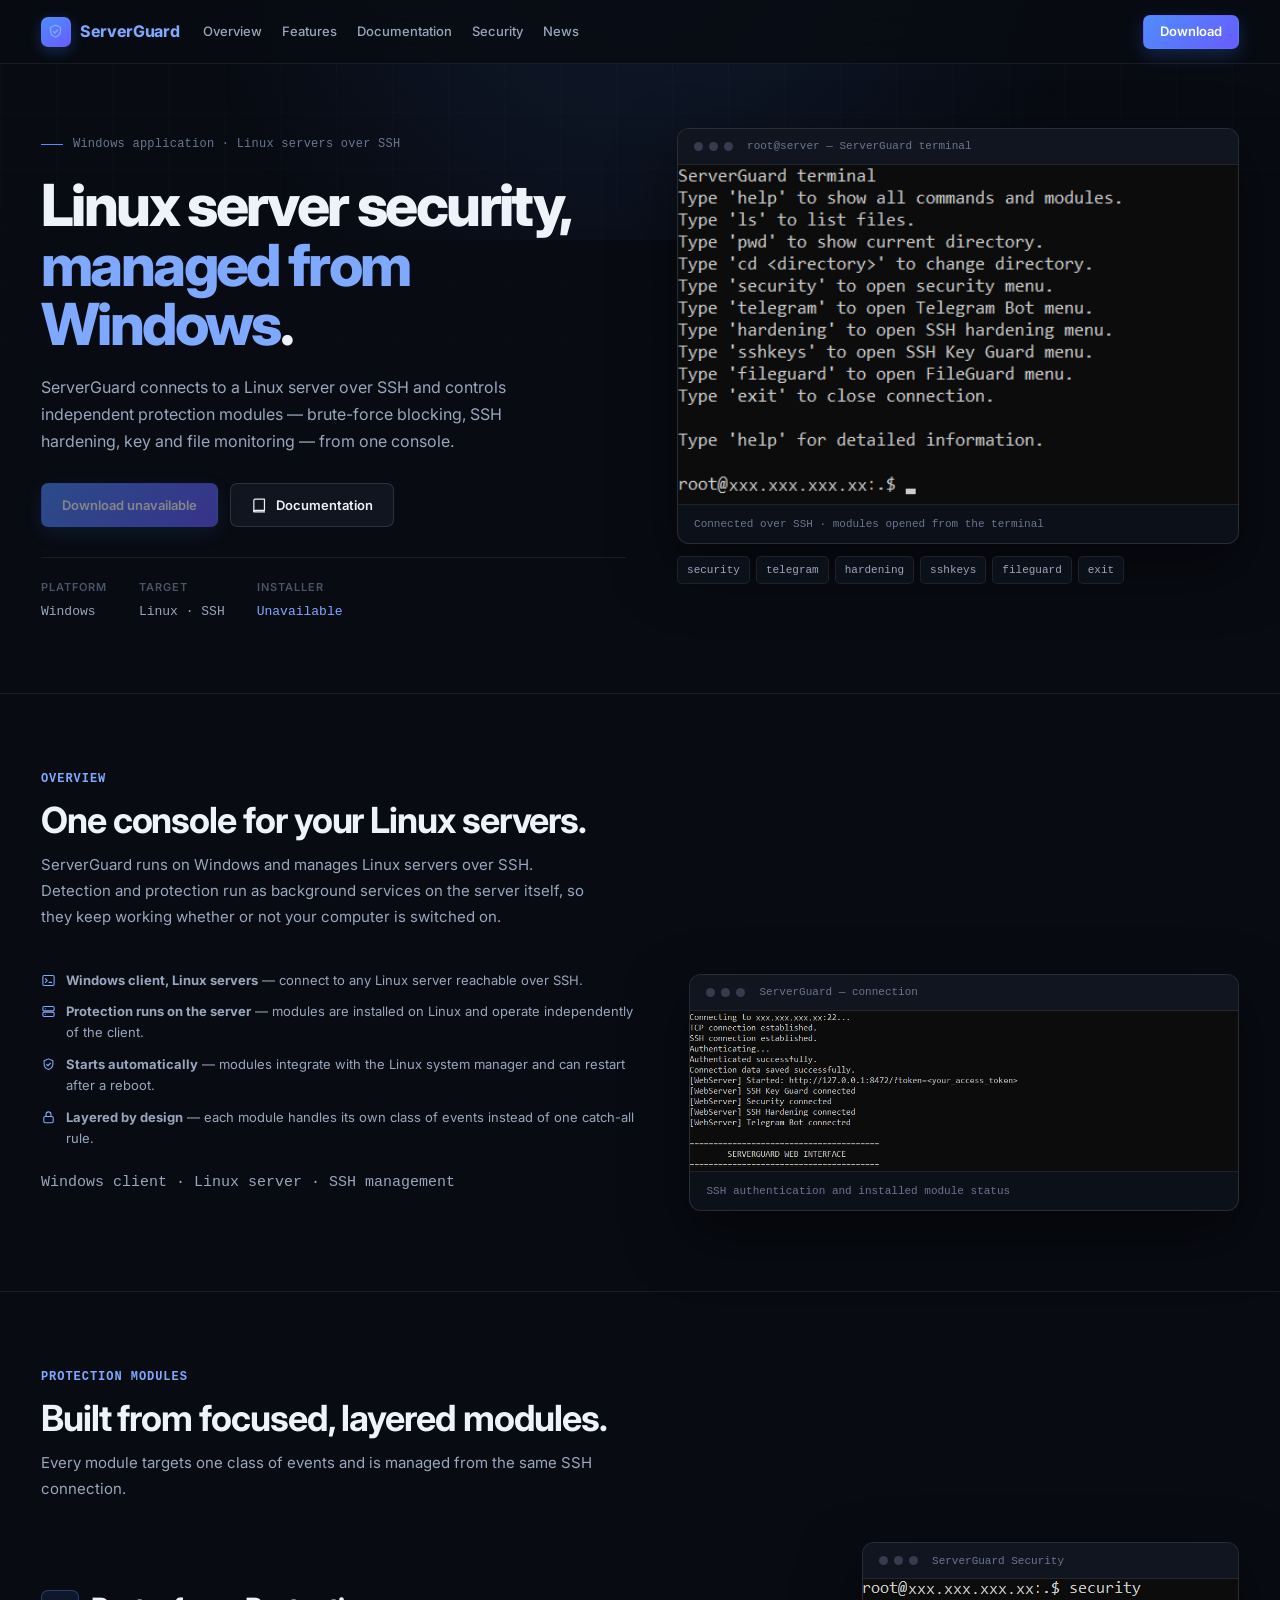
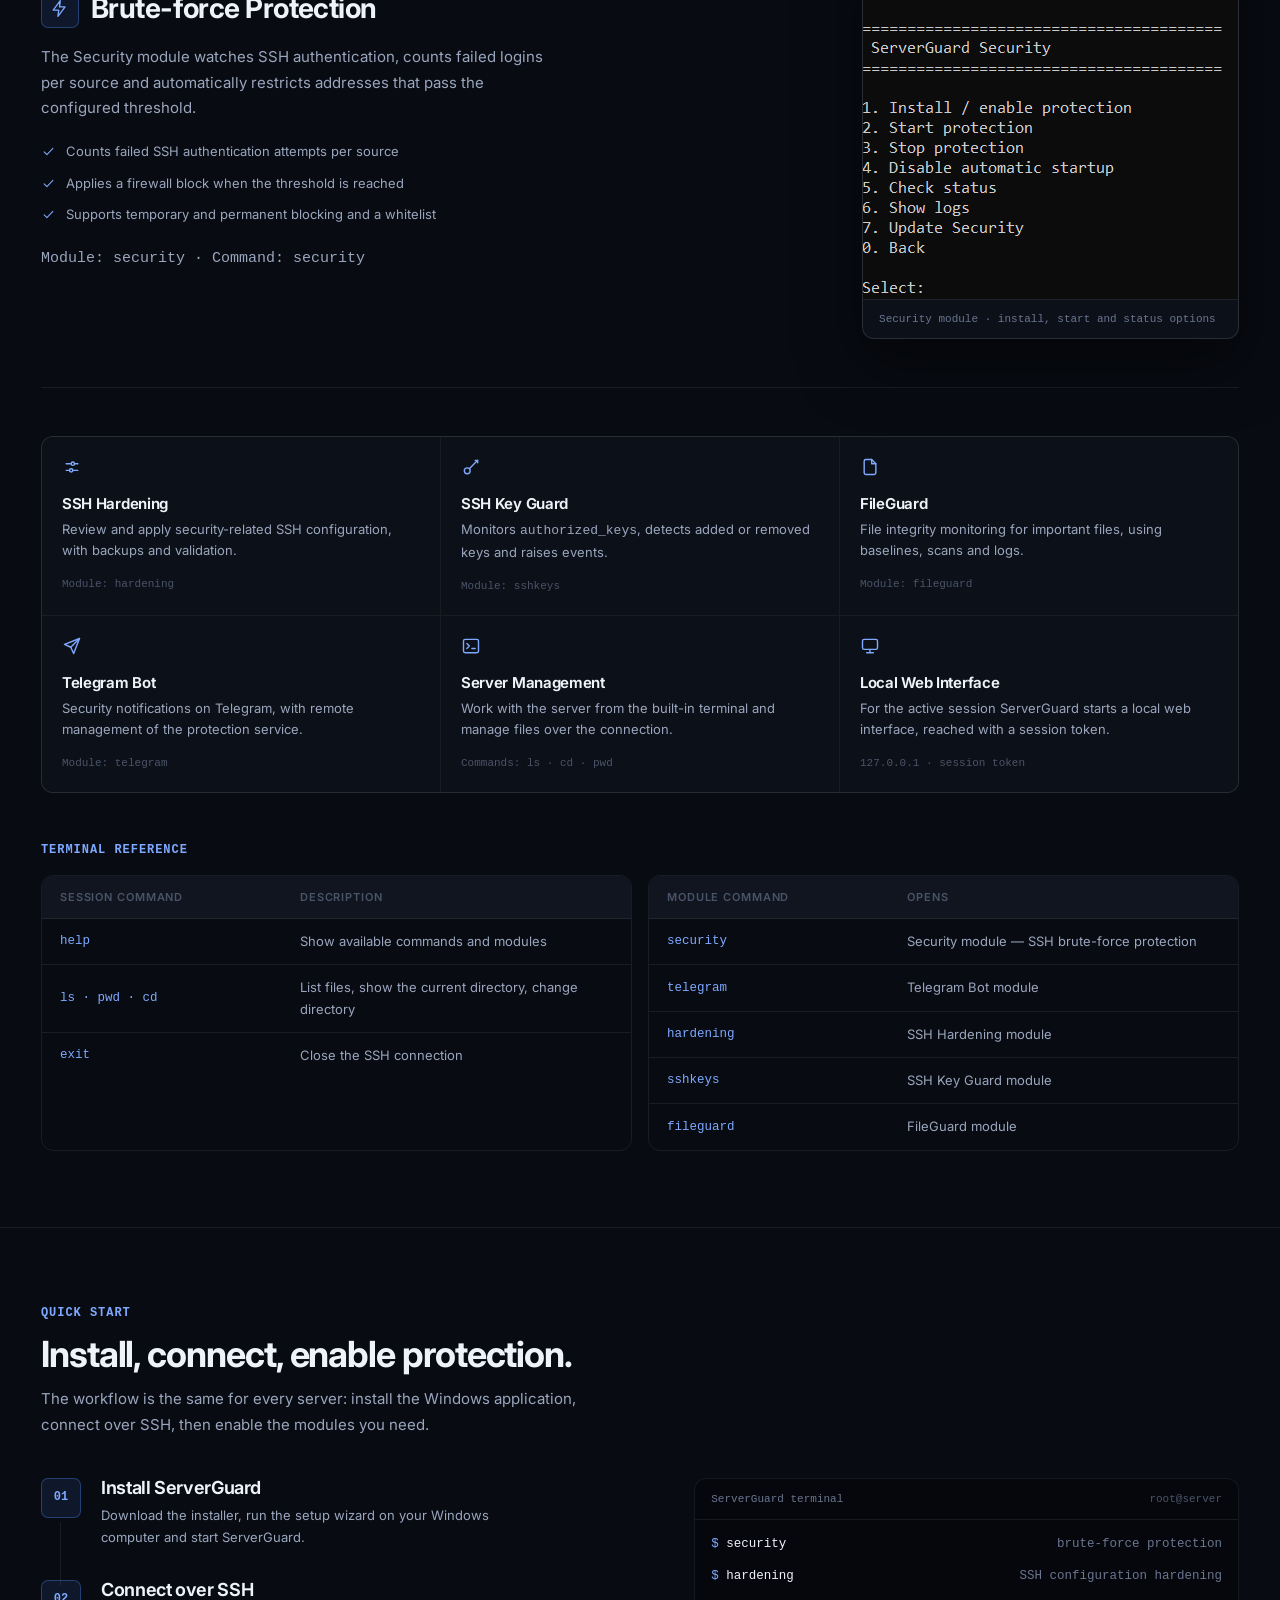
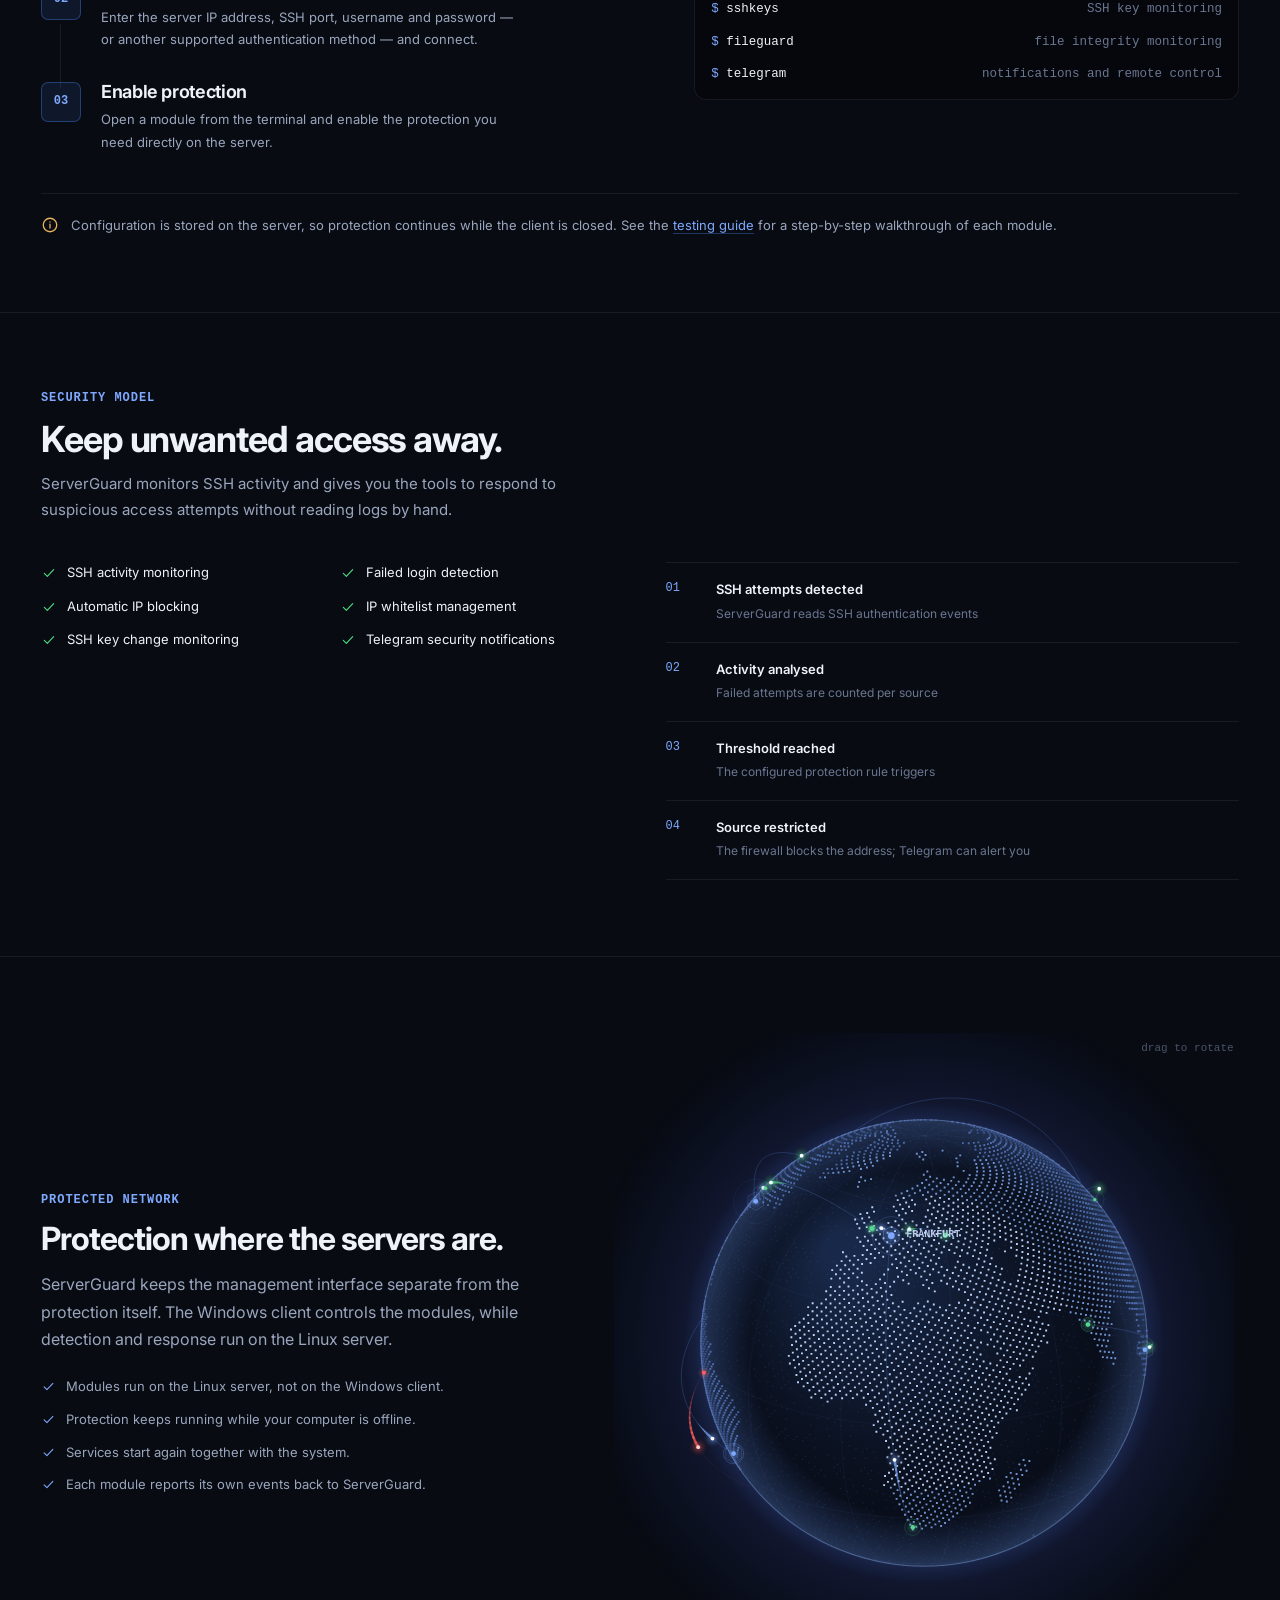
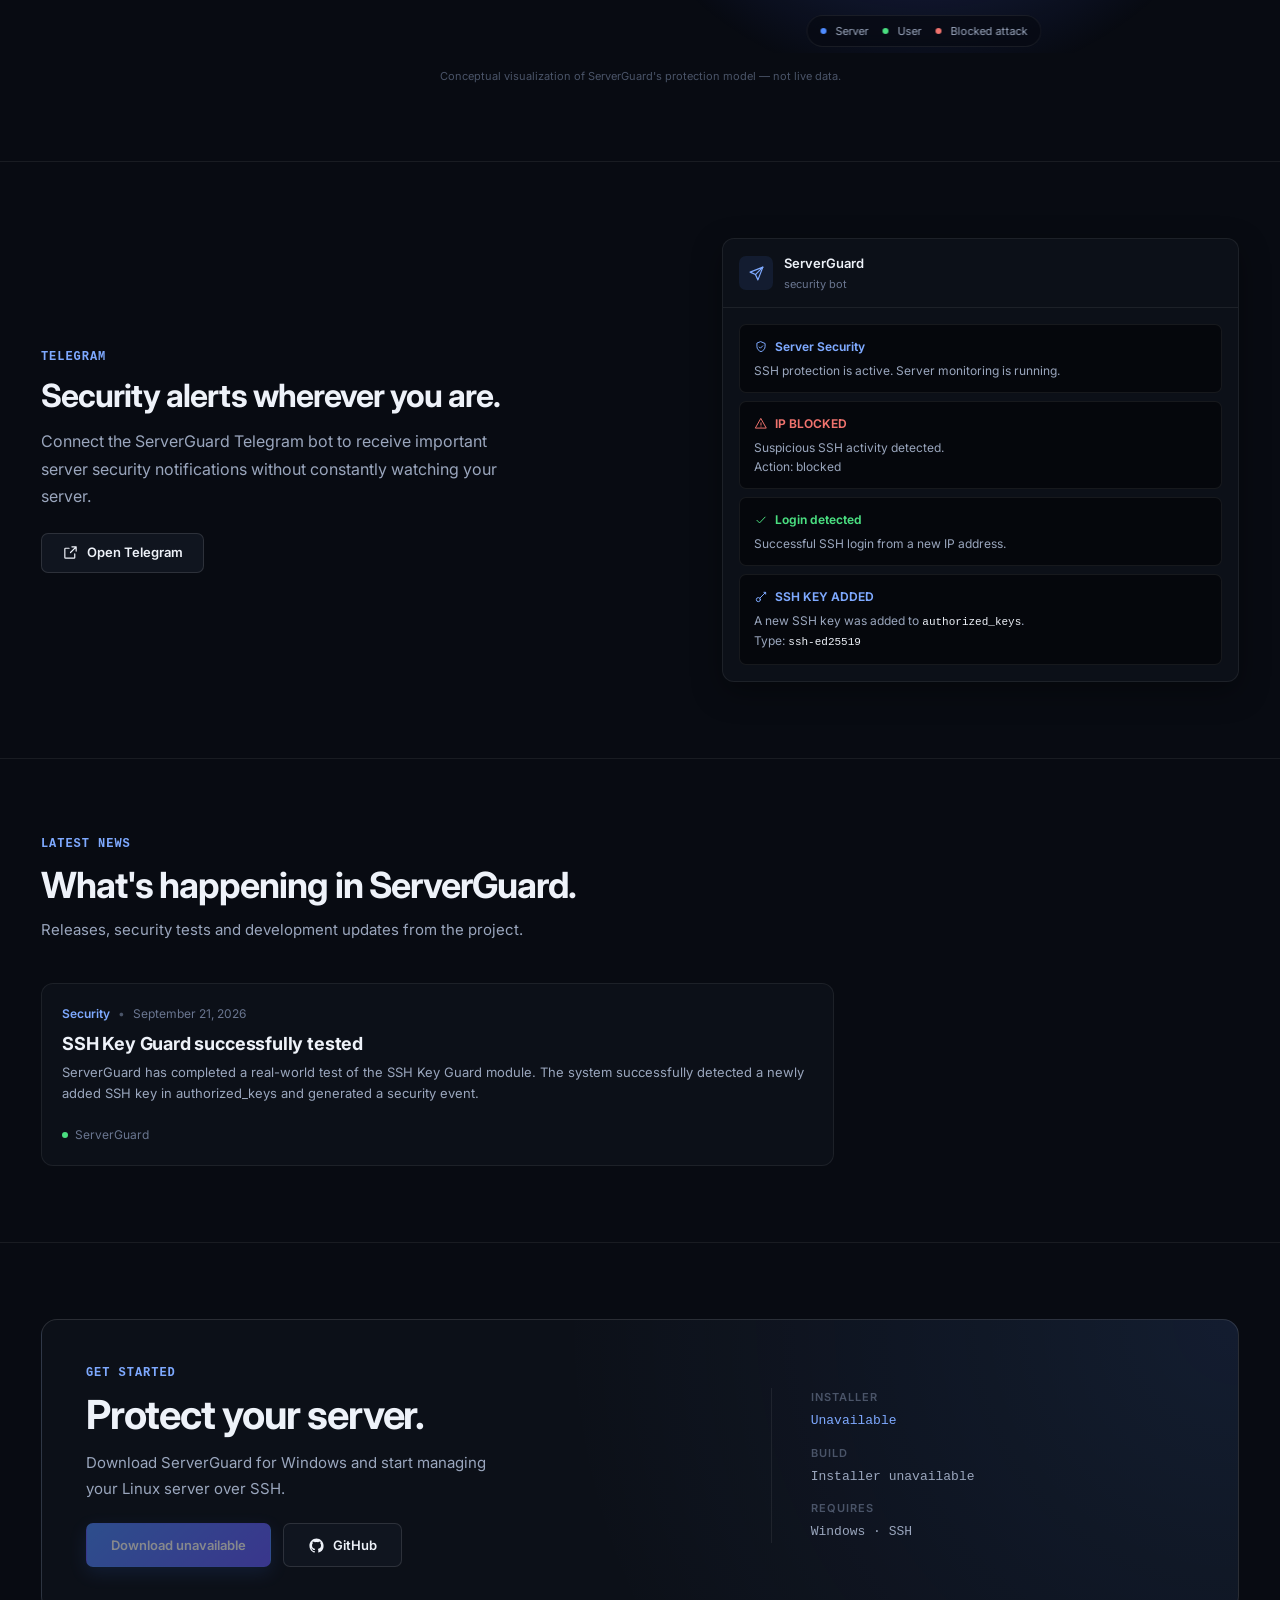
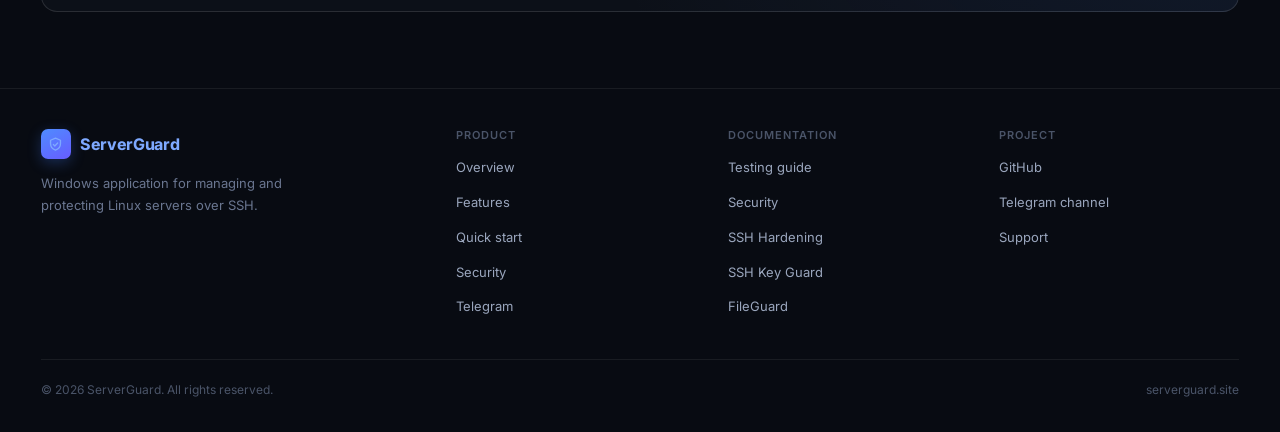
==== commit ee47207e: "fix: keep internal documentation links in the current tab Remove target=_blank from the landing page" ====
--- a/index.html
+++ b/index.html
@@ -132,7 +132,7 @@
         <nav class="nav-links" aria-label="Primary">
             <a href="#overview">Overview</a>
             <a href="#features">Features</a>
-            <a href="documentation/index.html" target="_blank" rel="noopener noreferrer">Documentation</a>
+            <a href="documentation/index.html">Documentation</a>
             <a href="#security">Security</a>
             <a href="#news">News</a>
         </nav>
@@ -179,8 +179,6 @@
     <a
         href="documentation/index.html"
         class="mobile-nav-link"
-        target="_blank"
-        rel="noopener noreferrer"
     >
         Documentation
     </a>
@@ -188,8 +186,6 @@
     <a
         href="documentation/sshkeys.html"
         class="mobile-nav-link"
-        target="_blank"
-        rel="noopener noreferrer"
     >
         SSH Key Setup
     </a>
@@ -244,8 +240,6 @@
                 <a
                     href="documentation/index.html"
                     class="btn btn-secondary"
-                    target="_blank"
-                    rel="noopener noreferrer"
                 >
                     <svg class="icon" aria-hidden="true"><use href="#i-book"></use></svg>
                     Documentation
@@ -698,7 +692,7 @@
             <p>
                 Configuration is stored on the server, so protection continues
                 while the client is closed. See the
-                <a href="documentation/index.html" target="_blank" rel="noopener noreferrer">testing guide</a>
+                <a href="documentation/index.html">testing guide</a>
                 for a step-by-step walkthrough of each module.
             </p>
         </div>
@@ -1113,11 +1107,11 @@
             <div class="footer-col">
                 <h4>Documentation</h4>
                 <ul>
-                    <li><a href="documentation/index.html" target="_blank" rel="noopener noreferrer">Testing guide</a></li>
-                    <li><a href="documentation/security.html" target="_blank" rel="noopener noreferrer">Security</a></li>
-                    <li><a href="documentation/hardening.html" target="_blank" rel="noopener noreferrer">SSH Hardening</a></li>
-                    <li><a href="documentation/sshkeys.html" target="_blank" rel="noopener noreferrer">SSH Key Guard</a></li>
-                    <li><a href="documentation/fileguard.html" target="_blank" rel="noopener noreferrer">FileGuard</a></li>
+                    <li><a href="documentation/index.html">Testing guide</a></li>
+                    <li><a href="documentation/security.html">Security</a></li>
+                    <li><a href="documentation/hardening.html">SSH Hardening</a></li>
+                    <li><a href="documentation/sshkeys.html">SSH Key Guard</a></li>
+                    <li><a href="documentation/fileguard.html">FileGuard</a></li>
                 </ul>
             </div>
 
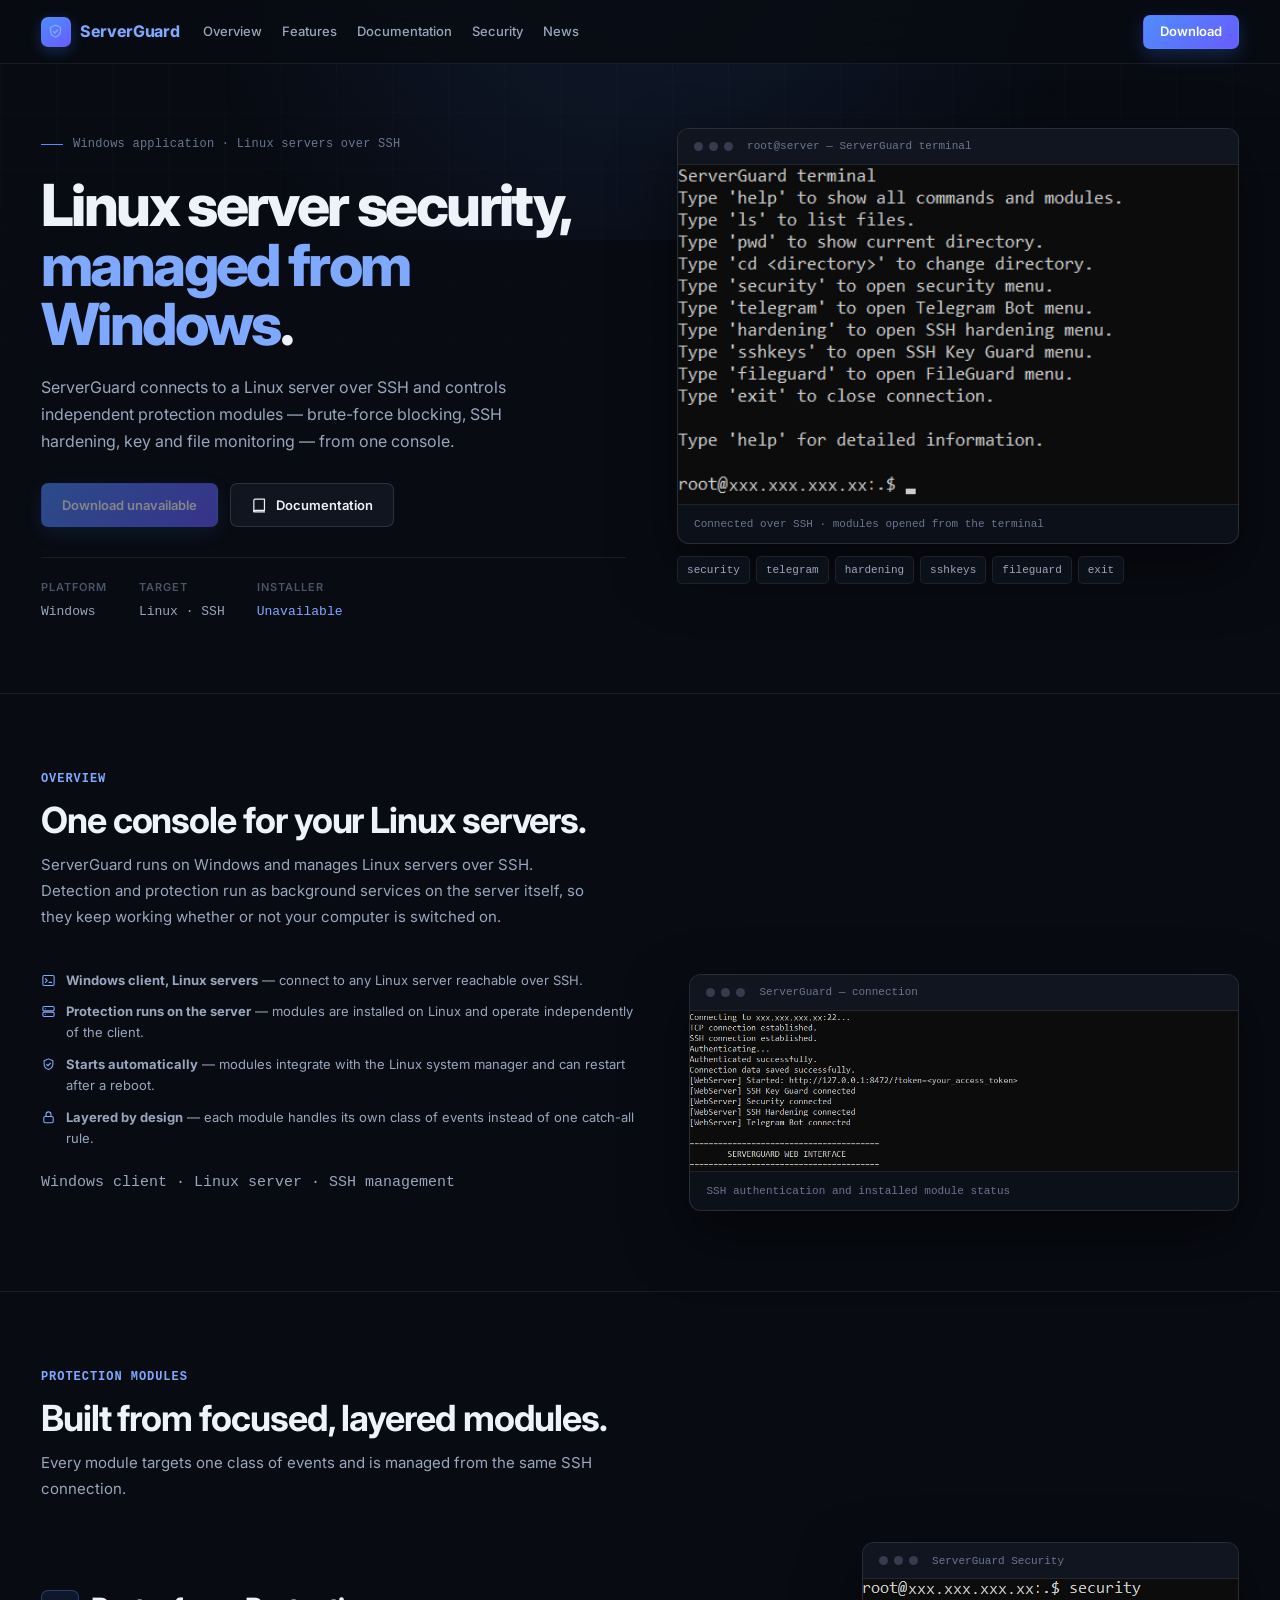
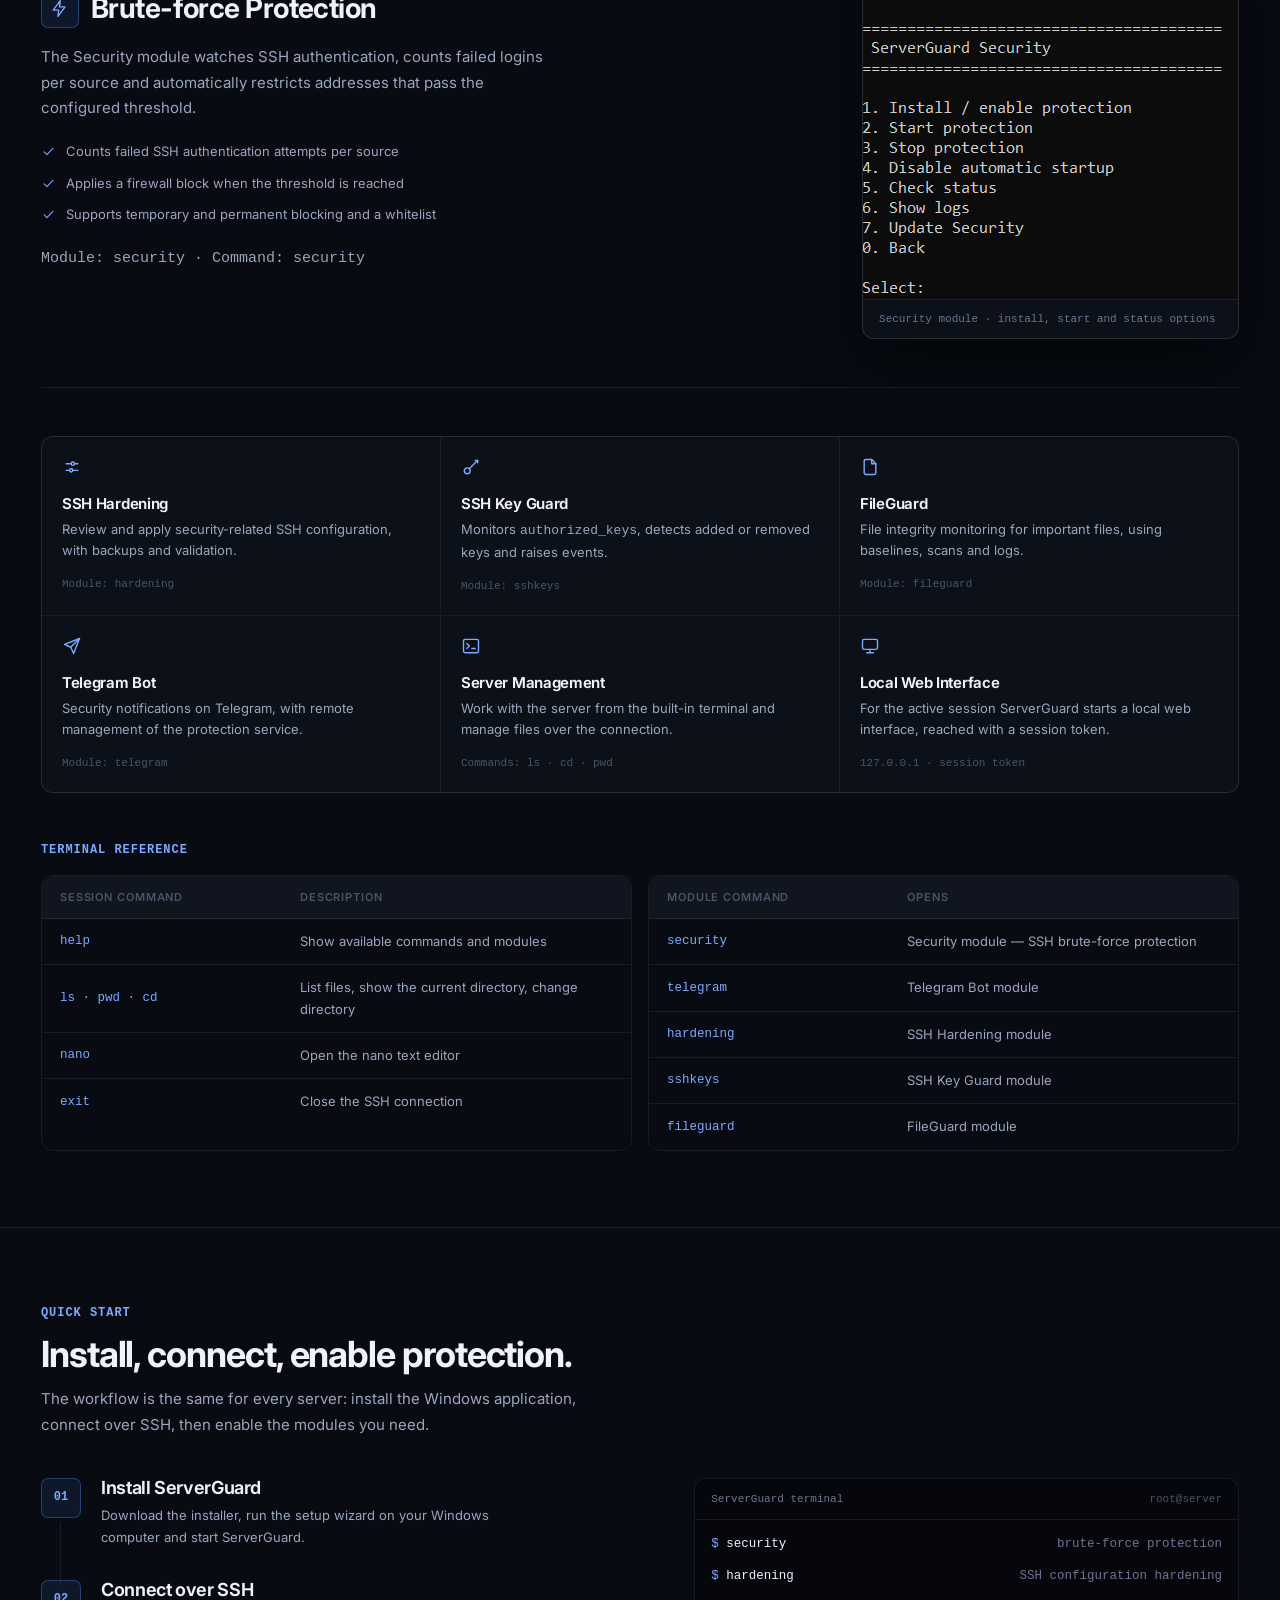
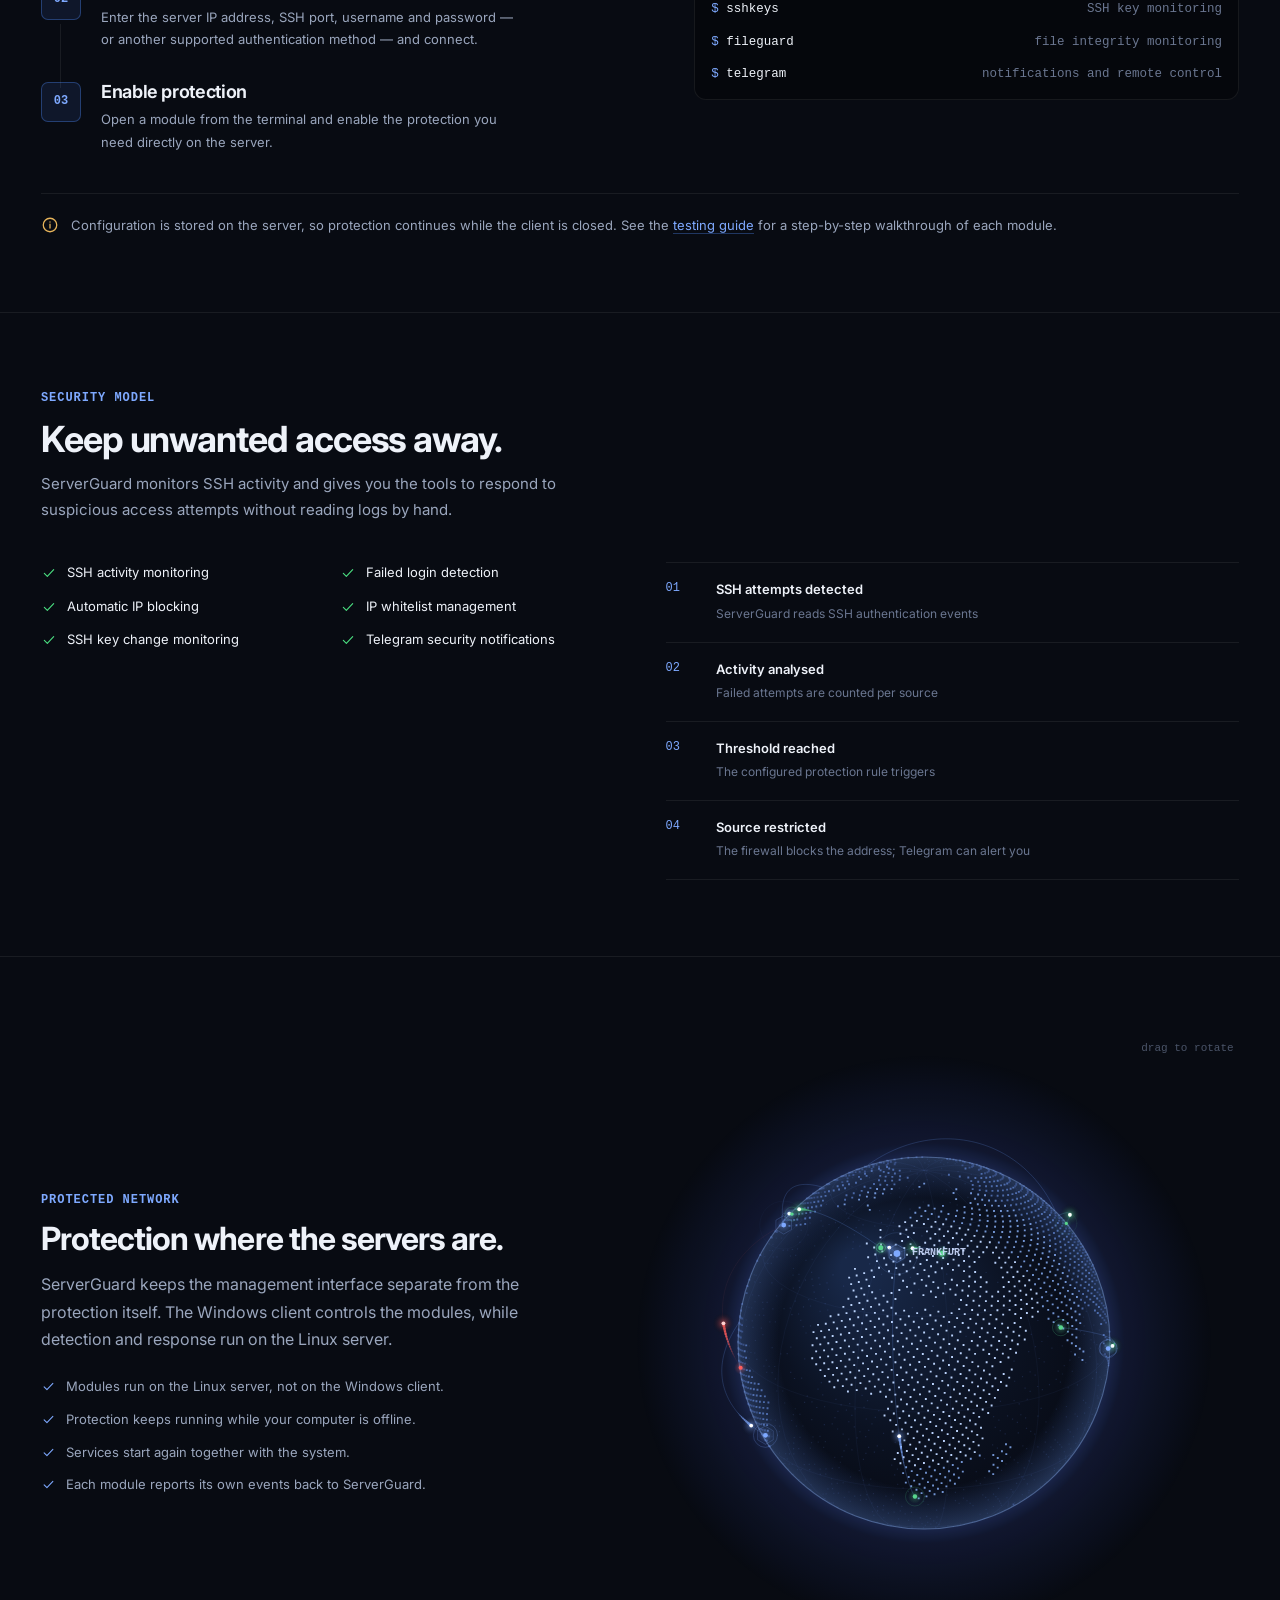
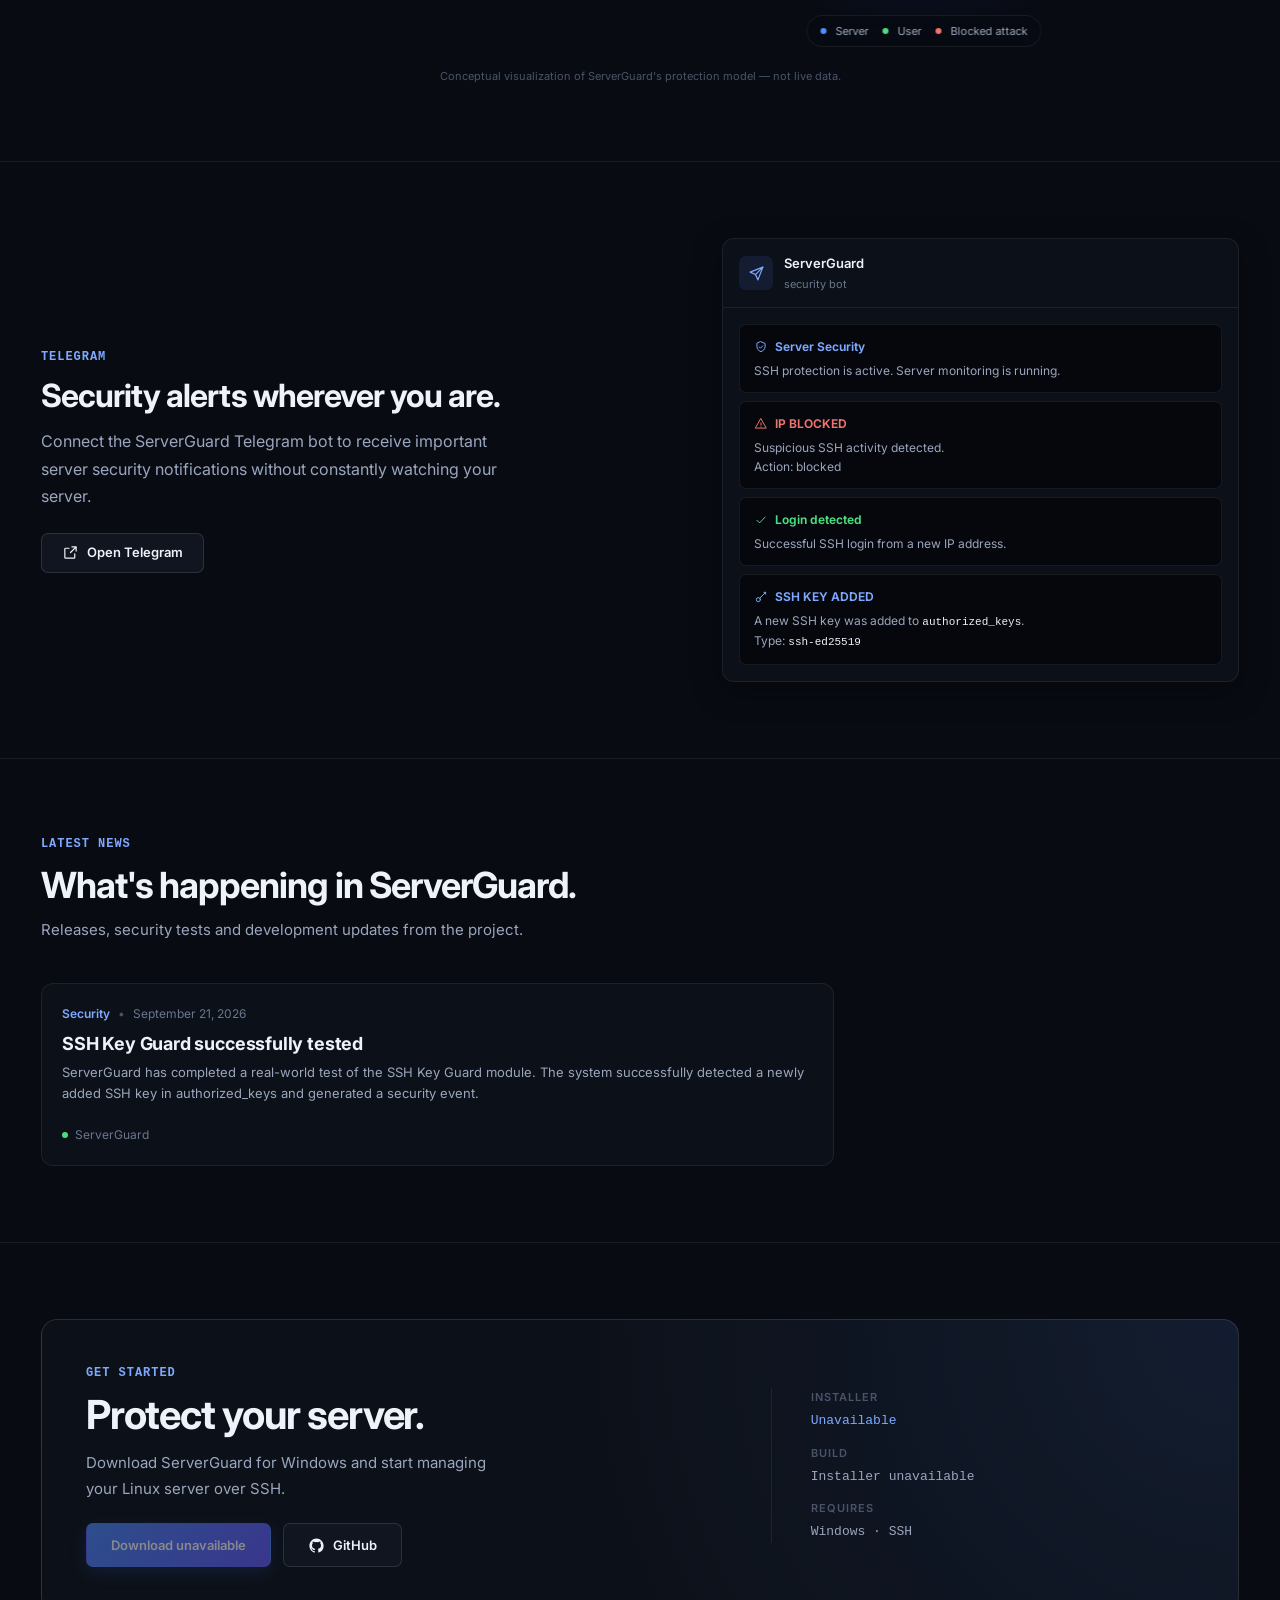
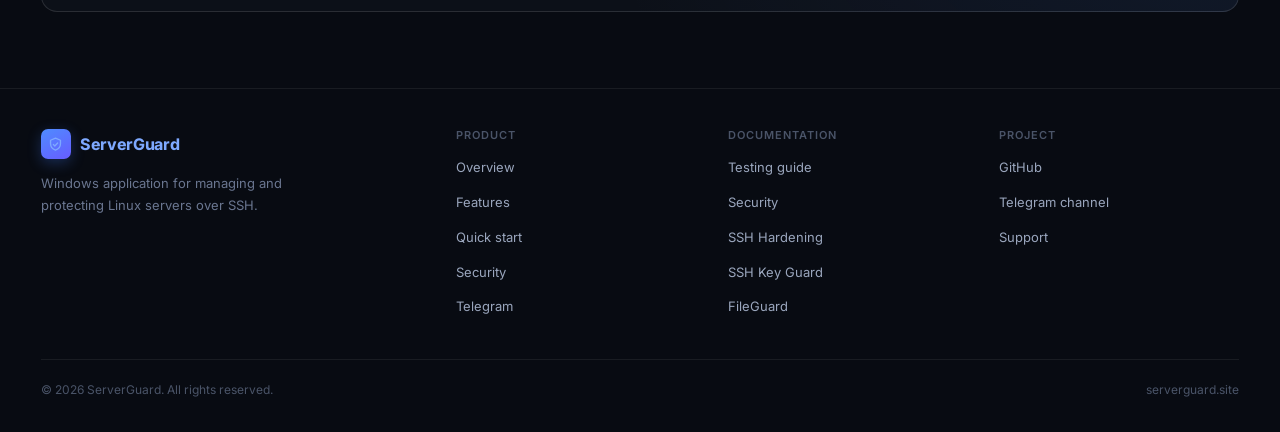
==== commit a655457d: "feat: add nano command and optimize mobile rendering Terminal reference: add a `nano` row to the ses" ====
--- a/index.html
+++ b/index.html
@@ -543,6 +543,11 @@
                 </div>
 
                 <div class="reftable-row">
+                    <div class="reftable-cmd">nano</div>
+                    <div class="reftable-purpose">Open the nano text editor</div>
+                </div>
+
+                <div class="reftable-row">
                     <div class="reftable-cmd">exit</div>
                     <div class="reftable-purpose">Close the SSH connection</div>
                 </div>
--- a/css/style.css
+++ b/css/style.css
@@ -1757,6 +1757,22 @@
 
 
 /* =========================================================
+   PERFORMANCE — SMALL SCREENS
+   A blurred fixed header is expensive to repaint while the page
+   scrolls. On phones use a near-opaque background instead.
+   ========================================================= */
+
+@media (max-width: 720px) {
+
+    .site-header {
+        background: rgba(8, 11, 18, 0.96);
+        backdrop-filter: none;
+        -webkit-backdrop-filter: none;
+    }
+}
+
+
+/* =========================================================
    REDUCED MOTION
    ========================================================= */
 
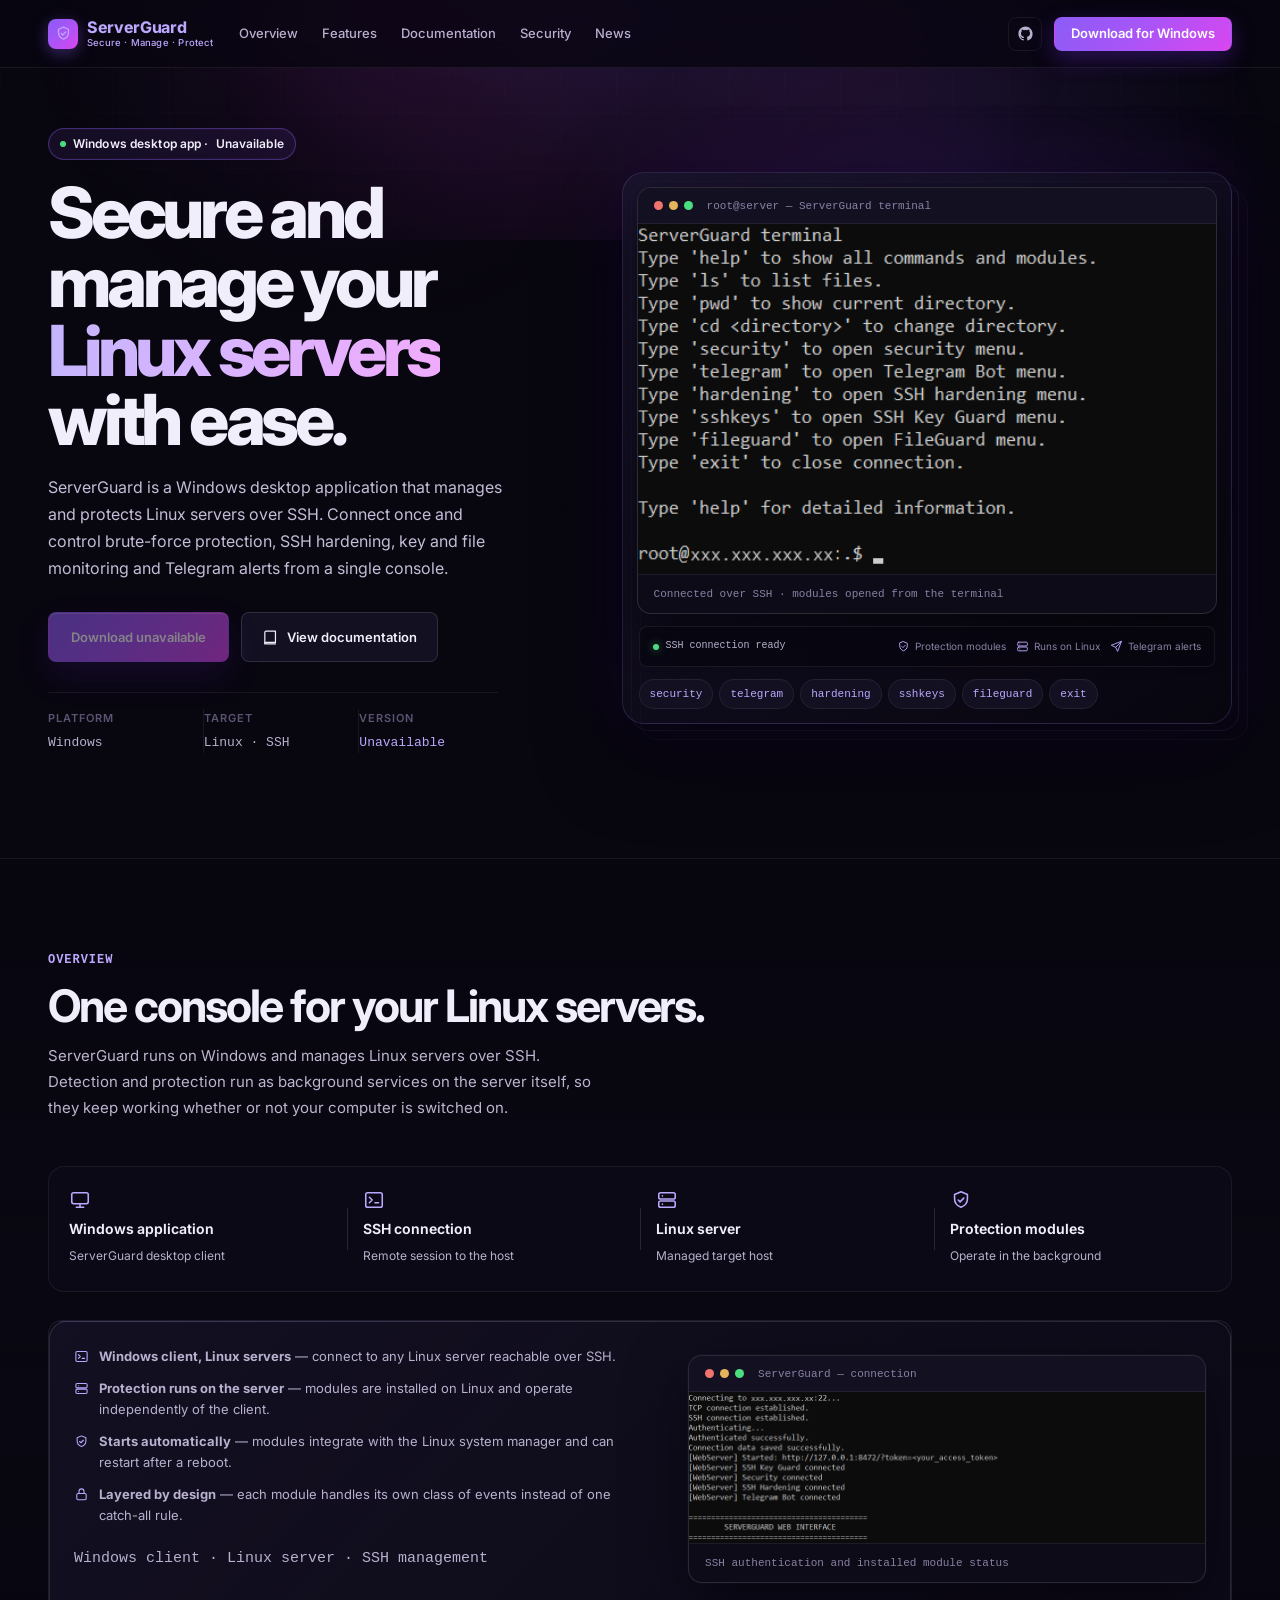
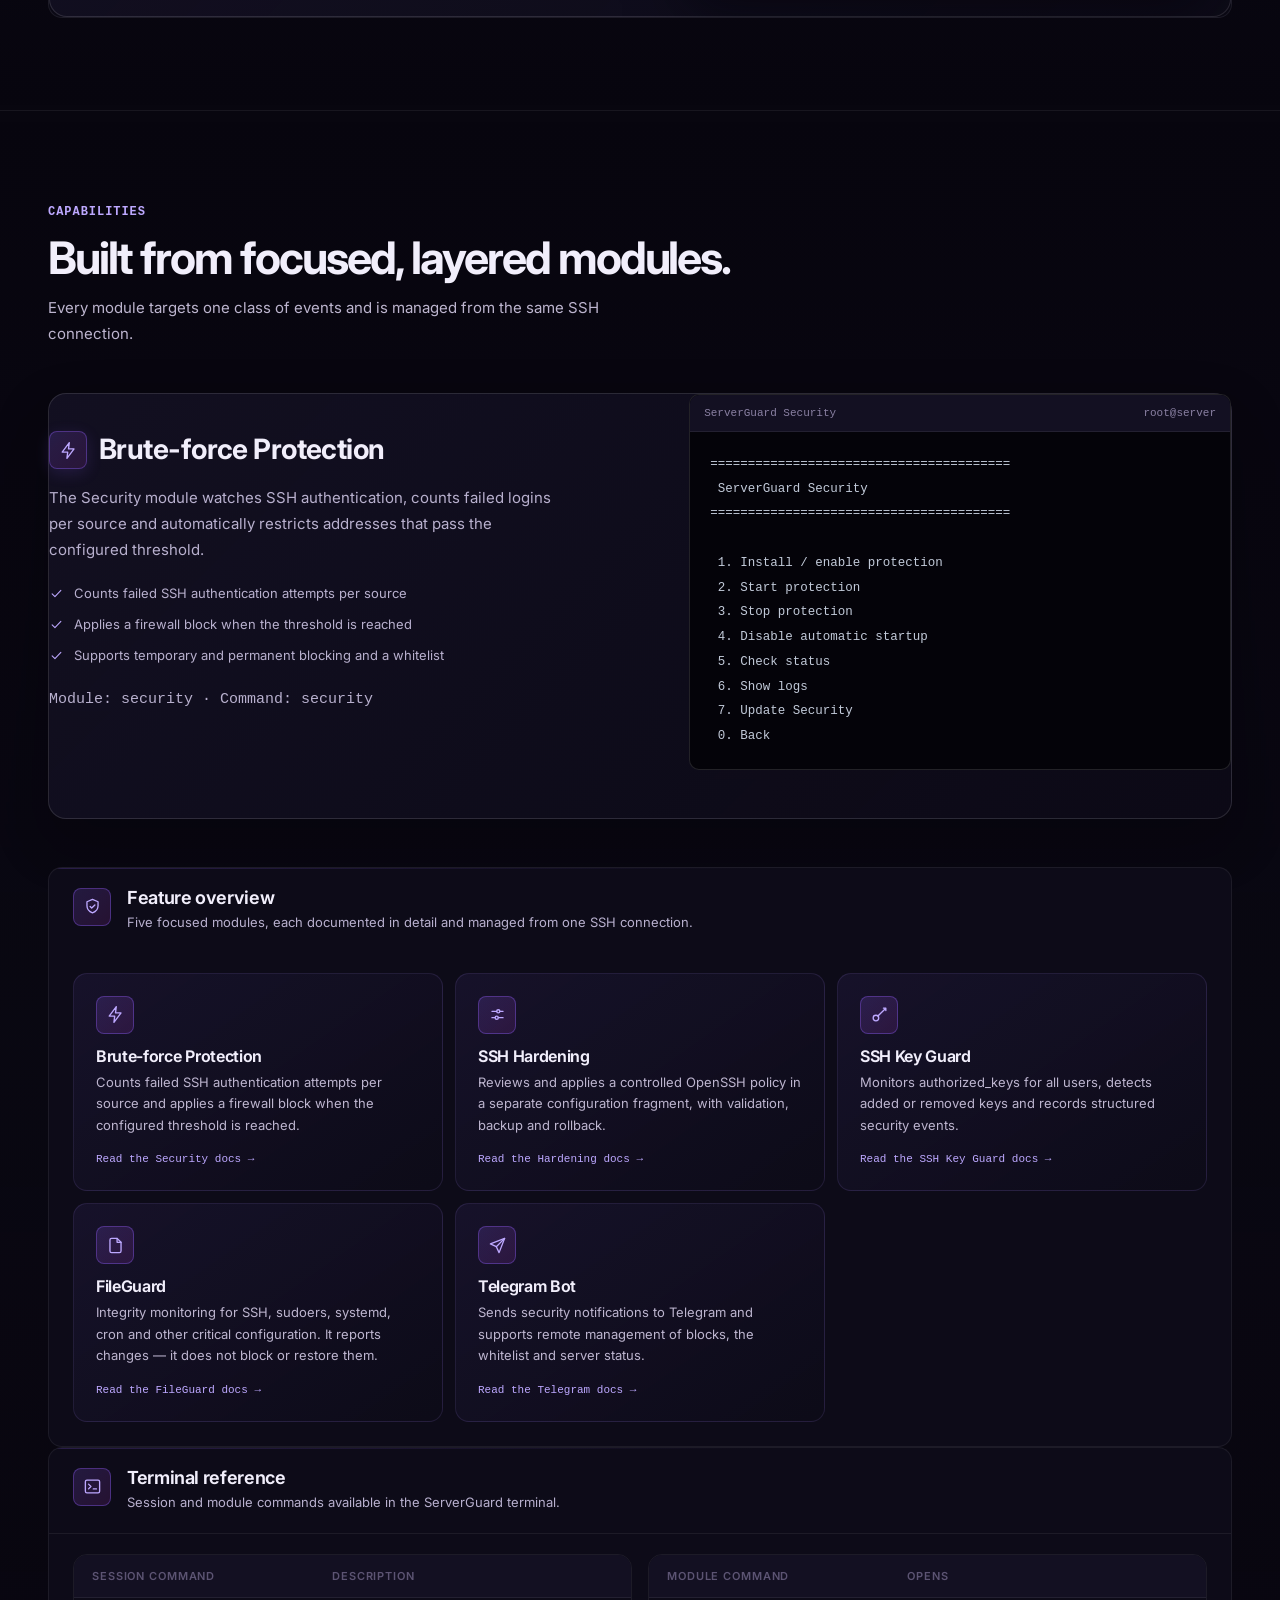
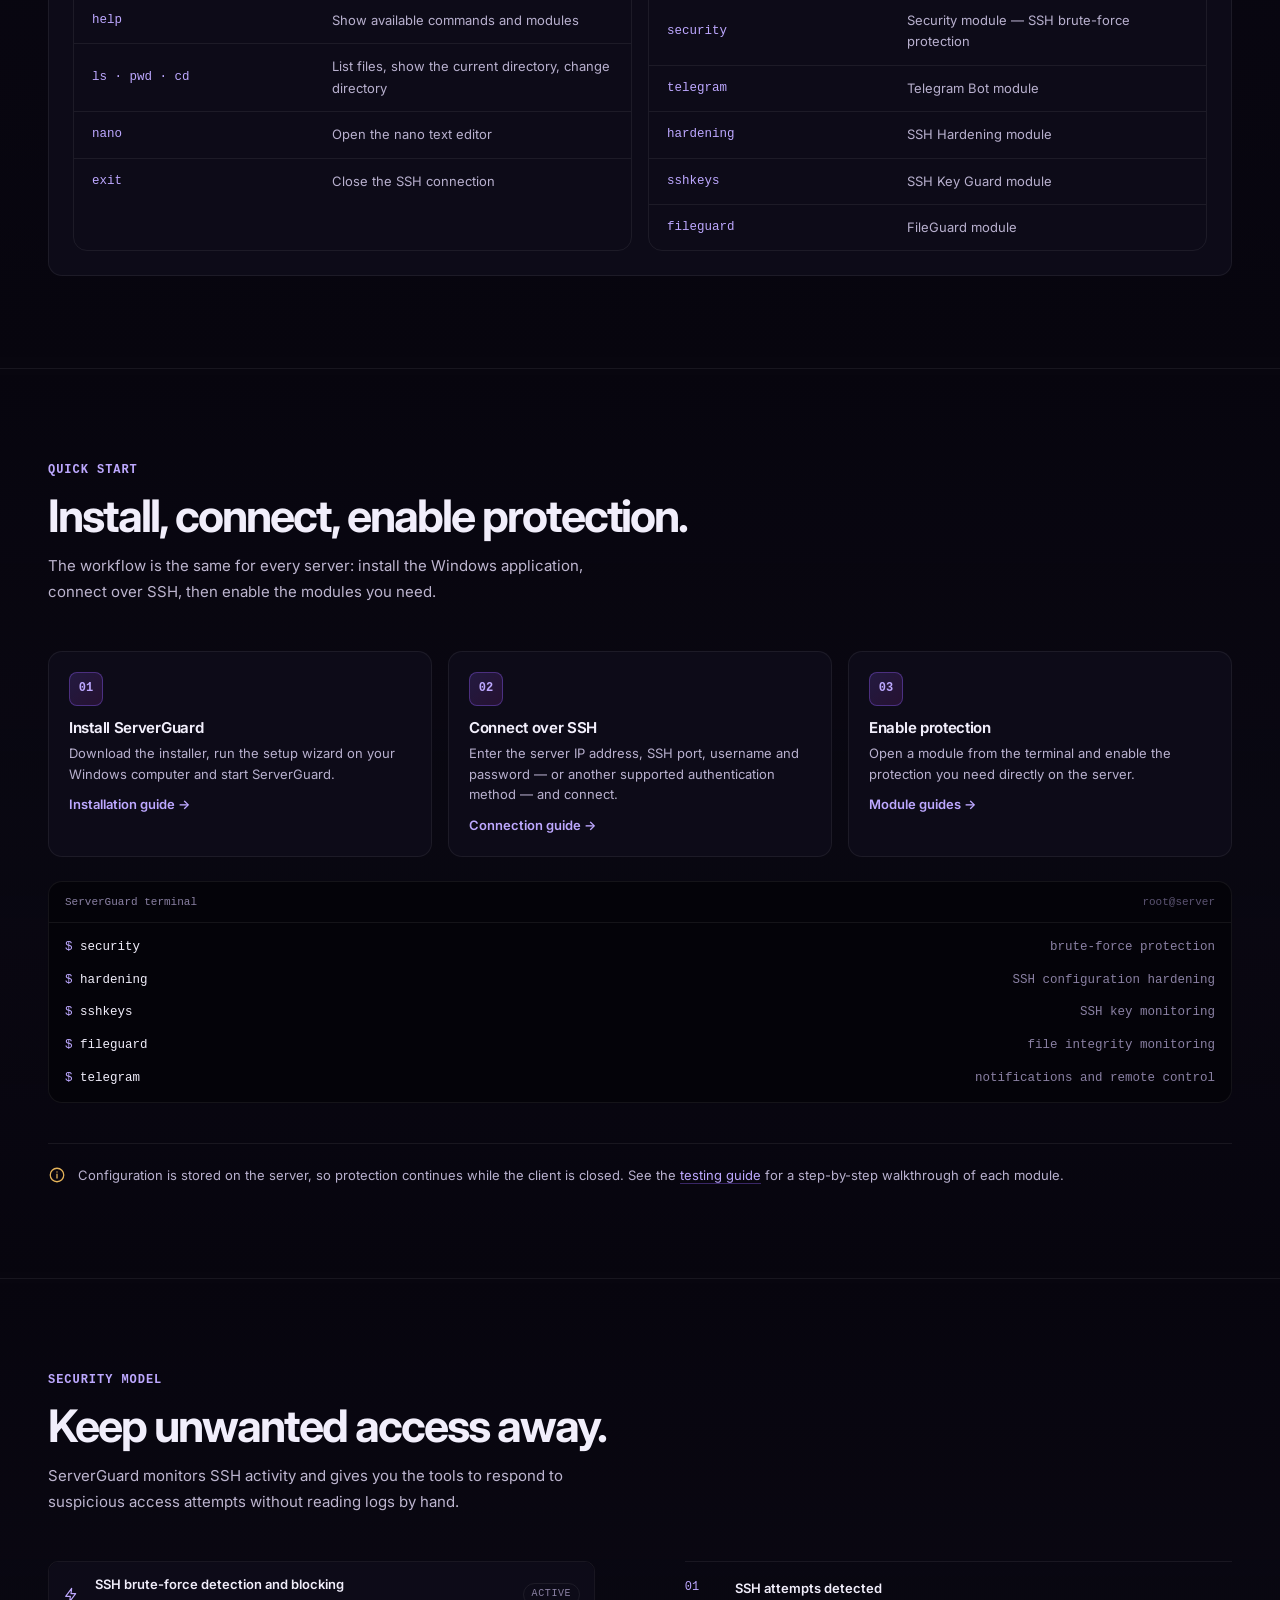
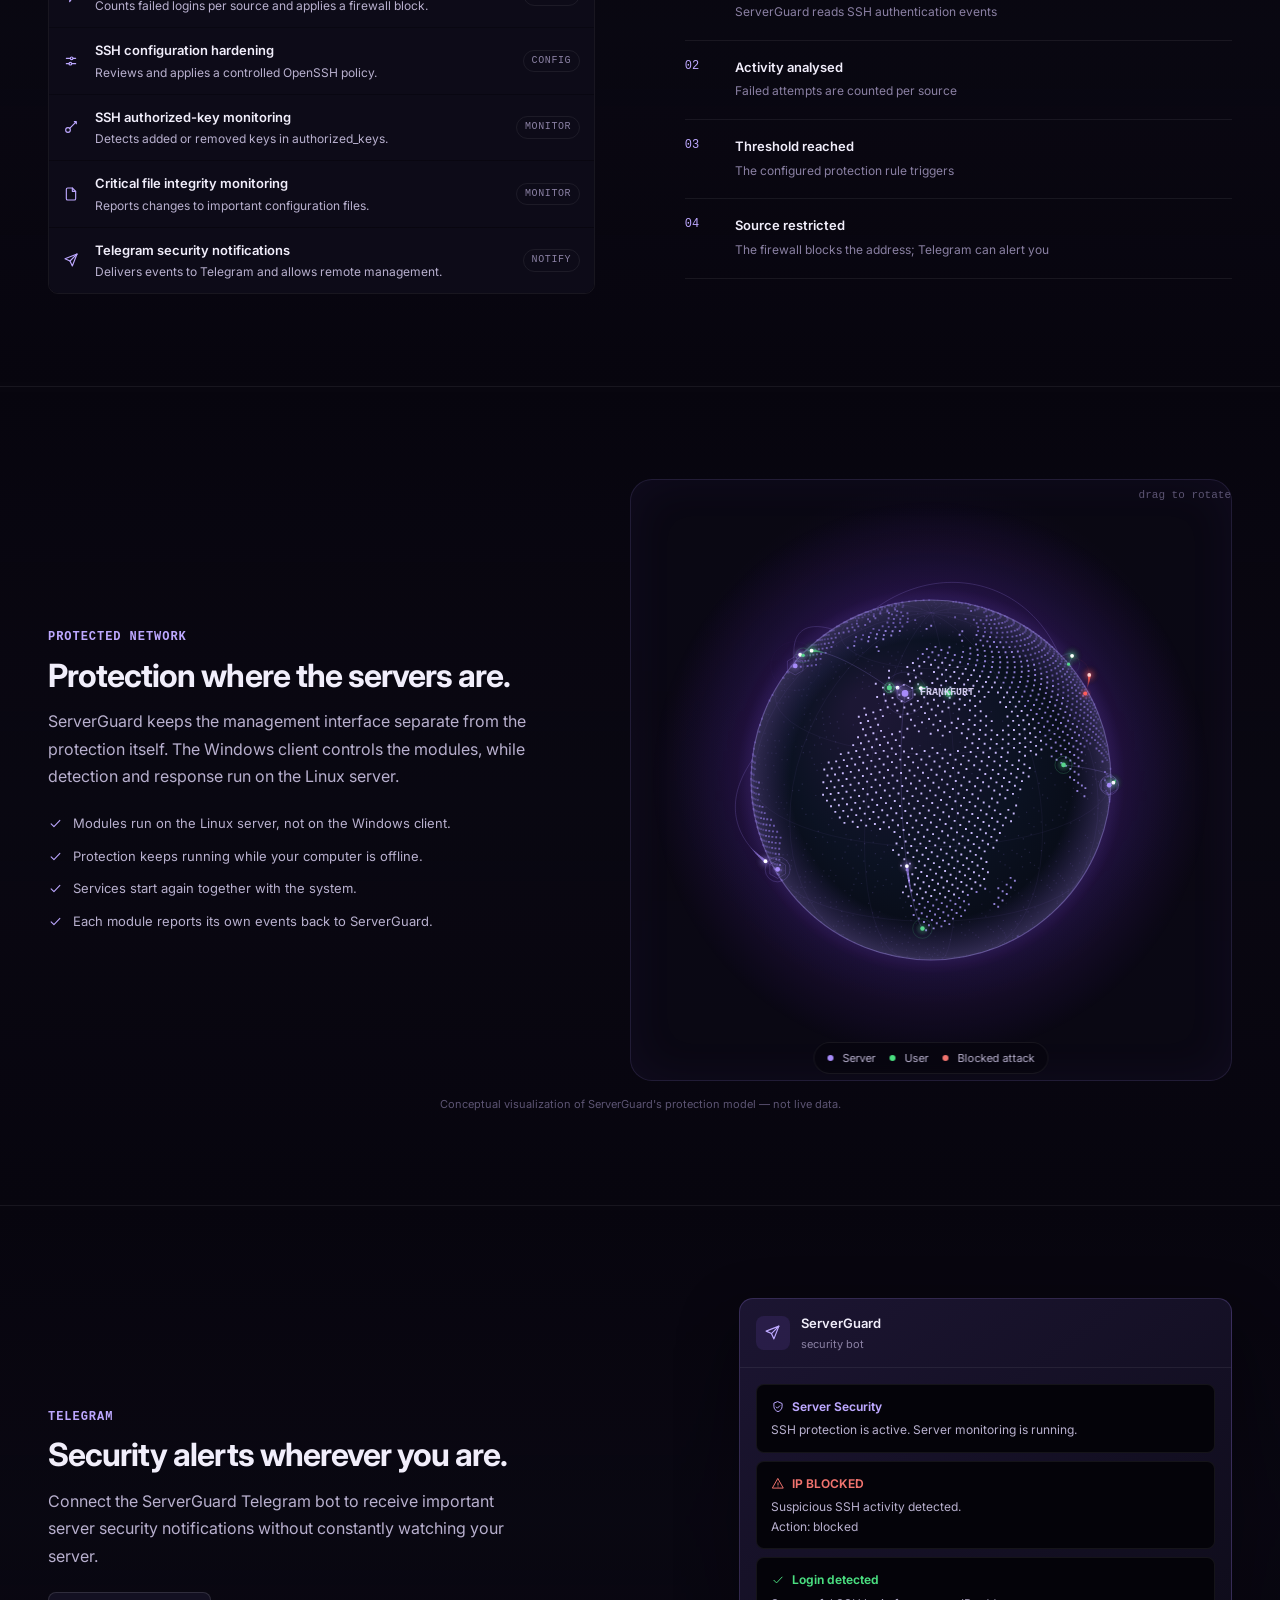
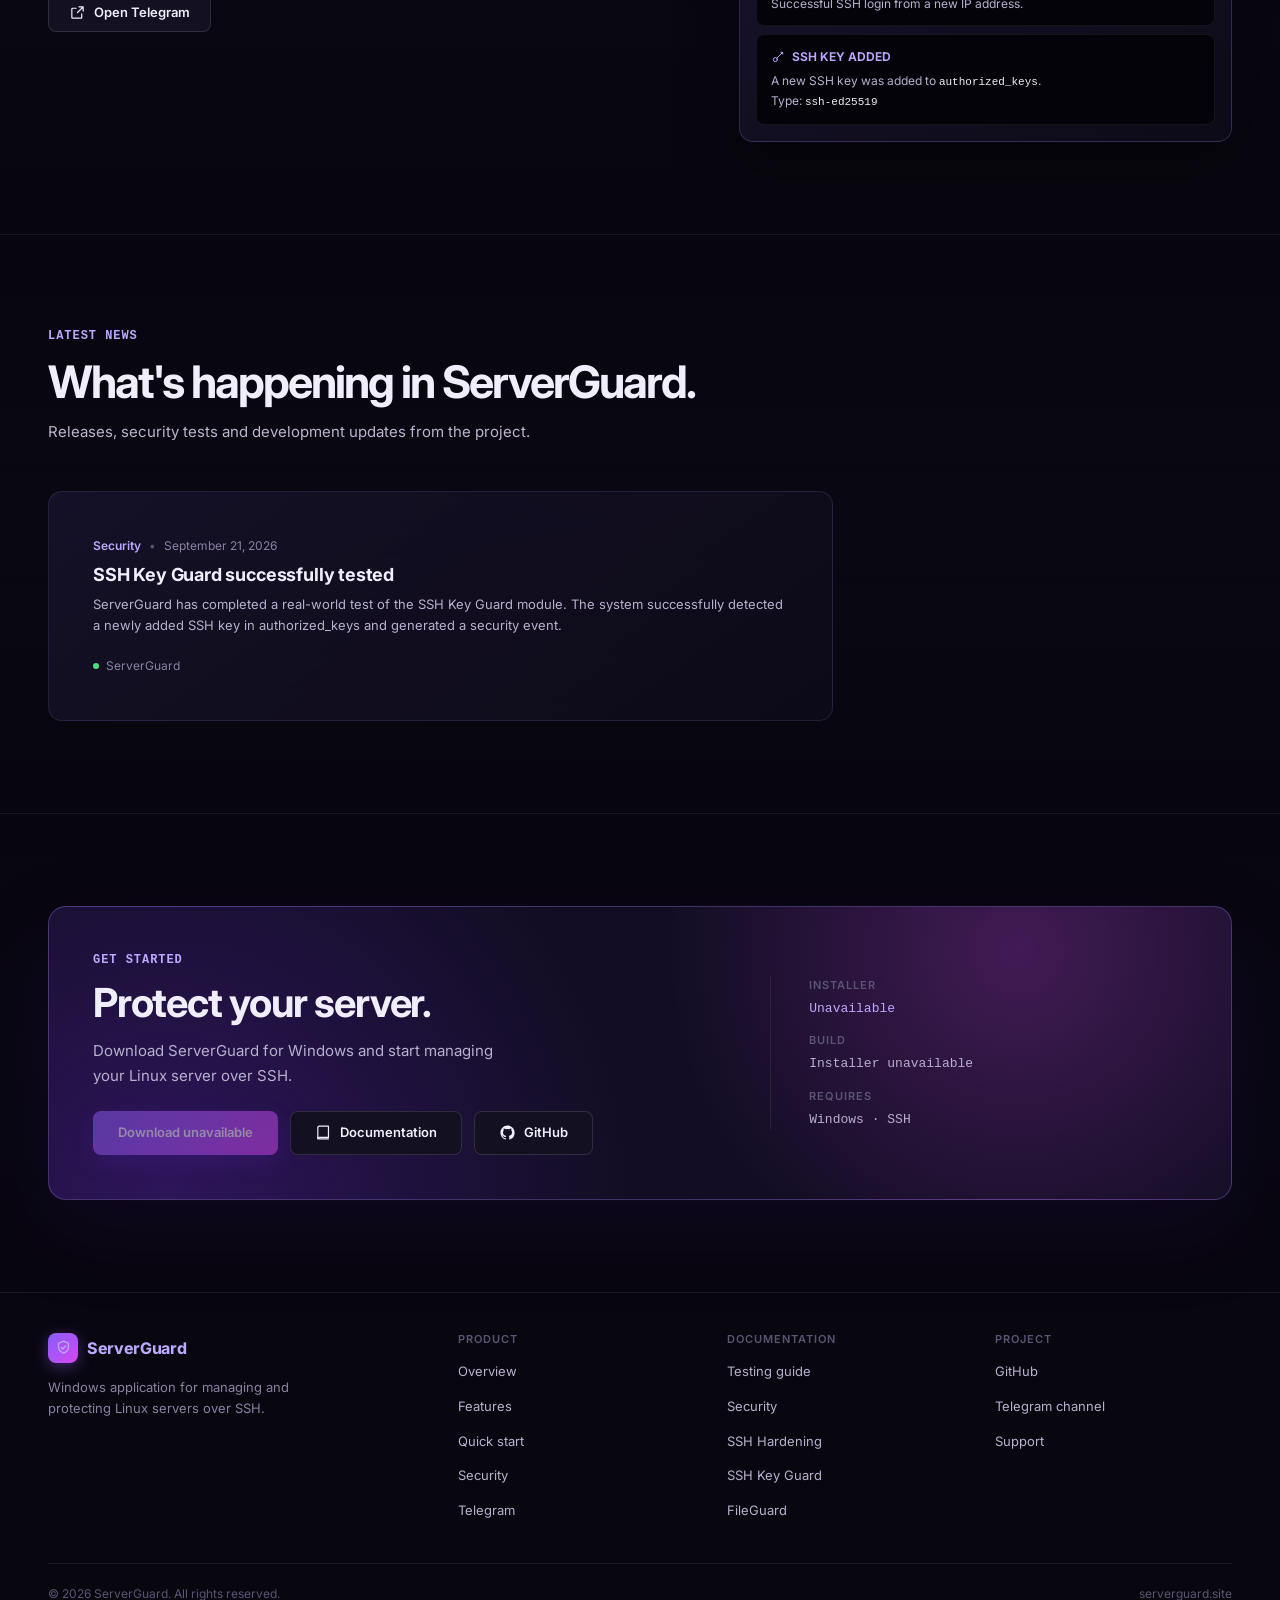
==== commit 1671326f: "polish ServerGuard website and documentation" ====
--- a/index.html
+++ b/index.html
@@ -71,6 +71,7 @@
     >
 
     <link rel="stylesheet" href="css/tokens.css">
+    <link rel="stylesheet" href="css/components.css">
     <link rel="stylesheet" href="css/style.css">
 
     <script>document.documentElement.classList.add("js");</script>
@@ -126,7 +127,10 @@
             <span class="logo-mark">
                 <svg class="icon" aria-hidden="true"><use href="#i-shield-check"></use></svg>
             </span>
-            <span class="logo-word">Server<span>Guard</span></span>
+            <span class="logo-text">
+                <span class="logo-word">Server<span>Guard</span></span>
+                <span class="logo-tagline">Secure · Manage · Protect</span>
+            </span>
         </a>
 
         <nav class="nav-links" aria-label="Primary">
@@ -139,8 +143,19 @@
 
         <div class="nav-actions">
 
-            <a href="#download" class="btn btn-primary">
-                Download
+            <a
+                href="https://github.com/Lukas6623/ServerGuardCode"
+                class="nav-icon-link"
+                target="_blank"
+                rel="noopener noreferrer"
+                aria-label="ServerGuard on GitHub"
+            >
+                <svg class="icon icon-fill" aria-hidden="true"><use href="#i-github"></use></svg>
+            </a>
+
+            <a href="#download" class="btn btn-primary nav-download">
+                <span class="btn-label-full">Download for Windows</span>
+                <span class="btn-label-short">Download</span>
             </a>
 
             <button
@@ -190,6 +205,15 @@
         SSH Key Setup
     </a>
 
+    <a
+        href="https://github.com/Lukas6623/ServerGuardCode"
+        class="mobile-nav-link"
+        target="_blank"
+        rel="noopener noreferrer"
+    >
+        GitHub
+    </a>
+
     <a href="#download" class="btn btn-primary">
         Download ServerGuard
     </a>
@@ -210,19 +234,21 @@
 
         <div class="hero-copy reveal">
 
-            <p class="hero-eyebrow">
-                Windows application · Linux servers over SSH
-            </p>
+            <span class="badge hero-badge">
+                <span class="badge-dot" aria-hidden="true"></span>
+                Windows desktop app · <span class="latest-version">Checking…</span>
+            </span>
 
             <h1>
-                Linux server security,
-                <em>managed from Windows</em>.
+                Secure and manage your
+                <em>Linux servers</em> with ease.
             </h1>
 
             <p class="hero-description">
-                ServerGuard connects to a Linux server over SSH and controls
-                independent protection modules — brute-force blocking, SSH
-                hardening, key and file monitoring — from one console.
+                ServerGuard is a Windows desktop application that manages and
+                protects Linux servers over SSH. Connect once and control
+                brute-force protection, SSH hardening, key and file monitoring
+                and Telegram alerts from a single console.
             </p>
 
             <div class="hero-actions">
@@ -234,7 +260,7 @@
                     rel="noopener noreferrer"
                 >
                     <svg class="icon" aria-hidden="true"><use href="#i-download"></use></svg>
-                    Download ServerGuard
+                    Download for Windows
                 </a>
 
                 <a
@@ -242,7 +268,7 @@
                     class="btn btn-secondary"
                 >
                     <svg class="icon" aria-hidden="true"><use href="#i-book"></use></svg>
-                    Documentation
+                    View documentation
                 </a>
 
             </div>
@@ -257,7 +283,7 @@
                     <dd>Linux · SSH</dd>
                 </div>
                 <div>
-                    <dt>Installer</dt>
+                    <dt>Version</dt>
                     <dd class="latest-version">Checking…</dd>
                 </div>
             </dl>
@@ -287,6 +313,15 @@
                     Connected over SSH · modules opened from the terminal
                 </p>
 
+            </div>
+
+            <div class="hero-proof" aria-label="ServerGuard connection details">
+                <div class="hero-proof-status"><span></span> SSH connection ready</div>
+                <div class="hero-proof-items">
+                    <span><svg class="icon" aria-hidden="true"><use href="#i-shield-check"></use></svg> Protection modules</span>
+                    <span><svg class="icon" aria-hidden="true"><use href="#i-server"></use></svg> Runs on Linux</span>
+                    <span><svg class="icon" aria-hidden="true"><use href="#i-send"></use></svg> Telegram alerts</span>
+                </div>
             </div>
 
             <div class="hero-commands" aria-label="ServerGuard terminal commands">
@@ -324,9 +359,45 @@
             </p>
         </div>
 
-        <div class="feature-prime feature-prime--flush">
-
-            <div class="feature-prime-copy reveal">
+        <ul class="pipeline reveal" aria-label="How ServerGuard works">
+
+            <li class="pipeline-node">
+                <svg class="icon" aria-hidden="true"><use href="#i-monitor"></use></svg>
+                <strong>Windows application</strong>
+                <span>ServerGuard desktop client</span>
+            </li>
+
+            <li class="pipeline-arrow" aria-hidden="true">→</li>
+
+            <li class="pipeline-node">
+                <svg class="icon" aria-hidden="true"><use href="#i-terminal"></use></svg>
+                <strong>SSH connection</strong>
+                <span>Remote session to the host</span>
+            </li>
+
+            <li class="pipeline-arrow" aria-hidden="true">→</li>
+
+            <li class="pipeline-node">
+                <svg class="icon" aria-hidden="true"><use href="#i-server"></use></svg>
+                <strong>Linux server</strong>
+                <span>Managed target host</span>
+            </li>
+
+            <li class="pipeline-arrow" aria-hidden="true">→</li>
+
+            <li class="pipeline-node">
+                <svg class="icon" aria-hidden="true"><use href="#i-shield-check"></use></svg>
+                <strong>Protection modules</strong>
+                <span>Operate in the background</span>
+            </li>
+
+        </ul>
+
+        <div class="panel reveal">
+
+            <div class="feature-prime feature-prime--flush">
+
+                <div class="feature-prime-copy reveal">
 
                 <ul class="feature-points">
 
@@ -386,6 +457,8 @@
 
         </div>
 
+        </div>
+
     </div>
 
 </section>
@@ -400,7 +473,7 @@
     <div class="container">
 
         <div class="section-head reveal">
-            <span class="eyebrow">Protection modules</span>
+            <span class="eyebrow">Capabilities</span>
             <h2>Built from focused, layered modules.</h2>
             <p>
                 Every module targets one class of events and is managed from the
@@ -445,85 +518,114 @@
 
             </div>
 
-            <div class="app-window app-window--sm reveal">
-
-                <div class="app-window-bar" aria-hidden="true">
-                    <span class="app-window-dot"></span>
-                    <span class="app-window-dot"></span>
-                    <span class="app-window-dot"></span>
-                    <span class="app-window-title">ServerGuard Security</span>
-                </div>
-
-                <img
-                    src="documentation/images/05-security-menu.png"
-                    alt="The Security module menu with options to install, start, stop, check status and update the protection service."
-                    width="375"
-                    height="320"
-                    loading="lazy"
-                    decoding="async"
-                >
-
-                <p class="app-window-caption">
-                    Security module · install, start and status options
-                </p>
-
-            </div>
-
-        </div>
-
-
-        <div class="capabilities reveal">
-
-            <article class="capability">
-                <svg class="icon" aria-hidden="true"><use href="#i-sliders"></use></svg>
-                <h3>SSH Hardening</h3>
-                <p>Review and apply security-related SSH configuration, with backups and validation.</p>
-                <span class="capability-meta">Module: hardening</span>
-            </article>
-
-            <article class="capability">
-                <svg class="icon" aria-hidden="true"><use href="#i-key"></use></svg>
-                <h3>SSH Key Guard</h3>
-                <p>Monitors <code>authorized_keys</code>, detects added or removed keys and raises events.</p>
-                <span class="capability-meta">Module: sshkeys</span>
-            </article>
-
-            <article class="capability">
-                <svg class="icon" aria-hidden="true"><use href="#i-file"></use></svg>
-                <h3>FileGuard</h3>
-                <p>File integrity monitoring for important files, using baselines, scans and logs.</p>
-                <span class="capability-meta">Module: fileguard</span>
-            </article>
-
-            <article class="capability">
-                <svg class="icon" aria-hidden="true"><use href="#i-send"></use></svg>
-                <h3>Telegram Bot</h3>
-                <p>Security notifications on Telegram, with remote management of the protection service.</p>
-                <span class="capability-meta">Module: telegram</span>
-            </article>
-
-            <article class="capability">
-                <svg class="icon" aria-hidden="true"><use href="#i-terminal"></use></svg>
-                <h3>Server Management</h3>
-                <p>Work with the server from the built-in terminal and manage files over the connection.</p>
-                <span class="capability-meta">Commands: ls · cd · pwd</span>
-            </article>
-
-            <article class="capability">
-                <svg class="icon" aria-hidden="true"><use href="#i-monitor"></use></svg>
-                <h3>Local Web Interface</h3>
-                <p>For the active session ServerGuard starts a local web interface, reached with a session token.</p>
-                <span class="capability-meta">127.0.0.1 · session token</span>
-            </article>
-
-        </div>
-
-
-        <p class="eyebrow eyebrow--block reveal">
-            Terminal reference
-        </p>
-
-        <div class="reftables reveal">
+            <div class="code-panel reveal">
+
+                <div class="code-panel-head">
+                    <span>ServerGuard Security</span>
+                    <span>root@server</span>
+                </div>
+
+                <pre><code>========================================
+ ServerGuard Security
+========================================
+
+ 1. Install / enable protection
+ 2. Start protection
+ 3. Stop protection
+ 4. Disable automatic startup
+ 5. Check status
+ 6. Show logs
+ 7. Update Security
+ 0. Back</code></pre>
+
+            </div>
+
+        </div>
+
+
+        <section class="panel reveal">
+
+            <div class="panel-head">
+                <span class="panel-icon">
+                    <svg class="icon" aria-hidden="true"><use href="#i-shield-check"></use></svg>
+                </span>
+                <div class="panel-head-text">
+                    <h3>Feature overview</h3>
+                    <p>Five focused modules, each documented in detail and managed from one SSH connection.</p>
+                </div>
+            </div>
+
+            <div class="panel-body">
+
+                <div class="feature-grid">
+
+                    <a class="feature-card feature-card--link" href="documentation/security.html">
+                        <div class="panel-icon">
+                            <svg class="icon" aria-hidden="true"><use href="#i-zap"></use></svg>
+                        </div>
+                        <h3>Brute-force Protection</h3>
+                        <p>Counts failed SSH authentication attempts per source and applies a firewall block when the configured threshold is reached.</p>
+                        <span class="feature-card-go">Read the Security docs →</span>
+                    </a>
+
+                    <a class="feature-card feature-card--link" href="documentation/hardening.html">
+                        <div class="panel-icon">
+                            <svg class="icon" aria-hidden="true"><use href="#i-sliders"></use></svg>
+                        </div>
+                        <h3>SSH Hardening</h3>
+                        <p>Reviews and applies a controlled OpenSSH policy in a separate configuration fragment, with validation, backup and rollback.</p>
+                        <span class="feature-card-go">Read the Hardening docs →</span>
+                    </a>
+
+                    <a class="feature-card feature-card--link" href="documentation/sshkeys.html">
+                        <div class="panel-icon">
+                            <svg class="icon" aria-hidden="true"><use href="#i-key"></use></svg>
+                        </div>
+                        <h3>SSH Key Guard</h3>
+                        <p>Monitors authorized_keys for all users, detects added or removed keys and records structured security events.</p>
+                        <span class="feature-card-go">Read the SSH Key Guard docs →</span>
+                    </a>
+
+                    <a class="feature-card feature-card--link" href="documentation/fileguard.html">
+                        <div class="panel-icon">
+                            <svg class="icon" aria-hidden="true"><use href="#i-file"></use></svg>
+                        </div>
+                        <h3>FileGuard</h3>
+                        <p>Integrity monitoring for SSH, sudoers, systemd, cron and other critical configuration. It reports changes — it does not block or restore them.</p>
+                        <span class="feature-card-go">Read the FileGuard docs →</span>
+                    </a>
+
+                    <a class="feature-card feature-card--link" href="documentation/telegram.html">
+                        <div class="panel-icon">
+                            <svg class="icon" aria-hidden="true"><use href="#i-send"></use></svg>
+                        </div>
+                        <h3>Telegram Bot</h3>
+                        <p>Sends security notifications to Telegram and supports remote management of blocks, the whitelist and server status.</p>
+                        <span class="feature-card-go">Read the Telegram docs →</span>
+                    </a>
+
+                </div>
+
+            </div>
+
+        </section>
+
+
+        <section class="panel reveal">
+
+            <div class="panel-head panel-head--divide">
+                <span class="panel-icon">
+                    <svg class="icon" aria-hidden="true"><use href="#i-terminal"></use></svg>
+                </span>
+                <div class="panel-head-text">
+                    <h3>Terminal reference</h3>
+                    <p>Session and module commands available in the ServerGuard terminal.</p>
+                </div>
+            </div>
+
+            <div class="panel-body">
+
+            <div class="reftables">
 
             <div class="reftable">
 
@@ -588,7 +690,11 @@
 
             </div>
 
-        </div>
+            </div>
+
+            </div>
+
+        </section>
 
     </div>
 
@@ -612,45 +718,40 @@
             </p>
         </div>
 
-        <div class="quickstart">
-
-            <div class="steps">
-
-                <div class="step reveal">
-                    <div class="step-index">01</div>
-                    <div>
-                        <h3>Install ServerGuard</h3>
-                        <p>
-                            Download the installer, run the setup wizard on your
-                            Windows computer and start ServerGuard.
-                        </p>
-                    </div>
-                </div>
-
-                <div class="step reveal">
-                    <div class="step-index">02</div>
-                    <div>
-                        <h3>Connect over SSH</h3>
-                        <p>
-                            Enter the server IP address, SSH port, username and
-                            password — or another supported authentication method —
-                            and connect.
-                        </p>
-                    </div>
-                </div>
-
-                <div class="step reveal">
-                    <div class="step-index">03</div>
-                    <div>
-                        <h3>Enable protection</h3>
-                        <p>
-                            Open a module from the terminal and enable the
-                            protection you need directly on the server.
-                        </p>
-                    </div>
-                </div>
-
-            </div>
+        <div class="qs-steps reveal">
+
+            <div class="qs-step">
+                <span class="qs-index">01</span>
+                <h3>Install ServerGuard</h3>
+                <p>
+                    Download the installer, run the setup wizard on your
+                    Windows computer and start ServerGuard.
+                </p>
+                <p class="qs-link"><a href="documentation/index.html#installation">Installation guide →</a></p>
+            </div>
+
+            <div class="qs-step">
+                <span class="qs-index">02</span>
+                <h3>Connect over SSH</h3>
+                <p>
+                    Enter the server IP address, SSH port, username and
+                    password — or another supported authentication method —
+                    and connect.
+                </p>
+                <p class="qs-link"><a href="documentation/index.html#connection">Connection guide →</a></p>
+            </div>
+
+            <div class="qs-step">
+                <span class="qs-index">03</span>
+                <h3>Enable protection</h3>
+                <p>
+                    Open a module from the terminal and enable the
+                    protection you need directly on the server.
+                </p>
+                <p class="qs-link"><a href="documentation/index.html#security">Module guides →</a></p>
+            </div>
+
+        </div>
 
             <div class="cmd-ref reveal">
 
@@ -689,8 +790,6 @@
                 </div>
 
             </div>
-
-        </div>
 
         <div class="quickstart-note reveal">
             <svg class="icon" aria-hidden="true"><use href="#i-info"></use></svg>
@@ -729,31 +828,53 @@
 
             <div class="reveal">
 
-                <ul class="security-list">
-                    <li>
-                        <svg class="icon" aria-hidden="true"><use href="#i-check"></use></svg>
-                        SSH activity monitoring
-                    </li>
-                    <li>
-                        <svg class="icon" aria-hidden="true"><use href="#i-check"></use></svg>
-                        Failed login detection
-                    </li>
-                    <li>
-                        <svg class="icon" aria-hidden="true"><use href="#i-check"></use></svg>
-                        Automatic IP blocking
-                    </li>
-                    <li>
-                        <svg class="icon" aria-hidden="true"><use href="#i-check"></use></svg>
-                        IP whitelist management
-                    </li>
-                    <li>
-                        <svg class="icon" aria-hidden="true"><use href="#i-check"></use></svg>
-                        SSH key change monitoring
-                    </li>
-                    <li>
-                        <svg class="icon" aria-hidden="true"><use href="#i-check"></use></svg>
-                        Telegram security notifications
-                    </li>
+                <ul class="layer-list">
+
+                    <li class="layer">
+                        <svg class="icon" aria-hidden="true"><use href="#i-zap"></use></svg>
+                        <div>
+                            <strong>SSH brute-force detection and blocking</strong>
+                            <span class="layer-desc">Counts failed logins per source and applies a firewall block.</span>
+                        </div>
+                        <span class="layer-tag layer-tag--block">Active</span>
+                    </li>
+
+                    <li class="layer">
+                        <svg class="icon" aria-hidden="true"><use href="#i-sliders"></use></svg>
+                        <div>
+                            <strong>SSH configuration hardening</strong>
+                            <span class="layer-desc">Reviews and applies a controlled OpenSSH policy.</span>
+                        </div>
+                        <span class="layer-tag layer-tag--harden">Config</span>
+                    </li>
+
+                    <li class="layer">
+                        <svg class="icon" aria-hidden="true"><use href="#i-key"></use></svg>
+                        <div>
+                            <strong>SSH authorized-key monitoring</strong>
+                            <span class="layer-desc">Detects added or removed keys in authorized_keys.</span>
+                        </div>
+                        <span class="layer-tag layer-tag--monitor">Monitor</span>
+                    </li>
+
+                    <li class="layer">
+                        <svg class="icon" aria-hidden="true"><use href="#i-file"></use></svg>
+                        <div>
+                            <strong>Critical file integrity monitoring</strong>
+                            <span class="layer-desc">Reports changes to important configuration files.</span>
+                        </div>
+                        <span class="layer-tag layer-tag--monitor">Monitor</span>
+                    </li>
+
+                    <li class="layer">
+                        <svg class="icon" aria-hidden="true"><use href="#i-send"></use></svg>
+                        <div>
+                            <strong>Telegram security notifications</strong>
+                            <span class="layer-desc">Delivers events to Telegram and allows remote management.</span>
+                        </div>
+                        <span class="layer-tag layer-tag--monitor">Notify</span>
+                    </li>
+
                 </ul>
 
             </div>
@@ -850,7 +971,7 @@
             ></canvas>
 
             <div class="globe-legend" aria-hidden="true">
-                <span><i style="background:#4f8cff"></i> Server</span>
+                <span><i style="background:#a78bfa"></i> Server</span>
                 <span><i style="background:#4ade80"></i> User</span>
                 <span><i style="background:#f0736e"></i> Blocked attack</span>
             </div>
@@ -1032,7 +1153,15 @@
                         rel="noopener noreferrer"
                     >
                         <svg class="icon" aria-hidden="true"><use href="#i-download"></use></svg>
-                        Download ServerGuard
+                        Download for Windows
+                    </a>
+
+                    <a
+                        href="documentation/index.html"
+                        class="btn btn-secondary"
+                    >
+                        <svg class="icon" aria-hidden="true"><use href="#i-book"></use></svg>
+                        Documentation
                     </a>
 
                     <a
--- a/css/tokens.css
+++ b/css/tokens.css
@@ -5,6 +5,10 @@
    Loaded by every page (landing + documentation) BEFORE the
    page-specific stylesheet. Keep this file framework-free and
    limited to genuinely shared primitives.
+
+   Visual direction: deep near-black / dark-purple surfaces with
+   bright violet + magenta accents, thin low-contrast borders and
+   consistent rounded corners.
    ========================================================= */
 
 /* =========================================================
@@ -16,35 +20,47 @@
 
     /* ---- Backgrounds & surfaces ------------------------ */
 
-    --bg: #080b12;
-    --bg-deep: #05070c;
-    --surface: #0c1018;
-    --surface-2: #10151f;
-    --surface-3: #141b27;
-    --surface-hover: #18202e;
+    --bg: #08060f;
+    --bg-deep: #040309;
+    --bg-elevated: #0b0917;
+    --surface: #0d0b18;
+    --surface-2: #131022;
+    --surface-3: #1a1530;
+    --surface-hover: #221b3d;
 
     /* ---- Text ------------------------------------------ */
 
-    --text: #eef2f9;
-    --text-secondary: #9aa6bd;
-    --text-muted: #6a7690;
-    --text-faint: #4a5468;
+    --text: #f1eefb;
+    --text-primary: #f1eefb;
+    --text-secondary: #b8b0ce;
+    --text-muted: #8a80a3;
+    --text-faint: #5c5473;
 
     /* ---- Borders --------------------------------------- */
 
-    --border: rgba(255, 255, 255, 0.07);
+    --border: rgba(255, 255, 255, 0.065);
     --border-strong: rgba(255, 255, 255, 0.12);
-    --border-accent: rgba(79, 140, 255, 0.34);
-
-    /* ---- Accent (blue primary, violet secondary) -------- */
-
-    --accent: #4f8cff;
-    --accent-strong: #6ea0ff;
-    --accent-deep: #3b6fe0;
-    --accent-2: #675cff;
-    --accent-soft: rgba(79, 140, 255, 0.10);
-    --accent-soft-strong: rgba(79, 140, 255, 0.18);
-    --accent-text: #7ea9ff;
+    --border-accent: rgba(139, 92, 246, 0.38);
+    --border-accent-strong: rgba(168, 85, 247, 0.55);
+    --surface-nav-active: #21152f;
+    --focus-ring: #d88aff;
+
+    /* ---- Accent (violet primary, magenta secondary) ------ */
+
+    --accent: #8b5cf6;
+    --accent-strong: #a78bfa;
+    --accent-deep: #6d28d9;
+    --accent-2: #d946ef;
+    --accent-3: #e879f9;
+    --accent-text: #bda8ff;
+    --accent-soft: rgba(139, 92, 246, 0.12);
+    --accent-soft-strong: rgba(139, 92, 246, 0.22);
+    --accent-glow: rgba(139, 92, 246, 0.30);
+    --magenta-soft: rgba(217, 70, 239, 0.12);
+
+    --gradient-accent: linear-gradient(135deg, #8b5cf6 0%, #a855f7 46%, #d946ef 100%);
+    --gradient-accent-soft: linear-gradient(135deg, rgba(139, 92, 246, 0.18), rgba(217, 70, 239, 0.12));
+    --gradient-text: linear-gradient(100deg, #c4b5fd 0%, #d8b4fe 44%, #f0abfc 100%);
 
     /* ---- Semantic -------------------------------------- */
 
@@ -54,8 +70,8 @@
     --warning-soft: rgba(230, 180, 90, 0.10);
     --danger: #f0736e;
     --danger-soft: rgba(240, 115, 110, 0.10);
-    --info: #6aa6ff;
-    --info-soft: rgba(106, 166, 255, 0.10);
+    --info: #a78bfa;
+    --info-soft: rgba(167, 139, 250, 0.10);
 
     /* ---- Typography ------------------------------------ */
 
@@ -111,31 +127,33 @@
 
     /* ---- Radii ----------------------------------------- */
 
-    --r-xs: 3px;
-    --r-sm: 5px;
-    --r-md: 7px;
-    --r-lg: 9px;
-    --r-xl: 12px;
-    --r-2xl: 16px;
+    --r-xs: 4px;
+    --r-sm: 6px;
+    --r-md: 8px;
+    --r-lg: 10px;
+    --r-xl: 14px;
+    --r-2xl: 18px;
     --r-full: 999px;
 
     /* ---- Shadows --------------------------------------- */
 
-    --shadow-sm: 0 1px 2px rgba(0, 0, 0, 0.3);
-    --shadow-md: 0 10px 30px rgba(0, 0, 0, 0.35);
-    --shadow-lg: 0 26px 70px rgba(0, 0, 0, 0.48);
+    --shadow-sm: 0 1px 2px rgba(0, 0, 0, 0.35);
+    --shadow-md: 0 14px 40px rgba(3, 2, 8, 0.5);
+    --shadow-lg: 0 30px 80px rgba(3, 2, 8, 0.6);
+    --shadow-glow: 0 0 0 1px rgba(139, 92, 246, 0.16), 0 12px 40px rgba(109, 40, 217, 0.28);
 
     /* ---- Transitions ----------------------------------- */
 
-    --t-fast: 120ms ease;
-    --t: 180ms ease;
-    --t-slow: 280ms cubic-bezier(0.2, 0.7, 0.3, 1);
+    --ease-out: cubic-bezier(0.22, 0.8, 0.28, 1);
+    --t-fast: 140ms var(--ease-out);
+    --t: 180ms var(--ease-out);
+    --t-slow: 220ms var(--ease-out);
 
     /* ---- Layout ---------------------------------------- */
 
-    --content-max: 1180px;
-    --docs-max: 1200px;
-    --header-h: 64px;
+    --content-max: 1460px;
+    --docs-max: 1380px;
+    --header-h: 68px;
     --sidebar-w: 248px;
     --toc-w: 220px;
     --gutter: 24px;
@@ -156,6 +174,8 @@
 html {
     -webkit-text-size-adjust: 100%;
     scroll-behavior: smooth;
+    scrollbar-color: var(--surface-3) var(--bg-deep);
+    scrollbar-width: thin;
 }
 
 body {
@@ -333,6 +353,7 @@
         background var(--t),
         border-color var(--t),
         color var(--t),
+        box-shadow var(--t),
         transform var(--t-fast);
 }
 
@@ -341,15 +362,16 @@
 }
 
 .btn-primary {
-    background: linear-gradient(135deg, var(--accent), var(--accent-2));
+    background: var(--gradient-accent);
     color: #fff;
 
-    box-shadow: 0 6px 18px rgba(59, 111, 224, 0.28);
+    box-shadow: 0 8px 22px rgba(109, 40, 217, 0.34);
 }
 
 .btn-primary:hover {
     filter: brightness(1.08);
     transform: translateY(-1px);
+    box-shadow: 0 12px 30px rgba(139, 92, 246, 0.44);
 }
 
 .btn-secondary {
--- a/css/components.css
+++ b/css/components.css
@@ -0,0 +1,758 @@
+/* =========================================================
+   SERVERGUARD — SHARED COMPOSITION COMPONENTS
+   Loaded by every page (landing + documentation) AFTER
+   css/tokens.css and BEFORE the page-specific stylesheet.
+
+   These are the reusable surface primitives that give the
+   landing page and the documentation the same visual
+   language: bordered panels, feature cards, icon tiles,
+   chips, dark code panels and horizontal quick-start steps.
+   Page-specific stylesheets only add layout that is unique
+   to that page.
+   ========================================================= */
+
+
+/* =========================================================
+   PANEL — bordered surface with a header
+   ========================================================= */
+
+.panel {
+    position: relative;
+
+    border: 1px solid var(--border);
+    border-radius: var(--r-xl);
+
+    background: var(--surface);
+
+    overflow: hidden;
+}
+
+.panel::before {
+    content: "";
+
+    position: absolute;
+    top: 0;
+    left: 0;
+    right: 0;
+
+    height: 1px;
+
+    background: linear-gradient(90deg, var(--accent-soft-strong), transparent 60%);
+}
+
+.panel-head {
+    display: flex;
+    align-items: flex-start;
+    gap: var(--sp-4);
+
+    padding: var(--sp-5) var(--sp-6);
+}
+
+.panel-head--divide {
+    border-bottom: 1px solid var(--border);
+}
+
+.panel-head-text h2,
+.panel-head-text h3 {
+    margin-bottom: 4px;
+
+    font-size: var(--fs-lg);
+    font-weight: 650;
+}
+
+.panel-head-text p {
+    max-width: 74ch;
+
+    color: var(--text-secondary);
+    font-size: var(--fs-sm);
+    line-height: 1.6;
+}
+
+.panel-body {
+    padding: var(--sp-5) var(--sp-6) var(--sp-6);
+}
+
+.panel-body--flush {
+    padding: 0;
+}
+
+.panel-body--divide {
+    padding-top: var(--sp-6);
+    border-top: 1px solid var(--border);
+}
+
+
+/* =========================================================
+   ICON TILE
+   ========================================================= */
+
+.panel-icon {
+    display: grid;
+    place-items: center;
+
+    width: 38px;
+    height: 38px;
+
+    flex: none;
+
+    border-radius: var(--r-md);
+
+    background: var(--gradient-accent-soft);
+    border: 1px solid var(--border-accent);
+    color: var(--accent-text);
+}
+
+.panel-icon .icon {
+    font-size: 19px;
+}
+
+
+/* =========================================================
+   CHIP / META
+   ========================================================= */
+
+.chip {
+    display: inline-flex;
+    align-items: center;
+    gap: 6px;
+
+    padding: 4px 10px;
+
+    border-radius: var(--r-full);
+    border: 1px solid var(--border);
+
+    background: var(--surface-2);
+    color: var(--text-secondary);
+
+    font-family: var(--font-mono);
+    font-size: 11px;
+}
+
+.chip .icon {
+    font-size: 13px;
+    color: var(--accent-text);
+}
+
+.chip code {
+    color: var(--accent-text);
+    font-size: 11px;
+}
+
+.meta-row {
+    display: flex;
+    flex-wrap: wrap;
+    gap: var(--sp-2);
+
+    margin: 0;
+    padding: 0;
+
+    list-style: none;
+}
+
+
+/* =========================================================
+   CODE PANEL — dark bordered block with a header + copy
+   ========================================================= */
+
+.code-panel {
+    border: 1px solid var(--border-strong);
+    border-radius: var(--r-lg);
+
+    overflow: hidden;
+
+    background: var(--bg-deep);
+}
+
+.code-panel-head {
+    display: flex;
+    align-items: center;
+    justify-content: space-between;
+    gap: var(--sp-3);
+
+    padding: 9px 14px;
+
+    border-bottom: 1px solid var(--border);
+
+    background: var(--surface-2);
+
+    color: var(--text-muted);
+
+    font-family: var(--font-mono);
+    font-size: 11px;
+}
+
+.code-panel-head .path {
+    overflow: hidden;
+
+    color: var(--accent-text);
+    text-overflow: ellipsis;
+    white-space: nowrap;
+}
+
+.code-panel pre {
+    position: relative;
+
+    margin: 0;
+    padding: var(--sp-5);
+
+    overflow-x: auto;
+}
+
+.code-panel pre code {
+    color: #c2cad9;
+    font-size: 12.5px;
+    line-height: 1.8;
+
+    white-space: pre;
+}
+
+
+/* =========================================================
+   FEATURE CARDS — two-column grid
+   ========================================================= */
+
+.feature-cards {
+    display: grid;
+    grid-template-columns: repeat(2, minmax(0, 1fr));
+    gap: var(--sp-4);
+}
+
+.feature-card {
+    padding: var(--sp-5);
+
+    border: 1px solid var(--border);
+    border-radius: var(--r-xl);
+
+    background: var(--surface);
+
+    transition: border-color var(--t), background var(--t);
+}
+
+.feature-card:hover {
+    border-color: var(--border-accent);
+    background: var(--surface-2);
+}
+
+.feature-card h3 {
+    margin: 14px 0 6px;
+
+    font-size: var(--fs-base);
+    font-weight: 650;
+}
+
+.feature-card p {
+    color: var(--text-secondary);
+    font-size: var(--fs-sm);
+    line-height: 1.65;
+}
+
+
+/* =========================================================
+   FEATURE PANEL — copy + code, two columns
+   ========================================================= */
+
+.feature-panel {
+    display: grid;
+    grid-template-columns: minmax(0, 1fr) minmax(0, 1.05fr);
+    gap: clamp(24px, 3vw, 44px);
+    align-items: center;
+
+    padding: var(--sp-6);
+
+    border: 1px solid var(--border);
+    border-radius: var(--r-xl);
+
+    background:
+        radial-gradient(circle at 100% 0%, var(--accent-soft), transparent 50%),
+        var(--surface);
+}
+
+.feature-panel h3 {
+    margin-bottom: 12px;
+
+    font-size: var(--fs-xl);
+    font-weight: 700;
+    letter-spacing: -0.02em;
+}
+
+.feature-panel-copy > p {
+    margin-bottom: 16px;
+
+    color: var(--text-secondary);
+    font-size: var(--fs-sm);
+    line-height: 1.7;
+}
+
+.mini-list {
+    display: grid;
+    gap: 10px;
+
+    margin: 0 0 16px;
+    padding: 0;
+
+    list-style: none;
+}
+
+.mini-list li {
+    display: flex;
+    align-items: flex-start;
+    gap: 10px;
+
+    color: var(--text-secondary);
+    font-size: var(--fs-sm);
+}
+
+.mini-list .icon {
+    margin-top: 3px;
+
+    color: var(--accent-text);
+    font-size: 15px;
+}
+
+
+/* =========================================================
+   MODULE LINKS — grid of linked modules
+   ========================================================= */
+
+.module-links {
+    display: grid;
+    grid-template-columns: repeat(auto-fit, minmax(200px, 1fr));
+    gap: var(--sp-3);
+
+    padding: 0 var(--sp-6) var(--sp-6);
+}
+
+.module-link {
+    display: flex;
+    flex-direction: column;
+    gap: 8px;
+
+    padding: var(--sp-4);
+
+    border: 1px solid var(--border);
+    border-radius: var(--r-lg);
+
+    background: var(--surface);
+
+    transition: border-color var(--t), background var(--t);
+}
+
+.module-link:hover {
+    border-color: var(--border-accent);
+    background: var(--surface-2);
+}
+
+.module-link .icon {
+    font-size: 20px;
+    color: var(--accent-text);
+}
+
+.module-link strong {
+    font-size: var(--fs-base);
+    font-weight: 650;
+}
+
+.module-link span {
+    color: var(--text-secondary);
+    font-size: var(--fs-sm);
+    line-height: 1.6;
+}
+
+.module-link .module-link-go {
+    margin-top: auto;
+    padding-top: 10px;
+
+    color: var(--text-faint);
+
+    font-family: var(--font-mono);
+    font-size: 11px;
+}
+
+
+/* =========================================================
+   QUICK START — horizontal numbered steps
+   ========================================================= */
+
+.qs-steps {
+    display: grid;
+    grid-template-columns: repeat(3, minmax(0, 1fr));
+    gap: var(--sp-4);
+
+    margin-top: var(--sp-4);
+}
+
+.qs-step {
+    padding: var(--sp-5);
+
+    border: 1px solid var(--border);
+    border-radius: var(--r-xl);
+
+    background: var(--surface);
+}
+
+.qs-index {
+    display: inline-grid;
+    place-items: center;
+
+    width: 34px;
+    height: 34px;
+
+    margin-bottom: 14px;
+
+    border-radius: var(--r-md);
+    border: 1px solid var(--border-accent);
+
+    background: var(--gradient-accent-soft);
+    color: var(--accent-text);
+
+    font-family: var(--font-mono);
+    font-size: 12px;
+    font-weight: 700;
+}
+
+.qs-step h3 {
+    margin-bottom: 6px;
+
+    font-size: var(--fs-base);
+    font-weight: 650;
+}
+
+.qs-step p {
+    color: var(--text-secondary);
+    font-size: var(--fs-sm);
+    line-height: 1.6;
+}
+
+.qs-step a {
+    color: var(--accent-text);
+}
+
+
+/* =========================================================
+   FEATURE GRID — overview cards for real capabilities
+   ========================================================= */
+
+.feature-grid {
+    display: grid;
+    grid-template-columns: repeat(3, minmax(0, 1fr));
+    gap: var(--sp-4);
+}
+
+.feature-card--link {
+    display: flex;
+    flex-direction: column;
+
+    color: inherit;
+}
+
+.feature-card--link .feature-card-go {
+    margin-top: auto;
+    padding-top: 14px;
+
+    color: var(--accent-text);
+
+    font-family: var(--font-mono);
+    font-size: 11px;
+}
+
+.feature-card--link:hover .feature-card-go {
+    text-decoration: underline;
+}
+
+
+/* =========================================================
+   BADGE / STATUS LABEL
+   ========================================================= */
+
+.badge {
+    display: inline-flex;
+    align-items: center;
+    gap: 7px;
+
+    padding: 5px 11px;
+
+    border-radius: var(--r-full);
+    border: 1px solid var(--border-accent);
+
+    background: var(--accent-soft);
+    color: var(--text);
+
+    font-size: var(--fs-xs);
+    font-weight: 600;
+    letter-spacing: 0.01em;
+}
+
+.badge .icon {
+    font-size: 13px;
+    color: var(--accent-text);
+}
+
+.badge .badge-dot {
+    width: 6px;
+    height: 6px;
+    border-radius: 50%;
+    background: var(--success);
+}
+
+.badge code {
+    color: var(--accent-text);
+    font-size: 11px;
+}
+
+
+/* =========================================================
+   PIPELINE — "how it works" flow
+   ========================================================= */
+
+.pipeline {
+    display: flex;
+    align-items: stretch;
+    gap: var(--sp-3);
+
+    margin: 0;
+    padding: 0;
+
+    list-style: none;
+}
+
+.pipeline-node {
+    flex: 1;
+
+    display: flex;
+    flex-direction: column;
+    gap: 6px;
+
+    padding: var(--sp-4);
+
+    border: 1px solid var(--border);
+    border-radius: var(--r-lg);
+
+    background: var(--surface);
+}
+
+.pipeline-node .icon {
+    font-size: 18px;
+    color: var(--accent-text);
+}
+
+.pipeline-node strong {
+    font-size: var(--fs-sm);
+    font-weight: 650;
+}
+
+.pipeline-node span {
+    color: var(--text-secondary);
+    font-size: var(--fs-xs);
+    line-height: 1.55;
+}
+
+.pipeline-arrow {
+    display: grid;
+    place-items: center;
+
+    flex: none;
+
+    padding: 0 2px;
+
+    color: var(--text-faint);
+    font-size: 14px;
+}
+
+
+/* =========================================================
+   LAYER LIST — distinct security responsibilities
+   ========================================================= */
+
+.layer-list {
+    display: grid;
+    gap: 1px;
+
+    margin: 0;
+    padding: 0;
+
+    list-style: none;
+
+    border: 1px solid var(--border);
+    border-radius: var(--r-lg);
+
+    overflow: hidden;
+}
+
+.layer {
+    display: grid;
+    grid-template-columns: 20px minmax(0, 1fr) auto;
+    align-items: center;
+    gap: var(--sp-3);
+
+    padding: 12px 14px;
+
+    background: var(--surface);
+}
+
+.layer .icon {
+    font-size: 16px;
+    color: var(--accent-text);
+}
+
+.layer strong {
+    display: block;
+    font-size: var(--fs-sm);
+    font-weight: 600;
+}
+
+.layer-desc {
+    display: block;
+
+    margin-top: 2px;
+
+    color: var(--text-secondary);
+    font-size: var(--fs-xs);
+    line-height: 1.5;
+}
+
+.layer .layer-tag {
+    padding: 2px 8px;
+
+    border-radius: var(--r-full);
+    border: 1px solid var(--border);
+
+    color: var(--text-muted);
+
+    font-family: var(--font-mono);
+    font-size: 10px;
+    text-transform: uppercase;
+    letter-spacing: 0.06em;
+}
+
+.layer-tag--block { color: var(--danger); border-color: rgba(240, 115, 110, 0.35); }
+.layer-tag--harden { color: var(--warning); border-color: rgba(230, 180, 90, 0.35); }
+.layer-tag--monitor { color: var(--accent-text); border-color: var(--border-accent); }
+
+
+/* =========================================================
+   CODE FRAME — header + copy for article code blocks
+   (added to documentation <pre> blocks at runtime)
+   ========================================================= */
+
+.code-frame {
+    margin: var(--sp-5) 0;
+
+    border: 1px solid var(--border-strong);
+    border-radius: var(--r-lg);
+
+    overflow: hidden;
+
+    background: var(--bg-deep);
+}
+
+.code-frame-head {
+    display: flex;
+    align-items: center;
+    justify-content: space-between;
+    gap: var(--sp-3);
+
+    padding: 8px 12px;
+
+    border-bottom: 1px solid var(--border);
+
+    background: var(--surface-2);
+}
+
+.code-frame-label {
+    overflow: hidden;
+
+    color: var(--text-muted);
+    font-family: var(--font-mono);
+    font-size: 11px;
+    white-space: nowrap;
+    text-overflow: ellipsis;
+}
+
+.code-frame pre {
+    margin: 0;
+    padding: var(--sp-5);
+
+    overflow-x: auto;
+
+    border: 0;
+    border-radius: 0;
+
+    background: transparent;
+}
+
+.code-frame pre::before {
+    display: none;
+}
+
+.code-frame .copy-btn,
+.code-panel-head .copy-btn {
+    position: static;
+    top: auto;
+    right: auto;
+
+    flex: none;
+
+    opacity: 1;
+}
+
+
+/* =========================================================
+   RESPONSIVE
+   ========================================================= */
+
+@media (max-width: 900px) {
+
+    .feature-panel {
+        grid-template-columns: 1fr;
+    }
+
+    .qs-steps {
+        grid-template-columns: 1fr;
+    }
+
+    .feature-grid {
+        grid-template-columns: repeat(2, minmax(0, 1fr));
+    }
+
+    .pipeline {
+        flex-wrap: wrap;
+    }
+
+    .pipeline-node {
+        flex: 1 1 40%;
+    }
+
+    .pipeline-arrow {
+        display: none;
+    }
+}
+
+@media (max-width: 620px) {
+
+    .feature-cards {
+        grid-template-columns: 1fr;
+    }
+
+    .feature-grid {
+        grid-template-columns: 1fr;
+    }
+
+    .panel-head,
+    .panel-body {
+        padding-left: var(--sp-5);
+        padding-right: var(--sp-5);
+    }
+
+    .module-links {
+        padding-left: var(--sp-5);
+        padding-right: var(--sp-5);
+    }
+
+    .layer {
+        grid-template-columns: 20px minmax(0, 1fr);
+    }
+
+    .layer .layer-tag {
+        display: none;
+    }
+}
--- a/css/style.css
+++ b/css/style.css
@@ -42,8 +42,8 @@
     background:
         radial-gradient(
             circle,
-            rgba(79, 140, 255, 0.12) 0%,
-            rgba(79, 140, 255, 0.05) 42%,
+            rgba(139, 92, 246, 0.20) 0%,
+            rgba(217, 70, 239, 0.07) 42%,
             transparent 72%
         );
 
@@ -58,8 +58,8 @@
     inset: 0;
 
     background-image:
-        linear-gradient(rgba(255, 255, 255, 0.016) 1px, transparent 1px),
-        linear-gradient(90deg, rgba(255, 255, 255, 0.016) 1px, transparent 1px);
+        linear-gradient(rgba(168, 139, 250, 0.022) 1px, transparent 1px),
+        linear-gradient(90deg, rgba(168, 139, 250, 0.022) 1px, transparent 1px);
 
     background-size: 56px 56px;
 
@@ -85,10 +85,10 @@
 
     z-index: 1000;
 
-    background: rgba(8, 11, 18, 0.82);
-
-    backdrop-filter: blur(14px);
-    -webkit-backdrop-filter: blur(14px);
+    background: rgba(8, 6, 15, 0.8);
+
+    backdrop-filter: blur(14px) saturate(140%);
+    -webkit-backdrop-filter: blur(14px) saturate(140%);
 
     border-bottom: 1px solid var(--border);
 }
@@ -122,10 +122,10 @@
 
     border-radius: var(--r-md);
 
-    background: linear-gradient(150deg, var(--accent), var(--accent-2));
+    background: var(--gradient-accent);
     color: #fff;
 
-    box-shadow: 0 4px 14px rgba(59, 111, 224, 0.32);
+    box-shadow: 0 4px 16px rgba(139, 92, 246, 0.4);
 }
 
 .logo-mark .icon {
@@ -147,6 +147,10 @@
 }
 
 .nav-links a {
+    position: relative;
+
+    padding: 6px 2px;
+
     color: var(--text-secondary);
     transition: color var(--t);
 }
@@ -158,6 +162,21 @@
 
 .nav-links a.is-active {
     color: var(--text);
+}
+
+.nav-links a.is-active::after {
+    content: "";
+
+    position: absolute;
+    left: 2px;
+    right: 2px;
+    bottom: 0;
+
+    height: 2px;
+
+    border-radius: 2px;
+
+    background: var(--gradient-accent);
 }
 
 .nav-actions {
@@ -174,6 +193,34 @@
     font-size: var(--fs-sm);
 }
 
+.nav-icon-link {
+    display: inline-grid;
+    place-items: center;
+
+    width: 34px;
+    height: 34px;
+
+    flex: none;
+
+    border-radius: var(--r-md);
+    border: 1px solid var(--border);
+
+    background: transparent;
+    color: var(--text-secondary);
+
+    transition: color var(--t), background var(--t), border-color var(--t);
+}
+
+.nav-icon-link .icon {
+    font-size: 17px;
+}
+
+.nav-icon-link:hover {
+    color: var(--text);
+    background: var(--surface-2);
+    border-color: var(--border-accent);
+}
+
 .nav-toggle {
     display: none;
 
@@ -319,7 +366,16 @@
 
 .hero h1 em {
     font-style: normal;
-    color: var(--accent-text);
+
+    background: var(--gradient-text);
+    -webkit-background-clip: text;
+    background-clip: text;
+
+    color: transparent;
+}
+
+.hero h1 em::selection {
+    color: #fff;
 }
 
 .hero-description {
@@ -398,8 +454,9 @@
     border: 1px solid var(--border-strong);
 
     box-shadow:
-        0 1px 0 rgba(255, 255, 255, 0.03) inset,
-        0 24px 60px rgba(0, 0, 0, 0.5);
+        0 1px 0 rgba(255, 255, 255, 0.04) inset,
+        0 24px 60px rgba(3, 2, 8, 0.6),
+        0 0 0 1px rgba(139, 92, 246, 0.05);
 }
 
 /* Small source screenshots: cap the frame so they are not
@@ -425,7 +482,7 @@
     width: 9px;
     height: 9px;
     border-radius: 50%;
-    background: #343c4d;
+    background: #3a3355;
 }
 
 .app-window-title {
@@ -464,15 +521,22 @@
 }
 
 .hero-commands code {
-    padding: 4px 9px;
-
-    border-radius: var(--r-sm);
+    padding: 5px 10px;
+
+    border-radius: var(--r-full);
     border: 1px solid var(--border);
 
-    background: var(--surface);
-    color: var(--text-secondary);
+    background: var(--surface-2);
+    color: var(--accent-text);
 
     font-size: 11px;
+
+    transition: border-color var(--t), color var(--t);
+}
+
+.hero-commands code:hover {
+    border-color: var(--border-accent);
+    color: var(--text);
 }
 
 
@@ -505,10 +569,6 @@
     text-transform: uppercase;
 }
 
-.eyebrow--block {
-    margin: 48px 0 14px;
-}
-
 .section-head h2 {
     font-size: clamp(26px, 3vw, 36px);
     line-height: 1.12;
@@ -574,9 +634,11 @@
 
     border-radius: var(--r-md);
 
-    background: var(--accent-soft);
+    background: var(--gradient-accent-soft);
     border: 1px solid var(--border-accent);
     color: var(--accent-text);
+
+    box-shadow: 0 4px 16px rgba(139, 92, 246, 0.16);
 }
 
 .feature-icon .icon {
@@ -632,58 +694,6 @@
 
 
 /* =========================================================
-   CAPABILITIES — BORDERED GRID (not separate cards)
-   ========================================================= */
-
-.capabilities {
-    display: grid;
-    grid-template-columns: repeat(3, 1fr);
-
-    gap: 1px;
-
-    background: var(--border);
-
-    border: 1px solid var(--border);
-    border-radius: var(--r-xl);
-
-    overflow: hidden;
-}
-
-.capability {
-    background: var(--surface);
-
-    padding: var(--sp-5);
-}
-
-.capability .icon {
-    color: var(--accent-text);
-    font-size: 20px;
-}
-
-.capability h3 {
-    margin: 14px 0 6px;
-    font-size: var(--fs-base);
-    font-weight: 650;
-}
-
-.capability p {
-    color: var(--text-secondary);
-    font-size: var(--fs-sm);
-    line-height: 1.6;
-}
-
-.capability-meta {
-    display: block;
-    margin-top: 14px;
-
-    color: var(--text-faint);
-
-    font-family: var(--font-mono);
-    font-size: 11px;
-}
-
-
-/* =========================================================
    MODULE REFERENCE TABLE
    ========================================================= */
 
@@ -747,83 +757,8 @@
 
 
 /* =========================================================
-   QUICK START
-   ========================================================= */
-
-.quickstart {
-    display: grid;
-    grid-template-columns: minmax(0, 1.05fr) minmax(0, 0.95fr);
-    gap: clamp(28px, 4vw, 56px);
-    align-items: start;
-}
-
-.steps {
-    display: flex;
-    flex-direction: column;
-}
-
-.step {
-    position: relative;
-
-    display: grid;
-    grid-template-columns: 40px 1fr;
-    gap: var(--sp-5);
-
-    padding-bottom: var(--sp-7);
-}
-
-.step:last-child {
-    padding-bottom: 0;
-}
-
-.step::before {
-    content: "";
-
-    position: absolute;
-    left: 19px;
-    top: 44px;
-    bottom: -6px;
-
-    width: 1px;
-
-    background: var(--border);
-}
-
-.step:last-child::before {
-    display: none;
-}
-
-.step-index {
-    display: grid;
-    place-items: center;
-
-    width: 40px;
-    height: 40px;
-
-    border-radius: var(--r-md);
-    border: 1px solid var(--border-accent);
-
-    background: var(--accent-soft);
-    color: var(--accent-text);
-
-    font-family: var(--font-mono);
-    font-size: 12px;
-    font-weight: 700;
-}
-
-.step h3 {
-    margin-bottom: 6px;
-    font-size: var(--fs-lg);
-    font-weight: 650;
-}
-
-.step p {
-    max-width: 52ch;
-
-    color: var(--text-secondary);
-    font-size: var(--fs-sm);
-    line-height: 1.7;
-}
+   QUICK START — command reference
+   ========================================================= */
 
 .cmd-ref {
     border: 1px solid var(--border);
@@ -1083,7 +1018,7 @@
     border-radius: var(--r-full);
     border: 1px solid var(--border);
 
-    background: rgba(8, 11, 18, 0.72);
+    background: rgba(8, 6, 15, 0.72);
     backdrop-filter: blur(8px);
     -webkit-backdrop-filter: blur(8px);
 
@@ -1298,7 +1233,7 @@
 .news-image-overlay {
     position: absolute;
     inset: 0;
-    background: linear-gradient(180deg, transparent 60%, rgba(5, 7, 12, 0.7));
+    background: linear-gradient(180deg, transparent 60%, rgba(4, 3, 9, 0.72));
 }
 
 .news-content {
@@ -1458,11 +1393,14 @@
     padding: clamp(28px, 4vw, 44px);
 
     border-radius: var(--r-2xl);
-    border: 1px solid var(--border-strong);
+    border: 1px solid var(--border-accent);
 
     background:
-        radial-gradient(circle at 100% 0%, var(--accent-soft), transparent 55%),
+        radial-gradient(circle at 100% 0%, var(--accent-soft-strong), transparent 55%),
+        radial-gradient(circle at 0% 120%, var(--magenta-soft), transparent 50%),
         var(--surface);
+
+    box-shadow: var(--shadow-glow);
 }
 
 .cta-box h2 {
@@ -1651,7 +1589,6 @@
     .security-grid,
     .network-grid,
     .telegram-grid,
-    .quickstart,
     .cta-box {
         grid-template-columns: 1fr;
     }
@@ -1685,14 +1622,11 @@
 
     :root {
         --gutter: 16px;
+        --page-gutter: 16px;
     }
 
     .section {
         padding: var(--sp-10) 0;
-    }
-
-    .capabilities {
-        grid-template-columns: 1fr 1fr;
     }
 
     .reftables {
@@ -1725,11 +1659,14 @@
     }
 }
 
+/* Focused density correction; preserve the established landing composition
+   while bringing the next section into a more useful first scroll position. */
+@media (min-width: 721px) {
+    .hero { padding-bottom: 52px; }
+    .section { padding-block: 76px; }
+}
+
 @media (max-width: 520px) {
-
-    .logo-word {
-        display: none;
-    }
 
     .hero-actions {
         flex-direction: column;
@@ -1738,10 +1675,6 @@
 
     .hero-actions .btn {
         width: 100%;
-    }
-
-    .capabilities {
-        grid-template-columns: 1fr;
     }
 
     .footer-grid {
@@ -1765,9 +1698,27 @@
 @media (max-width: 720px) {
 
     .site-header {
-        background: rgba(8, 11, 18, 0.96);
+        background: rgba(8, 6, 15, 0.96);
         backdrop-filter: none;
         -webkit-backdrop-filter: none;
+    }
+
+    /* Large fixed gradients and the masked grid are expensive to
+       composite while scrolling on low-powered phones. Keep a
+       smaller glow and drop the grid texture on small screens. */
+    body::before {
+        width: 640px;
+        height: 420px;
+    }
+
+    body::after {
+        display: none;
+    }
+
+    .globe-legend {
+        backdrop-filter: none;
+        -webkit-backdrop-filter: none;
+        background: rgba(8, 6, 15, 0.9);
     }
 }
 
@@ -1793,3 +1744,243 @@
         transform: none;
     }
 }
+
+
+/* =========================================================
+   SHARED COMPONENTS ON THE LANDING PAGE
+   ========================================================= */
+
+.panel > .feature-prime {
+    padding: var(--sp-6);
+}
+
+.panel > .feature-prime .app-window {
+    margin-bottom: 0;
+}
+
+.qs-steps + .cmd-ref {
+    margin-top: var(--sp-6);
+}
+
+.pipeline {
+    margin-bottom: var(--sp-6);
+}
+
+/* Header wordmark + tagline */
+
+.logo-text {
+    display: flex;
+    flex-direction: column;
+
+    line-height: 1.1;
+}
+
+.logo-tagline {
+    margin-top: 1px;
+
+    color: var(--text-faint);
+
+    font-size: 9.5px;
+    font-weight: 500;
+    letter-spacing: 0.02em;
+}
+
+/* Hero version badge */
+
+.hero-badge {
+    margin-bottom: 18px;
+}
+
+/* Quick-start links */
+
+.qs-link {
+    margin-top: 10px;
+
+    font-size: var(--fs-sm);
+    font-weight: 600;
+}
+
+/* Header download label swaps on narrow screens */
+
+.btn-label-short {
+    display: none;
+}
+
+@media (max-width: 860px) {
+
+    .btn-label-full {
+        display: none;
+    }
+
+    .btn-label-short {
+        display: inline;
+    }
+}
+
+@media (max-width: 560px) {
+
+    .logo-tagline {
+        display: none;
+    }
+
+    .nav-icon-link {
+        display: none;
+    }
+}
+
+@media (max-width: 400px) {
+
+    .nav {
+        gap: var(--sp-3);
+    }
+
+    .nav-actions .btn {
+        padding: 0 var(--sp-3);
+    }
+}
+
+/* =========================================================
+   PASS 2 — COMPOSITION REFINEMENT
+   ========================================================= */
+
+.container {
+    width: min(calc(100% - 96px), var(--content-max));
+    max-width: none;
+    padding-inline: 0;
+}
+
+.hero {
+    position: relative;
+    padding-top: calc(var(--header-h) + 42px);
+    padding-bottom: 72px;
+}
+
+.hero::before {
+    content: "";
+    position: absolute;
+    inset: 0 0 auto;
+    height: 620px;
+    pointer-events: none;
+    background: radial-gradient(circle at 75% 34%, rgba(139,92,246,.16), transparent 31%), radial-gradient(circle at 28% 0%, rgba(217,70,239,.09), transparent 30%);
+    mask-image: linear-gradient(to bottom, #000, transparent);
+    -webkit-mask-image: linear-gradient(to bottom, #000, transparent);
+}
+
+.hero-grid {
+    position: relative;
+    grid-template-columns: minmax(420px, .91fr) minmax(520px, 1.09fr);
+    gap: clamp(34px, 5vw, 78px);
+    align-items: center;
+}
+
+.hero-copy { padding-block: 18px; }
+.hero-badge { background: rgba(139,92,246,.09); box-shadow: inset 0 0 0 1px rgba(255,255,255,.025); }
+.hero h1 { max-width: 13ch; font-size: clamp(48px, 5.5vw, 72px); line-height: .98; letter-spacing: -.06em; }
+.hero-description { max-width: 47ch; margin-bottom: 30px; font-size: 16px; color: #c4bdd7; }
+.hero-actions .btn-primary { min-height: 50px; padding-inline: 22px; box-shadow: 0 14px 34px rgba(109,40,217,.28), inset 0 1px rgba(255,255,255,.22); }
+.hero-actions .btn-secondary { min-height: 50px; }
+.hero-meta { max-width: 450px; gap: 0; justify-content: space-between; padding-top: 16px; }
+.hero-meta > div { flex: 1; padding-right: 16px; border-right: 1px solid var(--border); }
+.hero-meta > div:last-child { padding-right: 0; border-right: 0; }
+
+.hero-visual {
+    position: relative;
+    max-width: 720px;
+    padding: 14px;
+    border: 1px solid rgba(167,139,250,.18);
+    border-radius: 22px;
+    background: linear-gradient(145deg, rgba(26,21,48,.82), rgba(8,6,15,.55));
+    box-shadow: 0 28px 80px rgba(3,2,8,.66), 0 0 70px rgba(109,40,217,.16);
+}
+.hero-visual::before, .hero-visual::after { content: ""; position: absolute; z-index: -1; border: 1px solid rgba(167,139,250,.13); border-radius: 18px; }
+.hero-visual::before { inset: 8px -8px -8px 8px; }
+.hero-visual::after { inset: 17px -17px -17px 17px; opacity: .55; }
+.hero-visual .app-window { border-color: rgba(255,255,255,.13); box-shadow: 0 18px 42px rgba(0,0,0,.48); }
+.app-window-dot:first-child { background: #f0736e; }
+.app-window-dot:nth-child(2) { background: #e6b45a; }
+.app-window-dot:nth-child(3) { background: #4ade80; }
+.hero-commands { margin: 12px 2px 0; }
+
+.section { padding: 92px 0; background: linear-gradient(180deg, transparent, rgba(19,16,34,.16) 50%, transparent); }
+.section-head { max-width: 780px; margin-bottom: 46px; }
+.section-head h2 { font-size: clamp(32px, 3.5vw, 46px); letter-spacing: -.045em; }
+.section-head p { color: #bdb5cf; }
+
+.pipeline { gap: 0; margin-bottom: 28px; padding: 4px; border: 1px solid var(--border); border-radius: 16px; background: rgba(13,11,24,.74); }
+.pipeline-node { position: relative; z-index: 1; min-height: 116px; padding: 18px 16px; border: 0; border-radius: 11px; background: transparent; }
+.pipeline-node:not(:last-of-type)::after { content: ""; position: absolute; top: 50%; right: -1px; width: 1px; height: 42px; transform: translateY(-50%); background: var(--border-strong); }
+.pipeline-node .icon { color: var(--accent-text); font-size: 22px; }
+.pipeline-node strong { font-size: 14px; }
+.pipeline-node span { font-size: 12px; }
+.pipeline-arrow { display: none; }
+
+.feature-prime { border: 1px solid var(--border-strong); border-radius: 18px; background: linear-gradient(135deg, rgba(19,16,34,.96), rgba(13,11,24,.82)); box-shadow: 0 22px 55px rgba(0,0,0,.22); }
+.feature-grid { gap: 12px; }
+.feature-card { min-height: 214px; padding: 22px; border-color: rgba(167,139,250,.13); background: linear-gradient(145deg, rgba(26,21,48,.74), rgba(13,11,24,.9)); }
+.feature-card:hover { transform: translateY(-3px); border-color: var(--border-accent-strong); box-shadow: 0 16px 35px rgba(0,0,0,.25); }
+.feature-card h3 { font-size: 16px; }
+.feature-card p { color: #bdb5cf; }
+.feature-card-go { margin-top: 18px; }
+
+.security-grid, .network-grid, .telegram-grid { gap: clamp(38px, 7vw, 100px); }
+.globe-wrap { min-height: 460px; border: 1px solid rgba(167,139,250,.15); border-radius: 22px; background: radial-gradient(circle at 50% 44%, rgba(109,40,217,.17), transparent 58%), rgba(13,11,24,.55); box-shadow: inset 0 0 50px rgba(139,92,246,.06); }
+.telegram-card { border-color: rgba(167,139,250,.22); background: linear-gradient(145deg, rgba(29,22,52,.95), rgba(13,11,24,.96)); box-shadow: 0 24px 60px rgba(0,0,0,.34); }
+.news-list { gap: 14px; }
+.news-card { min-height: 190px; padding: 24px; border-color: rgba(167,139,250,.14); background: linear-gradient(145deg, rgba(26,21,48,.74), rgba(13,11,24,.92)); }
+.cta-box { overflow: hidden; border-color: rgba(167,139,250,.3); background: radial-gradient(circle at 82% 15%, rgba(217,70,239,.24), transparent 35%), radial-gradient(circle at 10% 100%, rgba(109,40,217,.3), transparent 42%), #120d24; box-shadow: 0 30px 80px rgba(47,16,91,.22); }
+
+@media (max-width: 1000px) {
+    .hero-grid { grid-template-columns: 1fr; }
+    .hero-copy { padding-block: 0; }
+    .hero h1 { max-width: 13ch; }
+    .hero-visual { justify-self: stretch; margin-inline: auto; }
+}
+@media (max-width: 720px) {
+    .hero { padding-top: calc(var(--header-h) + 28px); padding-bottom: 46px; }
+    .hero h1 { font-size: clamp(42px, 12vw, 58px); }
+    .hero-description { font-size: 15px; }
+    .hero-visual { padding: 8px; border-radius: 16px; }
+    .hero-visual::before, .hero-visual::after { display: none; }
+    .section { padding: 64px 0; }
+    .pipeline { display: grid; grid-template-columns: 1fr 1fr; gap: 1px; }
+    .pipeline-node { min-height: 104px; }
+    .pipeline-node:not(:last-of-type)::after { display: none; }
+    .feature-card { min-height: 0; }
+    .globe-wrap { min-height: 340px; }
+}
+
+/* Structural composition: the product frame carries a small amount of
+   real context so the screenshot reads as part of the hero, not a loose image. */
+.hero-proof {
+    display: grid;
+    grid-template-columns: auto 1fr;
+    align-items: center;
+    gap: 14px;
+    margin: 12px 2px 0;
+    padding: 11px 13px;
+    border: 1px solid var(--border);
+    border-radius: var(--r-md);
+    background: rgba(8, 6, 15, .68);
+}
+.hero-proof-status {
+    display: inline-flex;
+    align-items: center;
+    gap: 7px;
+    color: var(--text-secondary);
+    font-family: var(--font-mono);
+    font-size: 10px;
+    white-space: nowrap;
+}
+.hero-proof-status span { width: 6px; height: 6px; border-radius: 50%; background: var(--success); box-shadow: 0 0 10px rgba(74,222,128,.6); }
+.hero-proof-items { display: flex; justify-content: flex-end; flex-wrap: wrap; gap: 10px; }
+.hero-proof-items span { display: inline-flex; align-items: center; gap: 5px; color: var(--text-muted); font-size: 10px; }
+.hero-proof-items .icon { color: var(--accent-text); font-size: 13px; }
+
+@media (max-width: 720px) {
+    .hero-proof { grid-template-columns: 1fr; gap: 8px; }
+    .hero-proof-items { justify-content: flex-start; }
+}
+
+@media (max-width: 720px) {
+    .container { width: calc(100% - 32px); max-width: none; padding-inline: 0; }
+}
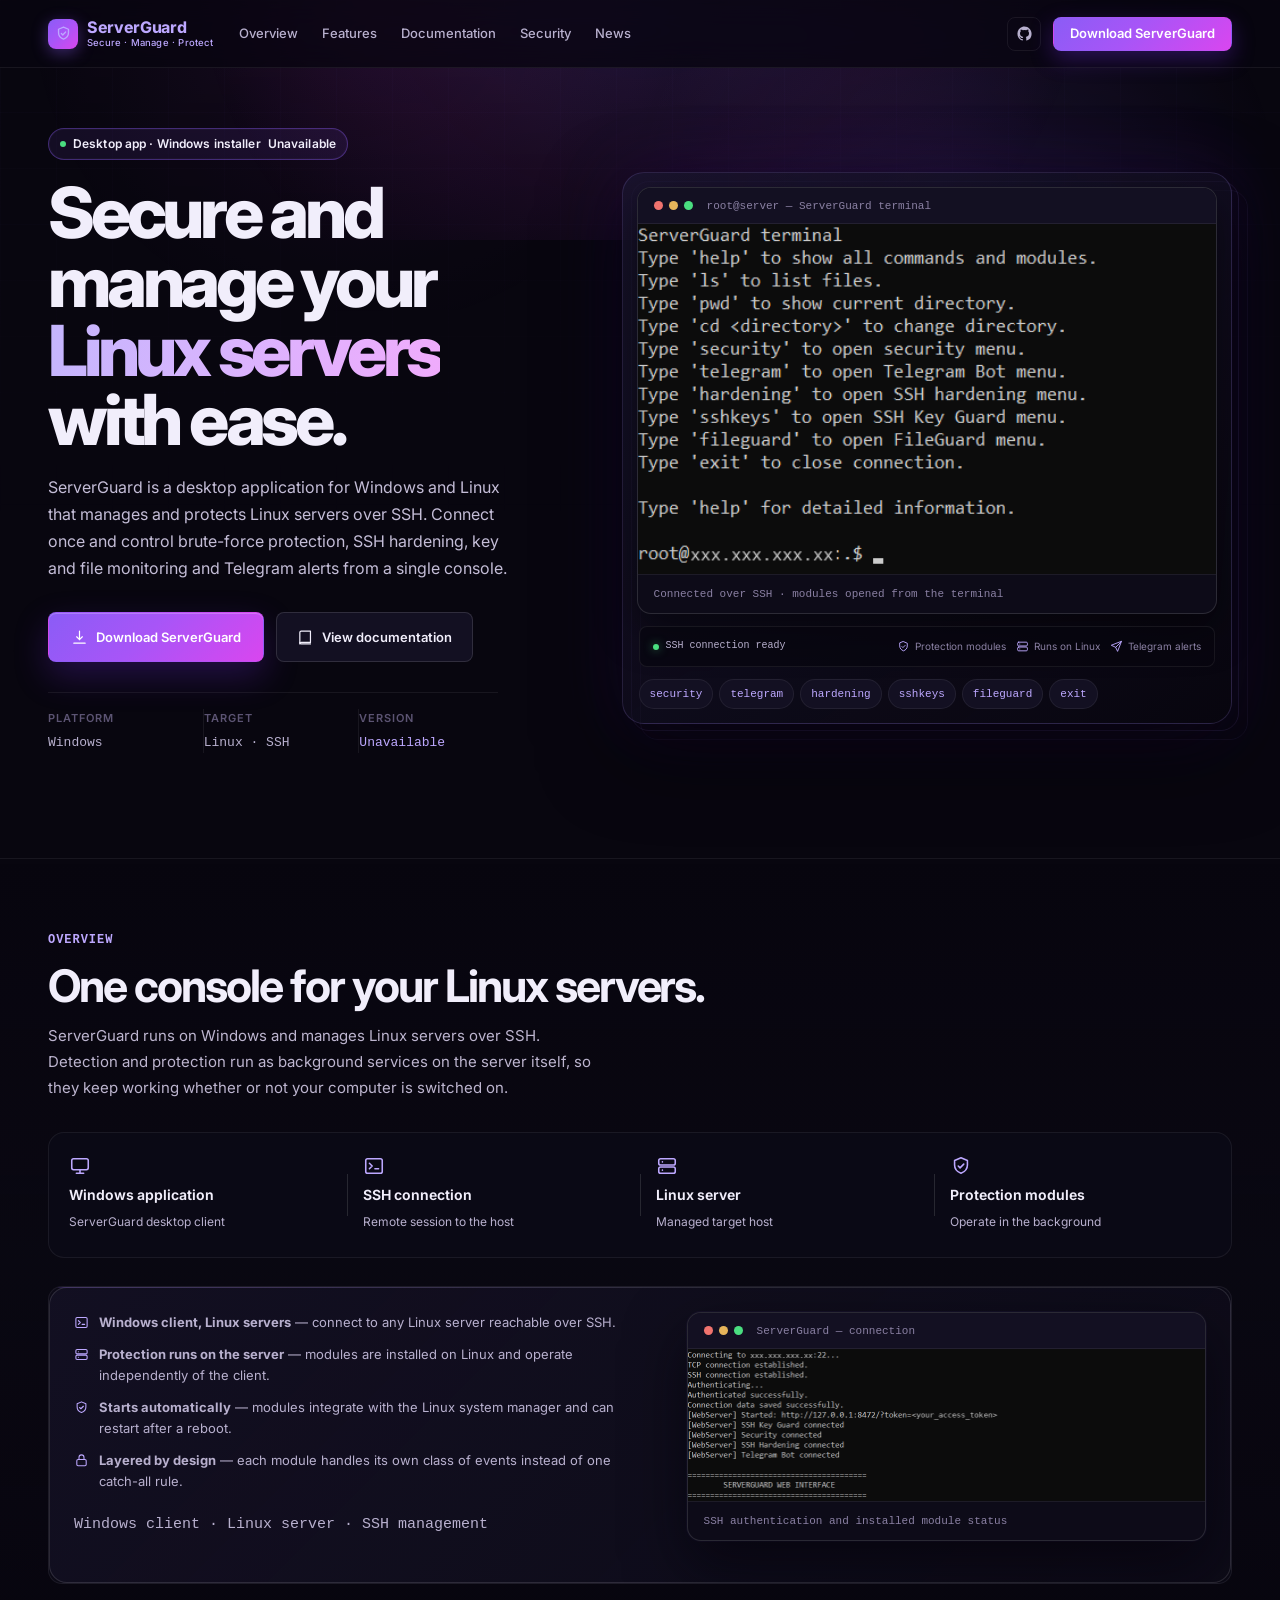
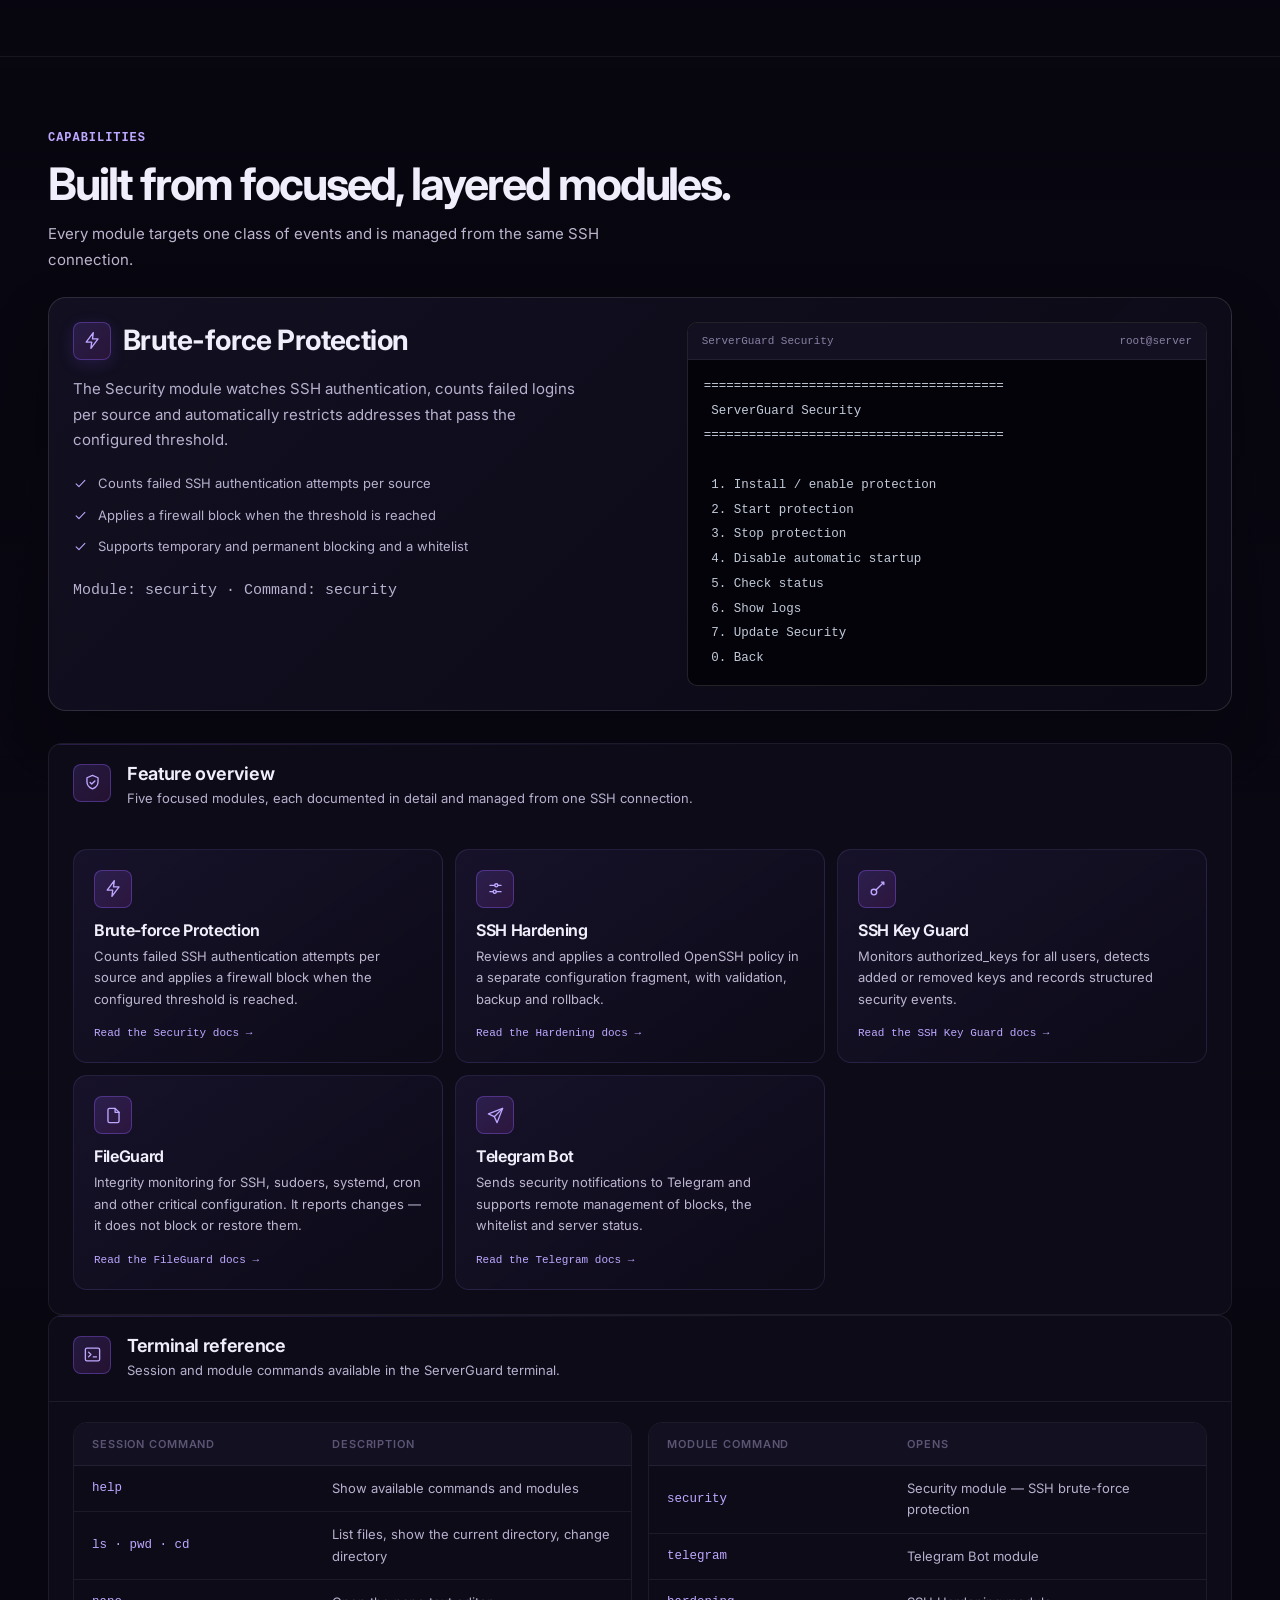
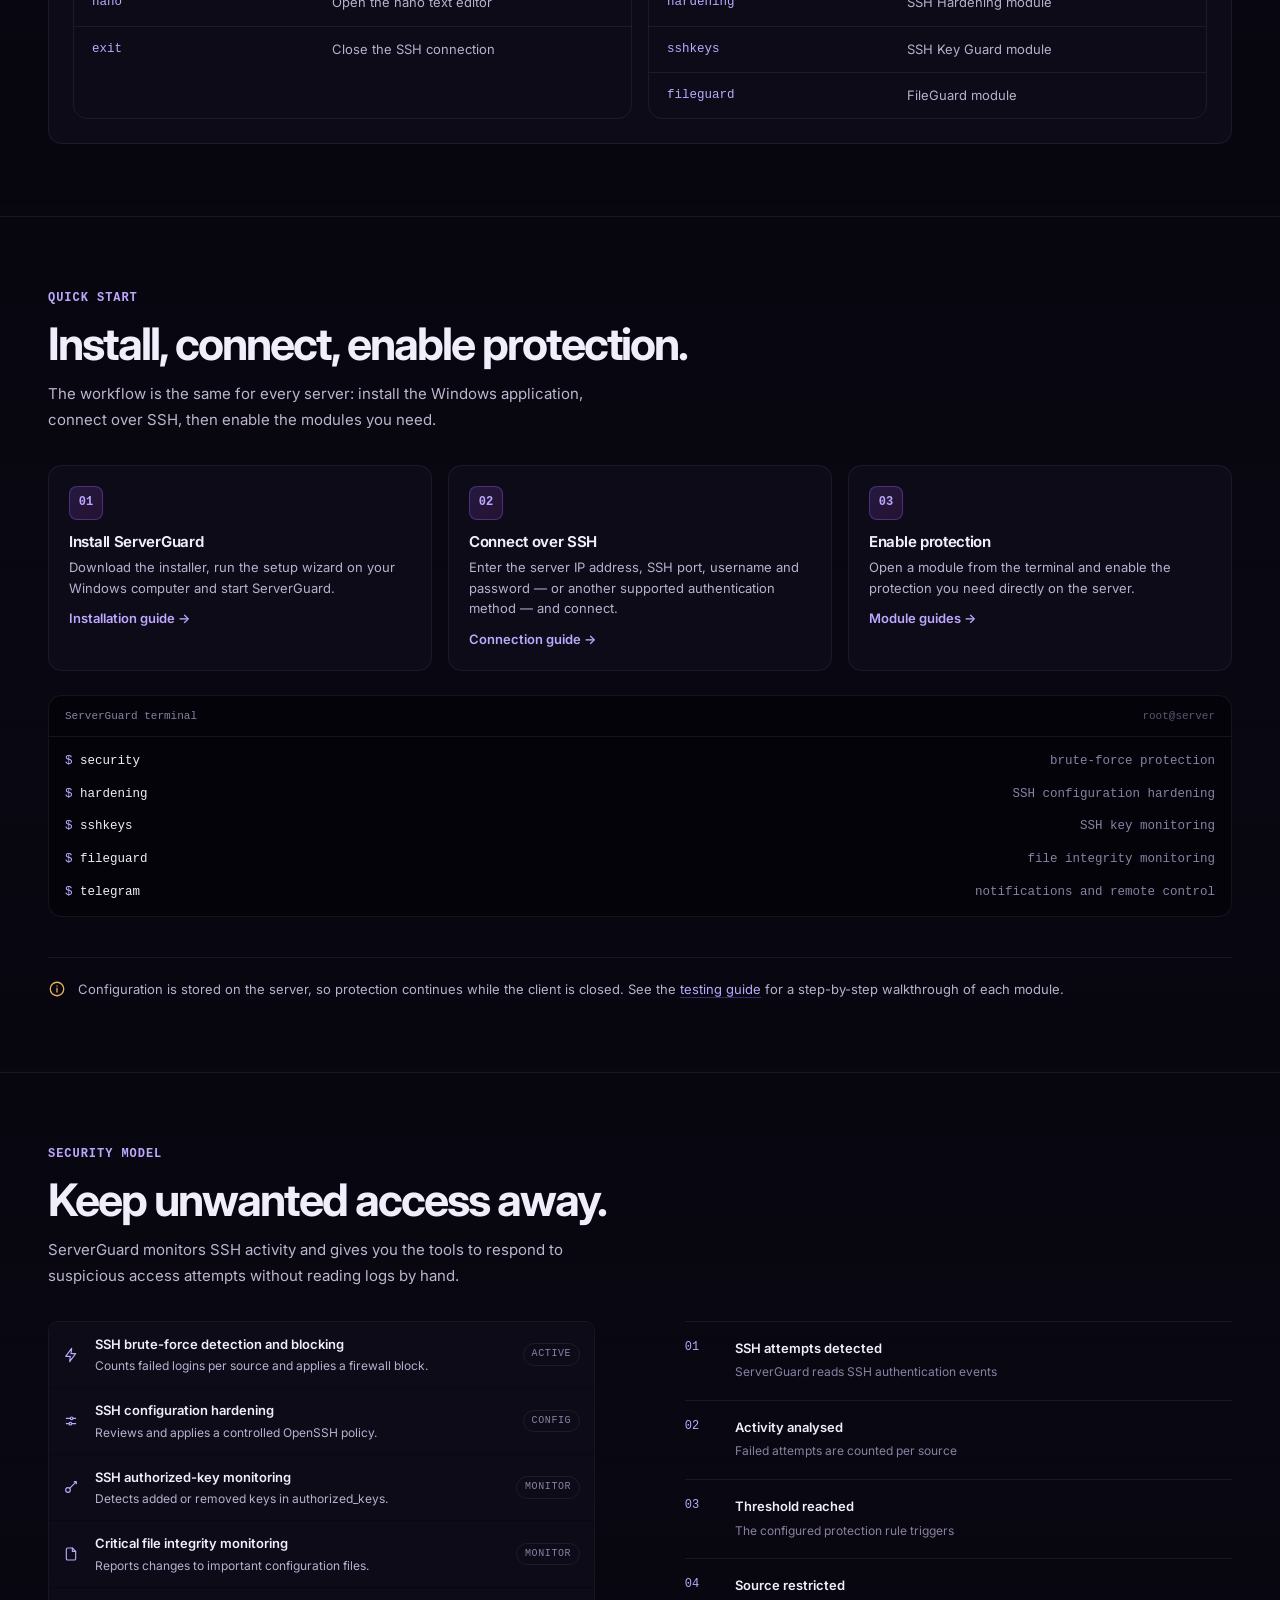
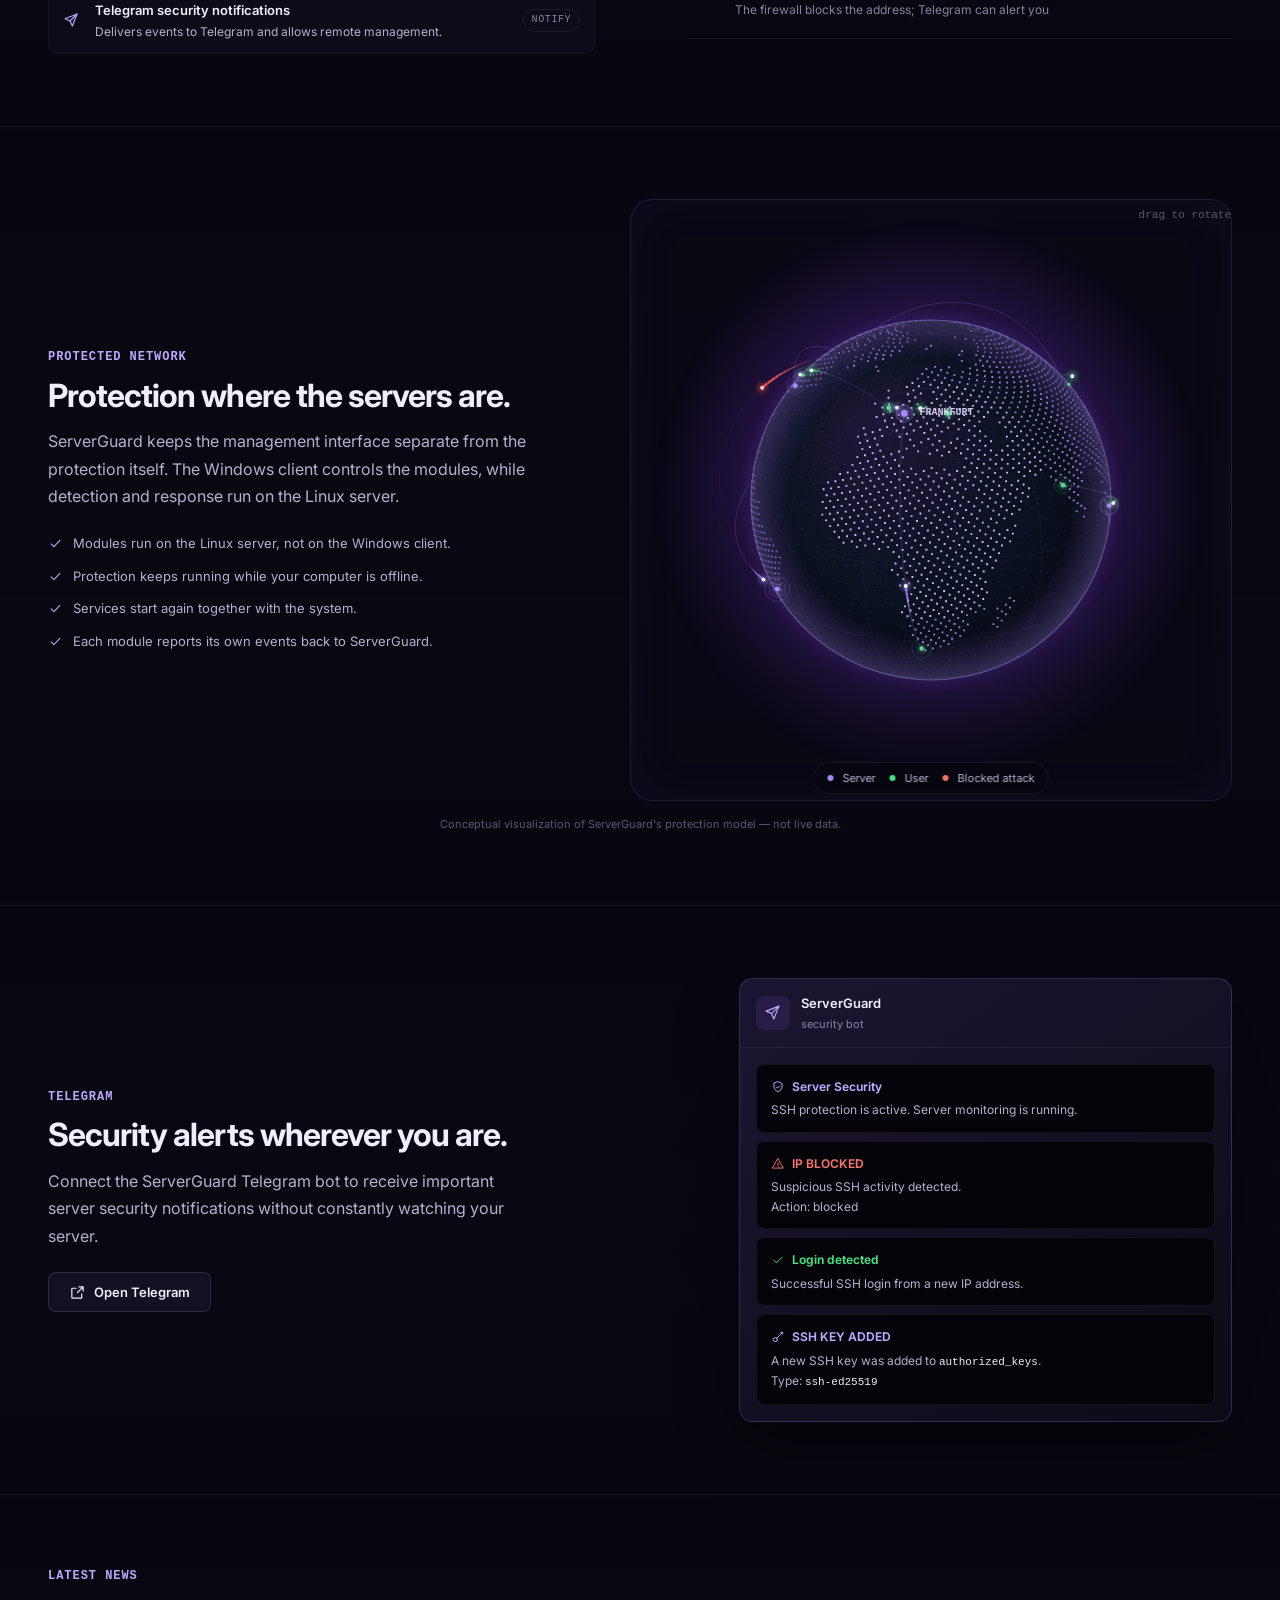
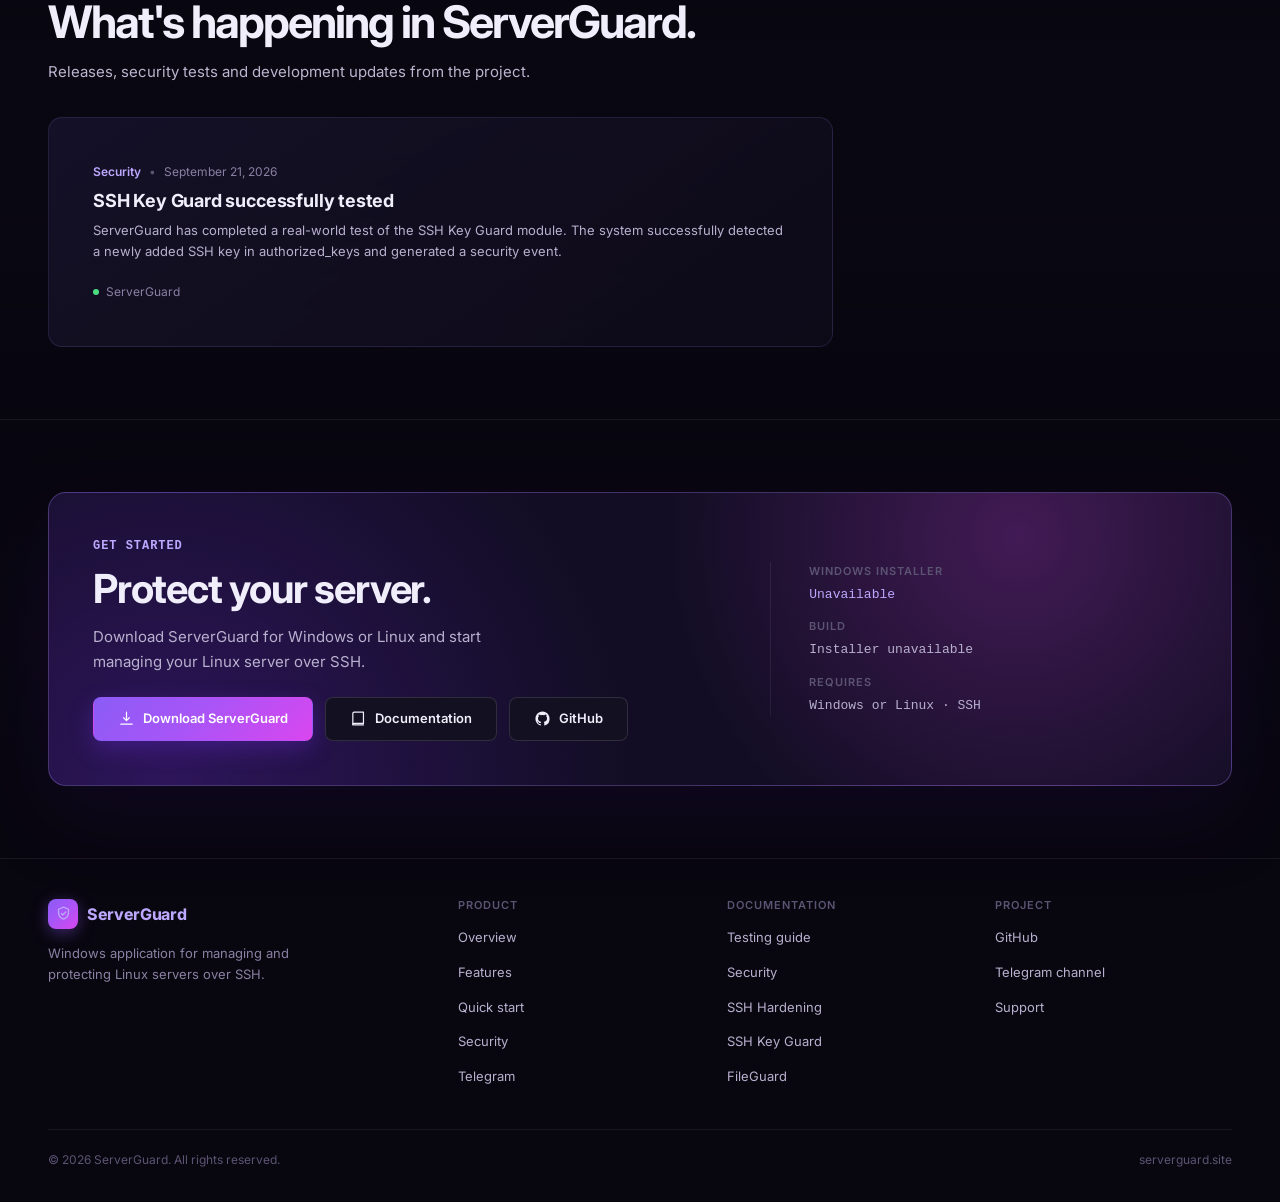
==== commit 60712d88: "feat: add Linux downloads and installation docs" ====
--- a/index.html
+++ b/index.html
@@ -73,6 +73,7 @@
     <link rel="stylesheet" href="css/tokens.css">
     <link rel="stylesheet" href="css/components.css">
     <link rel="stylesheet" href="css/style.css">
+    <link rel="stylesheet" href="css/downloads.css">
 
     <script>document.documentElement.classList.add("js");</script>
 </head>
@@ -153,10 +154,10 @@
                 <svg class="icon icon-fill" aria-hidden="true"><use href="#i-github"></use></svg>
             </a>
 
-            <a href="#download" class="btn btn-primary nav-download">
-                <span class="btn-label-full">Download for Windows</span>
+            <button type="button" data-download-dialog aria-haspopup="dialog" aria-controls="downloadDialog" class="btn btn-primary nav-download">
+                <span class="btn-label-full">Download ServerGuard</span>
                 <span class="btn-label-short">Download</span>
-            </a>
+            </button>
 
             <button
                 type="button"
@@ -214,9 +215,9 @@
         GitHub
     </a>
 
-    <a href="#download" class="btn btn-primary">
+    <button type="button" data-download-dialog aria-haspopup="dialog" aria-controls="downloadDialog" class="btn btn-primary">
         Download ServerGuard
-    </a>
+    </button>
 
 </nav>
 
@@ -236,7 +237,7 @@
 
             <span class="badge hero-badge">
                 <span class="badge-dot" aria-hidden="true"></span>
-                Windows desktop app · <span class="latest-version">Checking…</span>
+                Desktop app · Windows installer <span class="latest-version">Checking…</span>
             </span>
 
             <h1>
@@ -245,7 +246,7 @@
             </h1>
 
             <p class="hero-description">
-                ServerGuard is a Windows desktop application that manages and
+                ServerGuard is a desktop application for Windows and Linux that manages and
                 protects Linux servers over SSH. Connect once and control
                 brute-force protection, SSH hardening, key and file monitoring
                 and Telegram alerts from a single console.
@@ -253,15 +254,10 @@
 
             <div class="hero-actions">
 
-                <a
-                    href="#"
-                    class="btn btn-primary download-installer"
-                    target="_blank"
-                    rel="noopener noreferrer"
-                >
+                <button type="button" class="btn btn-primary" data-download-dialog aria-haspopup="dialog" aria-controls="downloadDialog">
                     <svg class="icon" aria-hidden="true"><use href="#i-download"></use></svg>
-                    Download for Windows
-                </a>
+                    Download ServerGuard
+                </button>
 
                 <a
                     href="documentation/index.html"
@@ -1141,20 +1137,15 @@
                 <h2>Protect your server.</h2>
 
                 <p>
-                    Download ServerGuard for Windows and start managing your
+                    Download ServerGuard for Windows or Linux and start managing your
                     Linux server over SSH.
                 </p>
 
                 <div class="cta-actions">
-                    <a
-                        href="#"
-                        class="btn btn-primary download-installer"
-                        target="_blank"
-                        rel="noopener noreferrer"
-                    >
+                    <button type="button" class="btn btn-primary" data-download-dialog aria-haspopup="dialog" aria-controls="downloadDialog">
                         <svg class="icon" aria-hidden="true"><use href="#i-download"></use></svg>
-                        Download for Windows
-                    </a>
+                        Download ServerGuard
+                    </button>
 
                     <a
                         href="documentation/index.html"
@@ -1178,7 +1169,7 @@
 
             <dl class="cta-meta">
                 <div>
-                    <dt>Installer</dt>
+                    <dt>Windows installer</dt>
                     <dd class="latest-version">Checking…</dd>
                 </div>
                 <div>
@@ -1187,7 +1178,7 @@
                 </div>
                 <div>
                     <dt>Requires</dt>
-                    <dd>Windows · SSH</dd>
+                    <dd>Windows or Linux · SSH</dd>
                 </div>
             </dl>
 
@@ -1286,6 +1277,26 @@
      SCRIPTS
 ========================================================= -->
 
+
+<dialog class="download-dialog" id="downloadDialog" aria-labelledby="downloadDialogTitle" aria-describedby="downloadDialogDescription">
+    <button class="dialog-close btn btn-secondary" type="button" data-dialog-close aria-label="Close platform selection">×</button>
+    <span class="eyebrow">Get started</span>
+    <h2 id="downloadDialogTitle">Choose your platform</h2>
+    <p id="downloadDialogDescription">Download ServerGuard for your desktop.</p>
+    <div class="platform-grid">
+        <a class="platform-card download-installer" aria-disabled="true" aria-describedby="windowsDownloadStatus">
+            <svg class="platform-icon" viewBox="0 0 24 24" fill="currentColor" aria-hidden="true"><path d="M2 4.5 11 3v8H2zm11-1.8L22 1v10h-9zM2 13h9v8l-9-1.5zm11 0h9v10l-9-1.7z"/></svg>
+            <strong>Windows</strong><span data-windows-label>Download for Windows</span>
+        </a>
+        <a class="platform-card" href="/downloads/linux">
+            <svg class="platform-icon icon" viewBox="0 0 24 24" aria-hidden="true"><path d="M8 10V7a4 4 0 0 1 8 0v3l3 7-3 3H8l-3-3zM9 20l-3 2m9-2 3 2M10 8h.01M14 8h.01M10 11l2 1 2-1"/></svg>
+            <strong>Linux</strong><span>Ubuntu, Fedora, Arch &amp; more</span>
+        </a>
+    </div>
+    <p class="download-status" id="windowsDownloadStatus" role="status">Checking Windows download…</p>
+</dialog>
+
+<script src="js/download-dialog.js"></script>
 <script src="js/land-data.js"></script>
 <script src="js/globe.js"></script>
 <script src="js/news.js"></script>
--- a/css/style.css
+++ b/css/style.css
@@ -600,11 +600,11 @@
 .feature-prime {
     display: grid;
     grid-template-columns: minmax(0, 1fr) minmax(0, 0.92fr);
-    gap: clamp(28px, 4vw, 56px);
-    align-items: center;
-
-    margin-bottom: 48px;
-    padding-bottom: 48px;
+    gap: clamp(var(--sp-6), 4vw, var(--sp-9));
+    align-items: start;
+
+    margin-bottom: var(--sp-7);
+    padding: var(--sp-6);
 
     border-bottom: 1px solid var(--border);
 }
@@ -1914,9 +1914,9 @@
 .pipeline-node span { font-size: 12px; }
 .pipeline-arrow { display: none; }
 
-.feature-prime { border: 1px solid var(--border-strong); border-radius: 18px; background: linear-gradient(135deg, rgba(19,16,34,.96), rgba(13,11,24,.82)); box-shadow: 0 22px 55px rgba(0,0,0,.22); }
-.feature-grid { gap: 12px; }
-.feature-card { min-height: 214px; padding: 22px; border-color: rgba(167,139,250,.13); background: linear-gradient(145deg, rgba(26,21,48,.74), rgba(13,11,24,.9)); }
+.feature-prime { border: 1px solid var(--border-strong); border-radius: var(--r-2xl); background: linear-gradient(135deg, rgba(19,16,34,.96), rgba(13,11,24,.82)); box-shadow: 0 22px 55px rgba(0,0,0,.22); }
+.feature-grid { gap: var(--sp-3); }
+.feature-card { padding: var(--sp-5); border-color: rgba(167,139,250,.13); background: linear-gradient(145deg, rgba(26,21,48,.74), rgba(13,11,24,.9)); }
 .feature-card:hover { transform: translateY(-3px); border-color: var(--border-accent-strong); box-shadow: 0 16px 35px rgba(0,0,0,.25); }
 .feature-card h3 { font-size: 16px; }
 .feature-card p { color: #bdb5cf; }
@@ -1945,7 +1945,6 @@
     .pipeline { display: grid; grid-template-columns: 1fr 1fr; gap: 1px; }
     .pipeline-node { min-height: 104px; }
     .pipeline-node:not(:last-of-type)::after { display: none; }
-    .feature-card { min-height: 0; }
     .globe-wrap { min-height: 340px; }
 }
 
@@ -1984,3 +1983,13 @@
 @media (max-width: 720px) {
     .container { width: calc(100% - 32px); max-width: none; padding-inline: 0; }
 }
+
+/* Targeted density correction for the existing landing composition. */
+@media (min-width: 721px) {
+    .section { padding-block: 72px; }
+    .section-head { margin-bottom: 32px; }
+    #features .section-head { margin-bottom: 24px; }
+    #features .feature-prime-copy { align-self: start; }
+    #features .feature-prime .code-panel pre { padding: 14px 16px; }
+    #features .feature-prime .code-panel pre code { line-height: 1.55; }
+}
--- a/css/downloads.css
+++ b/css/downloads.css
@@ -0,0 +1,69 @@
+/* Scoped additions; shared site tokens and global palette remain unchanged. */
+.download-dialog-open { overflow: hidden; }
+.download-dialog {
+    width: min(620px, calc(100% - 32px));
+    max-height: calc(100dvh - 32px);
+    padding: 32px;
+    overflow-y: auto;
+    color: var(--text);
+    background: var(--surface);
+    border: 1px solid var(--border-accent);
+    border-radius: var(--r-2xl);
+    box-shadow: var(--shadow-lg);
+}
+.download-dialog::backdrop { background: rgba(4, 3, 9, .78); }
+.download-dialog[open] { animation: download-enter 180ms var(--ease-out); }
+.download-dialog h2 { padding-right: 28px; font-size: var(--fs-2xl); }
+.download-dialog > p { margin-top: 12px; color: var(--text-secondary); }
+.dialog-close { position: absolute; right: 16px; top: 16px; min-width: 40px; padding: 0; font-size: 24px; }
+.platform-grid { display: grid; grid-template-columns: repeat(2, minmax(0, 1fr)); gap: 16px; margin-top: 24px; }
+.platform-card { min-width: 0; display: flex; flex-direction: column; gap: 10px; padding: 24px; border: 1px solid var(--border-strong); border-radius: var(--r-xl); background: var(--surface-2); transition: border-color var(--t), background var(--t), transform var(--t); }
+.platform-card:hover { background: var(--surface-3); border-color: var(--border-accent-strong); transform: translateY(-2px); }
+.platform-card strong { font-size: 20px; }
+.platform-card span { color: var(--text-secondary); font-size: var(--fs-sm); }
+.platform-icon { width: 32px; height: 32px; color: var(--accent-text); }
+.platform-card[aria-disabled="true"] { opacity: .6; cursor: default; }
+.platform-card[aria-disabled="true"]:hover { transform: none; }
+.download-status { min-height: 1.65em; font-size: var(--fs-sm); color: var(--text-muted); }
+.download-dialog .download-status:empty { display: none; }
+.downloads-container { width: min(1280px, calc(100% - 64px)); margin-inline: auto; }
+.downloads-header { display: flex; align-items: center; justify-content: space-between; gap: 24px; padding-block: 24px; border-bottom: 1px solid var(--border); }
+.downloads-brand { font-size: 21px; font-weight: 800; letter-spacing: -.04em; }
+.downloads-header nav { display: flex; flex-wrap: wrap; gap: 24px; font-size: var(--fs-sm); color: var(--text-secondary); }
+.downloads-header a:hover, .downloads-help a:hover, .downloads-footer a:hover { color: var(--accent-text); }
+.downloads-intro { padding-block: 56px 28px; }
+.downloads-intro h1 { font-size: clamp(32px, 4vw, 52px); letter-spacing: -.045em; }
+.downloads-intro > p { margin-block: 16px 20px; color: var(--text-secondary); font-size: var(--fs-lg); }
+.linux-downloads .eyebrow, .download-dialog .eyebrow { display: block; margin-bottom: 12px; color: var(--accent-text); font-size: 11px; font-weight: 600; text-transform: uppercase; letter-spacing: .1em; }
+.linux-downloads .chip { color: var(--accent-text); border-color: var(--border-accent); background: var(--accent-soft); }
+.install-note { margin-bottom: 20px; color: var(--text-secondary); font-size: var(--fs-sm); }
+.linux-packages { display: grid; grid-template-columns: repeat(3, minmax(0, 1fr)); gap: 20px; }
+.linux-card { min-width: 0; display: flex; flex-direction: column; gap: 18px; padding: 24px; }
+.package-heading { display: flex; align-items: center; flex-wrap: wrap; gap: 12px; justify-content: space-between; }
+.linux-card h2 { font-size: 20px; line-height: 1.3; }
+.linux-card .package-architecture { font-family: var(--font-mono); font-size: 12px; color: var(--text-muted); }
+.package-download { min-height: 44px; }
+.linux-card .code-panel { margin-top: auto; }
+.linux-card .code-panel pre { padding: 16px; }
+.linux-card .code-panel pre code { white-space: pre-wrap; overflow-wrap: anywhere; }
+.linux-card .copy-btn { min-height: 40px; min-width: 72px; padding-inline: 10px; font-family: var(--font-sans); font-size: 12px; }
+.linux-downloads > main > .download-status { margin-top: 16px; }
+.downloads-help { margin-block: 24px 40px; color: var(--text-secondary); font-size: var(--fs-sm); }
+.downloads-help a { color: var(--text); text-decoration: underline; text-underline-offset: 3px; }
+.downloads-footer { display: flex; flex-wrap: wrap; justify-content: space-between; gap: 16px; padding-block: 24px; border-top: 1px solid var(--border); color: var(--text-muted); font-size: var(--fs-sm); }
+@keyframes download-enter { from { opacity: 0; transform: translateY(8px); } to { opacity: 1; transform: none; } }
+@media (max-width: 1000px) { .linux-packages { grid-template-columns: 1fr; } }
+@media (max-width: 520px) {
+    .download-dialog { padding: 24px 20px; }
+    .platform-grid { grid-template-columns: 1fr; }
+    .platform-card { padding: 18px; }
+    .downloads-container { width: calc(100% - 32px); }
+    .downloads-header { align-items: flex-start; gap: 16px; }
+    .downloads-header nav { flex-direction: column; gap: 8px; }
+    .downloads-intro { padding-top: 36px; }
+    .linux-card { padding: 20px; }
+}
+@media (prefers-reduced-motion: reduce) {
+    .download-dialog[open] { animation: none; }
+    .platform-card:hover { transform: none; }
+}
